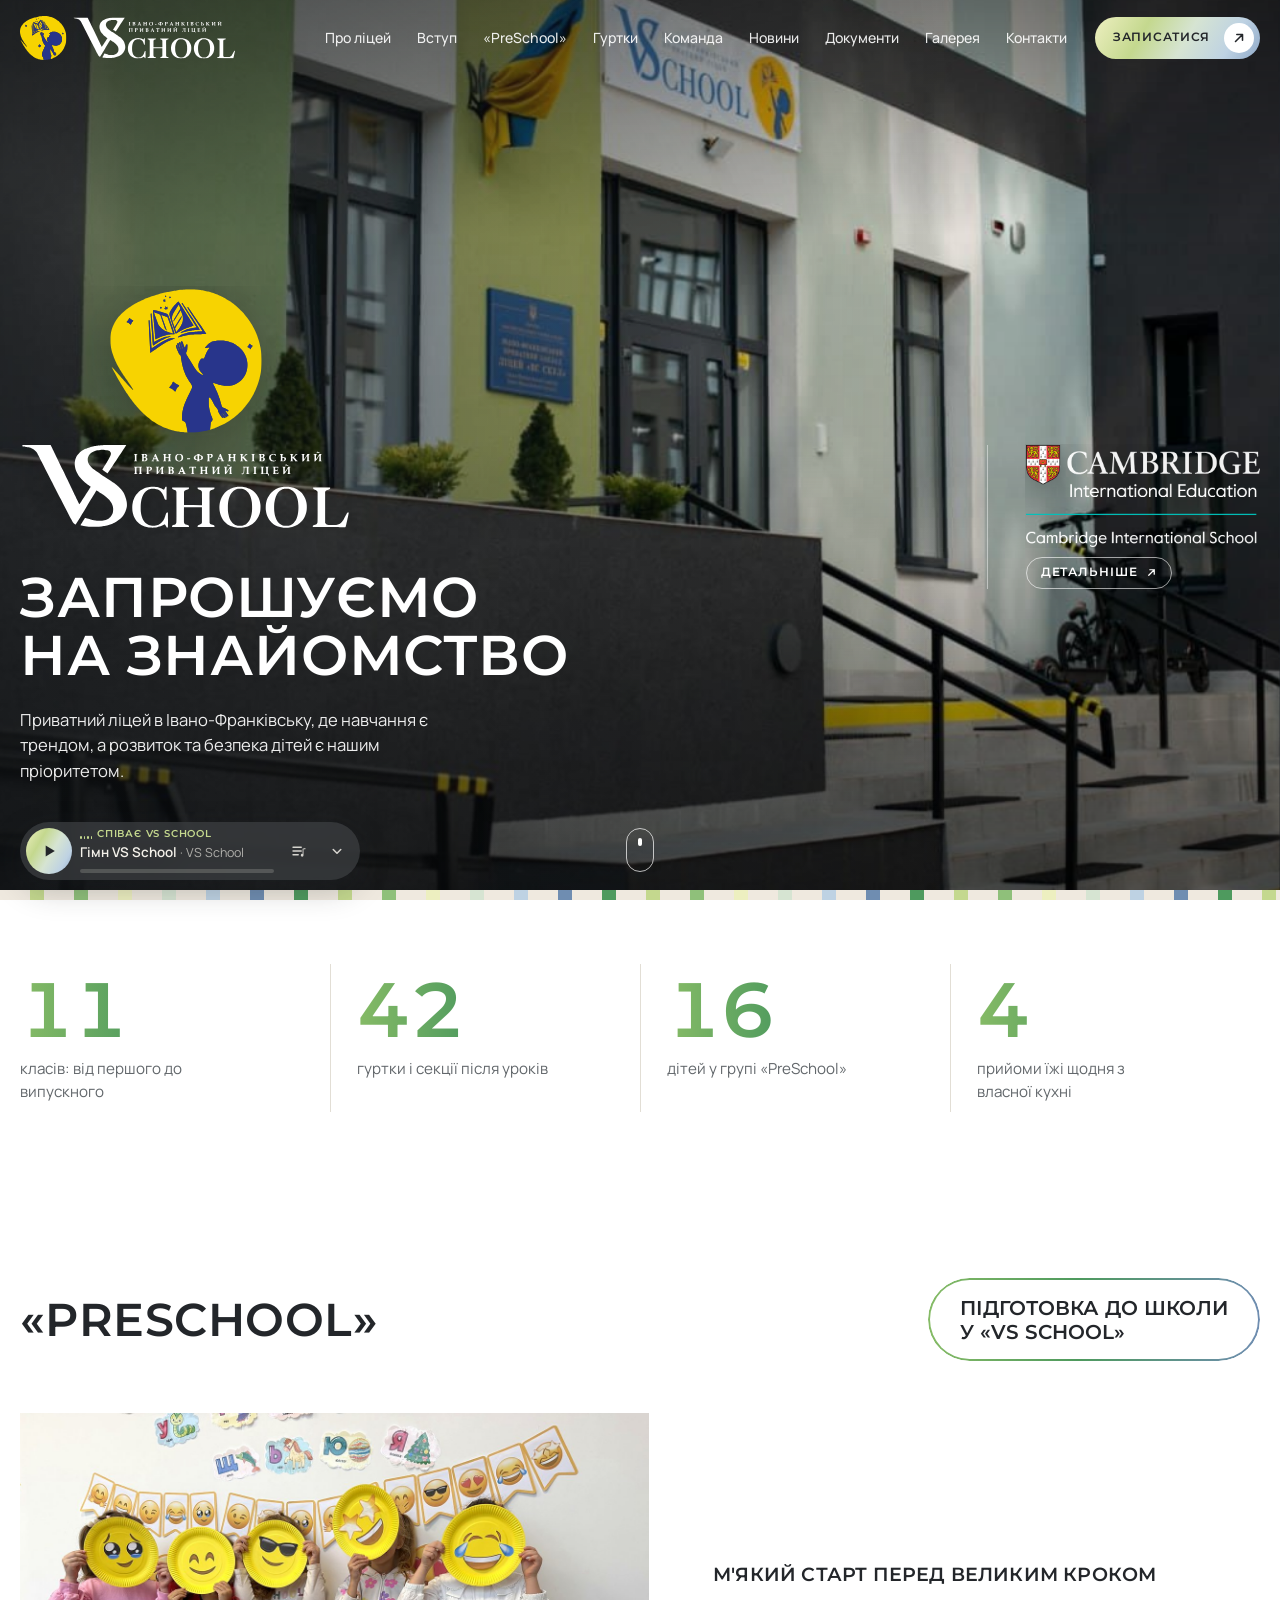
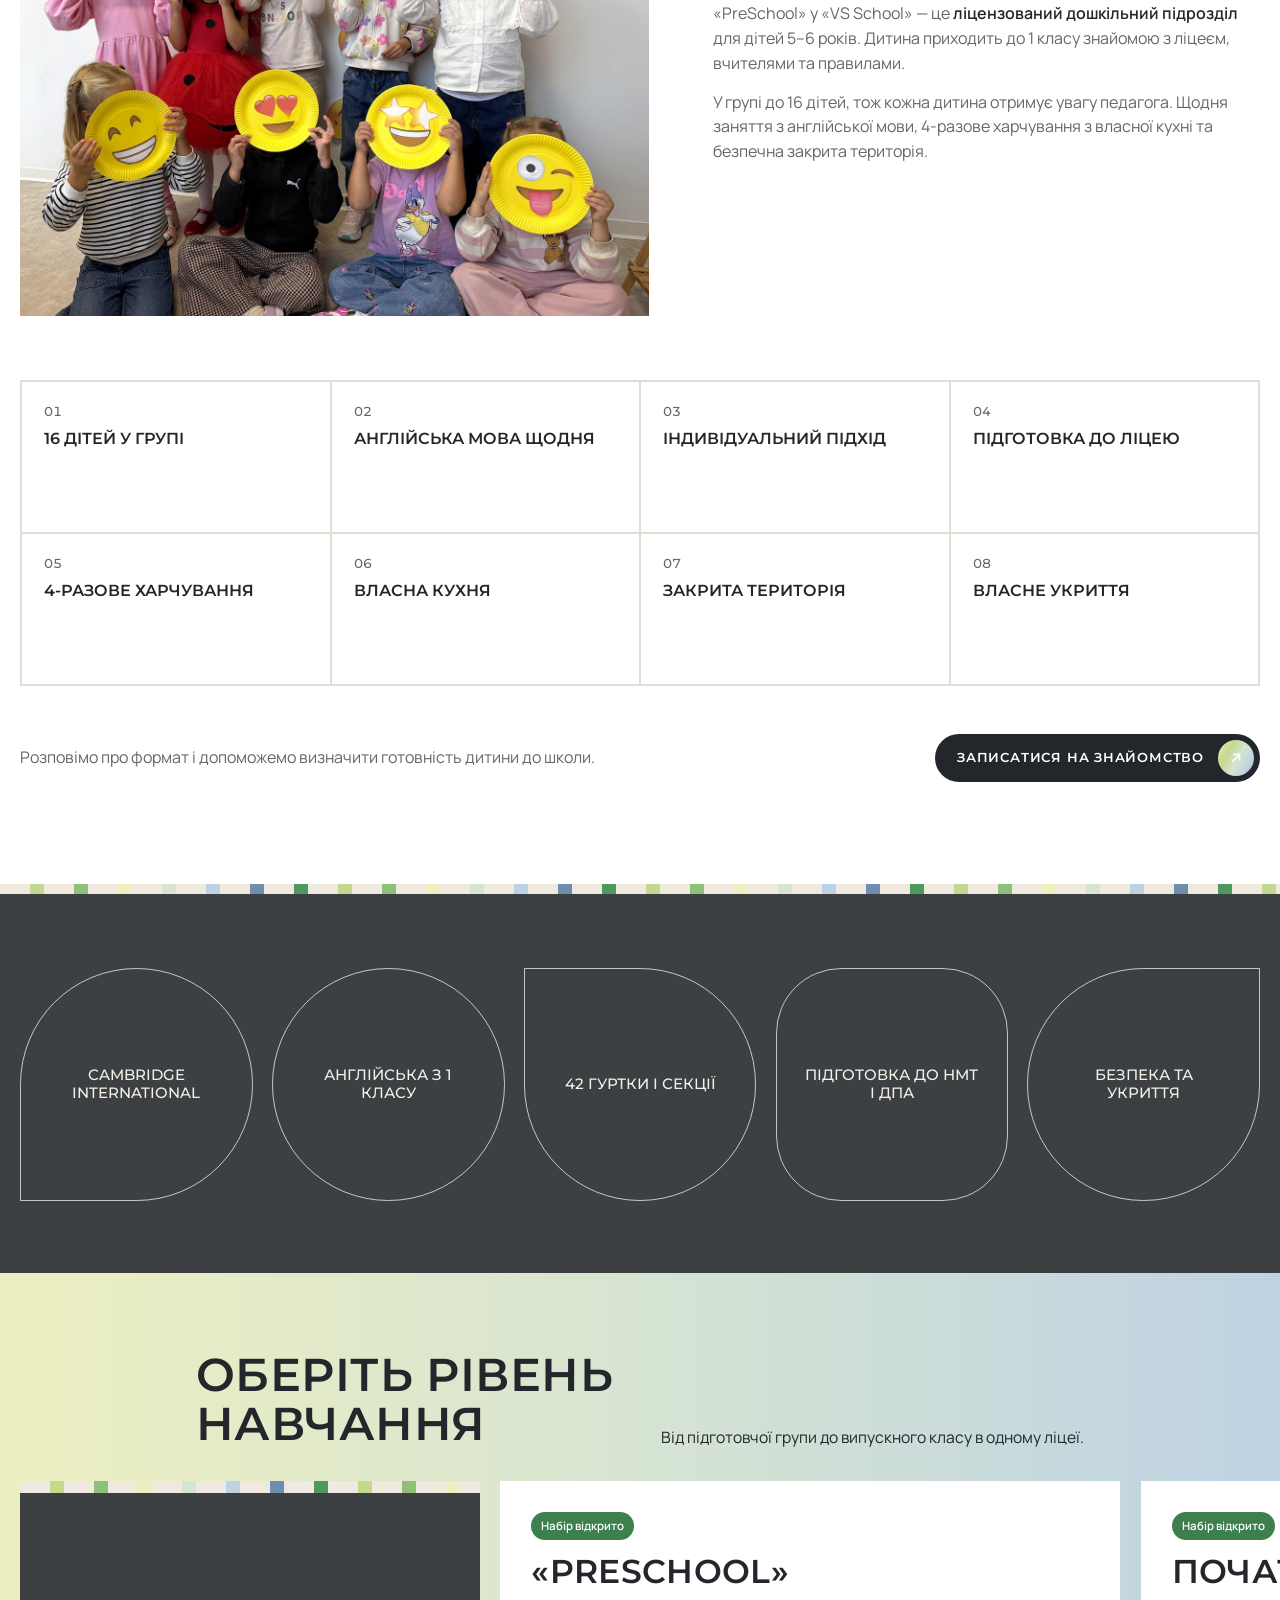
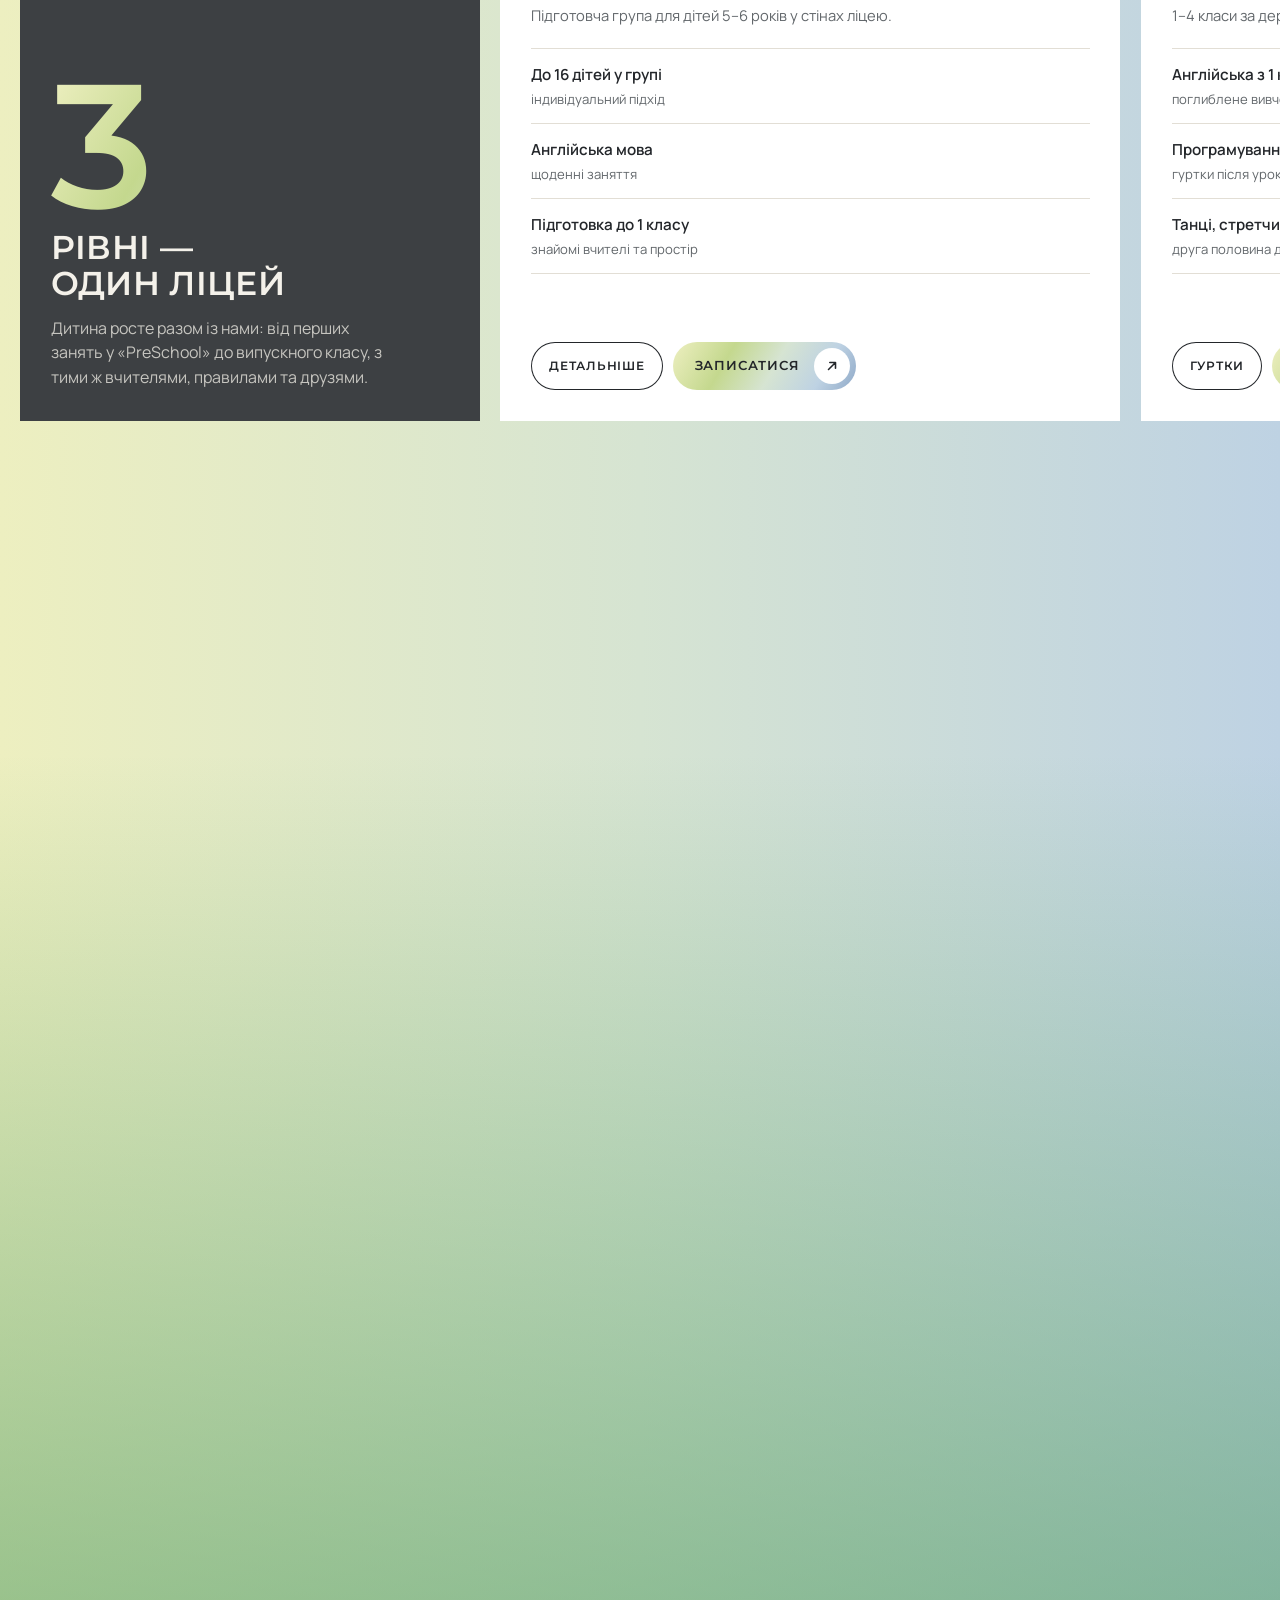
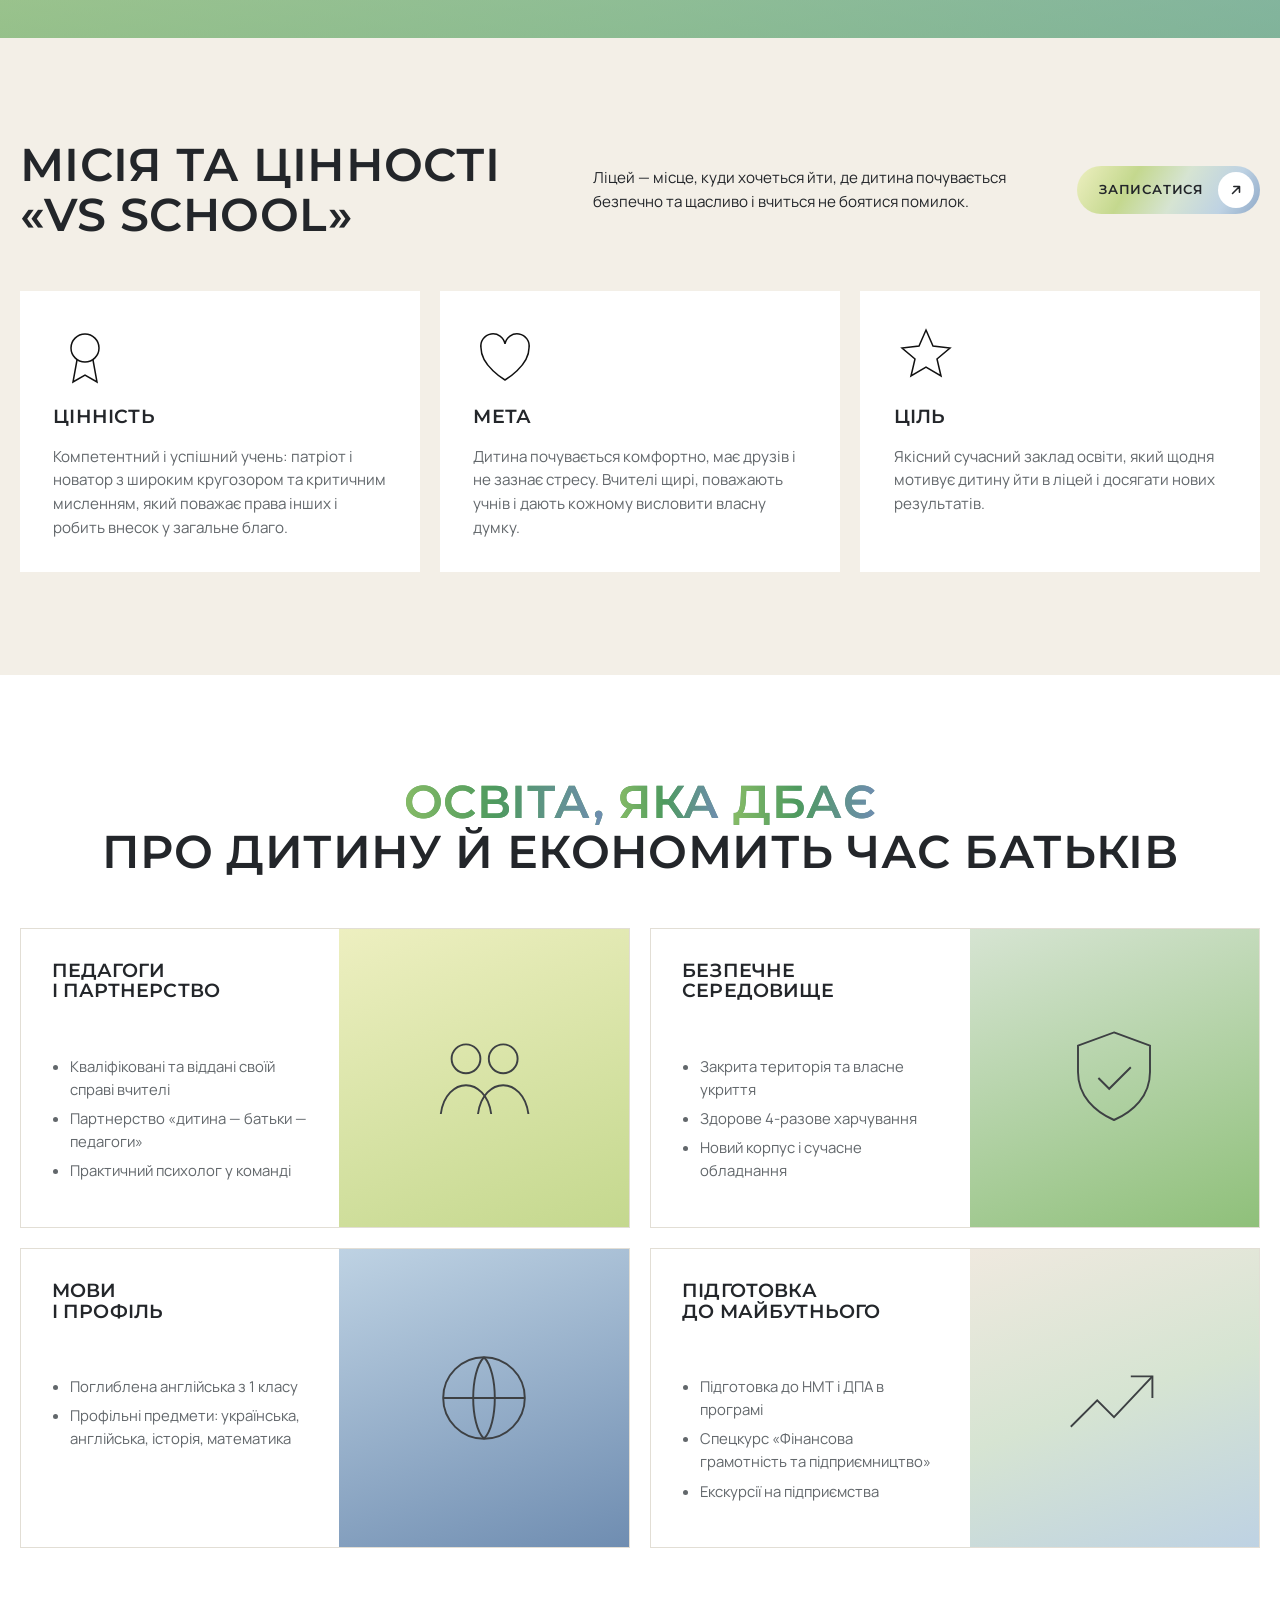
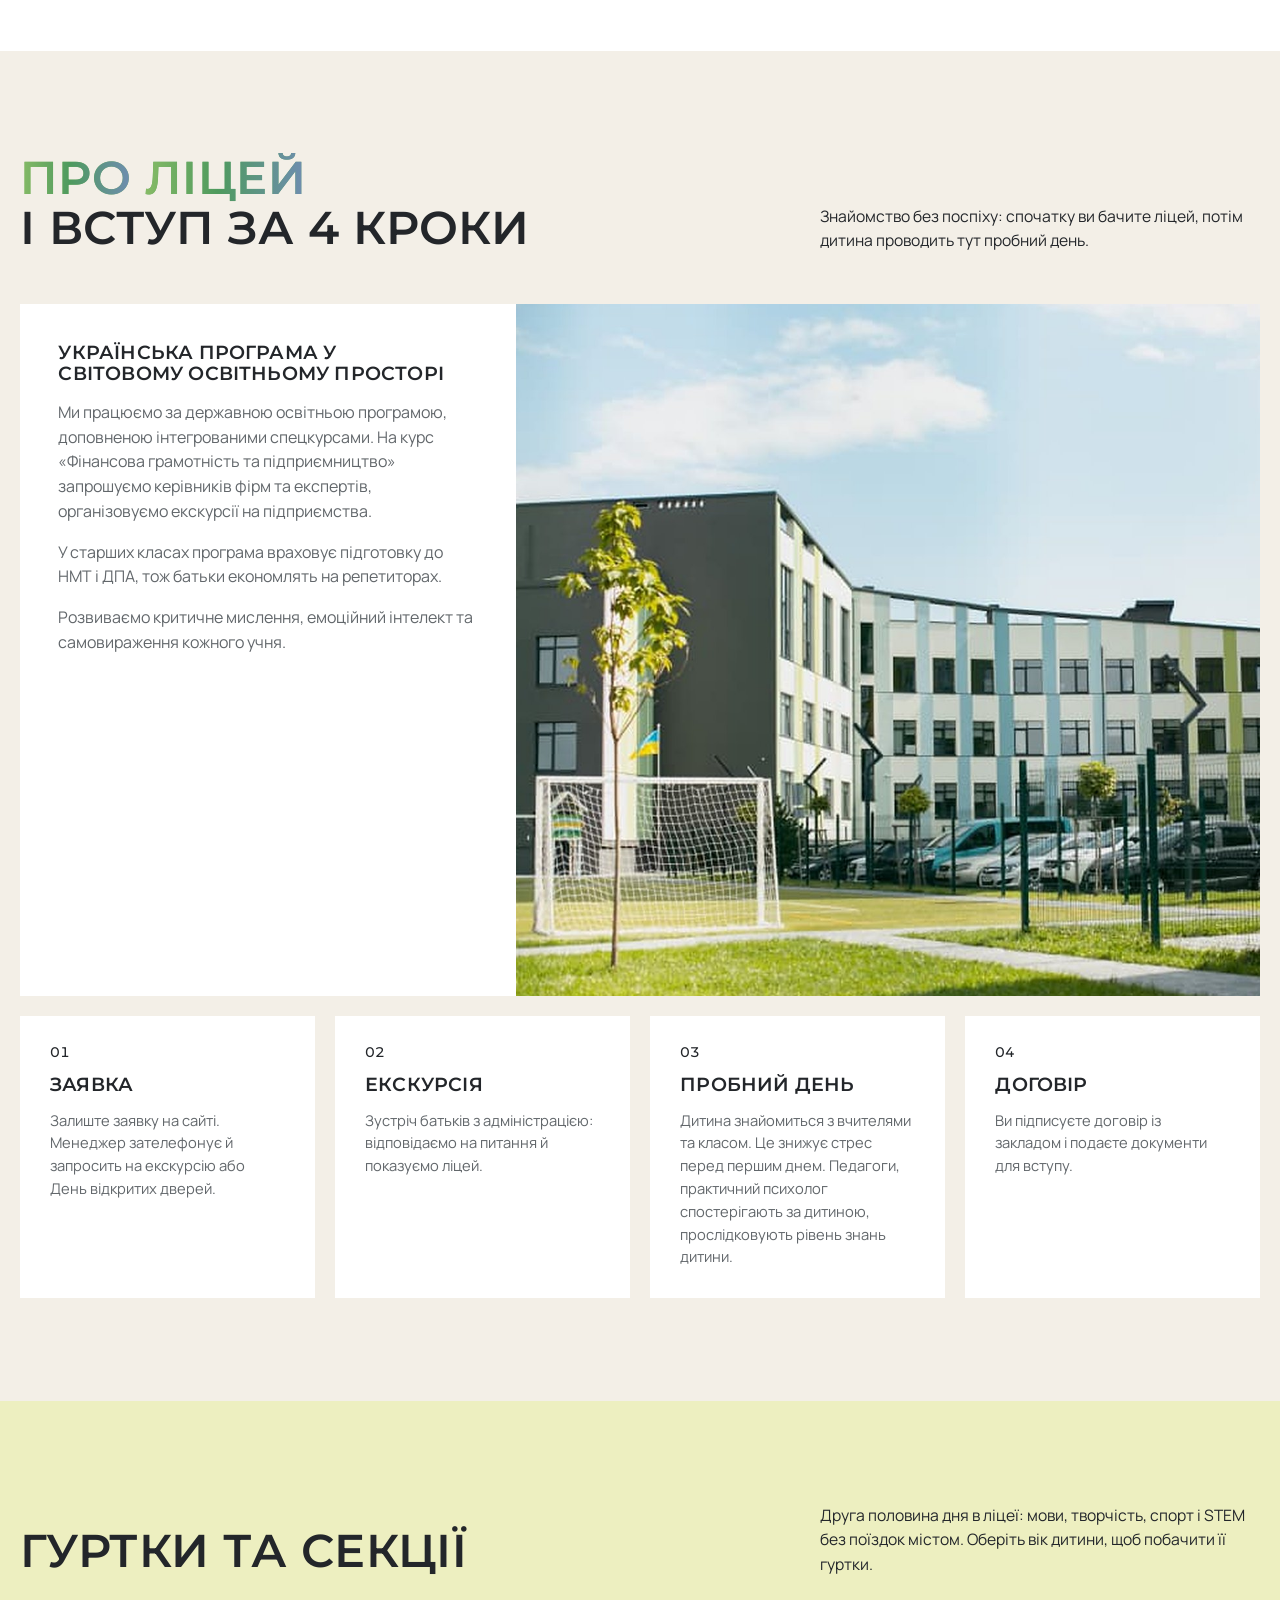
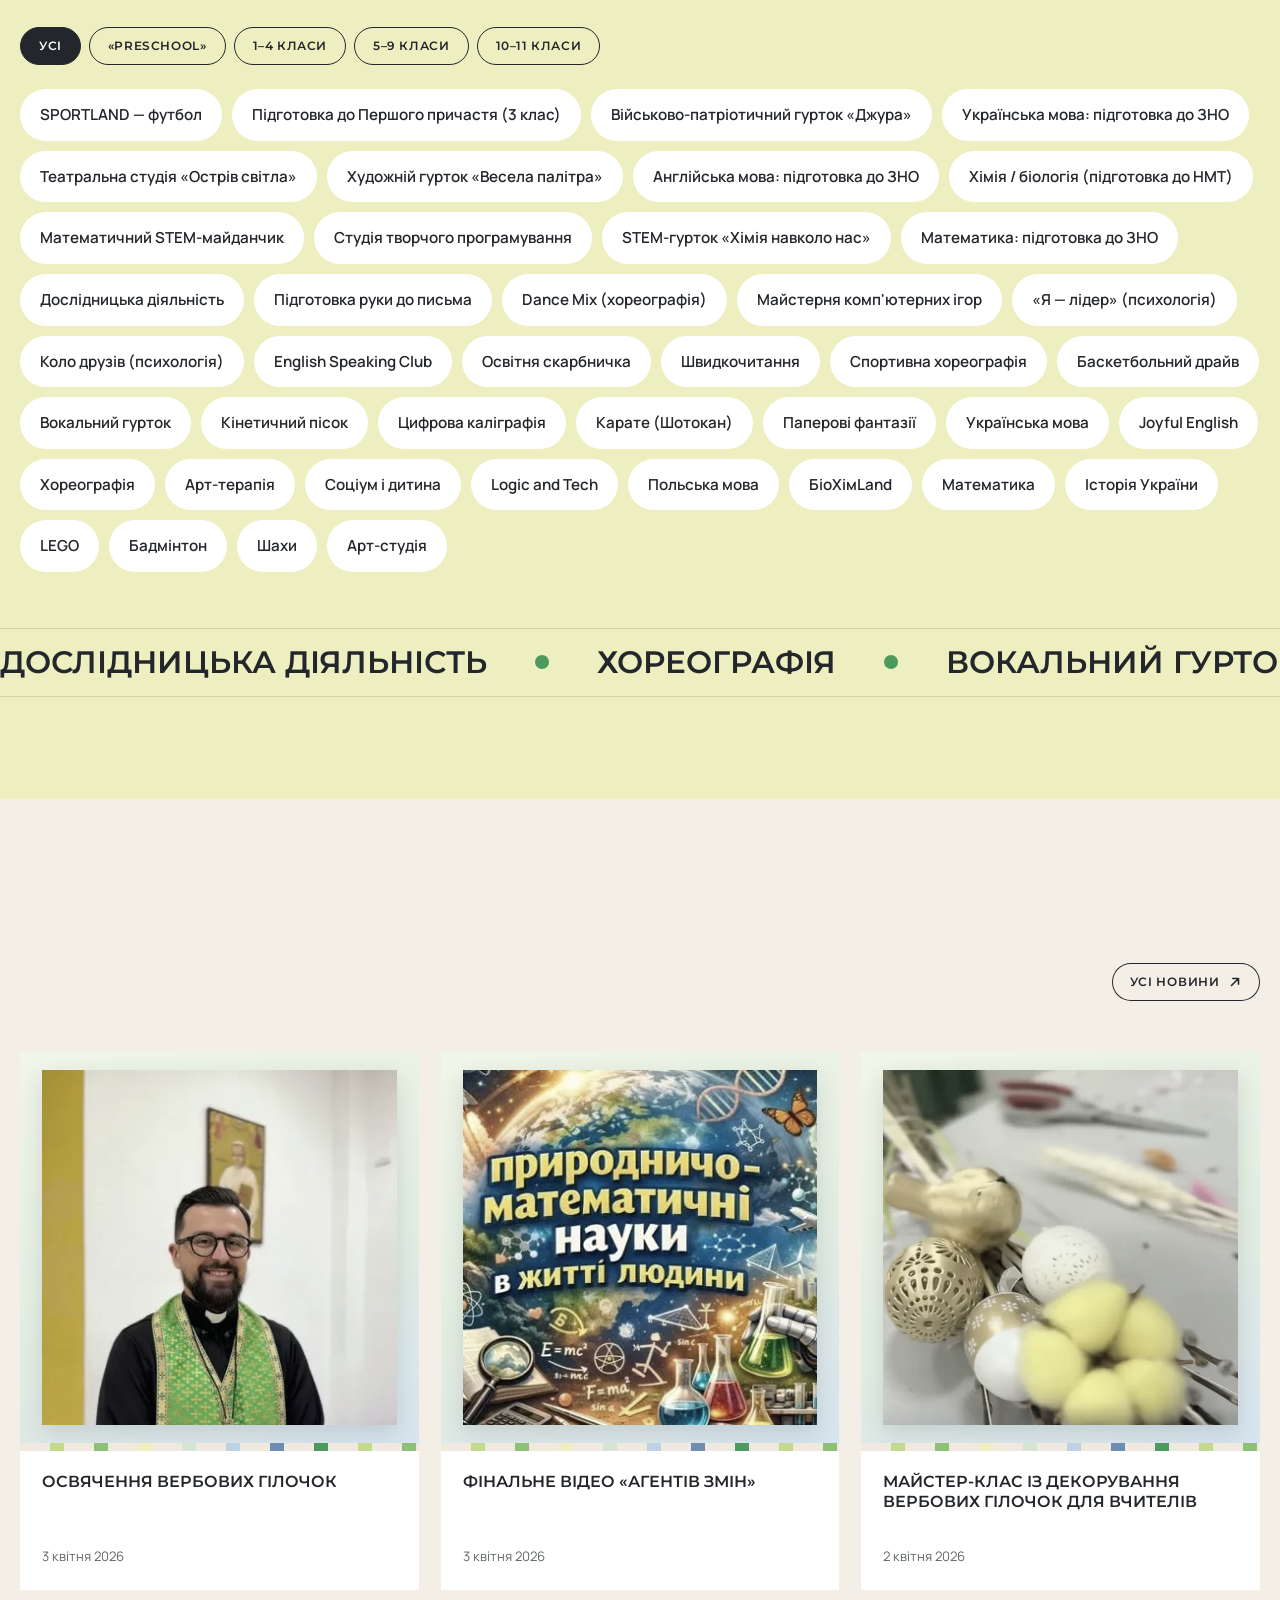
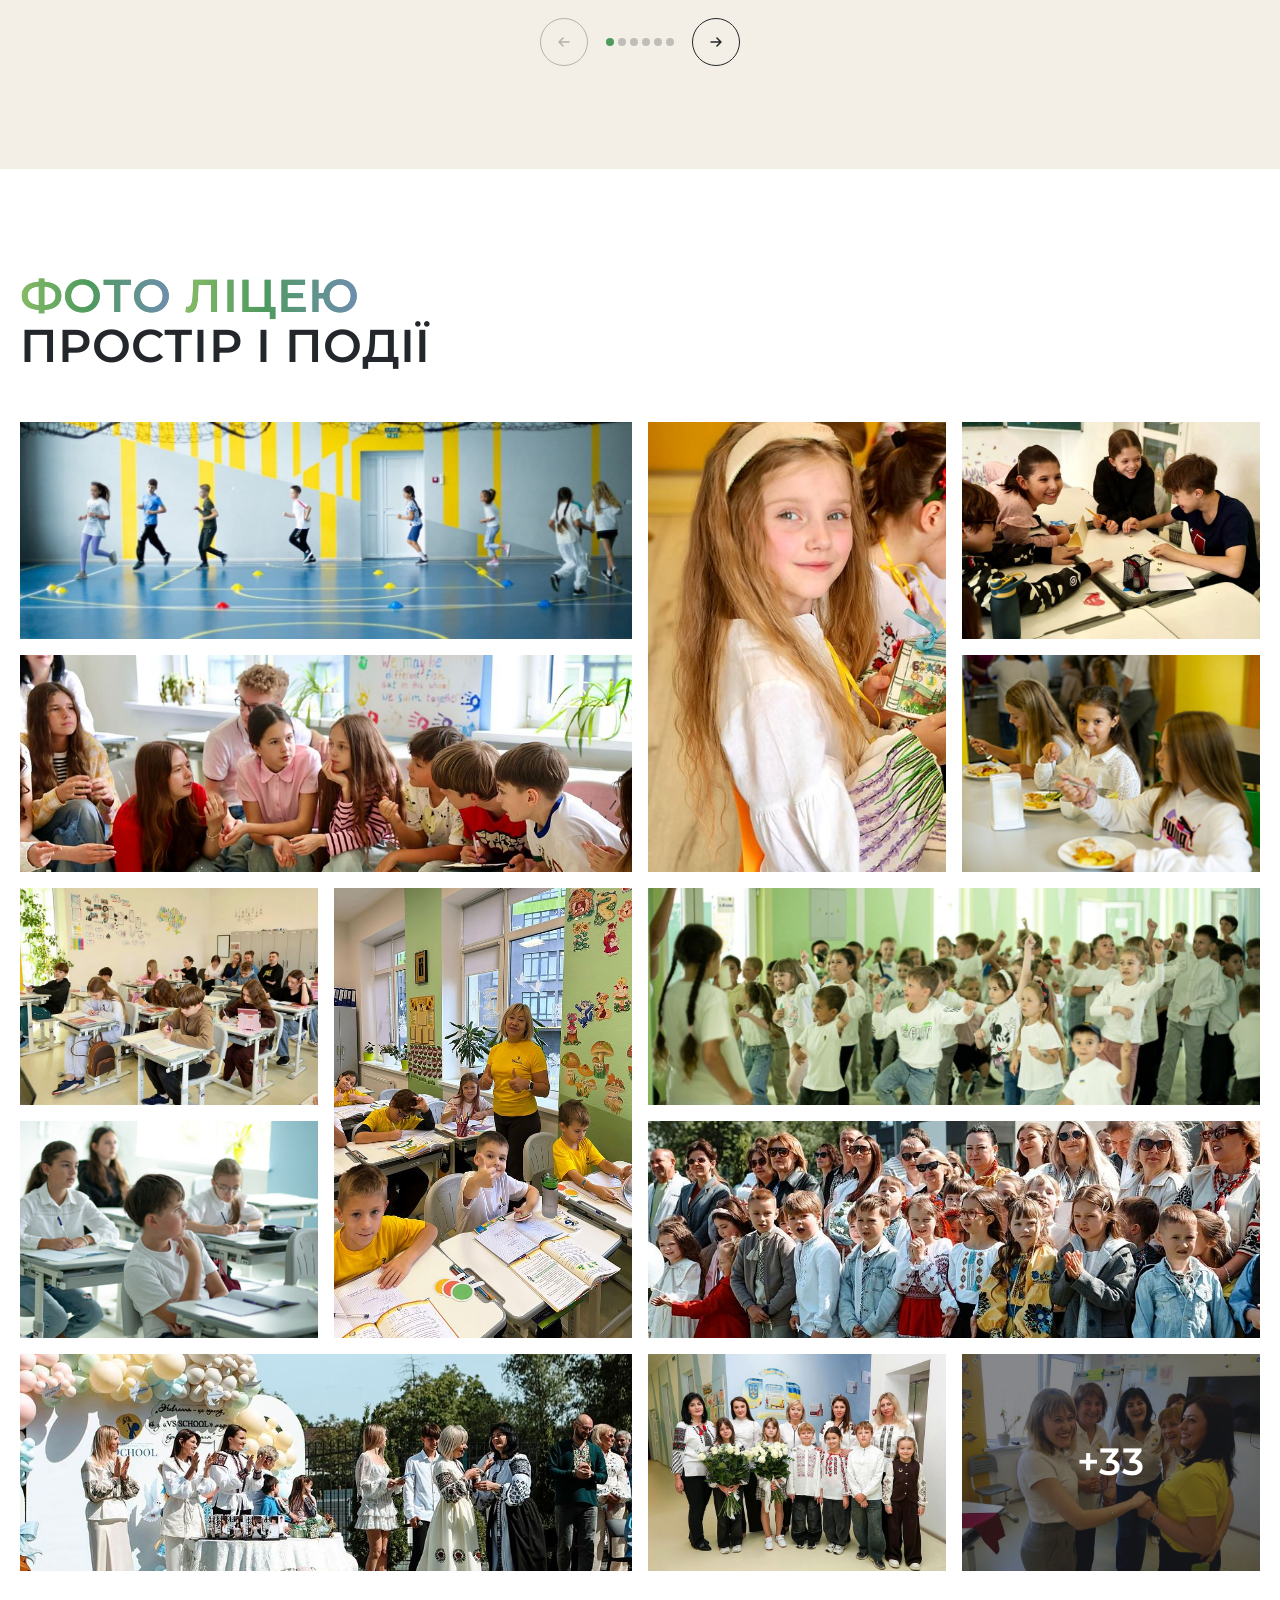
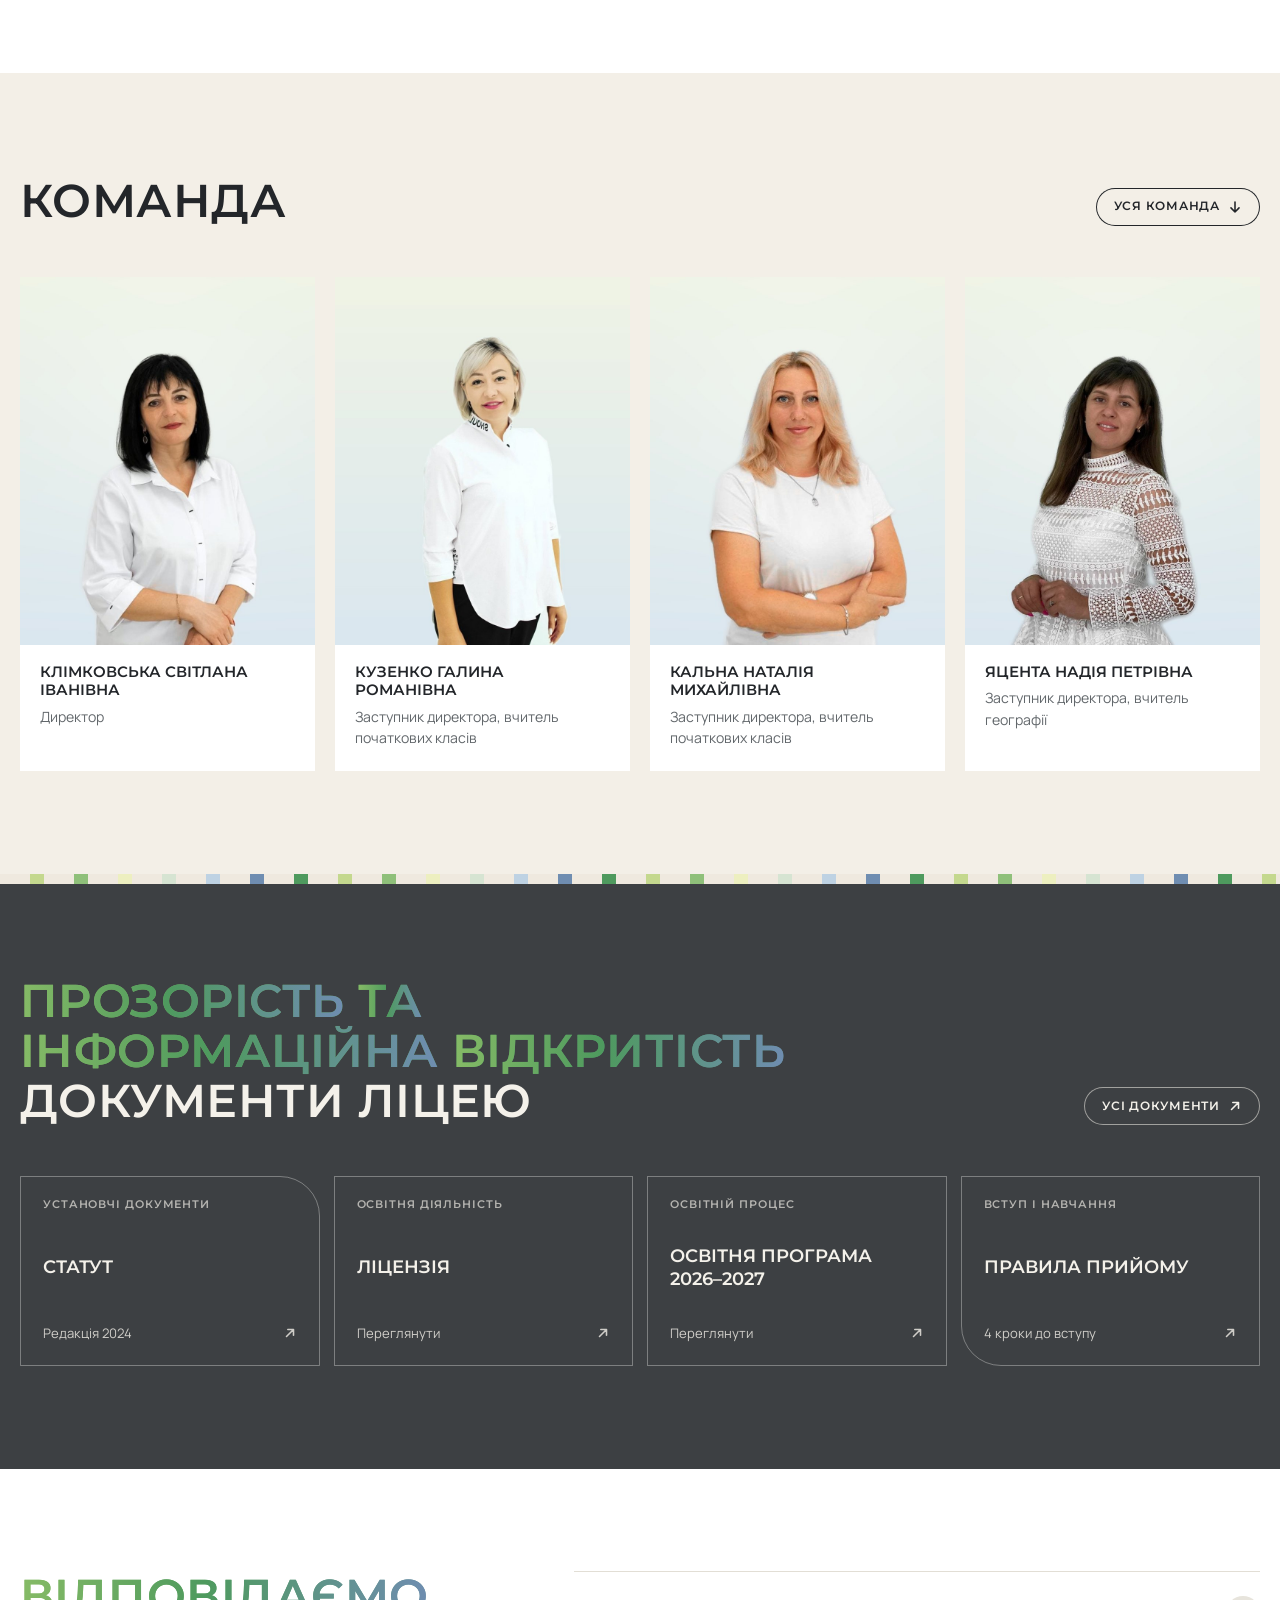
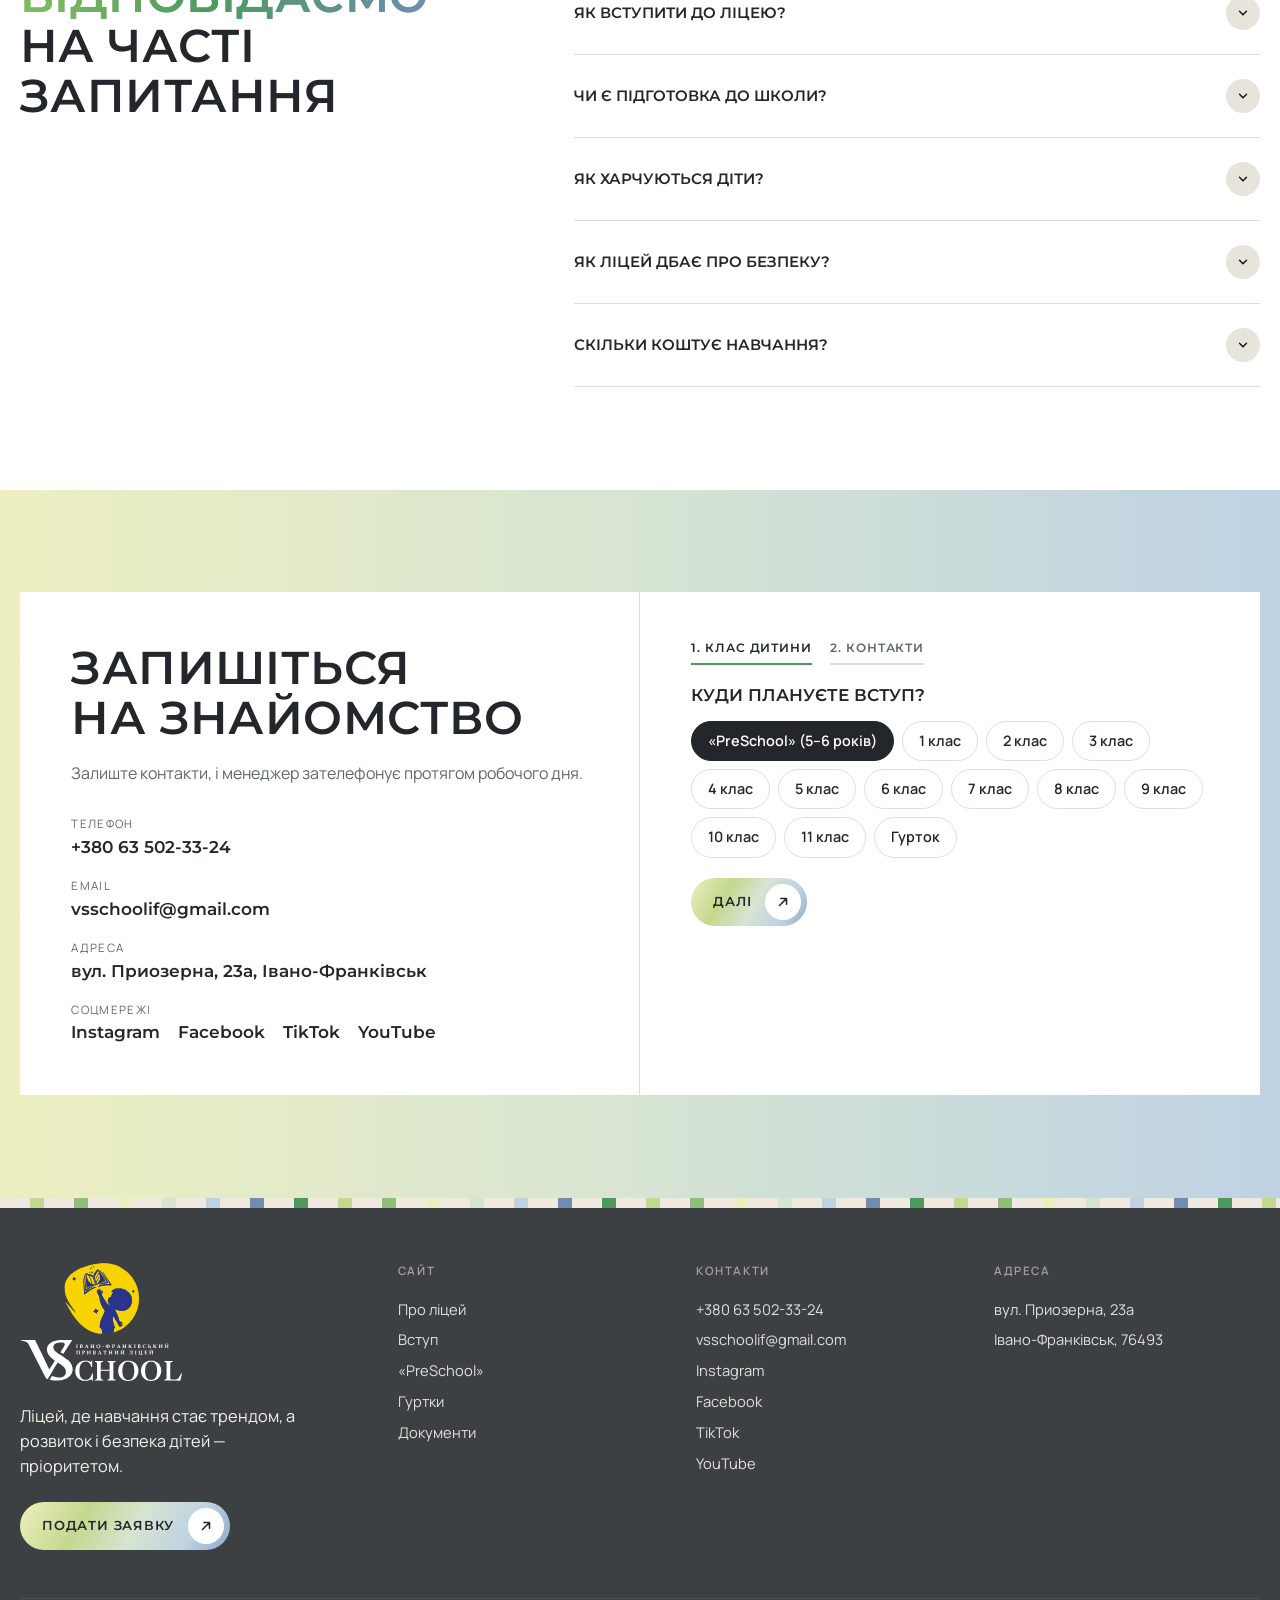
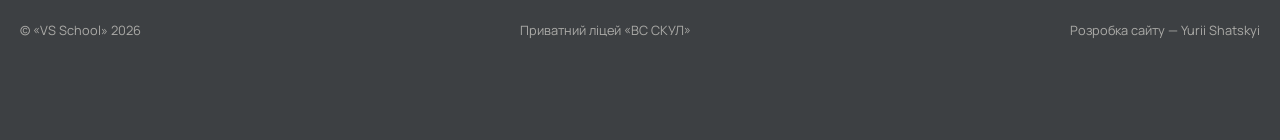
==== index.html @ b9ca9e7e "Initial commit" ====
<!doctype html>
<html lang="uk">
<head>
<meta charset="utf-8">
<meta name="viewport" content="width=device-width, initial-scale=1, viewport-fit=cover">
<title>VS School — приватний ліцей, Івано-Франківськ</title>
<meta name="author" content="Yurii Shatskyi">
<meta name="description" content="VS SCHOOL — приватний ліцей в Івано-Франківську: PreSchool для дітей 5–6 років, 1–11 класи, поглиблена англійська, 42 гуртки, Cambridge International School.">
<meta property="og:title" content="VS School — приватний ліцей">
<meta property="og:description" content="Приватний ліцей, де навчання є трендом, а розвиток та безпека дітей є нашим пріоритетом.">
<meta property="og:type" content="website">
<meta property="og:site_name" content="VS School">
<meta property="og:locale" content="uk_UA">
<meta property="og:url" content="https://vsschool.com.ua/">
<meta property="og:image" content="https://vsschool.com.ua/images/hero.jpg">
<link rel="canonical" href="https://vsschool.com.ua/">
<link rel="icon" href="favicon.ico" sizes="any">
<link rel="icon" type="image/png" sizes="32x32" href="images/logo/favicon-32.png">
<link rel="apple-touch-icon" href="images/logo/apple-touch-icon.png">
<link rel="stylesheet" href="vs/fonts/fonts.css">
<link rel="stylesheet" href="vs/lib/aos.css">
<link rel="stylesheet" href="vs/lib/swiper.css">
<link rel="stylesheet" href="vs/style.css?v=202611091949">
<link rel="stylesheet" href="vs/effects.css?v=202611050900">
<link rel="stylesheet" href="vs/interactive.css?v=202611101646">
<link rel="stylesheet" href="vs/docs.css?v=202611050900">
<link rel="stylesheet" href="vs/cambridge.css?v=202611091853">
<link rel="stylesheet" href="vs/player.css?v=202611050900">
</head>
<body class="is-loading">

<!-- ===================== ЗАСТАВКА ===================== -->
<div class="intro" id="intro" aria-hidden="true">
  <img src="images/logo/vs-logo-light.svg" alt="" width="240" height="176">
  <span class="intro-bar"><i></i></span>
</div>
<div class="progress" id="progress" aria-hidden="true"></div>

<svg width="0" height="0" style="position:absolute" aria-hidden="true">
  <symbol id="arr" viewBox="0 0 16 16"><path d="M4 12 12 4M5.5 4H12v6.5" fill="none" stroke="currentColor" stroke-width="1.8" stroke-linecap="round" stroke-linejoin="round"/></symbol>
</svg>

<!-- ===================== ШАПКА ===================== -->
<header id="hdr">
  <div class="wrap bar">
    <a class="logo" href="#top" aria-label="VS School — на головну"><img class="logo-light" src="images/logo/vs-logo-h-light.svg" alt="VS School" width="215" height="44"><img class="logo-dark" src="images/logo/vs-logo-h.svg" alt="" width="215" height="44"></a>
    <nav class="main" aria-label="Головне меню">
      <a href="#about">Про ліцей</a>
      <a href="#vstup">Вступ</a>
      <a href="#preschool">«PreSchool»</a>
      <a href="#circles">Гуртки</a>
      <a href="#team">Команда</a>
      <a href="#news">Новини</a>
      <a href="documents.html">Документи</a>
      <a href="#gallery">Галерея</a>
      <a href="#contacts">Контакти</a>
    </nav>
    <a class="pill" href="#contacts">Записатися <i><svg class="arr"><use href="#arr"/></svg></i></a>
    <details class="menu"><summary>Меню</summary>
      <div class="drop">
        <a href="#about">Про ліцей <svg class="arr"><use href="#arr"/></svg></a>
        <a href="#vstup">Вступ <svg class="arr"><use href="#arr"/></svg></a>
        <a href="#preschool">«PreSchool» <svg class="arr"><use href="#arr"/></svg></a>
        <a href="#circles">Гуртки <svg class="arr"><use href="#arr"/></svg></a>
        <a href="#team">Команда <svg class="arr"><use href="#arr"/></svg></a>
        <a href="#news">Новини <svg class="arr"><use href="#arr"/></svg></a>
        <a href="documents.html">Документи <svg class="arr"><use href="#arr"/></svg></a>
        <a href="#contacts">Контакти <svg class="arr"><use href="#arr"/></svg></a>
        <a class="pill" href="#contacts">Записатися <i><svg class="arr"><use href="#arr"/></svg></i></a>
      </div>
    </details>
  </div>
</header>

<main id="top">

<!-- ===================== ГЕРОЙ ===================== -->
<section class="hero">
  <img src="images/gallery/entrance.jpg" alt="Головний вхід до ліцею VS School" fetchpriority="high">
  <div class="wrap">
    <div class="hero-top">
    <img class="hero-logo" src="images/logo/vs-logo-light.svg" alt="VS School — Івано-Франківський приватний ліцей" width="382" height="280">
      <a class="cambridge-lockup" href="#cambridge" aria-label="Cambridge International School — детальніше"><img src="images/cambridge/cambridge-white.png" alt="Cambridge International Education — Cambridge International School" width="1400" height="610"><small>Детальніше <svg class="arr"><use href="#arr"/></svg></small></a>
    </div>
    <h1>Запрошуємо на знайомство</h1>
    <div class="hero-row">
      <p>Приватний ліцей в Івано-Франківську, де навчання є трендом, а розвиток та безпека дітей є нашим пріоритетом.</p>
      <a class="pill hero-cta" href="#contacts">Записатися <i><svg class="arr"><use href="#arr"/></svg></i></a>
    </div>
  </div>
  <a class="scroll-hint" href="#counters" aria-label="Гортати далі"><span></span></a>
</section>

<!-- ===================== ЛІЧИЛЬНИКИ ===================== -->
<section class="counters" id="counters" aria-label="VS School у цифрах">
  <div class="wrap counters-in">
    <div><b data-count="11">11</b><span>класів: від першого до випускного</span></div>
    <div><b data-count="42" data-circles>42</b><span data-circles-label>гуртки і секції після уроків</span></div>
    <div><b data-count="16">16</b><span>дітей у групі «PreSchool»</span></div>
    <div><b data-count="4">4</b><span>прийоми їжі щодня з власної кухні</span></div>
  </div>
</section>

<!-- ===================== PRESCHOOL ===================== -->
<section id="preschool">
  <div class="wrap">
    <div class="split-title">
      <h2>«PreSchool»</h2>
      <span class="ring">Підготовка до школи<br>у «VS School»</span>
    </div>
    <div class="pre-intro">
      <div class="ph"><img src="images/preschool-kids.jpg" alt="Діти групи «PreSchool» ліцею VS School" loading="lazy" width="1400" height="1050"></div>
      <div>
        <h3>М'який старт перед великим кроком</h3>
        <div class="txt">
          <p>«PreSchool» у «VS School» — це <b>ліцензований дошкільний підрозділ</b> для дітей 5–6 років. Дитина приходить до 1 класу знайомою з ліцеєм, вчителями та правилами.</p>
          <p>У групі до 16 дітей, тож кожна дитина отримує увагу педагога. Щодня заняття з англійської мови, 4-разове харчування з власної кухні та безпечна закрита територія.</p>
        </div>
      </div>
    </div>
    <div class="pre-grid">
      <div><span class="n">01</span><b>16 дітей у групі</b></div>
      <div><span class="n">02</span><b>Англійська мова щодня</b></div>
      <div><span class="n">03</span><b>Індивідуальний підхід</b></div>
      <div><span class="n">04</span><b>Підготовка до ліцею</b></div>
      <div><span class="n">05</span><b>4-разове харчування</b></div>
      <div><span class="n">06</span><b>Власна кухня</b></div>
      <div><span class="n">07</span><b>Закрита територія</b></div>
      <div><span class="n">08</span><b>Власне укриття</b></div>
    </div>
    <div class="pre-cta">
      <p class="muted">Розповімо про формат і допоможемо визначити готовність дитини до школи.</p>
      <a class="pill plain" href="#contacts" data-grade="«PreSchool» (5–6 років)">Записатися на знайомство <i><svg class="arr"><use href="#arr"/></svg></i></a>
    </div>
  </div>
</section>

<!-- ===================== ТЕМНА СМУГА ===================== -->
<section class="features" aria-label="Коротко про ліцей">
  <div class="wrap">
    <ul class="shapes">
      <li>Cambridge International</li>
      <li>Англійська з 1 класу</li>
      <li data-circles-text>42 гуртки і секції</li>
      <li>Підготовка до НМТ і ДПА</li>
      <li>Безпека та укриття</li>
    </ul>
  </div>
</section>

<!-- ===================== РІВНІ НАВЧАННЯ ===================== -->
<section class="formats-sec hscroll" id="formats">
  <div class="hs-sticky">
  <div class="wrap">
    <div class="sec-head"><h2>Оберіть рівень<br>навчання</h2><p>Від підготовчої групи до випускного класу в одному ліцеї.</p></div>
  </div>
  <div class="hs-viewport">
    <div class="formats hs-track">
      <article class="fmt fmt-intro" aria-hidden="true">
        <b>3</b>
        <h3>рівні —<br>один ліцей</h3>
        <p>Дитина росте разом із нами: від перших занять у «PreSchool» до випускного класу, з тими ж вчителями, правилами та друзями.</p>
      </article>
      <article class="fmt">
        <span class="tag">Набір відкрито</span>
        <h3>«PreSchool»</h3>
        <p>Підготовча група для дітей 5–6 років у стінах ліцею.</p>
        <ul>
          <li>До 16 дітей у групі<small>індивідуальний підхід</small></li>
          <li>Англійська мова<small>щоденні заняття</small></li>
          <li>Підготовка до 1 класу<small>знайомі вчителі та простір</small></li>
        </ul>
        <div class="btns"><a class="link" href="#preschool">Детальніше</a><a class="pill" href="#contacts" data-grade="«PreSchool» (5–6 років)">Записатися <i><svg class="arr"><use href="#arr"/></svg></i></a></div>
      </article>
      <article class="fmt">
        <span class="tag">Набір відкрито</span>
        <h3>Початкова школа</h3>
        <p>1–4 класи за державною програмою з поглибленою англійською.</p>
        <ul>
          <li>Англійська з 1 класу<small>поглиблене вивчення</small></li>
          <li>Програмування та STEM<small>гуртки після уроків</small></li>
          <li>Танці, стретчинг, шахи<small>друга половина дня</small></li>
        </ul>
        <div class="btns"><a class="link" href="#circles">Гуртки</a><a class="pill" href="#contacts" data-grade="1 клас">Записатися <i><svg class="arr"><use href="#arr"/></svg></i></a></div>
      </article>
      <article class="fmt">
        <span class="tag">Набір відкрито</span>
        <h3>Базовий та профільний ліцей</h3>
        <p>5–11 класи з профільними предметами та підготовкою до іспитів.</p>
        <ul>
          <li>Профільні предмети<small>українська, англійська, історія, математика</small></li>
          <li>Підготовка до НМТ і ДПА<small>без додаткових репетиторів</small></li>
          <li>«Фінансова грамотність та підприємництво»<small>спецкурси з експертами</small></li>
        </ul>
        <div class="btns"><a class="link" href="#vstup">Як вступити</a><a class="pill" href="#contacts" data-grade="5 клас">Записатися <i><svg class="arr"><use href="#arr"/></svg></i></a></div>
      </article>
    </div>
  </div>
</div>
</section>

<!-- ===================== МІСІЯ ===================== -->
<section class="beige" id="mission">
  <div class="wrap">
    <div class="head-row">
      <h2>Місія та цінності<br>«VS School»</h2>
      <p>Ліцей — місце, куди хочеться йти, де дитина почувається безпечно та щасливо і вчиться не боятися помилок.</p>
      <a class="pill" href="#contacts">Записатися <i><svg class="arr"><use href="#arr"/></svg></i></a>
    </div>
    <div class="mission">
      <article>
        <svg class="ico" viewBox="0 0 64 64" fill="none" stroke="#111" stroke-width="1.5"><circle cx="32" cy="24" r="14"/><path d="M24 36l-4 22 12-7 12 7-4-22"/></svg>
        <h3>Цінність</h3>
        <p>Компетентний і успішний учень: патріот і новатор з широким кругозором та критичним мисленням, який поважає права інших і робить внесок у загальне благо.</p>
      </article>
      <article>
        <svg class="ico" viewBox="0 0 64 64" fill="none" stroke="#111" stroke-width="1.5"><path d="M32 56S8 42 8 24a12 12 0 0 1 24-4 12 12 0 0 1 24 4c0 18-24 32-24 32z"/></svg>
        <h3>Мета</h3>
        <p>Дитина почувається комфортно, має друзів і не зазнає стресу. Вчителі щирі, поважають учнів і дають кожному висловити власну думку.</p>
      </article>
      <article>
        <svg class="ico" viewBox="0 0 64 64" fill="none" stroke="#111" stroke-width="1.5"><path d="M32 6l7 16 17 2-13 11 4 17-15-9-15 9 4-17L8 24l17-2z"/></svg>
        <h3>Ціль</h3>
        <p>Якісний сучасний заклад освіти, який щодня мотивує дитину йти в ліцей і досягати нових результатів.</p>
      </article>
    </div>
  </div>
</section>

<!-- ===================== ПЕРЕВАГИ ===================== -->
<section id="adv">
  <div class="wrap">
    <div class="sec-head center"><h2><span class="grad">Освіта, яка дбає</span>про дитину й економить час батьків</h2></div>
    <div class="adv">
      <article>
        <div class="t"><h3>Педагоги<br>і партнерство</h3><ul><li>Кваліфіковані та віддані своїй справі вчителі</li><li>Партнерство «дитина — батьки — педагоги»</li><li>Практичний психолог у команді</li></ul></div>
        <div class="g"><svg viewBox="0 0 100 100" fill="none" stroke="currentColor" stroke-width="1.6"><circle cx="35" cy="34" r="12"/><circle cx="66" cy="34" r="12"/><path d="M14 80c2-16 12-24 21-24s19 8 21 24M45 80c2-16 12-24 21-24s19 8 21 24"/></svg></div>
      </article>
      <article>
        <div class="t"><h3>Безпечне<br>середовище</h3><ul><li>Закрита територія та власне укриття</li><li>Здорове 4-разове харчування</li><li>Новий корпус і сучасне обладнання</li></ul></div>
        <div class="g"><svg viewBox="0 0 100 100" fill="none" stroke="currentColor" stroke-width="1.6"><path d="M50 12l30 11v22c0 20-14 33-30 40-16-7-30-20-30-40V23z"/><path d="M37 50l9 9 18-18"/></svg></div>
      </article>
      <article>
        <div class="t"><h3>Мови<br>і профіль</h3><ul><li>Поглиблена англійська з 1 класу</li><li>Профільні предмети: українська, англійська, історія, математика</li></ul></div>
        <div class="g"><svg viewBox="0 0 100 100" fill="none" stroke="currentColor" stroke-width="1.6"><circle cx="50" cy="50" r="34"/><path d="M16 50h68M50 16c12 12 12 56 0 68M50 16c-12 12-12 56 0 68"/></svg></div>
      </article>
      <article>
        <div class="t"><h3>Підготовка<br>до майбутнього</h3><ul><li>Підготовка до НМТ і ДПА в програмі</li><li>Спецкурс «Фінансова грамотність та підприємництво»</li><li>Екскурсії на підприємства</li></ul></div>
        <div class="g"><svg viewBox="0 0 100 100" fill="none" stroke="currentColor" stroke-width="1.6"><path d="M14 74l22-22 14 14 32-34"/><path d="M64 32h18v18"/></svg></div>
      </article>
    </div>
  </div>
</section>

<!-- ===================== ПРО ЛІЦЕЙ + ВСТУП ===================== -->
<section class="beige" id="about">
  <div class="wrap">
    <div class="sec-head">
      <h2><span class="grad">Про ліцей</span>і вступ за 4 кроки</h2>
      <p>Знайомство без поспіху: спочатку ви бачите ліцей, потім дитина проводить тут пробний день.</p>
    </div>
    <div class="about">
      <div class="t">
        <h3>Українська програма у світовому освітньому просторі</h3>
        <p>Ми працюємо за державною освітньою програмою, доповненою інтегрованими спецкурсами. На курс «Фінансова грамотність та підприємництво» запрошуємо керівників фірм та експертів, організовуємо екскурсії на підприємства.</p>
        <p>У старших класах програма враховує підготовку до НМТ і ДПА, тож батьки економлять на репетиторах.</p>
        <p>Розвиваємо критичне мислення, емоційний інтелект та самовираження кожного учня.</p>
      </div>
      <div class="ph"><img src="images/admission.jpg" alt="Будівля ліцею VS School і спортивний майданчик" loading="lazy" width="1144" height="1064"></div>
    </div>
    <div class="steps" id="vstup">
      <article class="step"><span class="n">01</span><h3>Заявка</h3><p>Залиште заявку на сайті. Менеджер зателефонує й запросить на екскурсію або День відкритих дверей.</p></article>
      <article class="step"><span class="n">02</span><h3>Екскурсія</h3><p>Зустріч батьків з адміністрацією: відповідаємо на питання й показуємо ліцей.</p></article>
      <article class="step"><span class="n">03</span><h3>Пробний день</h3><p>Дитина знайомиться з вчителями та класом. Це знижує стрес перед першим днем. Педагоги, практичний психолог спостерігають за дитиною, прослідковують рівень знань дитини.</p></article>
      <article class="step"><span class="n">04</span><h3>Договір</h3><p>Ви підписуєте договір із закладом і подаєте документи для вступу.</p></article>
    </div>
  </div>
</section>

<!-- ===================== ГУРТКИ ===================== -->
<section class="circles-sec" id="circles">
  <div class="wrap">
    <div class="sec-head">
      <h2>Гуртки та секції</h2>
      <p>Друга половина дня в ліцеї: мови, творчість, спорт і STEM без поїздок містом. Оберіть вік дитини, щоб побачити її гуртки.</p>
    </div>
    <div class="filters" role="group" aria-label="Фільтр гуртків">
      <button type="button" data-f="all" aria-pressed="true">Усі</button>
      <button type="button" data-f="pre" aria-pressed="false">«PreSchool»</button>
      <button type="button" data-f="prim" aria-pressed="false">1–4 класи</button>
      <button type="button" data-f="base" aria-pressed="false">5–9 класи</button>
      <button type="button" data-f="prof" aria-pressed="false">10–11 класи</button>
    </div>
    <div class="chips" id="chips"></div>
  </div>
  <div class="marquee" aria-hidden="true"><div class="marquee-track" id="marquee"></div></div>
  <div class="wrap" hidden>
  </div>
</section>

<!-- ===================== НОВИНИ ===================== -->
<section class="beige" id="news">
  <div class="wrap">
    <div class="sec-head">
      <h2><span class="grad">Життя ліцею</span>останні новини</h2>
      <a class="link" href="news.html">Усі новини <svg class="arr"><use href="#arr"/></svg></a>
    </div>
    <div class="swiper news-swiper">
      <div class="swiper-wrapper" id="news-slides"></div>
    </div>
    <div class="slider-nav">
      <button type="button" class="snav prev" aria-label="Попередня новина"><svg class="arr" style="transform:rotate(-135deg)"><use href="#arr"/></svg></button>
      <div class="swiper-pagination"></div>
      <button type="button" class="snav next" aria-label="Наступна новина"><svg class="arr" style="transform:rotate(45deg)"><use href="#arr"/></svg></button>
    </div>
  </div>
</section>

<!-- ===================== ФОТОГАЛЕРЕЯ ===================== -->
<section id="gallery">
  <div class="wrap">
    <div class="sec-head">
      <h2><span class="grad">Фото ліцею</span>простір і події</h2>
    </div>
    <div class="mosaic" id="mosaic">
      <button type="button" class="m-item m-wide" data-src="images/gallery/gym.jpg" aria-label="Відкрити фото: Урок фізкультури у великій спортивній залі"><img src="images/gallery/gym.jpg" alt="Урок фізкультури у великій спортивній залі" loading="lazy"></button>
      <button type="button" class="m-item m-tall m-sm-half" data-src="images/gallery/photo-04.jpg" aria-label="Відкрити фото: Життя ліцею VS School — фото 4"><img src="images/gallery/thumbs/photo-04.jpg" alt="Життя ліцею VS School — фото 4" loading="lazy" style="object-position:30% 50%"></button>
      <button type="button" class="m-item m-sm-half" data-src="images/gallery/photo-02.jpg" aria-label="Відкрити фото: Життя ліцею VS School — фото 2"><img src="images/gallery/thumbs/photo-02.jpg" alt="Життя ліцею VS School — фото 2" loading="lazy"></button>
      <button type="button" class="m-item m-wide" data-src="images/gallery/photo-03.jpg" aria-label="Відкрити фото: Життя ліцею VS School — фото 3"><img src="images/gallery/thumbs/photo-03.jpg" alt="Життя ліцею VS School — фото 3" loading="lazy" style="object-position:50% 0%"></button>
      <button type="button" class="m-item m-sm-half" data-src="images/gallery/canteen.jpg" aria-label="Відкрити фото: Обід у шкільній їдальні"><img src="images/gallery/canteen.jpg" alt="Обід у шкільній їдальні" loading="lazy"></button>
      <button type="button" class="m-item m-sm-half" data-src="images/gallery/photo-01.jpg" aria-label="Відкрити фото: Життя ліцею VS School — фото 1"><img src="images/gallery/thumbs/photo-01.jpg" alt="Життя ліцею VS School — фото 1" loading="lazy"></button>
      <button type="button" class="m-item m-tall m-sm-half" data-src="images/gallery/photo-30.jpg" aria-label="Відкрити фото: Життя ліцею VS School — фото 30"><img src="images/gallery/thumbs/photo-30.jpg" alt="Життя ліцею VS School — фото 30" loading="lazy"></button>
      <button type="button" class="m-item m-wide" data-src="images/gallery/corridor.jpg" aria-label="Відкрити фото: Руханка учнів у коридорі ліцею"><img src="images/gallery/corridor.jpg" alt="Руханка учнів у коридорі ліцею" loading="lazy"></button>
      <button type="button" class="m-item m-sm-half" data-src="images/preschool.jpg" aria-label="Відкрити фото: Урок у класі"><img src="images/preschool.jpg" alt="Урок у класі" loading="lazy"></button>
      <button type="button" class="m-item m-wide" data-src="images/gallery/photo-10.jpg" aria-label="Відкрити фото: Життя ліцею VS School — фото 10"><img src="images/gallery/thumbs/photo-10.jpg" alt="Життя ліцею VS School — фото 10" loading="lazy"></button>
      <button type="button" class="m-item m-wide" data-src="images/gallery/photo-11.jpg" aria-label="Відкрити фото: Життя ліцею VS School — фото 11"><img src="images/gallery/thumbs/photo-11.jpg" alt="Життя ліцею VS School — фото 11" loading="lazy"></button>
      <button type="button" class="m-item m-sm-half" data-src="images/gallery/photo-21.jpg" aria-label="Відкрити фото: Життя ліцею VS School — фото 21"><img src="images/gallery/thumbs/photo-21.jpg" alt="Життя ліцею VS School — фото 21" loading="lazy"></button>
      <button type="button" class="m-item m-sm-half" data-src="images/gallery/photo-08.jpg" aria-label="Відкрити фото: Життя ліцею VS School — фото 8"><img src="images/gallery/thumbs/photo-08.jpg" alt="Життя ліцею VS School — фото 8" loading="lazy"><span class="m-more">+33</span></button>
      <button type="button" hidden class="m-item" data-src="images/gallery/photo-05.jpg" aria-label="Відкрити фото: Життя ліцею VS School — фото 5"><img src="images/gallery/thumbs/photo-05.jpg" alt="Життя ліцею VS School — фото 5" loading="lazy"></button>
      <button type="button" hidden class="m-item" data-src="images/gallery/photo-34.jpg" aria-label="Відкрити фото: Життя ліцею VS School — фото 34"><img src="images/gallery/thumbs/photo-34.jpg" alt="Життя ліцею VS School — фото 34" loading="lazy"></button>
      <button type="button" hidden class="m-item" data-src="images/gallery/photo-06.jpg" aria-label="Відкрити фото: Життя ліцею VS School — фото 6"><img src="images/gallery/thumbs/photo-06.jpg" alt="Життя ліцею VS School — фото 6" loading="lazy"></button>
      <button type="button" hidden class="m-item" data-src="images/gallery/photo-07.jpg" aria-label="Відкрити фото: Життя ліцею VS School — фото 7"><img src="images/gallery/thumbs/photo-07.jpg" alt="Життя ліцею VS School — фото 7" loading="lazy"></button>
      <button type="button" hidden class="m-item" data-src="images/gallery/photo-09.jpg" aria-label="Відкрити фото: Життя ліцею VS School — фото 9"><img src="images/gallery/thumbs/photo-09.jpg" alt="Життя ліцею VS School — фото 9" loading="lazy"></button>
      <button type="button" hidden class="m-item" data-src="images/gallery/photo-35.jpg" aria-label="Відкрити фото: Життя ліцею VS School — фото 35"><img src="images/gallery/thumbs/photo-35.jpg" alt="Життя ліцею VS School — фото 35" loading="lazy"></button>
      <button type="button" hidden class="m-item" data-src="images/gallery/photo-12.jpg" aria-label="Відкрити фото: Життя ліцею VS School — фото 12"><img src="images/gallery/thumbs/photo-12.jpg" alt="Життя ліцею VS School — фото 12" loading="lazy"></button>
      <button type="button" hidden class="m-item" data-src="images/gallery/photo-13.jpg" aria-label="Відкрити фото: Життя ліцею VS School — фото 13"><img src="images/gallery/thumbs/photo-13.jpg" alt="Життя ліцею VS School — фото 13" loading="lazy"></button>
      <button type="button" hidden class="m-item" data-src="images/gallery/photo-14.jpg" aria-label="Відкрити фото: Життя ліцею VS School — фото 14"><img src="images/gallery/thumbs/photo-14.jpg" alt="Життя ліцею VS School — фото 14" loading="lazy"></button>
      <button type="button" hidden class="m-item" data-src="images/gallery/photo-36.jpg" aria-label="Відкрити фото: Життя ліцею VS School — фото 36"><img src="images/gallery/thumbs/photo-36.jpg" alt="Життя ліцею VS School — фото 36" loading="lazy"></button>
      <button type="button" hidden class="m-item" data-src="images/gallery/photo-15.jpg" aria-label="Відкрити фото: Життя ліцею VS School — фото 15"><img src="images/gallery/thumbs/photo-15.jpg" alt="Життя ліцею VS School — фото 15" loading="lazy"></button>
      <button type="button" hidden class="m-item" data-src="images/gallery/photo-16.jpg" aria-label="Відкрити фото: Життя ліцею VS School — фото 16"><img src="images/gallery/thumbs/photo-16.jpg" alt="Життя ліцею VS School — фото 16" loading="lazy"></button>
      <button type="button" hidden class="m-item" data-src="images/gallery/photo-37.jpg" aria-label="Відкрити фото: Життя ліцею VS School — фото 37"><img src="images/gallery/thumbs/photo-37.jpg" alt="Життя ліцею VS School — фото 37" loading="lazy"></button>
      <button type="button" hidden class="m-item" data-src="images/gallery/photo-17.jpg" aria-label="Відкрити фото: Життя ліцею VS School — фото 17"><img src="images/gallery/thumbs/photo-17.jpg" alt="Життя ліцею VS School — фото 17" loading="lazy"></button>
      <button type="button" hidden class="m-item" data-src="images/gallery/photo-18.jpg" aria-label="Відкрити фото: Життя ліцею VS School — фото 18"><img src="images/gallery/thumbs/photo-18.jpg" alt="Життя ліцею VS School — фото 18" loading="lazy"></button>
      <button type="button" hidden class="m-item" data-src="images/gallery/photo-19.jpg" aria-label="Відкрити фото: Життя ліцею VS School — фото 19"><img src="images/gallery/thumbs/photo-19.jpg" alt="Життя ліцею VS School — фото 19" loading="lazy"></button>
      <button type="button" hidden class="m-item" data-src="images/gallery/photo-38.jpg" aria-label="Відкрити фото: Життя ліцею VS School — фото 38"><img src="images/gallery/thumbs/photo-38.jpg" alt="Життя ліцею VS School — фото 38" loading="lazy"></button>
      <button type="button" hidden class="m-item" data-src="images/gallery/photo-20.jpg" aria-label="Відкрити фото: Життя ліцею VS School — фото 20"><img src="images/gallery/thumbs/photo-20.jpg" alt="Життя ліцею VS School — фото 20" loading="lazy"></button>
      <button type="button" hidden class="m-item" data-src="images/gallery/photo-22.jpg" aria-label="Відкрити фото: Життя ліцею VS School — фото 22"><img src="images/gallery/thumbs/photo-22.jpg" alt="Життя ліцею VS School — фото 22" loading="lazy"></button>
      <button type="button" hidden class="m-item" data-src="images/gallery/photo-23.jpg" aria-label="Відкрити фото: Життя ліцею VS School — фото 23"><img src="images/gallery/thumbs/photo-23.jpg" alt="Життя ліцею VS School — фото 23" loading="lazy"></button>
      <button type="button" hidden class="m-item" data-src="images/gallery/photo-39.jpg" aria-label="Відкрити фото: Життя ліцею VS School — фото 39"><img src="images/gallery/thumbs/photo-39.jpg" alt="Життя ліцею VS School — фото 39" loading="lazy"></button>
      <button type="button" hidden class="m-item" data-src="images/gallery/photo-24.jpg" aria-label="Відкрити фото: Життя ліцею VS School — фото 24"><img src="images/gallery/thumbs/photo-24.jpg" alt="Життя ліцею VS School — фото 24" loading="lazy"></button>
      <button type="button" hidden class="m-item" data-src="images/gallery/photo-25.jpg" aria-label="Відкрити фото: Життя ліцею VS School — фото 25"><img src="images/gallery/thumbs/photo-25.jpg" alt="Життя ліцею VS School — фото 25" loading="lazy"></button>
      <button type="button" hidden class="m-item" data-src="images/gallery/photo-40.jpg" aria-label="Відкрити фото: Життя ліцею VS School — фото 40"><img src="images/gallery/thumbs/photo-40.jpg" alt="Життя ліцею VS School — фото 40" loading="lazy"></button>
      <button type="button" hidden class="m-item" data-src="images/gallery/photo-26.jpg" aria-label="Відкрити фото: Життя ліцею VS School — фото 26"><img src="images/gallery/thumbs/photo-26.jpg" alt="Життя ліцею VS School — фото 26" loading="lazy"></button>
      <button type="button" hidden class="m-item" data-src="images/gallery/photo-27.jpg" aria-label="Відкрити фото: Життя ліцею VS School — фото 27"><img src="images/gallery/thumbs/photo-27.jpg" alt="Життя ліцею VS School — фото 27" loading="lazy"></button>
      <button type="button" hidden class="m-item" data-src="images/gallery/photo-28.jpg" aria-label="Відкрити фото: Життя ліцею VS School — фото 28"><img src="images/gallery/thumbs/photo-28.jpg" alt="Життя ліцею VS School — фото 28" loading="lazy"></button>
      <button type="button" hidden class="m-item" data-src="images/gallery/photo-41.jpg" aria-label="Відкрити фото: Життя ліцею VS School — фото 41"><img src="images/gallery/thumbs/photo-41.jpg" alt="Життя ліцею VS School — фото 41" loading="lazy"></button>
      <button type="button" hidden class="m-item" data-src="images/gallery/photo-29.jpg" aria-label="Відкрити фото: Життя ліцею VS School — фото 29"><img src="images/gallery/thumbs/photo-29.jpg" alt="Життя ліцею VS School — фото 29" loading="lazy"></button>
      <button type="button" hidden class="m-item" data-src="images/gallery/photo-31.jpg" aria-label="Відкрити фото: Життя ліцею VS School — фото 31"><img src="images/gallery/thumbs/photo-31.jpg" alt="Життя ліцею VS School — фото 31" loading="lazy"></button>
      <button type="button" hidden class="m-item" data-src="images/gallery/photo-32.jpg" aria-label="Відкрити фото: Життя ліцею VS School — фото 32"><img src="images/gallery/thumbs/photo-32.jpg" alt="Життя ліцею VS School — фото 32" loading="lazy"></button>
      <button type="button" hidden class="m-item" data-src="images/gallery/photo-42.jpg" aria-label="Відкрити фото: Життя ліцею VS School — фото 42"><img src="images/gallery/thumbs/photo-42.jpg" alt="Життя ліцею VS School — фото 42" loading="lazy"></button>
      <button type="button" hidden class="m-item" data-src="images/gallery/photo-33.jpg" aria-label="Відкрити фото: Життя ліцею VS School — фото 33"><img src="images/gallery/thumbs/photo-33.jpg" alt="Життя ліцею VS School — фото 33" loading="lazy"></button>
    </div>
  </div>
</section>
<div class="lightbox" id="lightbox" hidden>
  <button type="button" class="lb-close" aria-label="Закрити">×</button>
  <button type="button" class="lb-nav lb-prev" aria-label="Попереднє фото">‹</button>
  <img alt="">
  <button type="button" class="lb-nav lb-next" aria-label="Наступне фото">›</button>
</div>

<!-- ===================== КОМАНДА ===================== -->
<section class="beige" id="team">
  <div class="wrap">
    <div class="sec-head">
      <h2>Команда</h2>
      <button type="button" class="link" id="team-toggle" aria-expanded="false" aria-controls="team-all"><span>Уся команда</span> <svg class="arr" style="transform:rotate(135deg)"><use href="#arr"/></svg></button>
    </div>
    <div class="team" id="team-list"></div>
    <div class="team-all" id="team-all" hidden>
      <div class="filters staff-filters" id="staff-filters" role="group" aria-label="Кафедри"></div>
      <div class="staff-grid" id="staff-grid"></div>
      <div class="team-all-foot"><button type="button" class="link" id="team-close">Згорнути <svg class="arr" style="transform:rotate(-45deg)"><use href="#arr"/></svg></button></div>
    </div>
  </div>
</section>

<!-- ===================== ДОКУМЕНТИ ===================== -->
<section class="docs-home" id="documents">
  <div class="wrap">
    <div class="sec-head">
      <h2><span class="grad">Прозорість та інформаційна відкритість</span>документи ліцею</h2>
      <a class="link" href="documents.html">Усі документи <svg class="arr"><use href="#arr"/></svg></a>
    </div>
    <div class="dh-grid">
      <a class="dh-card" href="documents.html?doc=regulations2" data-doc="regulations2" data-pages="37" data-title="Статут 30 травня 2024"><small>Установчі документи</small><b>Статут</b><span>Редакція 2024 <svg class="arr"><use href="#arr"/></svg></span></a>
      <a class="dh-card" href="documents.html?doc=license" data-doc="license" data-pages="1" data-title="Ліцензія на провадження освітньої діяльності"><small>Освітня діяльність</small><b>Ліцензія</b><span>Переглянути <svg class="arr"><use href="#arr"/></svg></span></a>
      <a class="dh-card" href="documents.html?doc=edu-program26" data-doc="edu-program26" data-pages="53" data-title="Освітня програма 2026 - 2027 н. р."><small>Освітній процес</small><b>Освітня програма 2026–2027</b><span>Переглянути <svg class="arr"><use href="#arr"/></svg></span></a>
      <a class="dh-card" href="documents.html#doc-13"><small>Вступ і навчання</small><b>Правила прийому</b><span>4 кроки до вступу <svg class="arr"><use href="#arr"/></svg></span></a>
    </div>
  </div>
</section>

<!-- ===================== ПИТАННЯ ===================== -->
<section id="faq">
  <div class="wrap faq-grid">
    <h2><span class="grad">Відповідаємо</span>на часті запитання</h2>
    <div class="faq">
      <details><summary>Як вступити до ліцею?</summary><p>Залиште заявку, прийдіть на екскурсію, дитина проведе пробний день, після чого ви підписуєте договір і подаєте документи.</p></details>
      <details><summary>Чи є підготовка до школи?</summary><p>Так. Ліцензована група «PreSchool» для дітей 5–6 років, до 16 дітей у групі, з англійською мовою та індивідуальним підходом.</p></details>
      <details><summary>Як харчуються діти?</summary><p>Чотири рази на день. Їжу готують на власній кухні ліцею з сучасним обладнанням.</p></details>
      <details><summary>Як ліцей дбає про безпеку?</summary><p>Закрита територія, власне укриття та безпечне освітнє середовище, у якому дитина не зазнає стресу.</p></details>
      <details><summary>Скільки коштує навчання?</summary><p>Залиште заявку з контактами. Менеджер зателефонує протягом робочого дня й розповість про умови вступу та вартість.</p></details>
    </div>
  </div>
</section>

<!-- ===================== ЗАЯВКА ТА КОНТАКТИ ===================== -->
<section class="apply" id="contacts">
  <div class="wrap">
    <div class="apply-box">
      <div>
        <h2>Запишіться<br>на знайомство</h2>
        <p class="muted">Залиште контакти, і менеджер зателефонує протягом робочого дня.</p>
        <div class="contacts">
          <div><small>Телефон</small><a href="tel:+380635023324">+380 63 502-33-24</a></div>
          <div><small>Email</small><a href="mailto:vsschoolif@gmail.com">vsschoolif@gmail.com</a></div>
          <div><small>Адреса</small><a href="https://maps.google.com/?q=вулиця+Приозерна+23а+Івано-Франківськ" target="_blank" rel="noopener">вул. Приозерна, 23а, Івано-Франківськ</a></div>
          <div><small>Соцмережі</small><span class="soc"><a href="https://www.instagram.com/vs.school.if/" target="_blank" rel="noopener">Instagram</a><a href="https://www.facebook.com/people/%D0%86%D0%B2%D0%B0%D0%BD%D0%BE-%D0%A4%D1%80%D0%B0%D0%BD%D0%BA%D1%96%D0%B2%D1%81%D1%8C%D0%BA%D0%B8%D0%B9-%D0%BF%D1%80%D0%B8%D0%B2%D0%B0%D1%82%D0%BD%D0%B8%D0%B9-%D0%B7%D0%B0%D0%BA%D0%BB%D0%B0%D0%B4-%D0%BB%D1%96%D1%86%D0%B5%D0%B9-%D0%92%D0%A1-%D0%A1%D0%9A%D0%A3%D0%9B/100095464722241/" target="_blank" rel="noopener">Facebook</a><a href="https://www.tiktok.com/@vs.school.if" target="_blank" rel="noopener">TikTok</a><a href="https://www.youtube.com/@vs.school" target="_blank" rel="noopener">YouTube</a></span></div>
        </div>
      </div>
      <div>
        <form id="form" action="send.php" method="post" novalidate>
          <div class="f-steps" aria-hidden="true"><span class="on">1. Клас дитини</span><span>2. Контакти</span></div>
          <fieldset class="f-step" id="f-step1">
            <legend>Куди плануєте вступ?</legend>
            <div class="f-choices" id="f-choices"></div>
            <button class="pill" type="button" id="f-next">Далі <i><svg class="arr"><use href="#arr"/></svg></i></button>
          </fieldset>
          <fieldset class="f-step" id="f-step2" hidden>
          <label for="f-name">Ім'я батьків<input id="f-name" name="name" autocomplete="name" required placeholder="Олена Петренко"></label>
          <label for="f-phone">Телефон<input id="f-phone" name="phone" type="tel" autocomplete="tel" required placeholder="+380 __ ___ __ __"></label>
          <label for="f-grade" class="f-grade">Клас дитини
            <select id="f-grade" name="grade">
              <option>«PreSchool» (5–6 років)</option><option>1 клас</option><option>2 клас</option><option>3 клас</option><option>4 клас</option><option>5 клас</option><option>6 клас</option><option>7 клас</option><option>8 клас</option><option>9 клас</option><option>10 клас</option><option>11 клас</option><option>Гурток</option>
            </select></label>
          <div class="hp" aria-hidden="true"><label for="f-web">Не заповнюйте<input id="f-web" name="website" tabindex="-1" autocomplete="off"></label></div>
          <div class="f-actions"><button class="link" type="button" id="f-back">Назад</button>
          <button class="pill" type="submit" id="f-btn">Надіслати заявку <i><svg class="arr"><use href="#arr"/></svg></i></button></div>
          </fieldset>
          <p class="msg" id="f-msg" role="status" hidden></p>
        </form>
      </div>
    </div>
  </div>
</section>
</main>
<!-- ===================== CAMBRIDGE ===================== -->
<div class="cam-modal" id="camModal" hidden role="dialog" aria-modal="true" aria-label="Навчання за Кембриджською програмою" data-lenis-prevent>
<div class="cam-sheet">
<button class="cam-x" type="button" aria-label="Закрити">✕</button>
<div class="cam-head">
  <img src="images/cambridge/cambridge.png" alt="Cambridge International Education — Cambridge International School" width="1400" height="610">
</div>
<h2 class="cam-title"><span class="grad">Навчання</span>за Кембриджською програмою</h2>
<p class="cam-lead">Наша школа впроваджує навчання за міжнародною Кембриджською програмою, яка допомагає дітям розвивати знання, практичні навички та впевнено використовувати англійську мову.</p>
<div class="cam-stats">
  <div><b>3</b><span>предмети вивчаємо англійською мовою</span></div>
  <div><b>7</b><span>годин навчання англійською на тиждень</span></div>
  <div><b class="cam-word">Cambridge</b><span>іспит і міжнародний сертифікат відповідно до віку</span></div>
</div>
<p class="cam-sub">Учні вивчають три предмети англійською мовою</p>
<div class="cam-subjects">
  <article class="cam-subj"><small>Science</small><svg viewBox="0 0 48 48" fill="none" stroke="currentColor" stroke-width="2"><path d="M18 6h12M20 6v12L9 38a4 4 0 0 0 3.5 6h23A4 4 0 0 0 39 38L28 18V6"/><path d="M14 30h20"/><circle cx="21" cy="36" r="1.6" fill="currentColor"/><circle cx="28" cy="34" r="1.2" fill="currentColor"/></svg><h3>Наука</h3><p>Діти досліджують навколишній світ, проводять експерименти, виконують практичні завдання та вчаться мислити критично.</p></article>
  <article class="cam-subj"><small>Wellbeing</small><svg viewBox="0 0 48 48" fill="none" stroke="currentColor" stroke-width="2"><path d="M24 41S7 31 7 18a9 9 0 0 1 17-4 9 9 0 0 1 17 4c0 13-17 23-17 23z"/><path d="M15 22h6l3-6 4 11 3-5h4"/></svg><h3>Добробут</h3><p>Учні розвивають емоційний інтелект, соціальні навички, вчаться піклуватися про себе та взаємодіяти з іншими.</p></article>
  <article class="cam-subj"><small>English</small><svg viewBox="0 0 48 48" fill="none" stroke="currentColor" stroke-width="2"><path d="M8 10h20a4 4 0 0 1 4 4v14a4 4 0 0 1-4 4H18l-8 7v-7H8a4 4 0 0 1-4-4V14a4 4 0 0 1 4-4z"/><path d="M32 18h8a4 4 0 0 1 4 4v12a4 4 0 0 1-4 4h-2v6l-6-6h-6"/><path d="M11 18h14M11 24h9"/></svg><h3>Англійська мова</h3><p>Діти вдосконалюють навички читання, письма, говоріння та розуміння англійської мови.</p></article>
</div>
<div class="cam-more">
  <div><i><svg viewBox="0 0 24 24" fill="none" stroke="currentColor" stroke-width="1.8"><path d="M4 5h6a3 3 0 0 1 3 3v12a2 2 0 0 0-2-2H4zM20 5h-6a3 3 0 0 0-3 3v12a2 2 0 0 1 2-2h7z"/></svg></i><p>Загалом навчання англійською мовою становить <b>сім годин на тиждень</b>. Також діти відвідують додаткові гуртки та заняття. У навчанні використовуються <b>спеціальні підручники та книжки</b> за Кембриджською програмою.</p></div>
  <div><i><svg viewBox="0 0 24 24" fill="none" stroke="currentColor" stroke-width="1.8"><circle cx="12" cy="9" r="6"/><path d="M8.5 14 7 22l5-3 5 3-1.5-8"/></svg></i><p>Уроки включають досліди, експерименти, цікаві практичні завдання та інтерактивну діяльність. Учні мають можливість <b>скласти Кембриджський іспит</b> та отримати <b>міжнародний сертифікат</b> відповідно до їх віку.</p></div>
</div>
<div class="cam-goal"><p>Наша мета не просто навчити дітей англійської мови, а допомогти їм <b>використовувати її для пізнання світу</b>, досліджень, спілкування та майбутніх можливостей.</p></div>
<div class="cam-cta"><a class="pill" href="#contacts">Записатися на знайомство <i><svg class="arr"><use href="#arr"/></svg></i></a></div>
</div>
</div>

<!-- ===================== ФУТЕР ===================== -->
<footer>
  <div class="wrap">
    <div class="f-top">
      <div class="f-brand">
        <img src="images/logo/vs-logo-light.svg" alt="VS School — Івано-Франківський приватний ліцей" width="164" height="120">
        <p>Ліцей, де навчання стає трендом, а розвиток і безпека дітей — пріоритетом.</p>
        <a class="pill" href="#contacts">Подати заявку <i><svg class="arr"><use href="#arr"/></svg></i></a>
      </div>
      <div class="f-col"><h4>Сайт</h4><a href="#about">Про ліцей</a><a href="#vstup">Вступ</a><a href="#preschool">«PreSchool»</a><a href="#circles">Гуртки</a><a href="documents.html">Документи</a></div>
      <div class="f-col"><h4>Контакти</h4><a href="tel:+380635023324">+380 63 502-33-24</a><a href="mailto:vsschoolif@gmail.com">vsschoolif@gmail.com</a><a href="https://www.instagram.com/vs.school.if/" target="_blank" rel="noopener">Instagram</a><a href="https://www.facebook.com/people/%D0%86%D0%B2%D0%B0%D0%BD%D0%BE-%D0%A4%D1%80%D0%B0%D0%BD%D0%BA%D1%96%D0%B2%D1%81%D1%8C%D0%BA%D0%B8%D0%B9-%D0%BF%D1%80%D0%B8%D0%B2%D0%B0%D1%82%D0%BD%D0%B8%D0%B9-%D0%B7%D0%B0%D0%BA%D0%BB%D0%B0%D0%B4-%D0%BB%D1%96%D1%86%D0%B5%D0%B9-%D0%92%D0%A1-%D0%A1%D0%9A%D0%A3%D0%9B/100095464722241/" target="_blank" rel="noopener">Facebook</a><a href="https://www.tiktok.com/@vs.school.if" target="_blank" rel="noopener">TikTok</a><a href="https://www.youtube.com/@vs.school" target="_blank" rel="noopener">YouTube</a></div>
      <div class="f-col"><h4>Адреса</h4><a class="f-addr" href="https://maps.google.com/?q=вулиця+Приозерна+23а+Івано-Франківськ" target="_blank" rel="noopener">вул. Приозерна, 23а<br>Івано-Франківськ, 76493</a></div>
    </div>
    <div class="f-bot"><span>© «VS School» <span id="year">2026</span></span><span>Приватний ліцей «ВС СКУЛ»</span><span>Розробка сайту — Yurii Shatskyi</span></div>
  </div>
</footer>

<!-- ===================== КНОПКА «ВГОРУ» І ПАНЕЛЬ ДЗВІНКА ===================== -->
<a class="to-top" href="#top" id="toTop" aria-label="Нагору"><svg class="arr" style="transform:rotate(-45deg)"><use href="#arr"/></svg></a>
<div class="mobile-cta" id="mcta">
  <a href="tel:+380635023324">Подзвонити</a>
  <a class="go" href="#contacts">Записатися</a>
</div>

<!-- ===================== АУДІОПЛЕЄР ===================== -->
<div class="player" id="player" role="region" aria-label="Плеєр «Співає VS School»" hidden>
  <div class="pl-panel" id="plPanel" hidden>
    <div class="pl-head">
      <b>Співає VS School</b>
      <button type="button" class="pl-btn pl-prev " aria-label="Попередня пісня"><svg viewBox="0 0 24 24" aria-hidden="true"><path d="M6 5h2v14H6zM20 5v14L9 12z" fill="currentColor"/></svg></button>
      <button type="button" class="pl-btn pl-next " aria-label="Наступна пісня"><svg viewBox="0 0 24 24" aria-hidden="true"><path d="M16 5h2v14h-2zM4 5v14l11-7z" fill="currentColor"/></svg></button>
      <button type="button" class="pl-btn pl-mode" aria-label="Режим: підряд. Перемкнути на вперемішку">
      <svg class="i-shuffle" viewBox="0 0 24 24" aria-hidden="true"><path d="M4 7h3.5c2 0 3.2.9 4.3 2.6l2.4 4.8c1.1 1.7 2.3 2.6 4.3 2.6H20M4 17h3.5c1.4 0 2.4-.4 3.3-1.3M14.2 8.3c.9-.9 1.9-1.3 3.3-1.3H20M17.5 4.5 20 7l-2.5 2.5M17.5 14.5 20 17l-2.5 2.5" fill="none" stroke="currentColor" stroke-width="1.8" stroke-linecap="round" stroke-linejoin="round"/></svg>
      <svg class="i-order" viewBox="0 0 24 24" aria-hidden="true"><path d="M4 8h15M4 16h15M16.5 5.5 19 8l-2.5 2.5M16.5 13.5 19 16l-2.5 2.5" fill="none" stroke="currentColor" stroke-width="1.8" stroke-linecap="round" stroke-linejoin="round"/></svg>
      </button>
    </div>
    <ol class="pl-list" id="plList" data-lenis-prevent></ol>
  </div>
  <button type="button" class="pl-play" id="plPlay" aria-label="Увімкнути музику">
    <svg class="i-play" viewBox="0 0 24 24" aria-hidden="true"><path d="M8 5.5v13l11-6.5z" fill="currentColor"/></svg>
    <svg class="i-pause" viewBox="0 0 24 24" aria-hidden="true"><path d="M7 5h3.5v14H7zM13.5 5H17v14h-3.5z" fill="currentColor"/></svg>
  </button>
  <div class="pl-body">
    <div class="pl-brand"><span class="pl-eq" aria-hidden="true"><i></i><i></i><i></i><i></i></span>Співає VS School</div>
    <div class="pl-top">
      <span class="pl-title" id="plTitle">Музика ліцею</span>
      <span class="pl-time" id="plTime">0:00</span>
    </div>
    <div class="pl-bar" id="plBar" role="slider" tabindex="0" aria-label="Перемотування" aria-valuemin="0" aria-valuemax="100" aria-valuenow="0"><i id="plFill"></i></div>
  </div>
  <button type="button" class="pl-btn pl-listbtn" id="plListBtn" aria-label="Показати список пісень" aria-expanded="false" aria-controls="plPanel"><svg viewBox="0 0 24 24" aria-hidden="true"><path d="M4 7h11M4 12h11M4 17h7" fill="none" stroke="currentColor" stroke-width="1.8" stroke-linecap="round"/><path d="M18 9.5v8.2a1.8 1.8 0 1 1-1.2-1.7V9l3.7-1v1.6z" fill="currentColor"/></svg></button>
  <button type="button" class="pl-btn pl-min" id="plMin" aria-label="Згорнути плеєр" aria-expanded="true"><svg viewBox="0 0 24 24" aria-hidden="true"><path d="M7 10l5 5 5-5" fill="none" stroke="currentColor" stroke-width="2" stroke-linecap="round" stroke-linejoin="round"/></svg></button>
  <audio id="plAudio" preload="auto"></audio>
</div>

<script src="vs/lib/aos.js"></script>
<script src="vs/lib/swiper.min.js"></script>
<script src="vs/content.js?v=202611091952"></script>
<script src="vs/lib/lenis.min.js"></script>
<script src="vs/player.js?v=202611050900"></script>
<script src="vs/nav.js?v=202611091820"></script>
<script src="vs/effects.js?v=202611091914"></script>
<script src="vs/interactive.js?v=202611101708"></script>
<script src="vs/viewer.js?v=202611060857"></script>
<script src="vs/cambridge.js?v=202611091856"></script>
<script src="vs/app.js?v=202611060652"></script>
</body>
</html>
---- vs/fonts/fonts.css ----
@font-face{font-family:"Montserrat";src:url("montserrat.woff") format("woff");font-weight:200 600;font-style:normal;font-display:swap}
@font-face{font-family:"Manrope";src:url("manrope.woff") format("woff");font-weight:400 600;font-style:normal;font-display:swap}
---- vs/style.css ----
:root{
  --white:#FFFFFF; --ink:#23262A; --muted:#62676B; --line:#E2DED5; --chip:#E7E4DC;
  --beige:#F3EFE7;          
  --dark:#3D4043;           
  --dark-fg:#F4F1EA;
  --facade:#EFE9DF; --lime:#EDEFC0; --salad:#C4D88E; --leaf:#8FC07A;
  --green:#4E9A5E; --green-deep:#3E7F4E; --mint:#D6E4D2; --sky:#BED2E3; --steel:#6F8DB1;
  --orange:#E7B85C;         
  --lilac:var(--mint);      
  --iris:linear-gradient(120deg,#EDEFC0 0%,#C4D88E 30%,#D6E4D2 55%,#BED2E3 80%,#8FA9C8 100%);
  --text-grad:linear-gradient(90deg,#86BB66 0%,#4E9A5E 45%,#6F8DB1 100%);
  --stripes:repeating-linear-gradient(90deg,var(--facade) 0 30px,var(--salad) 30px 44px,var(--facade) 44px 74px,var(--leaf) 74px 88px,var(--facade) 88px 118px,var(--lime) 118px 132px,var(--facade) 132px 162px,var(--mint) 162px 176px,var(--facade) 176px 206px,var(--sky) 206px 220px,var(--facade) 220px 250px,var(--steel) 250px 264px,var(--facade) 264px 294px,var(--green) 294px 308px);
  --head:"Montserrat","Arial",system-ui,sans-serif;
  --body:"Manrope",system-ui,-apple-system,"Segoe UI",sans-serif;
  color-scheme:light;
}

*{box-sizing:border-box}
html{scroll-behavior:smooth;scroll-padding-top:80px;-webkit-text-size-adjust:100%;text-size-adjust:100%;overflow-x:hidden}
body{overflow-x:clip}
@media (max-width:900px){[data-aos=fade-up]{transform:translate3d(0,40px,0)}}
@media (prefers-reduced-motion:reduce){html{scroll-behavior:auto}*{transition:none!important;animation:none!important}[data-aos]{opacity:1!important;transform:none!important}}
body{margin:0;background:var(--white);color:var(--ink);font:400 1rem/1.55 var(--body);-webkit-font-smoothing:antialiased}
img{max-width:100%;display:block}
a{color:inherit}
[hidden]{display:none!important}
.wrap{max-width:1320px;margin:0 auto;padding-left:max(20px,env(safe-area-inset-left,0px));padding-right:max(20px,env(safe-area-inset-right,0px))}
section{padding-block:clamp(64px,8vw,120px)}
.beige{background:var(--beige)}
h1,h2,h3{font-family:var(--head);text-transform:uppercase;margin:0;line-height:1.08;text-wrap:balance;letter-spacing:.01em}
h2{font-size:clamp(1.7rem,3.6vw,3.2rem);font-weight:600}
h3{font-size:clamp(1.05rem,1.5vw,1.35rem);font-weight:600}
p{margin:0}
.grad{background:var(--text-grad);-webkit-background-clip:text;background-clip:text;color:transparent;display:block}
.muted{color:var(--muted)}
.sec-head{display:flex;flex-wrap:wrap;justify-content:space-between;align-items:end;gap:20px 48px;margin-bottom:clamp(32px,4vw,56px)}
.sec-head p{max-width:44ch;font-size:.98rem}
.sec-head.center{justify-content:center;text-align:center}
a:focus-visible,button:focus-visible,summary:focus-visible,input:focus-visible,select:focus-visible{outline:2px solid var(--steel);outline-offset:3px}

.pill{display:inline-flex;align-items:center;gap:14px;padding:6px 6px 6px 22px;border-radius:30px;background:var(--iris);color:var(--ink);font:600 .82rem/1 var(--head);text-transform:uppercase;letter-spacing:.06em;text-decoration:none;border:0;cursor:pointer;transition:transform .25s}
.pill i{width:36px;height:36px;border-radius:50%;background:var(--white);display:grid;place-items:center;flex:none;transition:transform .25s}
.pill:hover i{transform:rotate(45deg)}
.pill:hover{transform:translateY(-2px)}
.link{transition:background .25s,color .25s}
.pill:disabled{opacity:.6;cursor:wait}
.pill.plain{background:var(--ink);color:var(--white)}
.pill.plain i{background:var(--iris)}
.arr{width:14px;height:14px}
.link{font:600 .78rem/1 var(--head);text-transform:uppercase;letter-spacing:.06em;text-decoration:none;display:inline-flex;align-items:center;gap:8px;padding:12px 18px;border-radius:30px;box-shadow:inset 0 0 0 1px var(--ink)}
.link:hover{background:var(--ink);color:var(--white)}
.tag{display:inline-block;font-size:.72rem;font-weight:600;padding:5px 10px;border-radius:30px;background:var(--green-deep);color:var(--white)}
.tag.orange{background:var(--orange);color:var(--ink)}

header{position:fixed;inset:0 0 auto;z-index:20;padding-top:env(safe-area-inset-top,0px);transition:background .3s,box-shadow .3s;color:var(--white)}
header.solid{background:var(--white);color:var(--ink);box-shadow:0 1px 0 var(--line)}
.bar{display:flex;align-items:center;gap:28px;height:76px;position:relative}
.logo{display:flex;align-items:center;text-decoration:none;flex:none}
.logo img{height:44px;width:auto}
header .logo-dark{display:none}
header.solid .logo-dark{display:block}
header.solid .logo-light{display:none}
@media (max-width:420px){.logo img{height:36px}}
nav.main{display:flex;gap:26px;margin-left:auto}
nav.main a{text-decoration:none;font-weight:500;font-size:.88rem;opacity:.9}
nav.main a:hover{opacity:1;text-decoration:underline;text-underline-offset:4px}
.bar>.pill{font-size:.72rem;padding-left:18px}
.bar>.pill i{width:30px;height:30px}
.menu{display:none;margin-left:auto}
.menu summary{list-style:none;cursor:pointer;font:600 .8rem/1 var(--head);text-transform:uppercase;letter-spacing:.06em;padding:12px 16px;border-radius:30px;box-shadow:inset 0 0 0 1px currentColor}
.menu summary::-webkit-details-marker{display:none}
.menu:not([open]) .drop{display:none}
.drop{position:absolute;left:0;right:0;top:76px;max-height:calc(100vh - 76px);max-height:calc(100dvh - 76px);overflow-y:auto;overscroll-behavior:contain;background:var(--white);color:var(--ink);padding:8px max(20px,env(safe-area-inset-right,0px)) 24px max(20px,env(safe-area-inset-left,0px));display:grid;box-shadow:0 20px 40px rgba(0,0,0,.08)}
.drop a{text-decoration:none;padding:14px 0;font:600 1rem/1 var(--head);text-transform:uppercase;border-bottom:1px solid var(--line);display:flex;justify-content:space-between}
.drop .pill{margin-top:18px;justify-self:start;border:0;padding:6px 6px 6px 22px;font:600 .82rem/1 var(--head);justify-content:flex-start}
@media (max-width:1080px){nav.main{display:none}.menu{display:block}.bar>.pill{display:none}}

.hero{position:relative;min-height:clamp(640px,58vw,860px);display:flex;align-items:flex-end;color:var(--white);padding:0;overflow:hidden;background:#2a2f3a}
.hero>img{position:absolute;inset:0;width:100%;height:100%;object-fit:cover;object-position:38% 60%}
.hero::after{content:"";position:absolute;inset:0;background:linear-gradient(90deg,rgba(20,24,28,.55) 0%,rgba(20,24,28,.15) 55%,rgba(20,24,28,0) 75%),linear-gradient(180deg,rgba(0,0,0,.4) 0%,rgba(0,0,0,0) 26%,rgba(0,0,0,.05) 50%,rgba(0,0,0,.6) 100%)}
.hero .wrap{position:relative;z-index:1;width:100%;padding-block:140px clamp(52px,6vw,84px)}
.hero .wrap::after{content:"";position:absolute;left:calc(50% - 50vw);right:calc(50% - 50vw);bottom:0;height:10px;background:var(--stripes)}
.hero-logo{display:block;height:clamp(150px,19vw,280px);width:auto;margin-bottom:clamp(24px,3vw,40px);filter:drop-shadow(0 6px 24px rgba(0,0,0,.25));animation:logo-in 1.3s cubic-bezier(.2,.7,.2,1) .15s both}
@keyframes logo-in{from{opacity:0;transform:translateY(24px) scale(.94)}to{opacity:1;transform:none}}
.hero>img{animation:hero-zoom 2.6s cubic-bezier(.2,.7,.2,1) both}
@keyframes hero-zoom{from{transform:scale(1.08)}to{transform:none}}
header:not(.solid) .logo{opacity:0;visibility:hidden}
.logo{transition:opacity .35s,visibility .35s}
.hero h1{font-size:clamp(1.9rem,4.4vw,3.8rem);font-weight:600;max-width:20ch;line-height:1.02}
.hero-row{display:flex;flex-wrap:wrap;align-items:center;justify-content:space-between;gap:20px;margin-top:28px}
.hero-row p{max-width:46ch;font-size:clamp(.98rem,1.3vw,1.12rem);opacity:.92}
.cambridge{display:inline-flex;align-items:center;gap:10px;font-size:.8rem;font-weight:600;padding:8px 14px;border-radius:30px;background:rgba(255,255,255,.16);backdrop-filter:blur(8px);-webkit-backdrop-filter:blur(8px);margin-bottom:22px}
.cambridge b{width:8px;height:8px;border-radius:50%;background:var(--salad)}

.split-title{display:flex;flex-wrap:wrap;justify-content:space-between;align-items:center;gap:20px;margin-bottom:clamp(32px,4vw,56px)}
.ring{font:600 clamp(1rem,1.6vw,1.35rem)/1.15 var(--head);text-transform:uppercase;padding:18px 32px;border-radius:60px;position:relative}
.ring::before{content:"";position:absolute;inset:0;border-radius:inherit;padding:2px;background:var(--text-grad);-webkit-mask:linear-gradient(#000 0 0) content-box,linear-gradient(#000 0 0);-webkit-mask-composite:xor;mask-composite:exclude}
.pre-intro{display:grid;grid-template-columns:1.15fr 1fr;gap:clamp(24px,5vw,80px);align-items:center}
.pre-intro .ph{aspect-ratio:5/4;max-width:100%;background:var(--lilac);overflow:hidden}
.pre-intro .ph img{width:100%;height:100%;object-fit:cover}

.pre-intro h3{margin-bottom:16px}
.pre-intro .txt{display:grid;gap:14px;color:var(--muted)}
.pre-intro .txt b{color:var(--ink);font-weight:600}
.pre-grid{display:grid;grid-template-columns:repeat(4,1fr);gap:2px;background:var(--line);margin-top:clamp(40px,5vw,64px);border:2px solid var(--line)}
.pre-grid div{background:var(--white);padding:24px 22px;display:grid;gap:10px;align-content:start;min-height:150px}
.pre-grid .n{font:500 .8rem/1 var(--head);color:var(--muted);font-variant-numeric:tabular-nums}
.pre-grid b{font:600 1rem/1.25 var(--head);text-transform:uppercase}
.pre-cta{display:flex;flex-wrap:wrap;justify-content:space-between;align-items:center;gap:20px;margin-top:clamp(32px,4vw,48px)}
@media (max-width:900px){.pre-intro{grid-template-columns:1fr}.pre-grid{grid-template-columns:1fr 1fr}}
@media (max-width:480px){.pre-grid{grid-template-columns:1fr}}

.features{background:var(--dark);color:var(--dark-fg);padding-block:clamp(58px,7vw,84px) clamp(48px,6vw,72px);position:relative}
.features::before{content:"";position:absolute;inset:0 0 auto;height:10px;background:var(--stripes)}
.shapes{display:grid;grid-template-columns:repeat(5,1fr);gap:clamp(10px,1.5vw,22px);list-style:none;margin:0;padding:0}
.shapes li{aspect-ratio:1;max-width:100%;border:1.5px solid rgba(244,244,240,.75);display:grid;place-items:center;text-align:center;padding:12%;font:500 clamp(.72rem,1.15vw,1rem)/1.2 var(--head);text-transform:uppercase}
.shapes li:nth-child(1){border-radius:50% 50% 50% 0}
.shapes li:nth-child(2){border-radius:50%}
.shapes li:nth-child(3){border-radius:0 50% 50% 50%}
.shapes li:nth-child(4){border-radius:28% }
.shapes li:nth-child(5){border-radius:50% 0 50% 50%}
@media (max-width:760px){.shapes{grid-template-columns:repeat(3,1fr)}.shapes li:nth-child(n+4){grid-column:span 1}}
@media (max-width:460px){.shapes{grid-template-columns:1fr 1fr}}

.formats-sec{background:linear-gradient(180deg,rgba(78,154,94,0) 55%,rgba(78,154,94,.55) 100%),linear-gradient(90deg,var(--lime) 0%,var(--mint) 50%,var(--sky) 100%)}
.formats{display:grid;grid-template-columns:repeat(3,1fr);gap:clamp(12px,1.6vw,22px)}
.fmt{background:var(--white);padding:clamp(22px,2.4vw,32px);display:flex;flex-direction:column;gap:14px;min-width:0}
.fmt h3{font-size:clamp(1.2rem,2vw,1.7rem)}
.fmt>p{color:var(--muted);font-size:.92rem}
.fmt .tag{align-self:flex-start}
.fmt ul{list-style:none;margin:8px 0 0;padding:0;border-top:1px solid var(--line)}
.fmt li{padding:14px 0;border-bottom:1px solid var(--line);display:grid;gap:2px;font-weight:600;font-size:.95rem}
.fmt li small{font-weight:400;color:var(--muted);font-size:.82rem}
.fmt .btns{margin-top:auto;padding-top:18px;display:flex;flex-wrap:wrap;gap:10px}
@media (max-width:960px){.formats{grid-template-columns:1fr}}

.mission{display:grid;grid-template-columns:repeat(3,1fr);gap:clamp(12px,1.6vw,22px)}
.mission article{background:var(--white);padding:clamp(24px,2.6vw,36px);display:grid;gap:18px;align-content:start}
.mission .ico{width:64px;height:64px}
.mission p{color:var(--muted);font-size:.95rem}
.head-row{display:grid;grid-template-columns:1.2fr 1fr auto;gap:24px 40px;align-items:center;margin-bottom:clamp(32px,4vw,56px)}
.head-row p{font-size:.95rem}
@media (max-width:960px){.mission{grid-template-columns:1fr}.head-row{grid-template-columns:1fr}}

.adv{display:grid;grid-template-columns:1fr 1fr;gap:clamp(12px,1.6vw,22px)}
.adv article{display:grid;grid-template-columns:1.1fr 1fr;background:var(--white);border:1px solid var(--line);min-height:300px}
.adv .t{padding:clamp(22px,2.4vw,32px);display:flex;flex-direction:column;justify-content:space-between;gap:24px;min-width:0}
.adv ul{margin:0;padding-left:18px;color:var(--muted);font-size:.93rem;display:grid;gap:6px}
.adv .g{display:grid;place-items:center;min-width:0}
.adv .g svg{width:42%;height:auto;max-width:120px;color:var(--dark);transition:transform .5s ease}
.adv article:hover .g svg{transform:scale(1.12) rotate(-4deg)}
.adv article:nth-child(1) .g{background:linear-gradient(160deg,var(--lime),var(--salad))}
.adv article:nth-child(2) .g{background:linear-gradient(160deg,var(--mint),var(--leaf))}
.adv article:nth-child(3) .g{background:linear-gradient(160deg,var(--sky),var(--steel))}
.adv article:nth-child(4) .g{background:linear-gradient(160deg,var(--facade),var(--mint) 50%,var(--sky))}
@media (max-width:960px){.adv{grid-template-columns:1fr}}
@media (max-width:520px){.adv article{grid-template-columns:1fr}.adv .g{min-height:150px}}

.about{background:var(--white);display:grid;grid-template-columns:1fr 1.5fr;gap:0}
.about .t{padding:clamp(24px,3vw,44px);display:grid;gap:16px;align-content:start;color:var(--muted);min-width:0}
.about .t h3{color:var(--ink)}
.about .t .n{font:500 .85rem/1 var(--head);color:var(--ink)}
.about .ph{min-height:420px;background:var(--lilac);overflow:hidden}
.about .ph img{width:100%;height:100%;object-fit:cover;object-position:40% 60%}

.steps{display:grid;grid-template-columns:repeat(4,1fr);gap:clamp(12px,1.6vw,22px);margin-top:clamp(12px,1.6vw,22px)}
.step{background:var(--white);padding:clamp(22px,2.4vw,30px);display:grid;gap:14px;align-content:start;min-width:0}
.step .n{font:500 .85rem/1 var(--head);font-variant-numeric:tabular-nums}
.step p{color:var(--muted);font-size:.92rem}
@media (max-width:960px){.about{grid-template-columns:1fr}.about .ph{min-height:260px;order:-1}.steps{grid-template-columns:1fr 1fr}}
@media (max-width:520px){.steps{grid-template-columns:1fr}}

.circles-sec{background:var(--lime)}
.filters{display:flex;flex-wrap:wrap;gap:8px;margin-bottom:24px}
.filters button{font:600 .76rem/1 var(--head);text-transform:uppercase;letter-spacing:.05em;padding:12px 18px;border-radius:30px;border:1px solid var(--ink);background:transparent;color:var(--ink);cursor:pointer}
.filters button[aria-pressed="true"]{background:var(--ink);color:var(--white)}
.chips{display:flex;flex-wrap:wrap;gap:10px}
.chip{padding:14px 20px;background:var(--white);font-weight:600;font-size:.95rem;border-radius:30px}

.news{display:grid;grid-template-columns:1fr 1fr;gap:clamp(12px,1.6vw,22px)}
.news a{display:grid;grid-template-columns:1fr 1fr;background:var(--white);text-decoration:none;min-height:240px;min-width:0}
.news .ph{background:var(--lilac);overflow:hidden;min-height:200px}
.news .ph img{width:100%;height:100%;object-fit:cover;transition:transform .6s ease}
.news a:hover .ph img{transform:scale(1.15)}
.news .t{padding:clamp(18px,2vw,28px);display:flex;flex-direction:column;justify-content:space-between;gap:16px;min-width:0}
.news .t b{font:600 clamp(.95rem,1.3vw,1.15rem)/1.2 var(--head);text-transform:uppercase}
.news time{font-size:.82rem;color:var(--muted)}
@media (max-width:860px){.news{grid-template-columns:1fr}}
@media (max-width:440px){.news a{grid-template-columns:1fr}}

.team{display:grid;grid-template-columns:repeat(4,1fr);gap:clamp(12px,1.6vw,22px)}
.person{background:var(--white);display:grid;align-content:start}
.ava{aspect-ratio:4/5;max-width:100%;background:linear-gradient(160deg,var(--mint),var(--sky));display:grid;place-items:center;font:600 2.4rem/1 var(--head);color:var(--steel);overflow:hidden;position:relative}
.ava img{position:absolute;inset:0;width:100%;height:100%;object-fit:cover;transition:transform .6s ease}
.person:hover .ava img{transform:scale(1.08)}
.person div:last-child{padding:18px 20px 22px;display:grid;gap:6px}
.person b{font:600 .95rem/1.2 var(--head);text-transform:uppercase}
.person span{color:var(--muted);font-size:.88rem}
@media (max-width:960px){.team{grid-template-columns:1fr 1fr}}

.faq-grid{display:grid;grid-template-columns:1fr 1.4fr;gap:clamp(24px,5vw,80px);align-items:start}
.faq details{border-bottom:1px solid var(--line)}
.faq details:first-child{border-top:1px solid var(--line)}
.faq summary{list-style:none;cursor:pointer;padding:24px 0;font:600 .95rem/1.3 var(--head);text-transform:uppercase;display:flex;justify-content:space-between;align-items:center;gap:20px}
.faq summary::-webkit-details-marker{display:none}
.faq summary::after{content:"";width:34px;height:34px;flex:none;border-radius:50%;background:var(--chip) url("data:image/svg+xml,%3Csvg xmlns='http://www.w3.org/2000/svg' viewBox='0 0 16 16'%3E%3Cpath d='M4 6l4 4 4-4' fill='none' stroke='%23111' stroke-width='1.6' stroke-linecap='round'/%3E%3C/svg%3E") center/14px no-repeat;transition:transform .25s}
.faq details[open] summary::after{transform:rotate(180deg)}
.faq details p{padding:0 50px 24px 0;color:var(--muted)}
@media (max-width:860px){.faq-grid{grid-template-columns:1fr}}

.apply{background:linear-gradient(90deg,var(--lime) 0%,var(--mint) 50%,var(--sky) 100%)}
.apply-box{background:var(--white);display:grid;grid-template-columns:1fr 1fr;gap:0}
.apply-box>div{padding:clamp(24px,4vw,56px);display:grid;gap:18px;align-content:start;min-width:0}
.apply-box>div:first-child{border-right:1px solid var(--line)}
.contacts{display:grid;gap:18px;margin-top:12px}
.contacts div{display:grid;gap:4px}
.contacts small{font-size:.72rem;text-transform:uppercase;letter-spacing:.12em;color:var(--muted)}
.contacts a{font:600 1.05rem/1.3 var(--head);text-decoration:none}
.contacts a:hover{text-decoration:underline}
.contacts .soc{display:flex;flex-wrap:wrap;gap:6px 18px}
form{display:grid;gap:14px}
label{display:grid;gap:6px;font-size:.78rem;font-weight:600;text-transform:uppercase;letter-spacing:.06em;color:var(--muted)}
input,select{font:500 1rem var(--body);padding:16px 18px;border:1px solid var(--line);border-radius:0;background:var(--white);color:var(--ink);width:100%;-webkit-appearance:none;appearance:none}
select{background:var(--white) url("data:image/svg+xml,%3Csvg xmlns='http://www.w3.org/2000/svg' viewBox='0 0 16 16'%3E%3Cpath d='M4 6l4 4 4-4' fill='none' stroke='%23111' stroke-width='1.6' stroke-linecap='round'/%3E%3C/svg%3E") right 16px center/14px no-repeat}
input:focus,select:focus{border-color:var(--ink);outline:none}
.hp{position:absolute;width:1px;height:1px;overflow:hidden;clip-path:inset(50%);white-space:nowrap}
form .pill{justify-self:start;margin-top:6px}
.msg{background:var(--beige);padding:14px 16px;font-weight:500}
@media (max-width:860px){.apply-box{grid-template-columns:1fr}.apply-box>div:first-child{border-right:0;border-bottom:1px solid var(--line)}}

footer{background:var(--dark);color:var(--dark-fg);position:relative}
footer::before{content:"";position:absolute;inset:0 0 auto;height:10px;background:var(--stripes)}
footer .wrap{padding-block:64px 32px;display:grid;gap:48px}
.f-top{display:grid;grid-template-columns:1.3fr 1fr 1fr 1fr;gap:32px}
.f-brand{display:grid;gap:22px;align-content:start}
.f-brand img{height:120px;width:auto}
.f-brand p{font-size:1.02rem;max-width:30ch}
.f-brand .pill{justify-self:start}
.f-col h4{margin:0 0 14px;font-size:.72rem;text-transform:uppercase;letter-spacing:.14em;opacity:.55;font-weight:600}
.f-col a,.f-col p{display:block;text-decoration:none;padding:4px 0;font-size:.92rem;opacity:.9;margin:0}
.f-col a:hover{opacity:1;text-decoration:underline}
.f-col a.f-addr{padding:0;line-height:30px}
.f-bot{display:flex;flex-wrap:wrap;justify-content:space-between;gap:12px;font-size:.8rem;opacity:.6;border-top:1px solid rgba(244,241,234,.15);padding-top:22px}
@media (max-width:960px){.f-top{grid-template-columns:1fr 1fr}}
@media (max-width:520px){.f-top{grid-template-columns:1fr}}

/* ===================== Телефони ===================== */
@media (max-width:760px){
  section{padding-block:56px}
  .sec-head{margin-bottom:28px}
  .hero .wrap{padding-block:112px 56px}
  .head-row>.pill,.f-brand .pill{justify-self:start}
  .shapes{display:flex;flex-wrap:wrap;justify-content:center;gap:10px}
  .shapes li{width:calc((100% - 20px) / 3);padding:12px;font-size:.7rem;line-height:1.25}
  .pre-grid{grid-template-columns:1fr 1fr}
  .pre-grid div{min-height:0;padding:18px 16px}
  .pre-grid b{font-size:.88rem}
  .filters button{padding:10px 14px}
  .chips{gap:8px}
  .chip{padding:10px 14px;font-size:.88rem}
}
@media (max-width:480px){
  .shapes{gap:12px}
  .shapes li{width:calc((100% - 12px) / 2);max-width:168px;padding:16px;font-size:.78rem}
  .pre-grid{grid-template-columns:1fr 1fr}
  .fmt .btns{flex-direction:column;align-items:stretch}
  .fmt .btns .link{justify-content:center;min-height:48px}
  .fmt .btns .pill{justify-content:center;position:relative;min-height:48px;padding:6px 52px}
  .fmt .btns .pill i{position:absolute;right:6px;top:50%;transform:translateY(-50%)}
  .news a{grid-template-columns:118px 1fr;min-height:0}
  .news .ph{min-height:118px}
  .news .t{padding:14px 16px;gap:8px}
  .f-top{grid-template-columns:1fr 1fr;gap:28px 20px}
  .f-brand,.f-top>div:last-child{grid-column:1/-1}
}

#team-toggle{border:0;background:transparent;cursor:pointer;color:inherit}
.team-all{margin-top:clamp(32px,4vw,56px)}
.staff-filters{margin-bottom:22px}
.staff-grid{display:grid;grid-template-columns:repeat(auto-fill,minmax(200px,1fr));gap:14px}
.staff-grid .person div:last-child{padding:14px 16px 18px}
.staff-grid .person b{font-size:.84rem}
.staff-grid .person span{font-size:.8rem}
.person.no-text{align-content:stretch}
.team-all-foot{display:flex;justify-content:center;margin-top:28px}
.team-all-foot .link{border:0;background:transparent;cursor:pointer;color:inherit}
@media (max-width:640px){.staff-grid{grid-template-columns:1fr 1fr;gap:10px}.staff-grid .person div:last-child{padding:10px 12px 14px}.staff-grid .person b{font-size:.74rem}.staff-grid .person span{font-size:.72rem}.staff-filters{flex-wrap:nowrap;overflow-x:auto;margin-inline:-16px;padding-inline:16px;scrollbar-width:none}.staff-filters::-webkit-scrollbar{display:none}.staff-filters button{white-space:nowrap}}
.team[hidden]{display:none}

.team-paused #team-list,.team-paused #team-toggle,.team-paused #team-all{display:none!important}
.team-paused .sec-head{margin-bottom:0}

/* ===================== Перегляд документів ===================== */
.dv{position:fixed;inset:0;z-index:300;background:#1c1e21;display:flex;flex-direction:column;-webkit-user-select:none;user-select:none}
.dv[hidden]{display:none}
.dv-bar{display:flex;align-items:center;justify-content:space-between;gap:16px;padding:14px clamp(16px,3vw,32px);color:#f4f1ea;border-bottom:1px solid rgba(244,241,234,.15)}
.dv-t{font:600 .95rem/1.3 var(--body);overflow:hidden;text-overflow:ellipsis;white-space:nowrap}
.dv-x{flex:none;display:inline-flex;align-items:center;gap:10px;padding:10px 16px;border-radius:30px;border:1px solid rgba(244,241,234,.6);background:none;color:#f4f1ea;font:600 .74rem/1 var(--head);letter-spacing:.06em;text-transform:uppercase;cursor:pointer}
.dv-x:hover{background:#f4f1ea;color:var(--ink)}
.dv-list{flex:1;overflow-y:auto;-webkit-overflow-scrolling:touch;overscroll-behavior:contain;padding:24px 16px 120px;display:flex;flex-direction:column;align-items:center;gap:18px}
.dv-page{width:min(900px,100%);display:flex;flex-direction:column;align-items:center;gap:6px}
.dv-page img{display:block;width:100%;height:auto;background:#fff;box-shadow:0 6px 30px rgba(0,0,0,.35);pointer-events:none;-webkit-touch-callout:none}
.dv-page small{color:rgba(244,241,234,.6);font-size:.75rem}
html.dv-on,html.dv-on body{overflow:hidden}
@media print{.dv{display:none!important}}
.dv-page img:not(.ok){background:linear-gradient(100deg,#fff 40%,#eceae4 50%,#fff 60%) 0 0/200% 100%;animation:dvload 1.2s linear infinite}
@keyframes dvload{to{background-position:-200% 0}}
.doc-btn:focus:not(:focus-visible),.dv-x:focus:not(:focus-visible),.dh-card:focus:not(:focus-visible),.doc-more:focus:not(:focus-visible){outline:none}
.dv-x:focus-visible,.doc-btn:focus-visible{outline:2px solid currentColor;outline-offset:3px}
.adv .t{justify-content:flex-start;gap:clamp(24px,4.2vw,60px)}

/* ===================== Герой ===================== */
.hero-logo{display:inline-block;vertical-align:bottom}
.cambridge-lockup{--lh:clamp(150px,19vw,280px);display:inline-flex;flex-direction:column;align-items:flex-start;gap:10px;vertical-align:bottom;margin:0 0 clamp(24px,3vw,40px) clamp(22px,3vw,44px);padding-left:clamp(22px,3vw,44px);position:relative;color:#fff;text-decoration:none}
.cambridge-lockup img{height:calc(var(--lh) * .42);width:auto;filter:drop-shadow(0 4px 16px rgba(0,0,0,.35));transition:transform .3s}
.cambridge-lockup small{display:inline-flex;align-items:center;gap:8px;font:600 .72rem/1 var(--head);letter-spacing:.08em;text-transform:uppercase;padding:9px 14px;border-radius:30px;border:1px solid rgba(255,255,255,.6);transition:background .3s,color .3s}
.cambridge-lockup:hover small{background:#fff;color:var(--ink)}
.cambridge-lockup:hover img{transform:translateY(-2px)}
.cambridge-lockup .arr{width:11px;height:11px}
@media (max-width:640px){
  .cambridge-lockup{display:flex;flex-direction:row;align-items:center;justify-content:space-between;max-width:330px;margin:-8px 0 26px;padding:14px 0 0}
  .cambridge-lockup img{height:58px}
}

.cambridge-lockup::before{content:"";position:absolute;left:0;top:0;bottom:0;width:1px;background:rgba(255,255,255,.45);transform-origin:top;animation:cam-line 0.7s cubic-bezier(.7,0,.2,1) 1.45s both}
.cambridge-lockup img{animation:cam-wipe 1.1s cubic-bezier(.7,0,.2,1) 1.85s both}
.cambridge-lockup small{animation:cam-fade .6s ease 2.6s both}
body.is-loading .cambridge-lockup::before,body.is-loading .cambridge-lockup img,body.is-loading .cambridge-lockup small{animation-play-state:paused}
@keyframes cam-line{from{transform:scaleY(0)}to{transform:none}}
@keyframes cam-line-x{from{transform:scaleX(0)}to{transform:none}}
@keyframes cam-wipe{from{clip-path:inset(0 100% 0 0);transform:translateX(-14px);opacity:.2}to{clip-path:inset(0 0 0 0);transform:none;opacity:1}}
@keyframes cam-fade{from{opacity:0;transform:translateY(8px)}to{opacity:1;transform:none}}
@media (prefers-reduced-motion:reduce){.cambridge-lockup::before,.cambridge-lockup img,.cambridge-lockup small{animation:none}}

@media (min-width:781px){.hero .wrap{padding-bottom:max(clamp(52px,6vw,84px),116px)}}
@media (max-width:640px){.cambridge-lockup::before{bottom:auto;right:0;width:auto;height:1px;transform-origin:left;animation-name:cam-line-x}}
@media (min-width:781px){
  .hero{min-height:560px;min-height:max(560px,100svh)}
  .hero .wrap{padding-top:96px}
  .hero h1{font-size:clamp(1.9rem,min(4.4vw,7.4vh),3.8rem)}
  .hero-row{margin-top:clamp(14px,2.6vh,28px)}
}
@media (min-width:781px) and (max-height:700px){
  .hero .wrap{padding-top:78px;padding-bottom:104px}
  .hero-logo,.cambridge-lockup{margin-bottom:14px}
  .hero-row{margin-top:10px}
}
@media (max-width:780px){.hero .hero-row>.pill{margin-left:auto}}
.drop .pill{justify-self:end}
@media (max-width:640px){.cambridge-lockup small{margin-right:14px}}
@media (max-width:780px){
  .pre-cta>.pill,.head-row>.pill,.sec-head>.link,#f-next,.f-brand .pill{justify-self:end;align-self:flex-end;margin-left:auto}
  #f-next{display:inline-flex;width:fit-content}
  .f-brand .pill{justify-self:end}
}
/* ===================== Герой: Cambridge праворуч, на рівні з логотипом ===================== */
@media (min-width:641px){
  .hero-top{display:flex;justify-content:space-between;align-items:flex-end;gap:24px}
  .hero-top .cambridge-lockup{margin-left:0}
}
/* ===================== Телефон: легший герой і плеєр ===================== */
@media (max-width:780px){
  .hero>img{animation:hero-scale 2.6s cubic-bezier(.2,.7,.2,1) both;will-change:transform}
  .player{backdrop-filter:none;-webkit-backdrop-filter:none;background:rgba(61,64,67,.92)}
}
@media (min-width:641px){
  .hero-top{align-items:flex-start}
  .hero-top .cambridge-lockup{margin-top:calc(var(--lh) * .65);margin-bottom:-999px}
}
.pre-cta>.pill{margin-left:auto}
.hero-cta{transition:opacity .25s,transform .25s}
.hero-cta.gone{opacity:0;transform:translateY(8px);pointer-events:none}
@media (min-width:781px){.hero-cta{display:none}}
@media (max-width:780px){
  .hero .wrap{padding-top:84px}
  .hero-row{gap:12px;margin-top:18px}
}
@media (max-width:960px){.head-row>.pill{justify-self:end}}
@media (max-width:960px){
  #f-next,.f-brand .pill{justify-self:end;align-self:flex-end;margin-left:auto}
  #f-next{display:inline-flex;width:fit-content}
}
---- vs/effects.css ----
.intro{position:fixed;inset:0;z-index:100;background:var(--dark);display:grid;place-items:center;align-content:center;gap:28px;transition:transform .9s cubic-bezier(.7,0,.2,1)}
.intro img{height:clamp(120px,18vw,180px);width:auto;animation:intro-logo 1s cubic-bezier(.2,.7,.2,1) both}
.intro-bar{display:block;width:min(240px,60vw);height:6px;background:rgba(244,241,234,.12);overflow:hidden}
.intro-bar i{display:block;height:100%;width:100%;background:var(--stripes);transform-origin:left;animation:intro-bar 1.1s cubic-bezier(.4,0,.2,1) .2s both}
@keyframes intro-logo{from{opacity:0;transform:scale(.9)}to{opacity:1;transform:none}}
@keyframes intro-bar{from{transform:scaleX(0)}to{transform:scaleX(1)}}
.intro.out{transform:translateY(-100%)}
.intro.gone{display:none}
body.is-loading{overflow:hidden}
body.is-loading .hero-logo,body.is-loading .hero>img{animation-play-state:paused}

.progress{position:fixed;left:0;top:0;height:4px;width:100%;z-index:30;background:var(--stripes);transform:scaleX(0);transform-origin:left;pointer-events:none}

.hero{min-height:100vh;min-height:100svh}
.hero>img{will-change:translate;height:120%;top:-10%;animation:hero-scale 2.6s cubic-bezier(.2,.7,.2,1) both}
@keyframes hero-scale{from{scale:1.08}to{scale:1}}
.scroll-hint{position:absolute;z-index:2;left:50%;bottom:calc(28px + env(safe-area-inset-bottom,0px));width:28px;height:44px;margin-left:-14px;border:1.5px solid rgba(255,255,255,.7);border-radius:20px}
.scroll-hint span{position:absolute;left:50%;top:9px;width:4px;height:8px;margin-left:-2px;border-radius:2px;background:#fff;animation:hint 1.8s ease-in-out infinite}
@keyframes hint{0%{opacity:0;transform:translateY(0)}30%{opacity:1}100%{opacity:0;transform:translateY(14px)}}
@media (max-width:780px){.scroll-hint{display:none}}

.counters{background:var(--white);padding-block:clamp(40px,5vw,64px)}
.counters-in{display:grid;grid-template-columns:repeat(4,1fr);gap:0}
.counters-in div{padding:8px clamp(14px,2vw,28px);border-left:1px solid var(--line);display:grid;gap:8px;align-content:start}
.counters-in div:first-child{border-left:0;padding-left:0}
.counters-in b{font:600 clamp(2.6rem,6vw,5rem)/1 var(--head);background:var(--text-grad);-webkit-background-clip:text;background-clip:text;color:transparent;font-variant-numeric:tabular-nums}
.counters-in span{color:var(--muted);font-size:.95rem;max-width:22ch}
@media (max-width:760px){.counters-in{grid-template-columns:1fr 1fr;row-gap:28px}.counters-in div:nth-child(3){border-left:0;padding-left:0}}

.marquee{overflow:hidden;margin-top:clamp(36px,5vw,56px);border-block:1px solid rgba(35,38,42,.15);padding-block:18px}
.marquee-track{display:flex;width:max-content;gap:48px;animation:marquee 60s linear infinite;will-change:transform;transform:translate3d(0,0,0)}
.marquee-track span{font:600 clamp(1.2rem,2.4vw,2rem)/1 var(--head);text-transform:uppercase;white-space:nowrap;display:flex;align-items:center;gap:48px}
.marquee-track span::after{content:"";width:14px;height:14px;border-radius:50%;background:var(--green)}
@media (hover:hover) and (pointer:fine){.marquee:hover .marquee-track{animation-play-state:paused}}
@keyframes marquee{from{transform:translate3d(0,0,0)}to{transform:translate3d(-50%,0,0)}}

.news-swiper{overflow:hidden}
.news-swiper .swiper-slide{height:auto}
.news-swiper .slide{display:flex;flex-direction:column;height:100%;background:var(--white);text-decoration:none}
.news-swiper .ph{aspect-ratio:4/3;background:var(--mint);overflow:hidden}
.news-swiper .ph img{width:100%;height:100%;object-fit:cover;transition:transform .6s ease}
.news-swiper .slide:hover .ph img{transform:scale(1.12)}
.news-swiper .t{padding:20px 22px 24px;display:flex;flex-direction:column;justify-content:space-between;gap:14px;flex:1}
.news-swiper .t b{font:600 1.02rem/1.25 var(--head);text-transform:uppercase}
.news-swiper time{font-size:.82rem;color:var(--muted)}
.slider-nav{display:flex;align-items:center;justify-content:center;gap:18px;margin-top:28px}
.snav{width:48px;height:48px;border-radius:50%;border:1px solid var(--ink);background:transparent;color:var(--ink);display:grid;place-items:center;cursor:pointer;transition:background .25s,color .25s}
.snav:hover{background:var(--ink);color:var(--white)}
.snav.swiper-button-disabled{opacity:.3;cursor:default}
.slider-nav .swiper-pagination{position:static;width:auto;display:flex;gap:4px}
.slider-nav .swiper-pagination-bullet{background:var(--ink);opacity:.25}
.slider-nav .swiper-pagination-bullet-active{opacity:1;background:var(--green)}

.to-top{position:fixed;z-index:25;right:max(20px,env(safe-area-inset-right,0px));bottom:calc(20px + env(safe-area-inset-bottom,0px));width:52px;height:52px;border-radius:50%;background:var(--iris);color:var(--ink);display:grid;place-items:center;box-shadow:0 8px 24px rgba(35,38,42,.18);opacity:0;visibility:hidden;transform:translateY(12px);transition:opacity .3s,transform .3s,visibility .3s}
.to-top.show{opacity:1;visibility:visible;transform:none}

.mobile-cta{display:none}
@media (max-width:780px){
  .mobile-cta{position:fixed;z-index:25;left:0;right:0;bottom:0;display:grid;grid-template-columns:1fr 1fr;gap:8px;padding:10px max(12px,env(safe-area-inset-right,0px)) calc(10px + env(safe-area-inset-bottom,0px)) max(12px,env(safe-area-inset-left,0px));background:rgba(255,255,255,.95);backdrop-filter:blur(8px);-webkit-backdrop-filter:blur(8px);box-shadow:0 -1px 0 var(--line);transform:translateY(100%);transition:transform .35s}
  .mobile-cta.show{transform:none}
  .mobile-cta a{text-align:center;padding:14px;border-radius:30px;font:600 .82rem/1 var(--head);text-transform:uppercase;letter-spacing:.05em;text-decoration:none;box-shadow:inset 0 0 0 1px var(--ink)}
  .mobile-cta a.go{background:var(--iris);box-shadow:none}
  .to-top{bottom:calc(84px + env(safe-area-inset-bottom,0px))}
  footer{padding-bottom:72px}
}

@media (prefers-reduced-motion:reduce){
  .intro{display:none}
  .marquee-track{animation-duration:90s}
  .hero>img{height:100%;top:0}
}

/* ===================== Обкладинки новин у слайдері ===================== */
.news-swiper .ph{aspect-ratio:1/1;position:relative;display:grid;place-items:center;padding:18px 18px 26px;background:linear-gradient(160deg,#F2F5EC 0%,#E4EDE1 55%,#D7E4EE 100%)}
.news-swiper .ph::after{content:"";position:absolute;left:0;right:0;bottom:0;height:8px;background:var(--stripes)}
.news-swiper .ph::before{content:"";position:absolute;inset:0;z-index:1;pointer-events:none;background:linear-gradient(160deg,#C9DDB6 0%,#BED2E3 100%);mix-blend-mode:color;opacity:.18;transition:opacity .5s ease}
.news-swiper .ph::after{z-index:2}
.news-swiper .ph img{position:absolute;top:18px;bottom:26px;left:0;right:0;margin:0 auto;width:auto;height:calc(100% - 44px);max-width:calc(100% - 36px);aspect-ratio:1/1;object-fit:cover;object-position:50% 30%;filter:saturate(.72) contrast(.97) brightness(1.03);box-shadow:0 8px 22px rgba(35,38,42,.14);transition:filter .5s ease}
.news-swiper .slide:hover .ph img{transform:none;filter:none}
.news-swiper .slide:hover .ph::before{opacity:0}

.slider-nav{display:flex;justify-content:center;align-items:center}
.slider-nav .swiper-pagination.swiper-pagination-bullets,
.slider-nav .swiper-pagination.swiper-pagination-horizontal{position:static!important;left:auto!important;right:auto!important;bottom:auto!important;top:auto!important;width:auto!important;transform:none!important;margin:0;flex:none;display:flex;align-items:center;justify-content:center}
---- vs/interactive.css ----
html.lenis,html.lenis body{height:auto}
.lenis.lenis-smooth{scroll-behavior:auto!important}
.lenis.lenis-stopped{overflow:hidden}

.hero-logo{animation:logo-wipe 1.4s cubic-bezier(.7,0,.2,1) .2s both}
@keyframes logo-wipe{from{clip-path:inset(100% 0 0 0);transform:translateY(30px)}to{clip-path:inset(0 0 0 0);transform:none}}
.hero>img{animation:hero-scale 2.6s cubic-bezier(.2,.7,.2,1) both,hero-breathe 18s ease-in-out 2.6s infinite alternate}
@keyframes hero-breathe{from{scale:1}to{scale:1.06}}

.sw{display:inline-block;overflow:hidden;vertical-align:bottom;padding-bottom:.08em;margin-bottom:-.08em}
.sw>i{display:inline-block;font-style:normal;transform:translateY(105%);transition:transform .9s cubic-bezier(.2,.7,.2,1)}
.split-in .sw>i{transform:none}
.grad .sw>i{background:var(--text-grad);-webkit-background-clip:text;background-clip:text;color:transparent;background-size:var(--gw,100%) 100%;background-position:var(--gx,0) 0}

.hscroll{padding-block:0}
.hs-sticky{padding-block:clamp(64px,8vw,110px)}
.hs-viewport{overflow-x:auto;scroll-snap-type:x mandatory;-webkit-overflow-scrolling:touch;padding-inline:max(20px,env(safe-area-inset-left,0px)) max(20px,env(safe-area-inset-right,0px));scrollbar-width:none}
.hs-viewport::-webkit-scrollbar{display:none}
.hs-track{display:flex;gap:clamp(14px,1.6vw,24px);width:max-content}
.hs-track .fmt{width:min(84vw,620px);scroll-snap-align:start;min-height:460px}
.hs-track .fmt-intro{width:min(84vw,460px);background:var(--dark);color:var(--dark-fg);position:relative;overflow:hidden;justify-content:flex-end}
.fmt-intro::before{content:"";position:absolute;inset:0 0 auto;height:12px;background:var(--stripes)}
.fmt-intro b{font:600 clamp(7rem,14vw,11rem)/.8 var(--head);background:var(--iris);-webkit-background-clip:text;background-clip:text;color:transparent}
.hs-track .fmt-intro h3{font-size:clamp(1.6rem,2.8vw,2.4rem)}
.fmt-intro p{color:rgba(244,241,234,.75);font-size:1rem;max-width:34ch}
.hs-track .fmt h3{font-size:clamp(1.5rem,2.6vw,2.3rem)}
.hscroll.pinned .hs-sticky{position:sticky;top:var(--hdr-h,76px);height:calc(100vh - var(--hdr-h,76px));height:calc(100svh - var(--hdr-h,76px));display:flex;flex-direction:column;justify-content:center;overflow:hidden;padding-block:clamp(24px,5vh,64px)}
.hscroll.pinned .sec-head{margin-bottom:clamp(20px,3.5vh,44px)}
.hscroll.pinned .hs-track .fmt{min-height:min(460px,calc(100vh - var(--hdr-h,76px) - 330px))}
.hscroll.pinned .hs-viewport{overflow:visible;scroll-snap-type:none;padding-inline:max(20px,calc((100vw - 1320px) / 2 + 20px))}
.hscroll.pinned .hs-track{will-change:transform}
@media (max-width:999px){
  .hscroll.pinned .hs-sticky{padding-block:16px 92px;justify-content:center}
  .hscroll.pinned .hs-track .fmt{min-height:0;width:min(84vw,420px)}
  .hscroll.pinned .hs-track .fmt-intro{width:min(84vw,420px)}
  .hscroll.pinned.pin-compact>.wrap{padding-top:56px}
  .hscroll.pinned .fmt{gap:10px;padding:20px}
  .hscroll.pinned .fmt li{padding:10px 0}
  .hscroll.pinned .fmt .btns{padding-top:12px;gap:8px}
}
}

@media (min-width:900px){
  .steps{display:flex;flex-direction:column;gap:24px}
  .step{position:sticky;top:calc(110px + var(--i,0) * 26px);min-height:240px;grid-template-columns:200px 1fr;align-items:start;column-gap:40px;box-shadow:0 -10px 30px rgba(35,38,42,.06)}
  .step .n{font:600 5.5rem/.85 var(--head);background:var(--text-grad);-webkit-background-clip:text;background-clip:text;color:transparent;grid-row:span 2}
  .step h3{font-size:1.8rem;align-self:end}
  .step p{font-size:1.05rem;max-width:52ch}
}

.mosaic{display:grid;grid-template-columns:repeat(4,1fr);grid-auto-rows:clamp(160px,17vw,240px);gap:clamp(10px,1.2vw,16px);grid-auto-flow:dense}
.m-item{position:relative;padding:0;border:0;background:var(--mint);overflow:hidden;cursor:zoom-in;min-width:0}
.m-item img{width:100%;height:100%;object-fit:cover;transition:transform .8s cubic-bezier(.2,.7,.2,1),filter .5s}
.m-item:hover img{transform:scale(1.08)}
.m-item::after{content:"";position:absolute;inset:0;background:linear-gradient(180deg,transparent 60%,rgba(35,38,42,.35));opacity:0;transition:opacity .4s}
.m-item:hover::after{opacity:1}
.m-wide{grid-column:span 2}
.m-tall{grid-row:span 2}
.m-item[data-src*="entrance"] img{object-position:48% 50%}
@media (max-width:760px){
  .mosaic{grid-template-columns:1fr 1fr}
  .m-tall{grid-row:span 1}
  .m-item{grid-column:span 2}
  .m-item.m-sm-half{grid-column:span 1}
}
.lightbox{position:fixed;inset:0;z-index:90;background:rgba(20,22,25,.92);display:grid;place-items:center;padding:clamp(16px,4vw,48px)}
.lightbox img{max-width:min(1200px,100%);max-height:86vh;object-fit:contain;box-shadow:0 20px 60px rgba(0,0,0,.4)}
.lb-close,.lb-nav{position:absolute;border:0;background:rgba(255,255,255,.12);color:#fff;width:52px;height:52px;border-radius:50%;font:300 2rem/1 var(--body);cursor:pointer;display:grid;place-items:center}
.lb-close{top:calc(18px + env(safe-area-inset-top,0px));right:max(18px,env(safe-area-inset-right,0px))}
.lb-prev{left:max(18px,env(safe-area-inset-left,0px));top:50%;margin-top:-26px}
.lb-next{right:max(18px,env(safe-area-inset-right,0px));top:50%;margin-top:-26px}
.lb-close:hover,.lb-nav:hover{background:rgba(255,255,255,.25)}

.f-steps{display:flex;gap:18px;font:600 .72rem/1 var(--head);text-transform:uppercase;letter-spacing:.08em;color:var(--muted);margin-bottom:6px}
.f-steps span{padding-bottom:8px;border-bottom:2px solid var(--line)}
.f-steps span.on{color:var(--ink);border-color:var(--green)}
.f-step{border:0;margin:0;padding:0;display:grid;gap:14px;min-width:0}
.f-step legend{font:600 1.05rem/1.3 var(--head);text-transform:uppercase;margin-bottom:14px;padding:0}
.f-choices{display:flex;flex-wrap:wrap;gap:8px}
.f-choices button{font:600 .9rem/1 var(--body);padding:12px 16px;border:1px solid var(--line);background:var(--white);color:var(--ink);border-radius:30px;cursor:pointer;transition:background .2s,border-color .2s}
.f-choices button:hover{border-color:var(--ink)}
.f-choices button[aria-pressed="true"]{background:var(--ink);color:var(--white);border-color:var(--ink)}
.f-grade{display:none}
.f-actions{display:flex;flex-wrap:wrap;gap:10px;align-items:center;margin-top:6px}
.f-actions .link{background:transparent;border:0;cursor:pointer;color:var(--ink)}
#f-next{justify-self:start}

@media (prefers-reduced-motion:reduce){
  .sw>i{transform:none;transition:none}
  .hero-logo{animation:none}
  .step{position:static}
}
.hscroll.pin-compact>.wrap{padding-top:clamp(64px,8vw,110px)}
@media (min-width:1000px){.hscroll.pinned.pin-compact .sec-head{margin-bottom:0}}
.hscroll.pinned .hs-track{transform-origin:0 0;backface-visibility:hidden}
.m-item[hidden]{display:none}
.m-more{position:absolute;inset:0;z-index:1;display:grid;place-items:center;background:rgba(35,38,42,.55);color:#fff;font:600 clamp(1.6rem,3vw,2.4rem)/1 var(--head);letter-spacing:.02em;transition:background .4s}
.m-item:hover .m-more{background:rgba(35,38,42,.4)}
---- vs/docs.css ----
/* ===================== Сторінка «Документи» ===================== */
.docs-wrap{display:grid;grid-template-columns:230px minmax(0,1fr);gap:clamp(28px,4vw,64px);align-items:start}
.docs-nav{position:sticky;top:96px;display:flex;flex-direction:column;gap:4px}
.docs-nav b{font:600 .72rem/1 var(--head);letter-spacing:.08em;text-transform:uppercase;color:var(--muted);margin-bottom:10px}
.docs-nav a{display:block;padding:12px 16px;border-radius:30px;color:var(--ink);text-decoration:none;font-weight:600;font-size:.95rem;transition:background .25s,color .25s}
.docs-nav a:hover{background:rgba(35,38,42,.06)}
.docs-nav a.on{background:var(--ink);color:var(--white)}

.doc-sec+.doc-sec{margin-top:clamp(40px,5vw,64px)}
.doc-h{font-size:clamp(1.4rem,2.4vw,2rem);margin:0 0 18px;padding-bottom:14px;position:relative}
.doc-h::after{content:"";position:absolute;left:0;bottom:0;width:100%;height:6px;background:var(--stripes)}
.docs{list-style:none;margin:0;padding:0;display:grid;gap:10px}
.doc{display:grid;grid-template-columns:auto minmax(0,1fr) auto;gap:18px;align-items:center;background:var(--white);padding:20px 22px}
.doc-n{display:grid;place-items:center;width:42px;height:42px;border-radius:50%;background:var(--iris);font:600 .9rem/1 var(--head);flex:none;align-self:start}
.doc-main{min-width:0}
.doc h3{font:600 1rem/1.35 var(--body);text-transform:none;letter-spacing:0;margin:0}
.doc-meta{margin:6px 0 0;font-size:.8rem;color:var(--muted)}
.doc-btn{display:inline-flex;align-items:center;gap:10px;white-space:nowrap;padding:11px 16px 11px 18px;border-radius:30px;border:1px solid var(--ink);color:var(--ink);text-decoration:none;font:600 .74rem/1 var(--head);letter-spacing:.06em;text-transform:uppercase;transition:background .25s,color .25s}
.doc-btn:hover{background:var(--ink);color:var(--white)}
.doc-btn .arr{width:12px;height:12px}

.doc-multi{grid-template-columns:auto minmax(0,1fr)}
.doc-vers{list-style:none;margin:14px 0 0;padding:0;display:grid;gap:8px}
.doc-vers li{display:grid;grid-template-columns:minmax(0,1fr) auto auto;gap:6px 16px;align-items:center;padding:12px 0 0;border-top:1px solid var(--line)}
.doc-vers span{font-weight:600;font-size:.94rem}
.doc-vers small{font-size:.78rem;color:var(--muted);white-space:nowrap}

.doc-text{grid-template-columns:auto minmax(0,1fr)}
.doc-text details summary{list-style:none;cursor:pointer;display:flex;justify-content:space-between;align-items:center;gap:16px}
.doc-text details summary::-webkit-details-marker{display:none}
.doc-more{flex:none;font:600 .72rem/1 var(--head);letter-spacing:.06em;text-transform:uppercase;padding:11px 16px;border-radius:30px;background:var(--chip)}
.doc-text details[open] .doc-more{background:var(--ink);color:var(--white)}
.doc-text details[open] .doc-more::before{content:"Згорнути";}
.doc-text details[open] .doc-more{font-size:0}
.doc-text details[open] .doc-more::before{font-size:.72rem}
.doc-body{font-size:.95rem;line-height:1.6;color:#3a3e42}
.doc-body p{margin:8px 0 0}
details .doc-body{margin-top:10px}
.doc-facts{list-style:none;padding:0;margin:16px 0 4px;display:grid;grid-template-columns:repeat(3,minmax(0,1fr));gap:8px}
.doc-facts li{background:var(--beige);padding:14px;font-size:.84rem;line-height:1.3}
.doc-facts b{display:block;font:600 1.6rem/1 var(--head);margin-bottom:4px;background:var(--text-grad);-webkit-background-clip:text;background-clip:text;color:transparent}
.doc-steps{margin:8px 0 0;padding-left:1.2em;display:grid;gap:8px}
.doc-note{display:flex;gap:16px;align-items:center;margin:28px 0 0;font-size:.92rem;color:var(--muted)}
.doc-note a{color:inherit}

@media (max-width:900px){
  .docs-wrap{grid-template-columns:1fr}
  .docs-nav{position:sticky;top:var(--hdr-h,64px);z-index:5;flex-direction:row;overflow-x:auto;gap:6px;margin:0 -16px;padding:10px 16px;background:var(--beige);scrollbar-width:none}
  .docs-nav::-webkit-scrollbar{display:none}
  .docs-nav b{display:none}
  .docs-nav a{white-space:nowrap;border:1px solid var(--ink);padding:10px 14px;font-size:.84rem}
}
@media (max-width:640px){
  .doc{grid-template-columns:auto minmax(0,1fr);padding:16px;gap:12px}
  .doc>.doc-act{grid-column:2;justify-self:start}
  .doc-n{width:34px;height:34px;font-size:.8rem}
  .doc h3{font-size:.95rem}
  .doc-vers li{grid-template-columns:auto 1fr;gap:10px 16px}
  .doc-vers li>span{grid-column:1/-1}
  .doc-vers .doc-btn{justify-self:start}
  .doc-text details summary{flex-direction:column;align-items:flex-start;gap:10px}
  .doc-facts{grid-template-columns:repeat(2,minmax(0,1fr))}
}

/* ===================== Блок «Документи» на головній ===================== */
.docs-home{background:var(--dark);color:var(--dark-fg);position:relative}
.docs-home::before{content:"";position:absolute;inset:0 0 auto;height:10px;background:var(--stripes)}
.docs-home h2{color:var(--dark-fg)}
.docs-home .sec-head p{color:rgba(244,241,234,.75)}
.docs-home .link{color:var(--dark-fg)}
.dh-grid{display:grid;grid-template-columns:repeat(4,minmax(0,1fr));gap:14px}
.dh-card{display:flex;flex-direction:column;justify-content:space-between;gap:28px;min-height:190px;padding:22px;border:1.5px solid rgba(244,244,240,.35);color:var(--dark-fg);text-decoration:none;transition:background .3s,border-color .3s,color .3s}
.dh-card:hover{background:var(--dark-fg);color:var(--ink);border-color:var(--dark-fg)}
.dh-card small{font:600 .7rem/1 var(--head);letter-spacing:.08em;text-transform:uppercase;opacity:.65}
.dh-card b{font:600 1.15rem/1.25 var(--head);text-transform:uppercase}
.dh-card span{display:flex;align-items:center;justify-content:space-between;font-size:.82rem;opacity:.8}
.dh-card:nth-child(1){border-radius:0 40px 0 0}
.dh-card:nth-child(4){border-radius:0 0 0 40px}
@media (max-width:900px){.dh-grid{grid-template-columns:repeat(2,minmax(0,1fr))}}
@media (max-width:480px){.dh-grid{gap:10px}.dh-card{min-height:150px;padding:16px;gap:18px}.dh-card b{font-size:.95rem}}
.docs-home .link{box-shadow:inset 0 0 0 1px rgba(244,241,234,.55)}
.docs-home .link:hover{background:var(--dark-fg);color:var(--ink)}
.doc-sec{scroll-margin-top:100px}
@media (max-width:900px){.doc-sec{scroll-margin-top:calc(var(--hdr-h,64px) + 72px)}}
.doc-note{padding:0 22px;gap:18px}
@media (max-width:640px){.doc-note{padding:0 16px;gap:12px}}

.doc-act{display:flex;align-items:center;gap:16px}
.doc-act small{font-size:.78rem;color:var(--muted);white-space:nowrap}

.docs-wrap.docs-one{display:block;max-width:1100px;margin-inline:auto}
.docs-one .doc{scroll-margin-top:calc(var(--hdr-h,76px) + 20px)}
.docs-filters{margin-bottom:24px}
.docs .doc[hidden],.doc-note[hidden]{display:none}
@media (min-width:781px){.docs-home .sec-head{flex-wrap:nowrap}.docs-home .sec-head h2{min-width:0}.docs-home .sec-head .link{flex:none}}

.doc-btn,.doc-text .doc-more{box-sizing:border-box;display:inline-flex;align-items:center;justify-content:center;gap:10px;min-width:150px;height:40px;padding:0 18px;border-radius:30px;border:1px solid var(--ink);font:600 .74rem/1 var(--head);letter-spacing:.06em;text-transform:uppercase;white-space:nowrap}
.doc-text .doc-more{background:transparent;color:var(--ink);transition:background .25s,color .25s}
.doc-text summary:hover .doc-more{background:var(--ink);color:var(--white)}
.doc-text details[open] .doc-more{background:var(--ink);color:var(--white)}
.doc-text details[open] .doc-more::before{font-size:.74rem}
@media (max-width:640px){
  .doc>.doc-act{justify-self:end;gap:14px}
  .doc-vers li{grid-template-columns:1fr auto}
  .doc-vers li>small{grid-column:1;grid-row:2;justify-self:end}
  .doc-vers li>.doc-btn{grid-column:2;grid-row:2;justify-self:end}
  .doc-text details summary{align-items:stretch}
  .doc-text details summary .doc-more{align-self:flex-end}
}
---- vs/cambridge.css ----
/* ===================== Cambridge: спільні блоки ===================== */
.cam-head{display:flex;flex-wrap:wrap;align-items:center;gap:22px 40px;justify-content:space-between}
.cam-head img{height:clamp(64px,7vw,96px);width:auto}
.cam-head .cam-badge{display:inline-flex;align-items:center;gap:10px;font:600 .72rem/1 var(--head);letter-spacing:.08em;text-transform:uppercase;padding:10px 16px;border-radius:30px;background:var(--iris);color:var(--ink)}
.cam-title{font-size:clamp(1.7rem,3.6vw,3rem);margin:clamp(22px,3vw,36px) 0 0;max-width:26ch}
.cam-title .grad{background:var(--text-grad);-webkit-background-clip:text;background-clip:text;color:transparent;display:block}
.cam-lead{font-size:clamp(1.02rem,1.4vw,1.2rem);line-height:1.6;max-width:62ch;margin:18px 0 0;color:#3a3e42}
.cam-stats{display:grid;grid-template-columns:repeat(3,minmax(0,1fr));gap:12px;margin-top:clamp(28px,3.5vw,44px)}
.cam-stats div{background:var(--white);padding:20px 22px;border:1px solid var(--line)}
.cam-stats div:first-child{border-radius:0 30px 0 0}
.cam-stats b{display:block;font:600 clamp(2rem,4vw,3rem)/1 var(--head);background:var(--text-grad);-webkit-background-clip:text;background-clip:text;color:transparent;margin-bottom:6px}
.cam-stats span{font-size:.9rem;color:var(--muted)}
.cam-sub{font:600 .78rem/1 var(--head);letter-spacing:.1em;text-transform:uppercase;color:var(--muted);margin:clamp(36px,4.5vw,56px) 0 16px}
.cam-subjects{display:grid;grid-template-columns:repeat(3,minmax(0,1fr));gap:14px}
.cam-subj{position:relative;padding:26px 24px 28px;min-height:230px;display:flex;flex-direction:column;gap:12px;overflow:hidden}
.cam-subj:nth-child(1){background:linear-gradient(160deg,var(--lime),var(--salad))}
.cam-subj:nth-child(2){background:linear-gradient(160deg,var(--mint),var(--leaf))}
.cam-subj:nth-child(3){background:linear-gradient(160deg,var(--sky),#8FA9C8)}
.cam-subj svg{width:44px;height:44px;color:var(--ink)}
.cam-subj h3{font-size:1.25rem}
.cam-subj p{margin:0;font-size:.95rem;line-height:1.5;color:#2c3034}
.cam-subj small{position:absolute;right:18px;top:18px;font:600 .66rem/1 var(--head);letter-spacing:.1em;text-transform:uppercase;opacity:.55}
.cam-more{display:grid;grid-template-columns:repeat(2,minmax(0,1fr));gap:14px;margin-top:14px}
.cam-more div{background:var(--white);border:1px solid var(--line);padding:24px;display:flex;gap:16px;align-items:flex-start}
.cam-more i{flex:none;display:grid;place-items:center;width:42px;height:42px;border-radius:50%;background:var(--beige)}
.cam-more i svg{width:22px;height:22px}
.cam-more p{margin:0;font-size:.95rem;line-height:1.55}
.cam-goal{margin-top:clamp(28px,3.5vw,44px);background:var(--dark);color:var(--dark-fg);padding:clamp(26px,3.5vw,44px);border-radius:0 40px 0 40px;position:relative;overflow:hidden}
.cam-goal::after{content:"";position:absolute;left:0;right:0;bottom:0;height:8px;background:var(--stripes)}
.cam-goal p{margin:0;font:500 clamp(1.1rem,2vw,1.55rem)/1.4 var(--head);max-width:46ch}
.cam-goal p b{color:var(--salad);font-weight:600}
.cam-cta{display:flex;flex-wrap:wrap;gap:12px;align-items:center;justify-content:flex-end;margin-top:26px}
@media (max-width:900px){.cam-subjects{grid-template-columns:1fr}.cam-subj{min-height:0}.cam-more{grid-template-columns:1fr}}
@media (max-width:560px){.cam-stats{grid-template-columns:1fr}.cam-stats div{display:flex;align-items:baseline;gap:12px}.cam-stats b{margin:0;font-size:2rem;flex:none;min-width:2.6ch}}
/* ===================== Cambridge: вікно ===================== */
.cam-modal{position:fixed;inset:0;z-index:300;background:rgba(28,30,33,.55);backdrop-filter:blur(6px);-webkit-backdrop-filter:blur(6px);display:flex;justify-content:center;align-items:flex-start;overflow-y:auto;padding:clamp(16px,4vw,48px) 12px;opacity:0;transition:opacity .3s}
.cam-modal.on{opacity:1}.cam-modal[hidden]{display:none}
.cam-sheet{position:relative;width:min(1080px,100%);background:var(--beige);padding:clamp(24px,4vw,56px);border-radius:0 48px 0 48px;box-shadow:0 30px 80px rgba(0,0,0,.35);overflow:clip;transform:translateY(24px);transition:transform .4s cubic-bezier(.2,.7,.2,1)}
.cam-modal.on .cam-sheet{transform:none}
.cam-sheet::before{content:"";position:absolute;left:0;right:0;top:0;height:10px;background:var(--stripes)}
.cam-x{position:sticky;top:0;float:right;margin:-8px -8px 0 0;z-index:2;width:44px;height:44px;border-radius:50%;border:0;background:var(--ink);color:#fff;font-size:20px;cursor:pointer}
html.cam-lock,html.cam-lock body{overflow:hidden}
.cam-stats b.cam-word{font-size:clamp(1.6rem,2.6vw,2.4rem);line-height:1.25}@media (max-width:560px){.cam-stats div:nth-child(3){display:block}.cam-stats b.cam-word{font-size:1.7rem;margin-bottom:4px}}
---- vs/player.css ----
.player{position:fixed;z-index:26;left:max(12px,env(safe-area-inset-left,0px));bottom:calc(20px + env(safe-area-inset-bottom,0px));display:flex;align-items:center;gap:4px;width:min(340px,calc(100vw - 96px));padding:6px;border-radius:40px;background:rgba(61,64,67,.72);backdrop-filter:blur(3px);-webkit-backdrop-filter:blur(3px);color:var(--dark-fg);box-shadow:0 10px 30px rgba(35,38,42,.25);transition:bottom .35s,opacity .4s,transform .4s;font-family:var(--body)}
@media (min-width:781px){.player{left:max(20px,env(safe-area-inset-left,0px))}}
.player.hide-intro{opacity:0;transform:translateY(16px);pointer-events:none}
.player svg{width:18px;height:18px;display:block}

.pl-play{flex:none;width:46px;height:46px;border-radius:50%;border:0;background:var(--iris);color:var(--ink);display:grid;place-items:center;cursor:pointer;transition:transform .2s}
.pl-play:hover{transform:scale(1.06)}
.pl-play svg{width:20px;height:20px}
.pl-play .i-pause,.player.playing .pl-play .i-play{display:none}
.player.playing .pl-play .i-pause{display:block}

.pl-body{flex:1;min-width:0;display:grid;gap:3px;padding:0 4px}
.pl-brand{display:flex;align-items:center;gap:5px;white-space:nowrap;overflow:hidden;font:600 .62rem/1 var(--head);text-transform:uppercase;letter-spacing:.08em;color:var(--salad)}
.pl-top{display:flex;align-items:baseline;gap:8px;min-width:0}
.pl-title{flex:1;min-width:0;font-size:.84rem;font-weight:600;white-space:nowrap;overflow:hidden;text-overflow:ellipsis}
.pl-title small{font-weight:400;opacity:.65;font-size:.78rem}
.pl-time{display:none}
.pl-bar{position:relative;height:4px;margin-top:3px;border-radius:4px;background:rgba(244,241,234,.18);cursor:pointer}
.pl-bar::before{content:"";position:absolute;inset:-8px 0}
.pl-bar i{position:absolute;left:0;top:0;bottom:0;width:0;border-radius:inherit;background:var(--iris)}

.pl-btn{flex:none;width:34px;height:34px;border-radius:50%;border:0;background:transparent;color:inherit;display:grid;place-items:center;cursor:pointer;opacity:.85;transition:background .2s,opacity .2s,color .2s}
.pl-btn:hover{background:rgba(244,241,234,.12);opacity:1}
.pl-listbtn[aria-expanded="true"]{background:rgba(244,241,234,.16);opacity:1}
.player.single .pl-prev,.player.single .pl-next,.player.single .pl-mode{display:none}
.pl-min{transition:transform .3s}

.pl-mode .i-shuffle,.player.shuffle .pl-mode .i-order{display:none}
.player.shuffle .pl-mode .i-shuffle{display:block}
.player.shuffle .pl-mode{color:var(--salad);opacity:1}

.pl-eq{flex:none;display:inline-flex;align-items:flex-end;gap:2px;height:10px;width:12px}
.pl-eq i{flex:1;height:30%;background:currentColor;border-radius:1px}
.player.playing .pl-eq i{animation:pl-eq .9s ease-in-out infinite alternate}
.pl-eq i:nth-child(2){animation-delay:-.3s!important}
.pl-eq i:nth-child(3){animation-delay:-.6s!important}
.pl-eq i:nth-child(4){animation-delay:-.15s!important}
@keyframes pl-eq{0%{height:20%}100%{height:100%}}

.pl-panel{position:absolute;left:0;right:0;bottom:calc(100% + 10px);max-height:min(55vh,420px);display:flex;flex-direction:column;border-radius:22px;background:var(--dark);box-shadow:0 14px 40px rgba(35,38,42,.3);overflow:hidden;animation:pl-panel .25s cubic-bezier(.2,.7,.2,1)}
@keyframes pl-panel{from{opacity:0;transform:translateY(10px)}to{opacity:1;transform:none}}
.pl-panel::before{content:"";flex:none;height:8px;background:var(--stripes)}
.pl-head{flex:none;display:flex;align-items:center;gap:4px;padding:12px 10px 8px 18px}
.pl-head b{flex:1;font:600 .82rem/1.2 var(--head);text-transform:uppercase;letter-spacing:.1em;white-space:nowrap;min-width:0}
.pl-list{list-style:none;margin:0;padding:0 8px 10px;overflow-y:auto;overscroll-behavior:contain}
.pl-list button{width:100%;display:grid;grid-template-columns:26px 1fr auto;align-items:center;gap:10px;padding:10px;border:0;border-radius:14px;background:transparent;color:inherit;text-align:left;cursor:pointer;font:inherit}
.pl-list button:hover{background:rgba(244,241,234,.08)}
.pl-list .n{font-size:.78rem;opacity:.5;font-variant-numeric:tabular-nums;text-align:center}
.pl-list .t{min-width:0;display:grid;gap:2px}
.pl-list .t b{font-size:.9rem;font-weight:600;white-space:nowrap;overflow:hidden;text-overflow:ellipsis}
.pl-list .t span{font-size:.76rem;opacity:.6;white-space:nowrap;overflow:hidden;text-overflow:ellipsis}
.pl-list .d{font-size:.76rem;opacity:.55;font-variant-numeric:tabular-nums}
.pl-list li.on button{background:rgba(196,216,142,.14)}
.pl-list li.on .t b{color:var(--salad)}
.pl-list li.on .n{opacity:1;color:var(--salad)}
.pl-list li.on .n i{display:none}
.pl-list li .n .pl-eq{display:none;color:var(--salad)}
.pl-list li.on .n .pl-eq{display:inline-flex}

.player.wait .pl-play{animation:pl-pulse 1.6s ease-in-out infinite}
@keyframes pl-pulse{0%,100%{box-shadow:0 0 0 0 rgba(196,216,142,.6)}50%{box-shadow:0 0 0 10px rgba(196,216,142,0)}}

.player.mini{width:auto}
.player.mini .pl-body,.player.mini .pl-listbtn{display:none}
.player.mini .pl-min{transform:rotate(180deg)}

.pl-play:focus-visible,.pl-btn:focus-visible,.pl-bar:focus-visible,.pl-list button:focus-visible{outline:2px solid var(--salad);outline-offset:2px}

@media (max-width:780px){
  .player.lifted{bottom:calc(84px + env(safe-area-inset-bottom,0px))}
  .hero .wrap{padding-bottom:calc(104px + env(safe-area-inset-bottom,0px))}
}
@media (prefers-reduced-motion:reduce){
  .player.playing .pl-eq i,.player.wait .pl-play{animation:none}
  .player.playing .pl-eq i{height:70%}
  .pl-panel{animation:none}
}

@media (min-width:781px){footer .wrap{padding-bottom:100px}}
@media (max-width:780px){footer{padding-bottom:116px}}
@media (max-width:420px){.pl-head{padding-left:14px}.pl-head b{font-size:.74rem;letter-spacing:.06em}}
@media (max-width:380px){.pl-head b{font-size:.68rem;letter-spacing:.03em}}
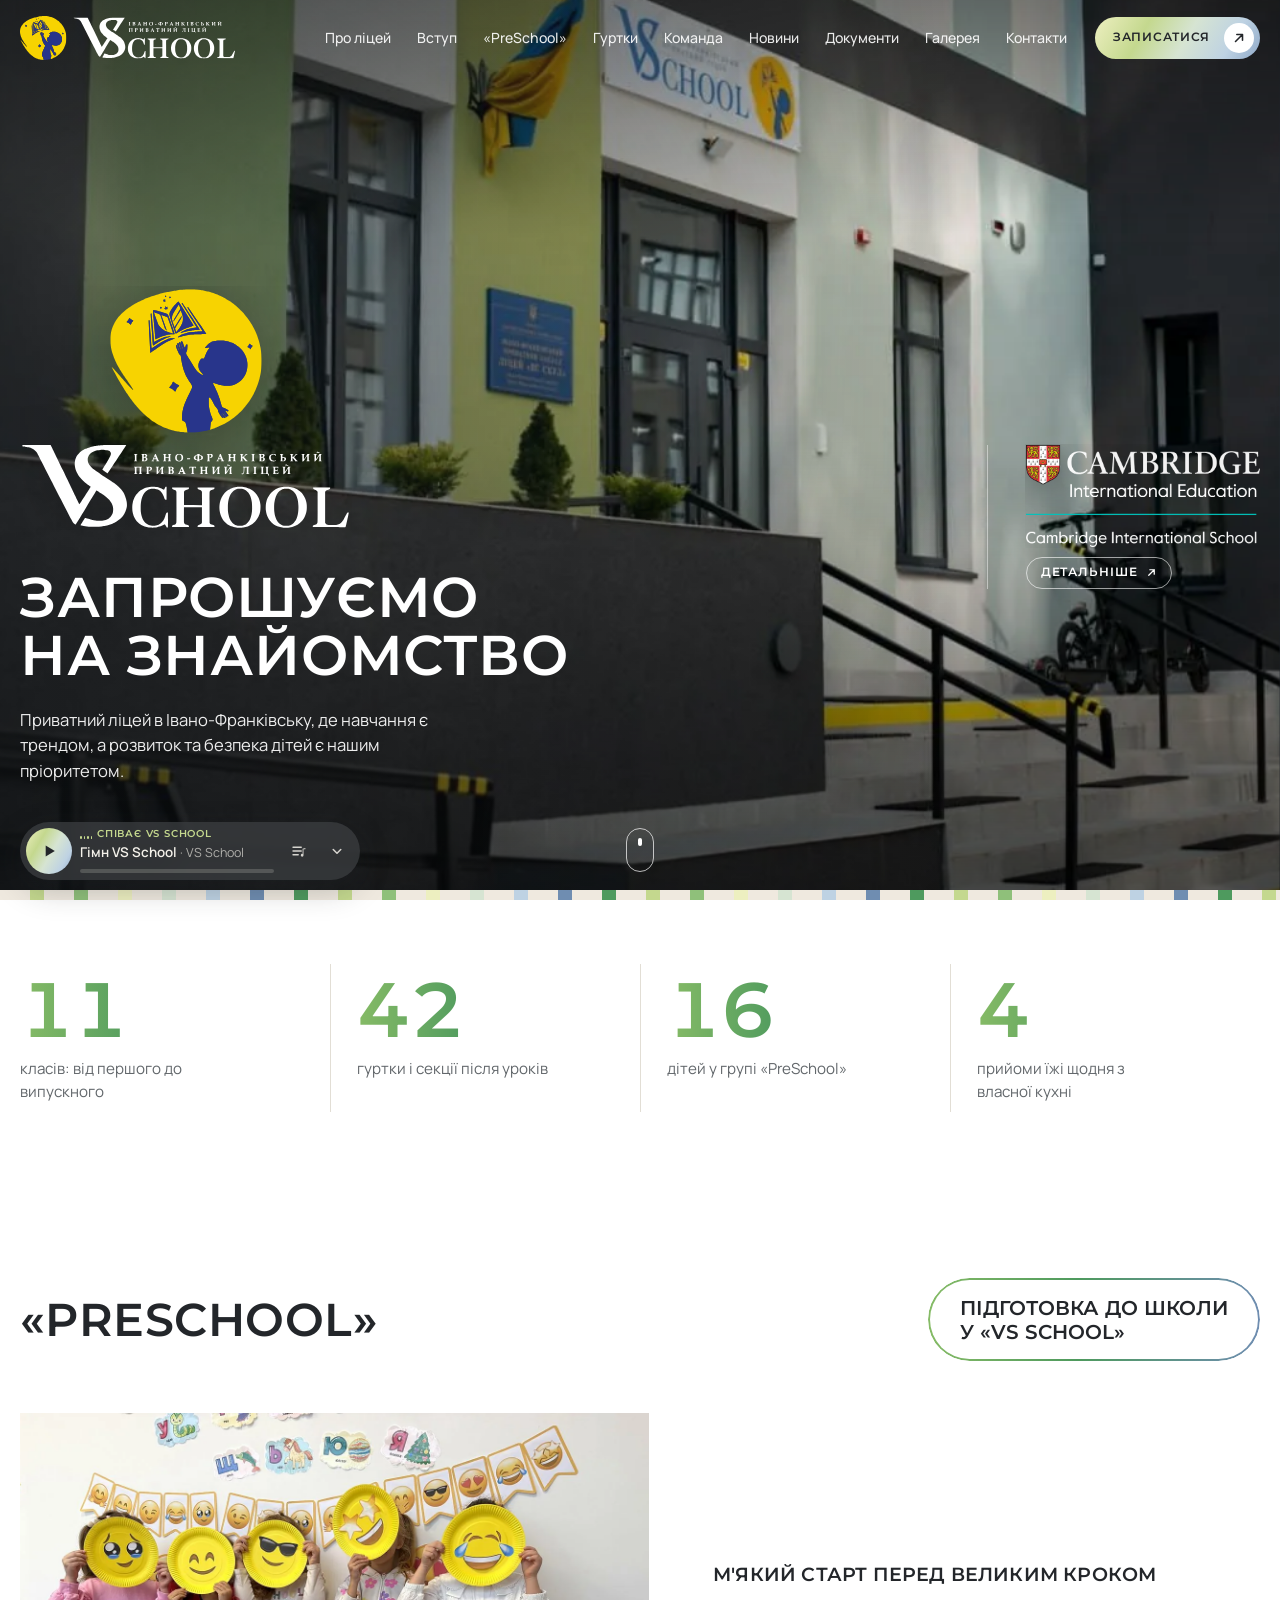
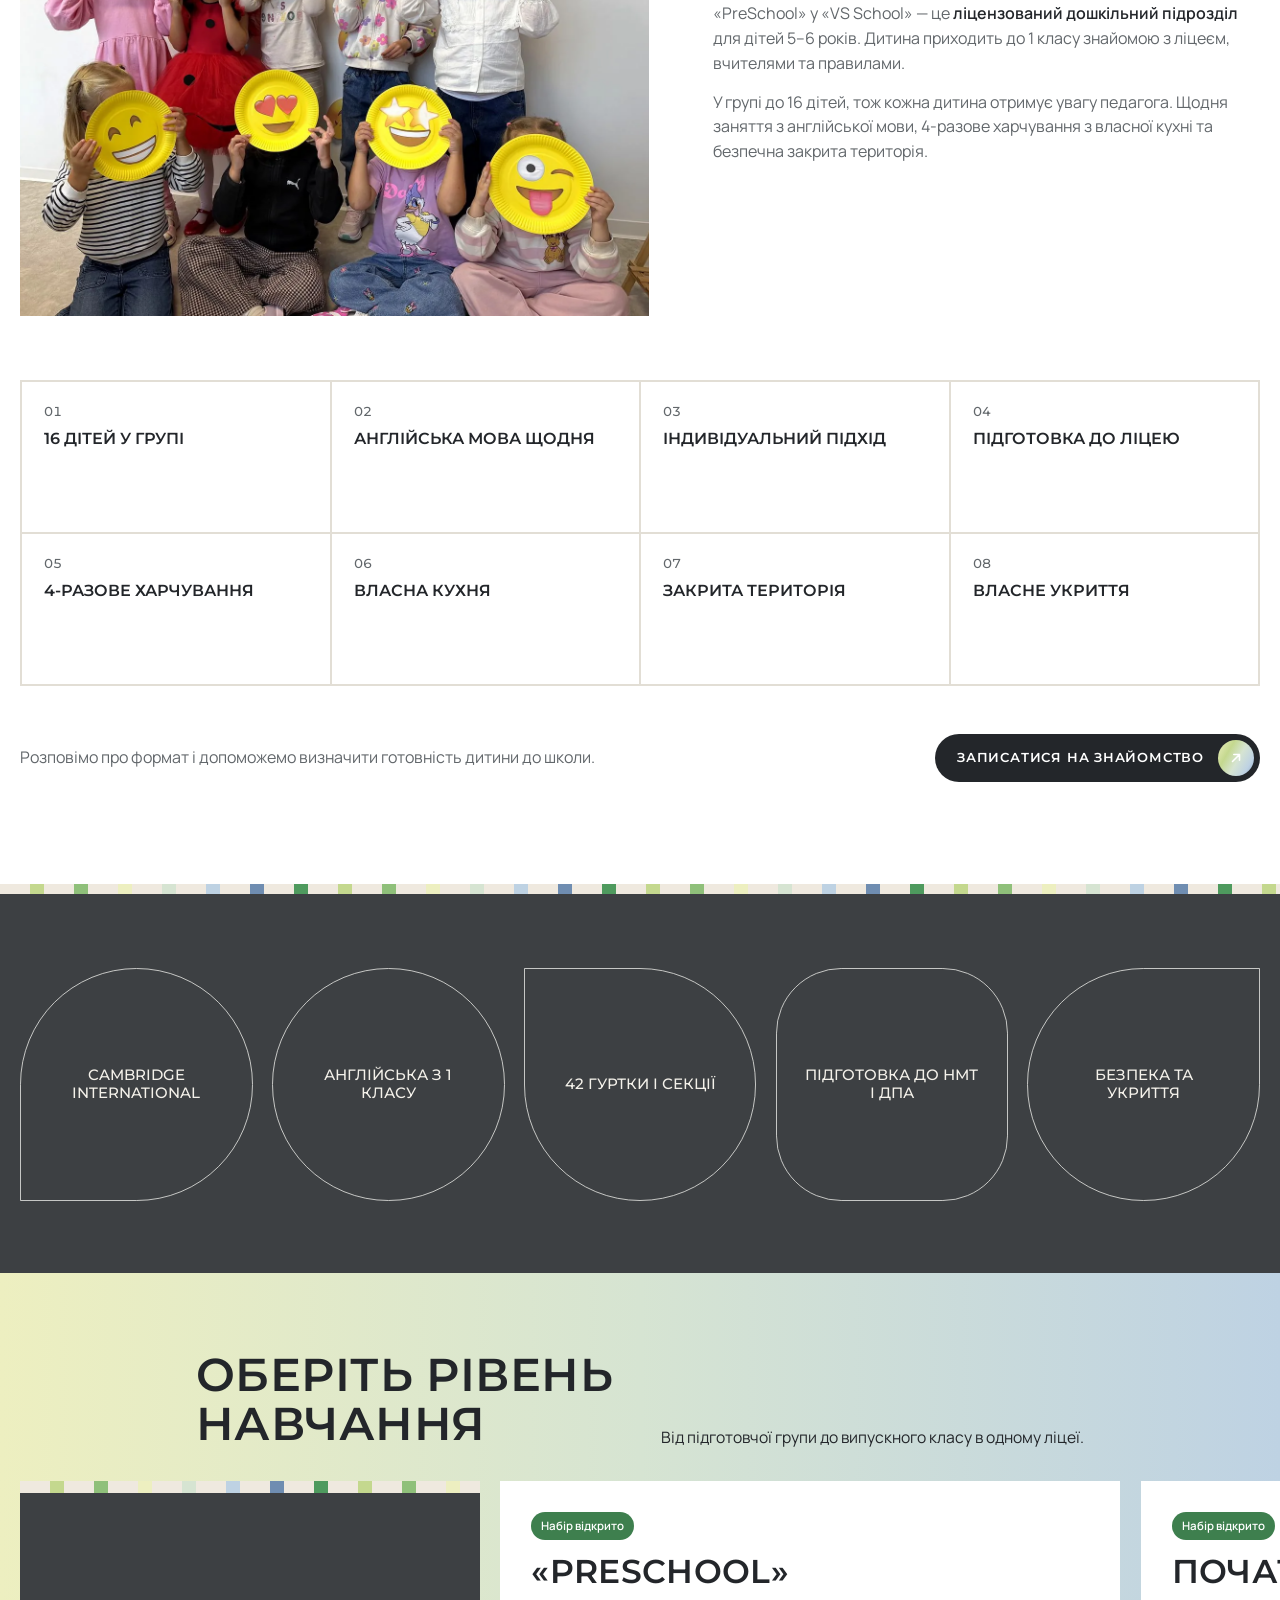
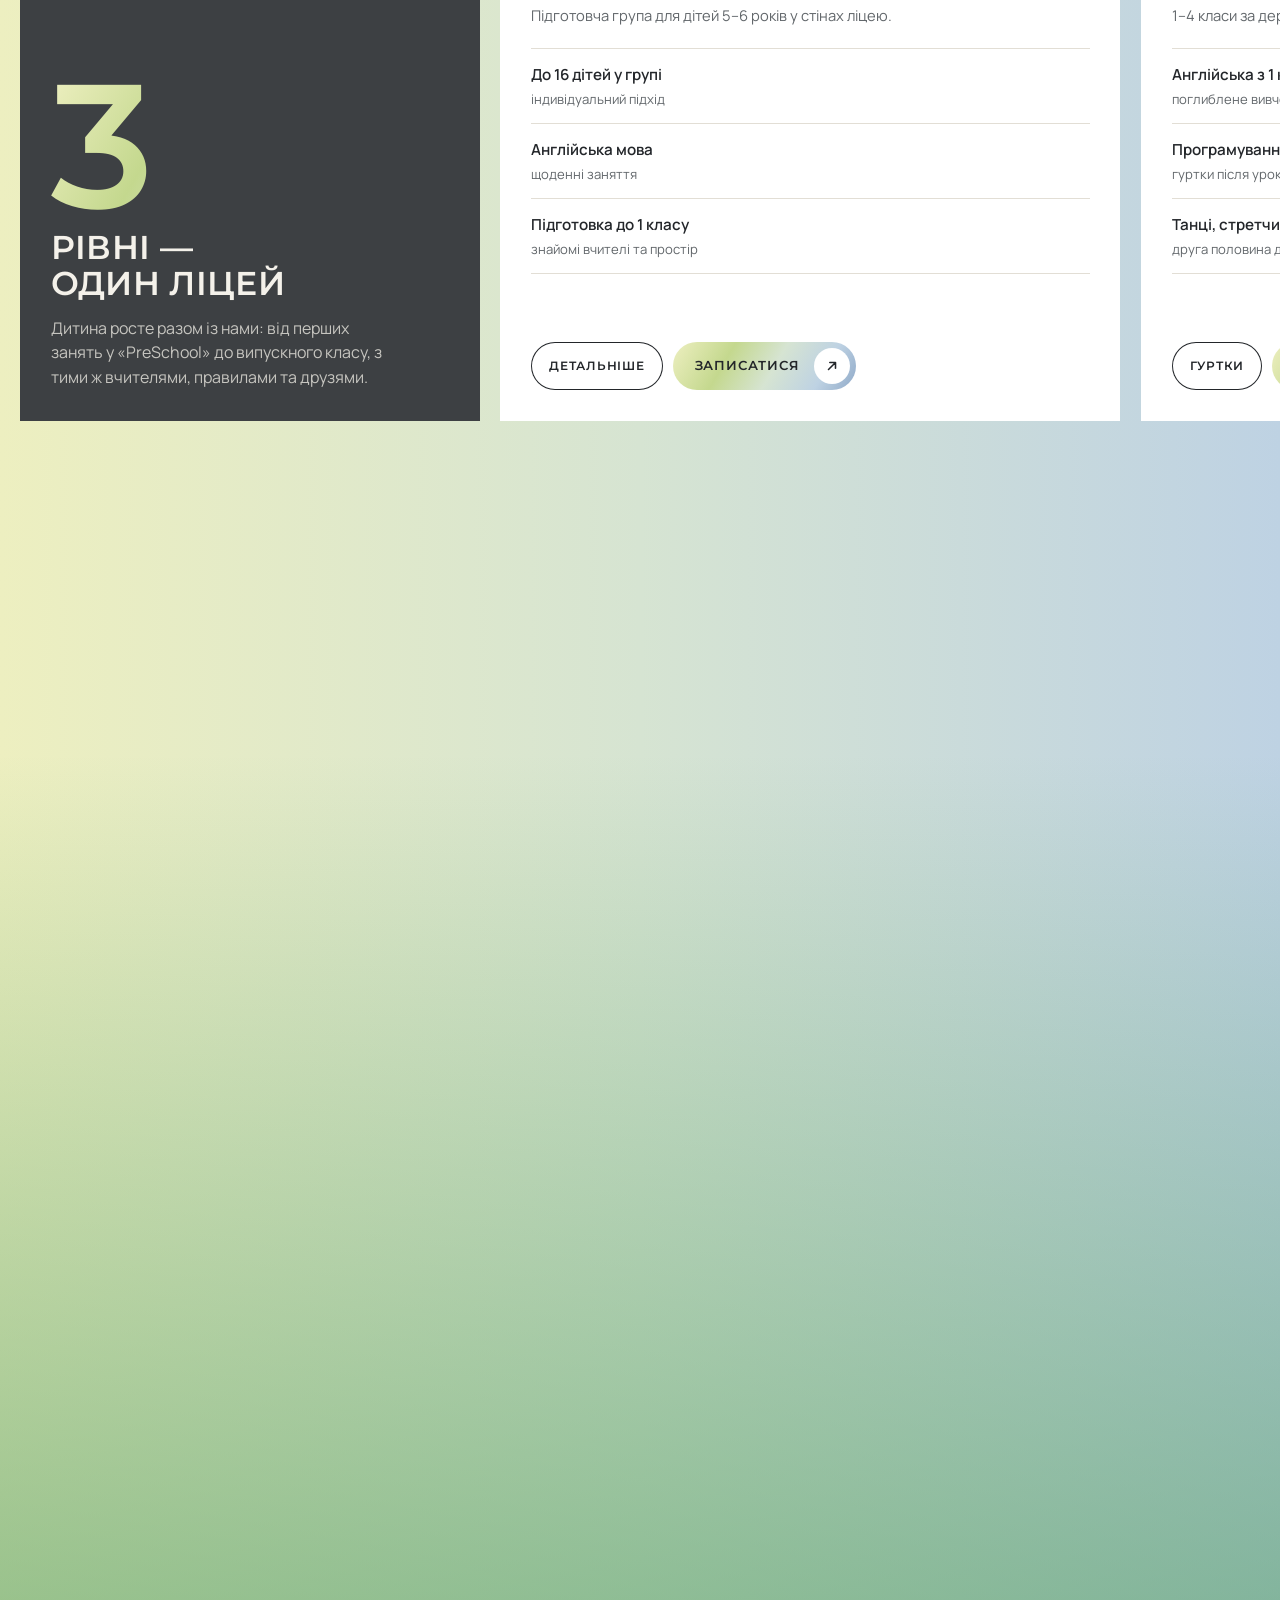
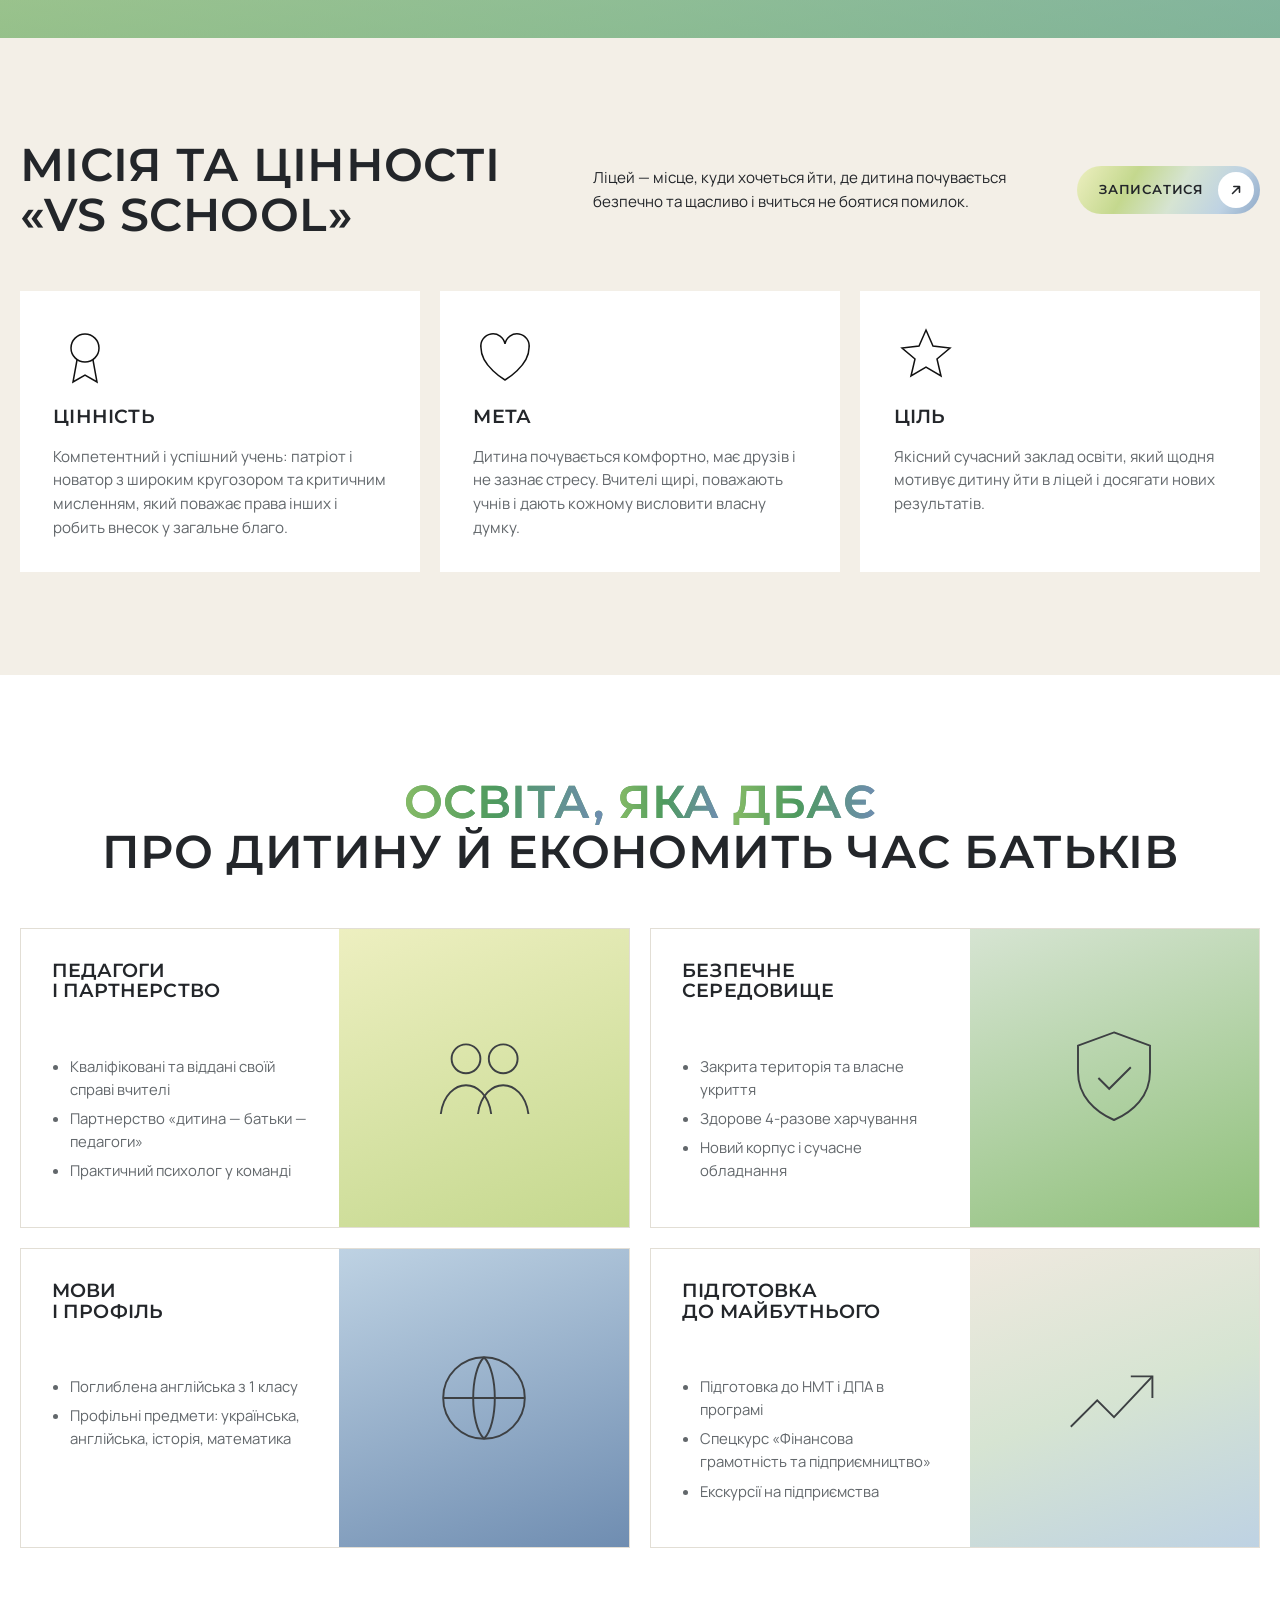
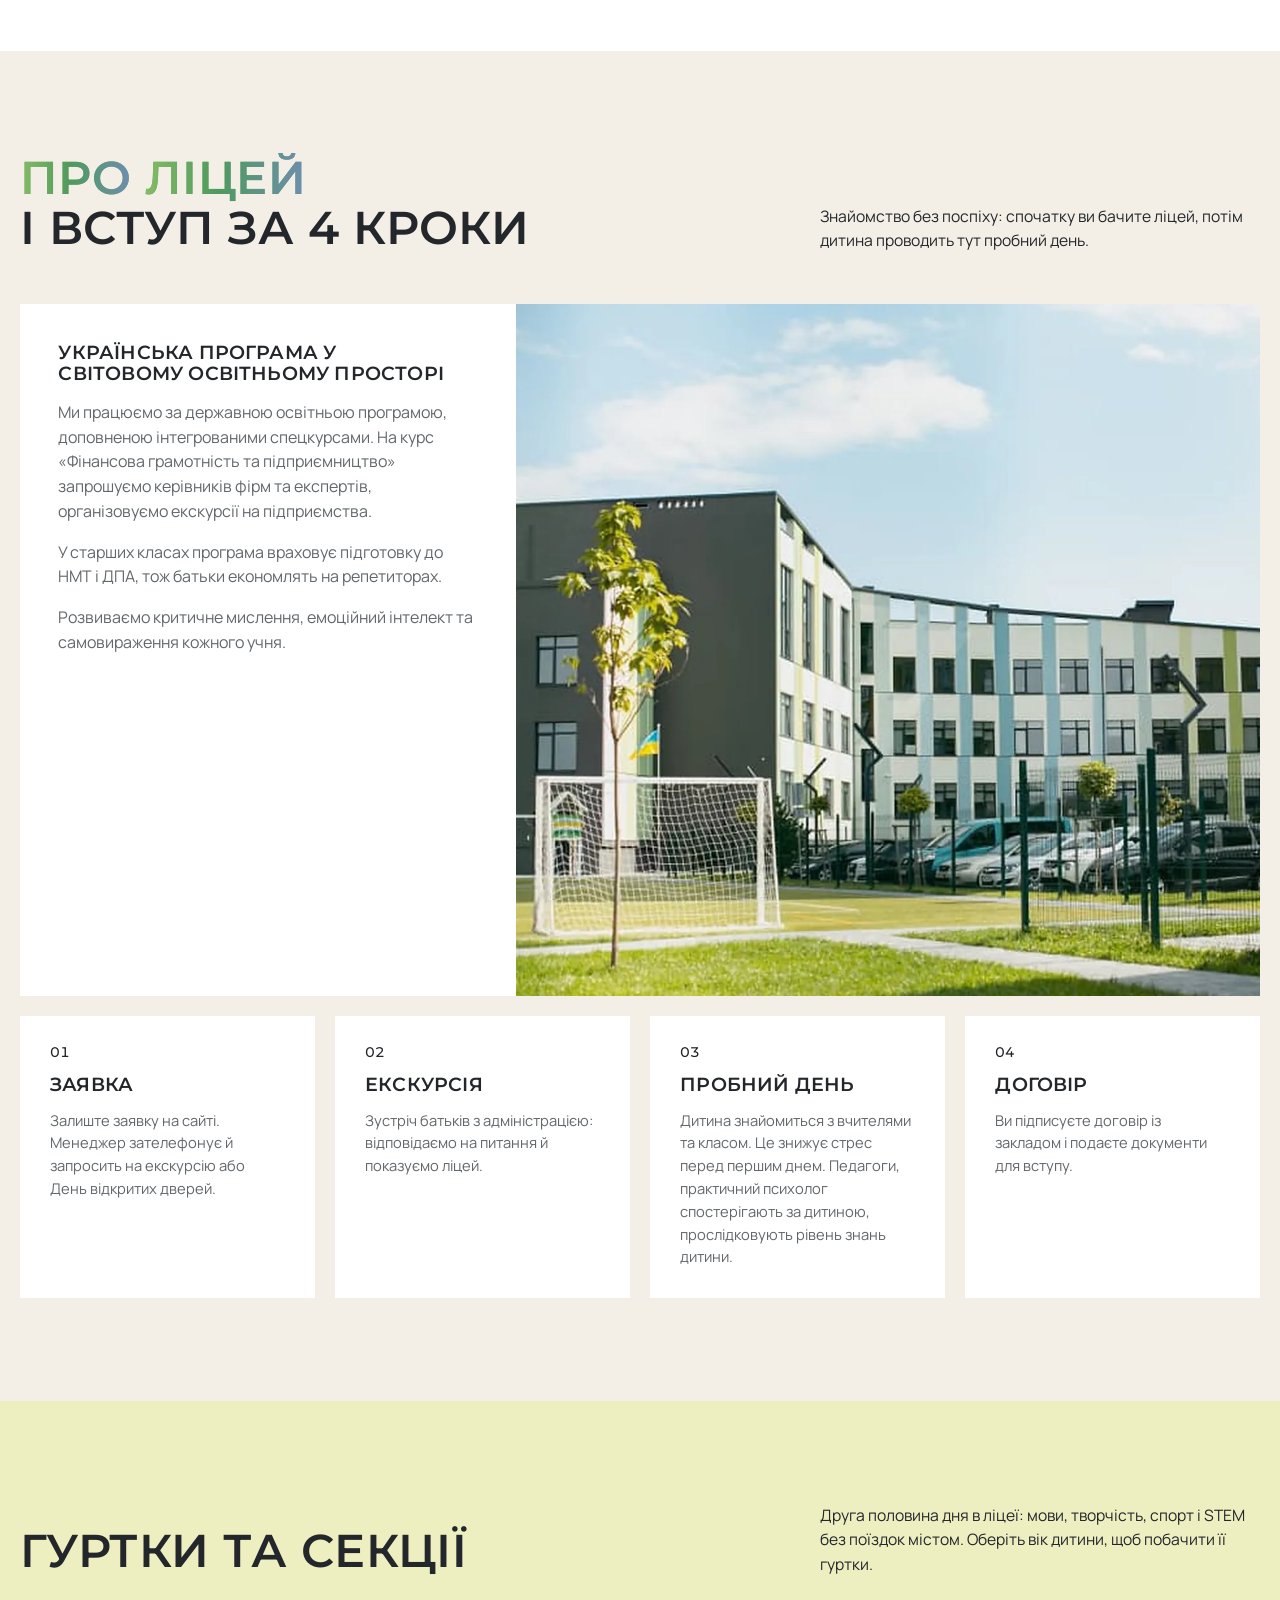
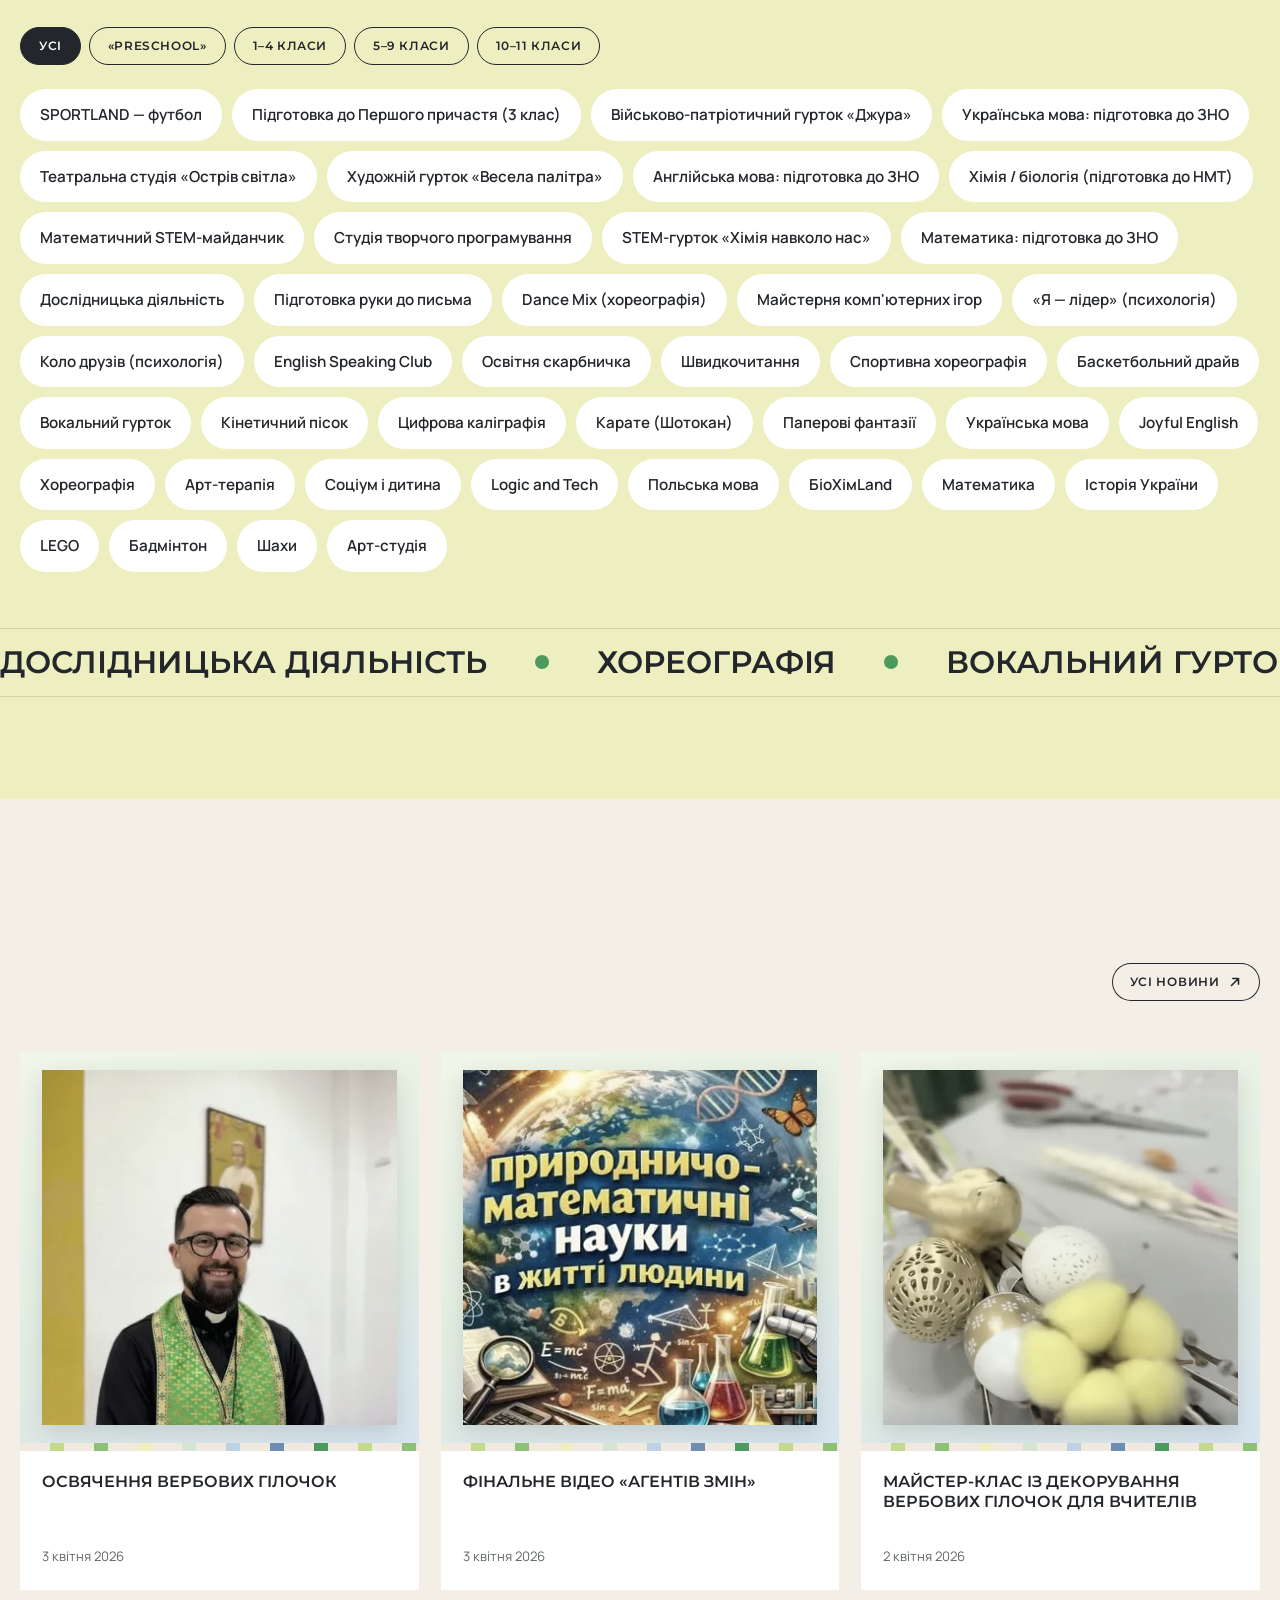
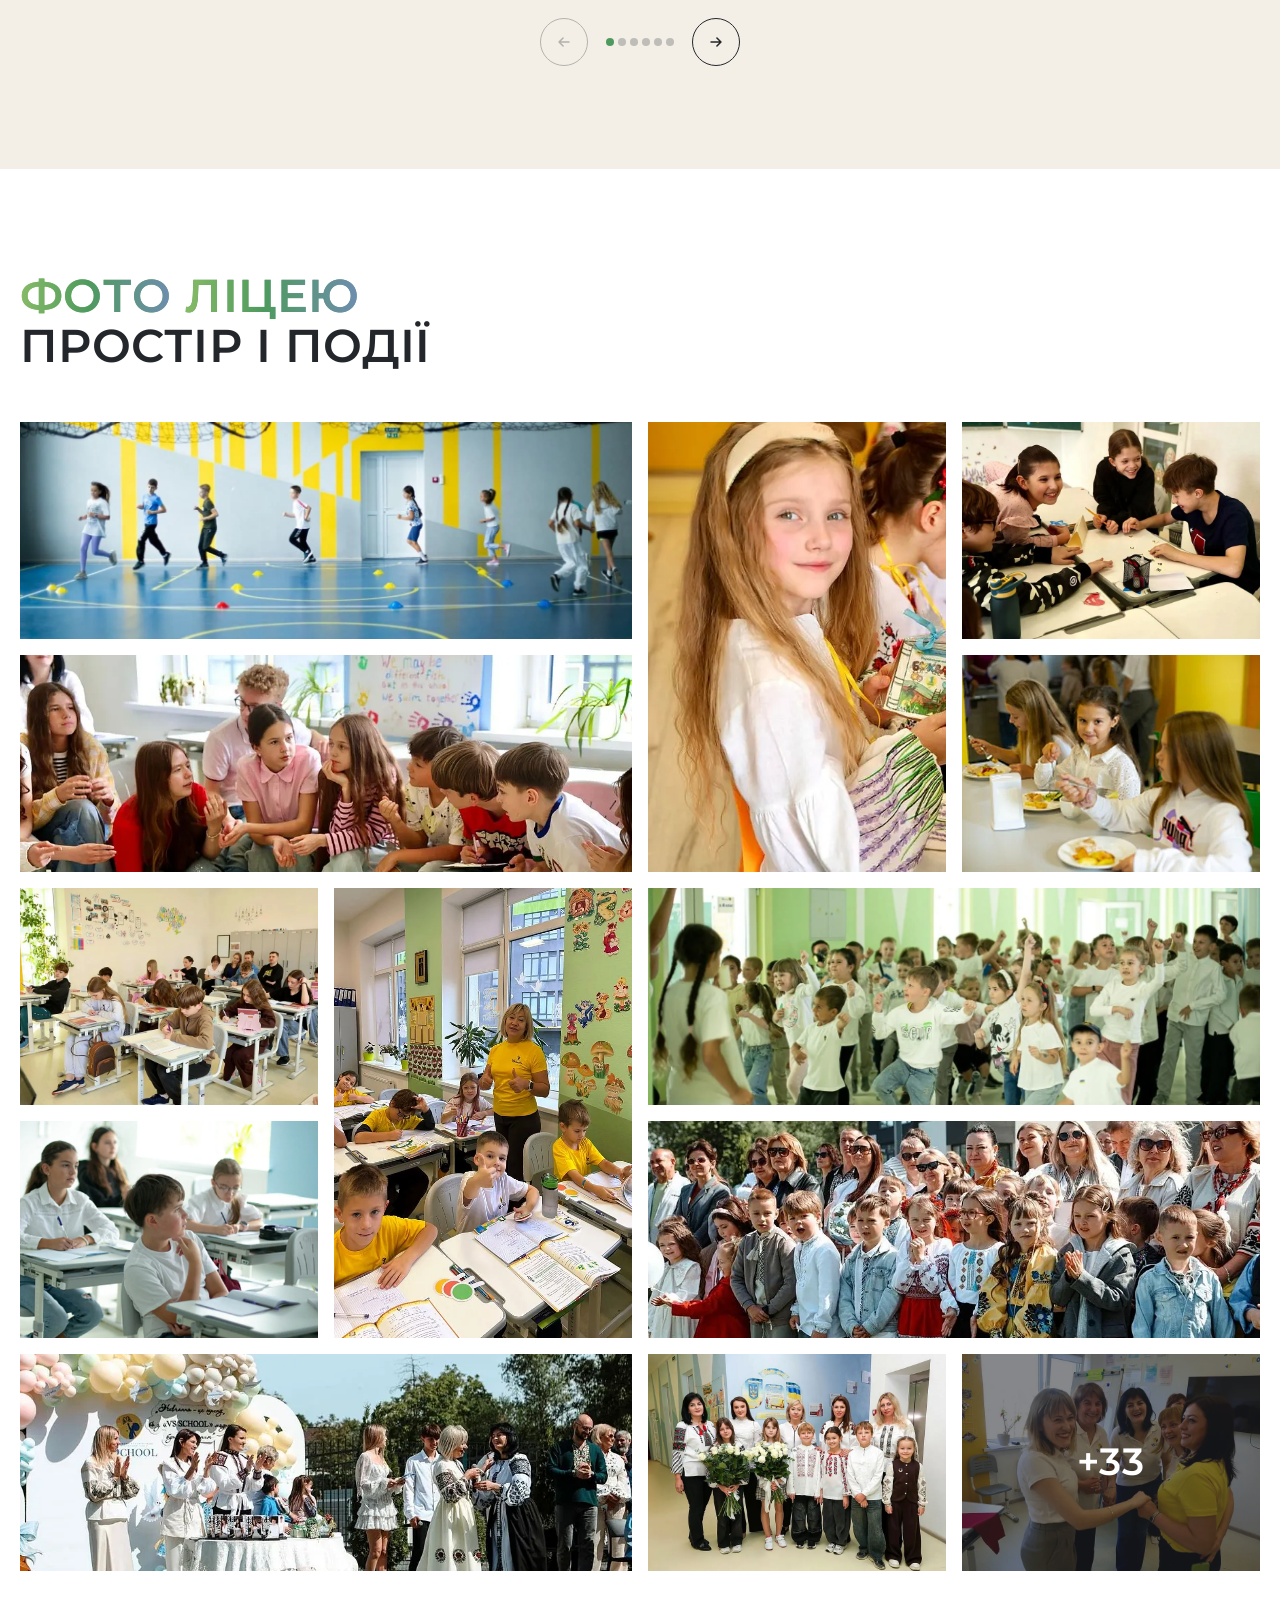
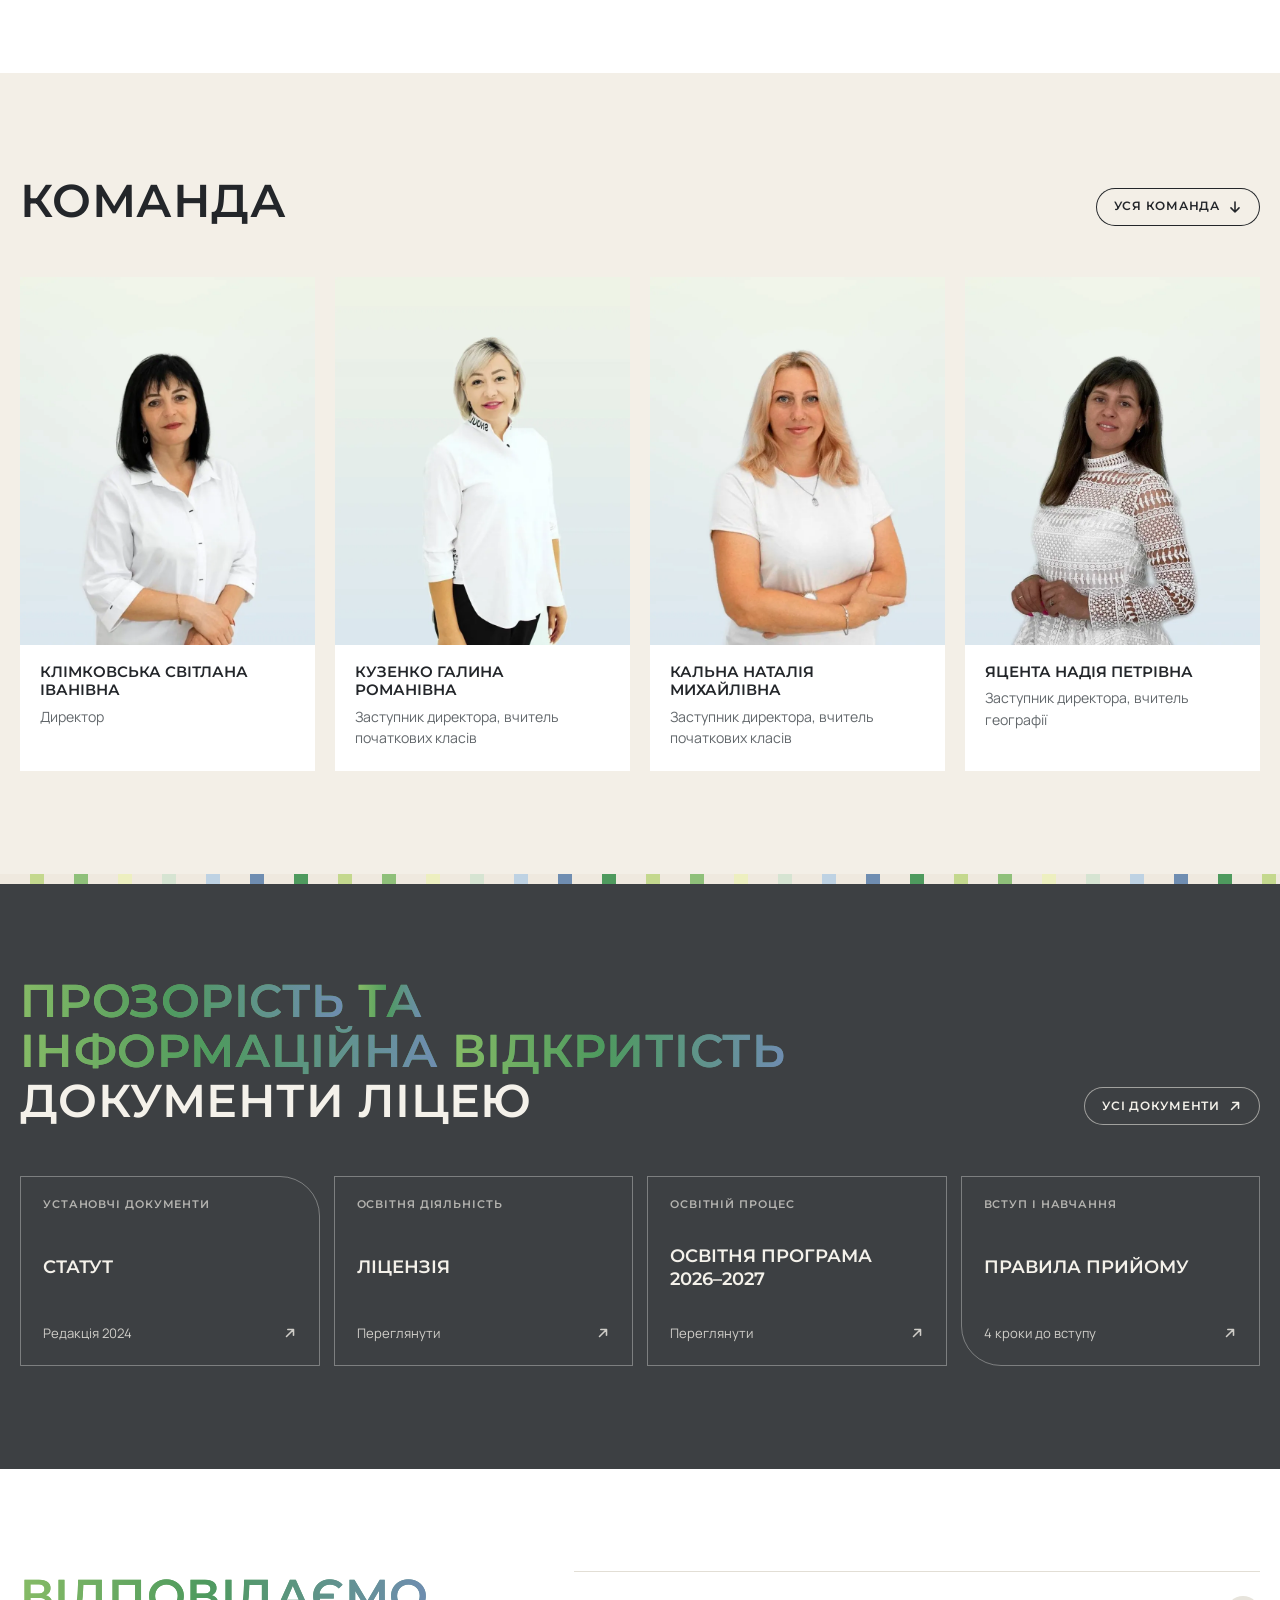
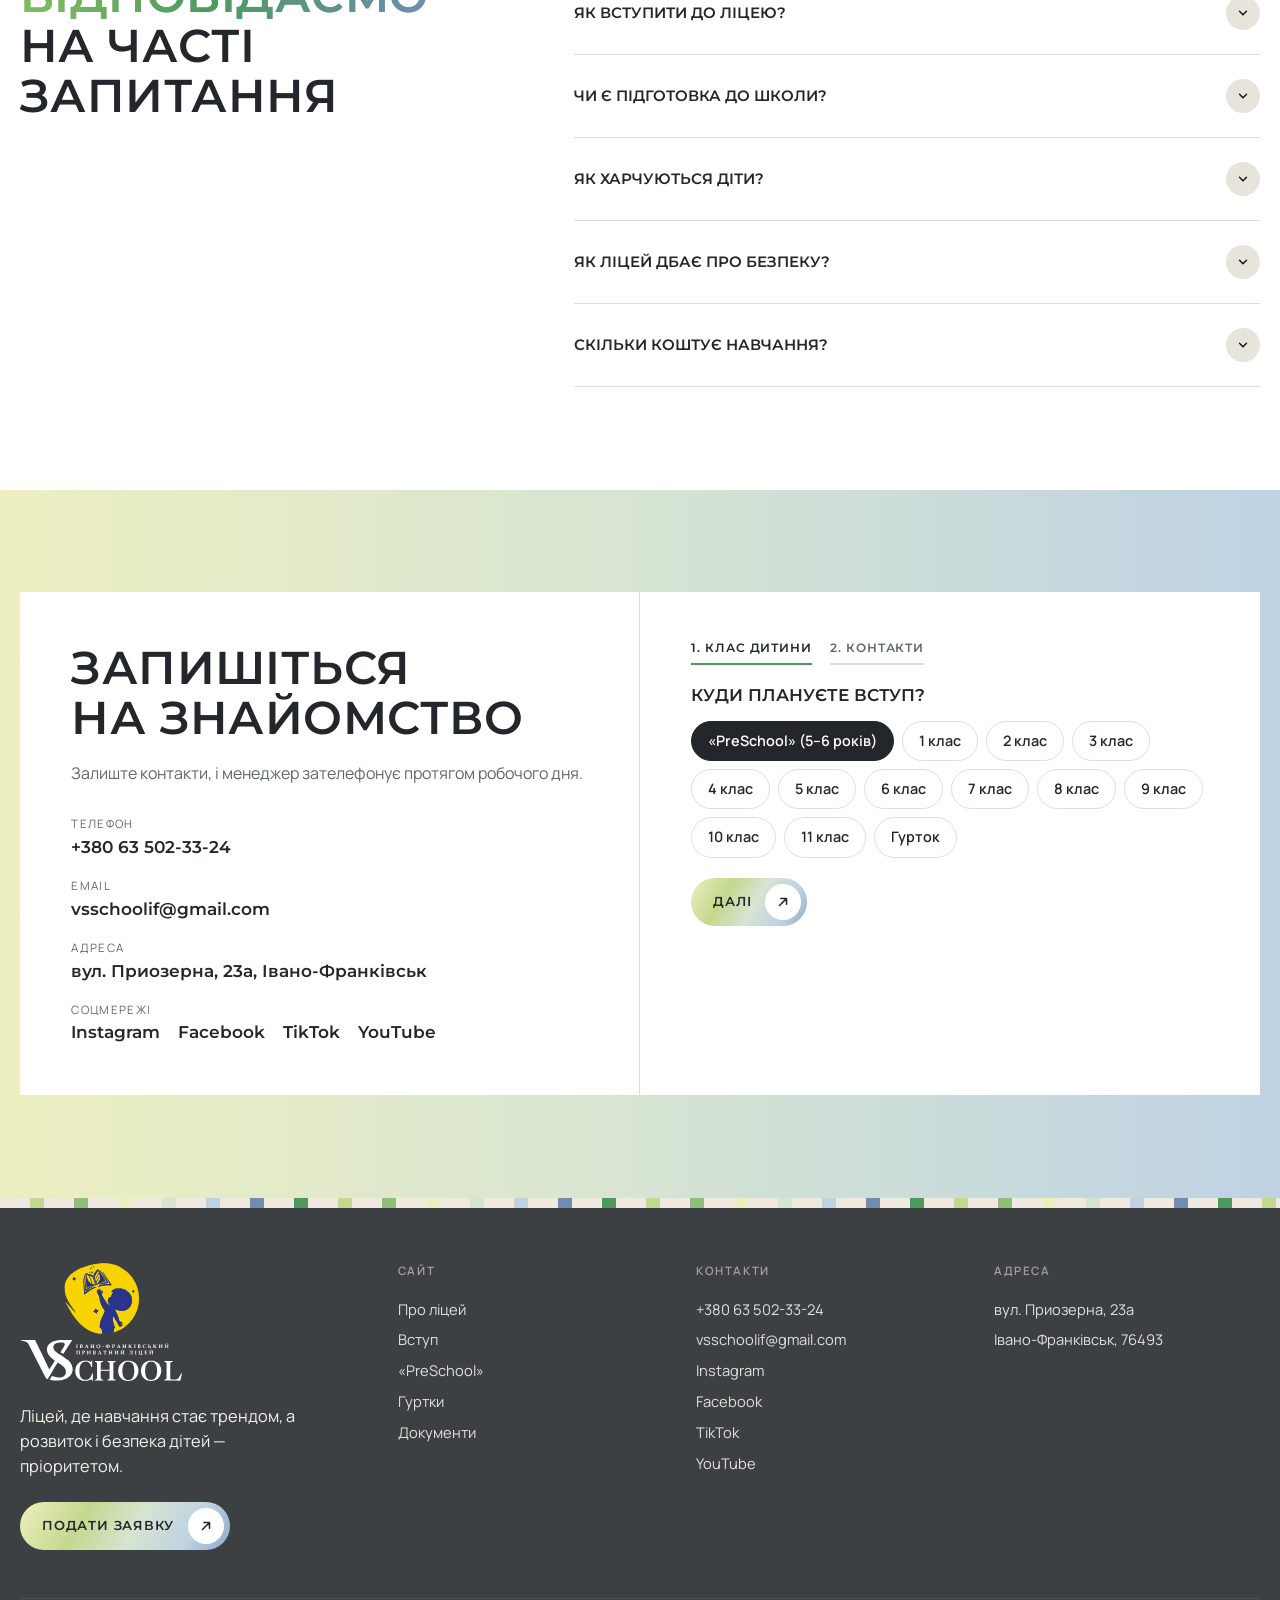
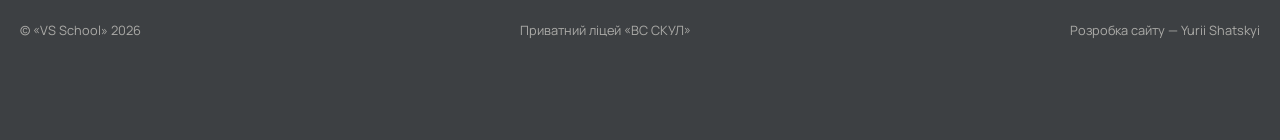
==== commit 57b4e189: "Оптимізація Оптимізація швидкості (фото -> в webp, шрифти, один css)" ====
--- a/index.html
+++ b/index.html
@@ -17,12 +17,8 @@
 <link rel="icon" href="favicon.ico" sizes="any">
 <link rel="icon" type="image/png" sizes="32x32" href="images/logo/favicon-32.png">
 <link rel="apple-touch-icon" href="images/logo/apple-touch-icon.png">
-<link rel="stylesheet" href="vs/fonts/fonts.css">
-<link rel="stylesheet" href="vs/lib/aos.css">
-<link rel="stylesheet" href="vs/lib/swiper.css">
-<link rel="stylesheet" href="vs/style.css?v=202611091949">
-<link rel="stylesheet" href="vs/effects.css?v=202611050900">
-<link rel="stylesheet" href="vs/interactive.css?v=202611101646">
+<link rel="preload" href="images/gallery/entrance.webp" as="image" fetchpriority="high">
+<link rel="stylesheet" href="vs/site.css?v=202611110736">
 <link rel="stylesheet" href="vs/docs.css?v=202611050900">
 <link rel="stylesheet" href="vs/cambridge.css?v=202611091853">
 <link rel="stylesheet" href="vs/player.css?v=202611050900">
@@ -65,6 +61,7 @@
         <a href="#team">Команда <svg class="arr"><use href="#arr"/></svg></a>
         <a href="#news">Новини <svg class="arr"><use href="#arr"/></svg></a>
         <a href="documents.html">Документи <svg class="arr"><use href="#arr"/></svg></a>
+        <a href="#gallery">Галерея <svg class="arr"><use href="#arr"/></svg></a>
         <a href="#contacts">Контакти <svg class="arr"><use href="#arr"/></svg></a>
         <a class="pill" href="#contacts">Записатися <i><svg class="arr"><use href="#arr"/></svg></i></a>
       </div>
@@ -76,11 +73,11 @@
 
 <!-- ===================== ГЕРОЙ ===================== -->
 <section class="hero">
-  <img src="images/gallery/entrance.jpg" alt="Головний вхід до ліцею VS School" fetchpriority="high">
+  <img src="images/gallery/entrance.webp" alt="Головний вхід до ліцею VS School" fetchpriority="high">
   <div class="wrap">
     <div class="hero-top">
     <img class="hero-logo" src="images/logo/vs-logo-light.svg" alt="VS School — Івано-Франківський приватний ліцей" width="382" height="280">
-      <a class="cambridge-lockup" href="#cambridge" aria-label="Cambridge International School — детальніше"><img src="images/cambridge/cambridge-white.png" alt="Cambridge International Education — Cambridge International School" width="1400" height="610"><small>Детальніше <svg class="arr"><use href="#arr"/></svg></small></a>
+      <a class="cambridge-lockup" href="#cambridge" aria-label="Cambridge International School — детальніше"><img src="images/cambridge/cambridge-white.webp" alt="Cambridge International Education — Cambridge International School" width="1400" height="610"><small>Детальніше <svg class="arr"><use href="#arr"/></svg></small></a>
     </div>
     <h1>Запрошуємо на знайомство</h1>
     <div class="hero-row">
@@ -109,7 +106,7 @@
       <span class="ring">Підготовка до школи<br>у «VS School»</span>
     </div>
     <div class="pre-intro">
-      <div class="ph"><img src="images/preschool-kids.jpg" alt="Діти групи «PreSchool» ліцею VS School" loading="lazy" width="1400" height="1050"></div>
+      <div class="ph"><img src="images/preschool-kids.webp" alt="Діти групи «PreSchool» ліцею VS School" loading="lazy" width="1400" height="1050"></div>
       <div>
         <h3>М'який старт перед великим кроком</h3>
         <div class="txt">
@@ -266,7 +263,7 @@
         <p>У старших класах програма враховує підготовку до НМТ і ДПА, тож батьки економлять на репетиторах.</p>
         <p>Розвиваємо критичне мислення, емоційний інтелект та самовираження кожного учня.</p>
       </div>
-      <div class="ph"><img src="images/admission.jpg" alt="Будівля ліцею VS School і спортивний майданчик" loading="lazy" width="1144" height="1064"></div>
+      <div class="ph"><img src="images/admission.webp" alt="Будівля ліцею VS School і спортивний майданчик" loading="lazy" width="1144" height="1064"></div>
     </div>
     <div class="steps" id="vstup">
       <article class="step"><span class="n">01</span><h3>Заявка</h3><p>Залиште заявку на сайті. Менеджер зателефонує й запросить на екскурсію або День відкритих дверей.</p></article>
@@ -323,52 +320,52 @@
       <h2><span class="grad">Фото ліцею</span>простір і події</h2>
     </div>
     <div class="mosaic" id="mosaic">
-      <button type="button" class="m-item m-wide" data-src="images/gallery/gym.jpg" aria-label="Відкрити фото: Урок фізкультури у великій спортивній залі"><img src="images/gallery/gym.jpg" alt="Урок фізкультури у великій спортивній залі" loading="lazy"></button>
-      <button type="button" class="m-item m-tall m-sm-half" data-src="images/gallery/photo-04.jpg" aria-label="Відкрити фото: Життя ліцею VS School — фото 4"><img src="images/gallery/thumbs/photo-04.jpg" alt="Життя ліцею VS School — фото 4" loading="lazy" style="object-position:30% 50%"></button>
-      <button type="button" class="m-item m-sm-half" data-src="images/gallery/photo-02.jpg" aria-label="Відкрити фото: Життя ліцею VS School — фото 2"><img src="images/gallery/thumbs/photo-02.jpg" alt="Життя ліцею VS School — фото 2" loading="lazy"></button>
-      <button type="button" class="m-item m-wide" data-src="images/gallery/photo-03.jpg" aria-label="Відкрити фото: Життя ліцею VS School — фото 3"><img src="images/gallery/thumbs/photo-03.jpg" alt="Життя ліцею VS School — фото 3" loading="lazy" style="object-position:50% 0%"></button>
-      <button type="button" class="m-item m-sm-half" data-src="images/gallery/canteen.jpg" aria-label="Відкрити фото: Обід у шкільній їдальні"><img src="images/gallery/canteen.jpg" alt="Обід у шкільній їдальні" loading="lazy"></button>
-      <button type="button" class="m-item m-sm-half" data-src="images/gallery/photo-01.jpg" aria-label="Відкрити фото: Життя ліцею VS School — фото 1"><img src="images/gallery/thumbs/photo-01.jpg" alt="Життя ліцею VS School — фото 1" loading="lazy"></button>
-      <button type="button" class="m-item m-tall m-sm-half" data-src="images/gallery/photo-30.jpg" aria-label="Відкрити фото: Життя ліцею VS School — фото 30"><img src="images/gallery/thumbs/photo-30.jpg" alt="Життя ліцею VS School — фото 30" loading="lazy"></button>
-      <button type="button" class="m-item m-wide" data-src="images/gallery/corridor.jpg" aria-label="Відкрити фото: Руханка учнів у коридорі ліцею"><img src="images/gallery/corridor.jpg" alt="Руханка учнів у коридорі ліцею" loading="lazy"></button>
-      <button type="button" class="m-item m-sm-half" data-src="images/preschool.jpg" aria-label="Відкрити фото: Урок у класі"><img src="images/preschool.jpg" alt="Урок у класі" loading="lazy"></button>
-      <button type="button" class="m-item m-wide" data-src="images/gallery/photo-10.jpg" aria-label="Відкрити фото: Життя ліцею VS School — фото 10"><img src="images/gallery/thumbs/photo-10.jpg" alt="Життя ліцею VS School — фото 10" loading="lazy"></button>
-      <button type="button" class="m-item m-wide" data-src="images/gallery/photo-11.jpg" aria-label="Відкрити фото: Життя ліцею VS School — фото 11"><img src="images/gallery/thumbs/photo-11.jpg" alt="Життя ліцею VS School — фото 11" loading="lazy"></button>
-      <button type="button" class="m-item m-sm-half" data-src="images/gallery/photo-21.jpg" aria-label="Відкрити фото: Життя ліцею VS School — фото 21"><img src="images/gallery/thumbs/photo-21.jpg" alt="Життя ліцею VS School — фото 21" loading="lazy"></button>
-      <button type="button" class="m-item m-sm-half" data-src="images/gallery/photo-08.jpg" aria-label="Відкрити фото: Життя ліцею VS School — фото 8"><img src="images/gallery/thumbs/photo-08.jpg" alt="Життя ліцею VS School — фото 8" loading="lazy"><span class="m-more">+33</span></button>
-      <button type="button" hidden class="m-item" data-src="images/gallery/photo-05.jpg" aria-label="Відкрити фото: Життя ліцею VS School — фото 5"><img src="images/gallery/thumbs/photo-05.jpg" alt="Життя ліцею VS School — фото 5" loading="lazy"></button>
-      <button type="button" hidden class="m-item" data-src="images/gallery/photo-34.jpg" aria-label="Відкрити фото: Життя ліцею VS School — фото 34"><img src="images/gallery/thumbs/photo-34.jpg" alt="Життя ліцею VS School — фото 34" loading="lazy"></button>
-      <button type="button" hidden class="m-item" data-src="images/gallery/photo-06.jpg" aria-label="Відкрити фото: Життя ліцею VS School — фото 6"><img src="images/gallery/thumbs/photo-06.jpg" alt="Життя ліцею VS School — фото 6" loading="lazy"></button>
-      <button type="button" hidden class="m-item" data-src="images/gallery/photo-07.jpg" aria-label="Відкрити фото: Життя ліцею VS School — фото 7"><img src="images/gallery/thumbs/photo-07.jpg" alt="Життя ліцею VS School — фото 7" loading="lazy"></button>
-      <button type="button" hidden class="m-item" data-src="images/gallery/photo-09.jpg" aria-label="Відкрити фото: Життя ліцею VS School — фото 9"><img src="images/gallery/thumbs/photo-09.jpg" alt="Життя ліцею VS School — фото 9" loading="lazy"></button>
-      <button type="button" hidden class="m-item" data-src="images/gallery/photo-35.jpg" aria-label="Відкрити фото: Життя ліцею VS School — фото 35"><img src="images/gallery/thumbs/photo-35.jpg" alt="Життя ліцею VS School — фото 35" loading="lazy"></button>
-      <button type="button" hidden class="m-item" data-src="images/gallery/photo-12.jpg" aria-label="Відкрити фото: Життя ліцею VS School — фото 12"><img src="images/gallery/thumbs/photo-12.jpg" alt="Життя ліцею VS School — фото 12" loading="lazy"></button>
-      <button type="button" hidden class="m-item" data-src="images/gallery/photo-13.jpg" aria-label="Відкрити фото: Життя ліцею VS School — фото 13"><img src="images/gallery/thumbs/photo-13.jpg" alt="Життя ліцею VS School — фото 13" loading="lazy"></button>
-      <button type="button" hidden class="m-item" data-src="images/gallery/photo-14.jpg" aria-label="Відкрити фото: Життя ліцею VS School — фото 14"><img src="images/gallery/thumbs/photo-14.jpg" alt="Життя ліцею VS School — фото 14" loading="lazy"></button>
-      <button type="button" hidden class="m-item" data-src="images/gallery/photo-36.jpg" aria-label="Відкрити фото: Життя ліцею VS School — фото 36"><img src="images/gallery/thumbs/photo-36.jpg" alt="Життя ліцею VS School — фото 36" loading="lazy"></button>
-      <button type="button" hidden class="m-item" data-src="images/gallery/photo-15.jpg" aria-label="Відкрити фото: Життя ліцею VS School — фото 15"><img src="images/gallery/thumbs/photo-15.jpg" alt="Життя ліцею VS School — фото 15" loading="lazy"></button>
-      <button type="button" hidden class="m-item" data-src="images/gallery/photo-16.jpg" aria-label="Відкрити фото: Життя ліцею VS School — фото 16"><img src="images/gallery/thumbs/photo-16.jpg" alt="Життя ліцею VS School — фото 16" loading="lazy"></button>
-      <button type="button" hidden class="m-item" data-src="images/gallery/photo-37.jpg" aria-label="Відкрити фото: Життя ліцею VS School — фото 37"><img src="images/gallery/thumbs/photo-37.jpg" alt="Життя ліцею VS School — фото 37" loading="lazy"></button>
-      <button type="button" hidden class="m-item" data-src="images/gallery/photo-17.jpg" aria-label="Відкрити фото: Життя ліцею VS School — фото 17"><img src="images/gallery/thumbs/photo-17.jpg" alt="Життя ліцею VS School — фото 17" loading="lazy"></button>
-      <button type="button" hidden class="m-item" data-src="images/gallery/photo-18.jpg" aria-label="Відкрити фото: Життя ліцею VS School — фото 18"><img src="images/gallery/thumbs/photo-18.jpg" alt="Життя ліцею VS School — фото 18" loading="lazy"></button>
-      <button type="button" hidden class="m-item" data-src="images/gallery/photo-19.jpg" aria-label="Відкрити фото: Життя ліцею VS School — фото 19"><img src="images/gallery/thumbs/photo-19.jpg" alt="Життя ліцею VS School — фото 19" loading="lazy"></button>
-      <button type="button" hidden class="m-item" data-src="images/gallery/photo-38.jpg" aria-label="Відкрити фото: Життя ліцею VS School — фото 38"><img src="images/gallery/thumbs/photo-38.jpg" alt="Життя ліцею VS School — фото 38" loading="lazy"></button>
-      <button type="button" hidden class="m-item" data-src="images/gallery/photo-20.jpg" aria-label="Відкрити фото: Життя ліцею VS School — фото 20"><img src="images/gallery/thumbs/photo-20.jpg" alt="Життя ліцею VS School — фото 20" loading="lazy"></button>
-      <button type="button" hidden class="m-item" data-src="images/gallery/photo-22.jpg" aria-label="Відкрити фото: Життя ліцею VS School — фото 22"><img src="images/gallery/thumbs/photo-22.jpg" alt="Життя ліцею VS School — фото 22" loading="lazy"></button>
-      <button type="button" hidden class="m-item" data-src="images/gallery/photo-23.jpg" aria-label="Відкрити фото: Життя ліцею VS School — фото 23"><img src="images/gallery/thumbs/photo-23.jpg" alt="Життя ліцею VS School — фото 23" loading="lazy"></button>
-      <button type="button" hidden class="m-item" data-src="images/gallery/photo-39.jpg" aria-label="Відкрити фото: Життя ліцею VS School — фото 39"><img src="images/gallery/thumbs/photo-39.jpg" alt="Життя ліцею VS School — фото 39" loading="lazy"></button>
-      <button type="button" hidden class="m-item" data-src="images/gallery/photo-24.jpg" aria-label="Відкрити фото: Життя ліцею VS School — фото 24"><img src="images/gallery/thumbs/photo-24.jpg" alt="Життя ліцею VS School — фото 24" loading="lazy"></button>
-      <button type="button" hidden class="m-item" data-src="images/gallery/photo-25.jpg" aria-label="Відкрити фото: Життя ліцею VS School — фото 25"><img src="images/gallery/thumbs/photo-25.jpg" alt="Життя ліцею VS School — фото 25" loading="lazy"></button>
-      <button type="button" hidden class="m-item" data-src="images/gallery/photo-40.jpg" aria-label="Відкрити фото: Життя ліцею VS School — фото 40"><img src="images/gallery/thumbs/photo-40.jpg" alt="Життя ліцею VS School — фото 40" loading="lazy"></button>
-      <button type="button" hidden class="m-item" data-src="images/gallery/photo-26.jpg" aria-label="Відкрити фото: Життя ліцею VS School — фото 26"><img src="images/gallery/thumbs/photo-26.jpg" alt="Життя ліцею VS School — фото 26" loading="lazy"></button>
-      <button type="button" hidden class="m-item" data-src="images/gallery/photo-27.jpg" aria-label="Відкрити фото: Життя ліцею VS School — фото 27"><img src="images/gallery/thumbs/photo-27.jpg" alt="Життя ліцею VS School — фото 27" loading="lazy"></button>
-      <button type="button" hidden class="m-item" data-src="images/gallery/photo-28.jpg" aria-label="Відкрити фото: Життя ліцею VS School — фото 28"><img src="images/gallery/thumbs/photo-28.jpg" alt="Життя ліцею VS School — фото 28" loading="lazy"></button>
-      <button type="button" hidden class="m-item" data-src="images/gallery/photo-41.jpg" aria-label="Відкрити фото: Життя ліцею VS School — фото 41"><img src="images/gallery/thumbs/photo-41.jpg" alt="Життя ліцею VS School — фото 41" loading="lazy"></button>
-      <button type="button" hidden class="m-item" data-src="images/gallery/photo-29.jpg" aria-label="Відкрити фото: Життя ліцею VS School — фото 29"><img src="images/gallery/thumbs/photo-29.jpg" alt="Життя ліцею VS School — фото 29" loading="lazy"></button>
-      <button type="button" hidden class="m-item" data-src="images/gallery/photo-31.jpg" aria-label="Відкрити фото: Життя ліцею VS School — фото 31"><img src="images/gallery/thumbs/photo-31.jpg" alt="Життя ліцею VS School — фото 31" loading="lazy"></button>
-      <button type="button" hidden class="m-item" data-src="images/gallery/photo-32.jpg" aria-label="Відкрити фото: Життя ліцею VS School — фото 32"><img src="images/gallery/thumbs/photo-32.jpg" alt="Життя ліцею VS School — фото 32" loading="lazy"></button>
-      <button type="button" hidden class="m-item" data-src="images/gallery/photo-42.jpg" aria-label="Відкрити фото: Життя ліцею VS School — фото 42"><img src="images/gallery/thumbs/photo-42.jpg" alt="Життя ліцею VS School — фото 42" loading="lazy"></button>
-      <button type="button" hidden class="m-item" data-src="images/gallery/photo-33.jpg" aria-label="Відкрити фото: Життя ліцею VS School — фото 33"><img src="images/gallery/thumbs/photo-33.jpg" alt="Життя ліцею VS School — фото 33" loading="lazy"></button>
+      <button type="button" class="m-item m-wide" data-src="images/gallery/gym.webp" aria-label="Відкрити фото: Урок фізкультури у великій спортивній залі"><img src="images/gallery/gym.webp" alt="Урок фізкультури у великій спортивній залі" loading="lazy"></button>
+      <button type="button" class="m-item m-tall m-sm-half" data-src="images/gallery/photo-04.webp" aria-label="Відкрити фото: Життя ліцею VS School — фото 4"><img src="images/gallery/thumbs/photo-04.webp" alt="Життя ліцею VS School — фото 4" loading="lazy" style="object-position:30% 50%"></button>
+      <button type="button" class="m-item m-sm-half" data-src="images/gallery/photo-02.webp" aria-label="Відкрити фото: Життя ліцею VS School — фото 2"><img src="images/gallery/thumbs/photo-02.webp" alt="Життя ліцею VS School — фото 2" loading="lazy"></button>
+      <button type="button" class="m-item m-wide" data-src="images/gallery/photo-03.webp" aria-label="Відкрити фото: Життя ліцею VS School — фото 3"><img src="images/gallery/thumbs/photo-03.webp" alt="Життя ліцею VS School — фото 3" loading="lazy" style="object-position:50% 0%"></button>
+      <button type="button" class="m-item m-sm-half" data-src="images/gallery/canteen.webp" aria-label="Відкрити фото: Обід у шкільній їдальні"><img src="images/gallery/canteen.webp" alt="Обід у шкільній їдальні" loading="lazy"></button>
+      <button type="button" class="m-item m-sm-half" data-src="images/gallery/photo-01.webp" aria-label="Відкрити фото: Життя ліцею VS School — фото 1"><img src="images/gallery/thumbs/photo-01.webp" alt="Життя ліцею VS School — фото 1" loading="lazy"></button>
+      <button type="button" class="m-item m-tall m-sm-half" data-src="images/gallery/photo-30.webp" aria-label="Відкрити фото: Життя ліцею VS School — фото 30"><img src="images/gallery/thumbs/photo-30.webp" alt="Життя ліцею VS School — фото 30" loading="lazy"></button>
+      <button type="button" class="m-item m-wide" data-src="images/gallery/corridor.webp" aria-label="Відкрити фото: Руханка учнів у коридорі ліцею"><img src="images/gallery/corridor.webp" alt="Руханка учнів у коридорі ліцею" loading="lazy"></button>
+      <button type="button" class="m-item m-sm-half" data-src="images/preschool.webp" aria-label="Відкрити фото: Урок у класі"><img src="images/preschool.webp" alt="Урок у класі" loading="lazy"></button>
+      <button type="button" class="m-item m-wide" data-src="images/gallery/photo-10.webp" aria-label="Відкрити фото: Життя ліцею VS School — фото 10"><img src="images/gallery/thumbs/photo-10.webp" alt="Життя ліцею VS School — фото 10" loading="lazy"></button>
+      <button type="button" class="m-item m-wide" data-src="images/gallery/photo-11.webp" aria-label="Відкрити фото: Життя ліцею VS School — фото 11"><img src="images/gallery/thumbs/photo-11.webp" alt="Життя ліцею VS School — фото 11" loading="lazy"></button>
+      <button type="button" class="m-item m-sm-half" data-src="images/gallery/photo-21.webp" aria-label="Відкрити фото: Життя ліцею VS School — фото 21"><img src="images/gallery/thumbs/photo-21.webp" alt="Життя ліцею VS School — фото 21" loading="lazy"></button>
+      <button type="button" class="m-item m-sm-half" data-src="images/gallery/photo-08.webp" aria-label="Відкрити фото: Життя ліцею VS School — фото 8"><img src="images/gallery/thumbs/photo-08.webp" alt="Життя ліцею VS School — фото 8" loading="lazy"><span class="m-more">+33</span></button>
+      <button type="button" hidden class="m-item" data-src="images/gallery/photo-05.webp" aria-label="Відкрити фото: Життя ліцею VS School — фото 5"><img src="images/gallery/thumbs/photo-05.webp" alt="Життя ліцею VS School — фото 5" loading="lazy"></button>
+      <button type="button" hidden class="m-item" data-src="images/gallery/photo-34.webp" aria-label="Відкрити фото: Життя ліцею VS School — фото 34"><img src="images/gallery/thumbs/photo-34.webp" alt="Життя ліцею VS School — фото 34" loading="lazy"></button>
+      <button type="button" hidden class="m-item" data-src="images/gallery/photo-06.webp" aria-label="Відкрити фото: Життя ліцею VS School — фото 6"><img src="images/gallery/thumbs/photo-06.webp" alt="Життя ліцею VS School — фото 6" loading="lazy"></button>
+      <button type="button" hidden class="m-item" data-src="images/gallery/photo-07.webp" aria-label="Відкрити фото: Життя ліцею VS School — фото 7"><img src="images/gallery/thumbs/photo-07.webp" alt="Життя ліцею VS School — фото 7" loading="lazy"></button>
+      <button type="button" hidden class="m-item" data-src="images/gallery/photo-09.webp" aria-label="Відкрити фото: Життя ліцею VS School — фото 9"><img src="images/gallery/thumbs/photo-09.webp" alt="Життя ліцею VS School — фото 9" loading="lazy"></button>
+      <button type="button" hidden class="m-item" data-src="images/gallery/photo-35.webp" aria-label="Відкрити фото: Життя ліцею VS School — фото 35"><img src="images/gallery/thumbs/photo-35.webp" alt="Життя ліцею VS School — фото 35" loading="lazy"></button>
+      <button type="button" hidden class="m-item" data-src="images/gallery/photo-12.webp" aria-label="Відкрити фото: Життя ліцею VS School — фото 12"><img src="images/gallery/thumbs/photo-12.webp" alt="Життя ліцею VS School — фото 12" loading="lazy"></button>
+      <button type="button" hidden class="m-item" data-src="images/gallery/photo-13.webp" aria-label="Відкрити фото: Життя ліцею VS School — фото 13"><img src="images/gallery/thumbs/photo-13.webp" alt="Життя ліцею VS School — фото 13" loading="lazy"></button>
+      <button type="button" hidden class="m-item" data-src="images/gallery/photo-14.webp" aria-label="Відкрити фото: Життя ліцею VS School — фото 14"><img src="images/gallery/thumbs/photo-14.webp" alt="Життя ліцею VS School — фото 14" loading="lazy"></button>
+      <button type="button" hidden class="m-item" data-src="images/gallery/photo-36.webp" aria-label="Відкрити фото: Життя ліцею VS School — фото 36"><img src="images/gallery/thumbs/photo-36.webp" alt="Життя ліцею VS School — фото 36" loading="lazy"></button>
+      <button type="button" hidden class="m-item" data-src="images/gallery/photo-15.webp" aria-label="Відкрити фото: Життя ліцею VS School — фото 15"><img src="images/gallery/thumbs/photo-15.webp" alt="Життя ліцею VS School — фото 15" loading="lazy"></button>
+      <button type="button" hidden class="m-item" data-src="images/gallery/photo-16.webp" aria-label="Відкрити фото: Життя ліцею VS School — фото 16"><img src="images/gallery/thumbs/photo-16.webp" alt="Життя ліцею VS School — фото 16" loading="lazy"></button>
+      <button type="button" hidden class="m-item" data-src="images/gallery/photo-37.webp" aria-label="Відкрити фото: Життя ліцею VS School — фото 37"><img src="images/gallery/thumbs/photo-37.webp" alt="Життя ліцею VS School — фото 37" loading="lazy"></button>
+      <button type="button" hidden class="m-item" data-src="images/gallery/photo-17.webp" aria-label="Відкрити фото: Життя ліцею VS School — фото 17"><img src="images/gallery/thumbs/photo-17.webp" alt="Життя ліцею VS School — фото 17" loading="lazy"></button>
+      <button type="button" hidden class="m-item" data-src="images/gallery/photo-18.webp" aria-label="Відкрити фото: Життя ліцею VS School — фото 18"><img src="images/gallery/thumbs/photo-18.webp" alt="Життя ліцею VS School — фото 18" loading="lazy"></button>
+      <button type="button" hidden class="m-item" data-src="images/gallery/photo-19.webp" aria-label="Відкрити фото: Життя ліцею VS School — фото 19"><img src="images/gallery/thumbs/photo-19.webp" alt="Життя ліцею VS School — фото 19" loading="lazy"></button>
+      <button type="button" hidden class="m-item" data-src="images/gallery/photo-38.webp" aria-label="Відкрити фото: Життя ліцею VS School — фото 38"><img src="images/gallery/thumbs/photo-38.webp" alt="Життя ліцею VS School — фото 38" loading="lazy"></button>
+      <button type="button" hidden class="m-item" data-src="images/gallery/photo-20.webp" aria-label="Відкрити фото: Життя ліцею VS School — фото 20"><img src="images/gallery/thumbs/photo-20.webp" alt="Життя ліцею VS School — фото 20" loading="lazy"></button>
+      <button type="button" hidden class="m-item" data-src="images/gallery/photo-22.webp" aria-label="Відкрити фото: Життя ліцею VS School — фото 22"><img src="images/gallery/thumbs/photo-22.webp" alt="Життя ліцею VS School — фото 22" loading="lazy"></button>
+      <button type="button" hidden class="m-item" data-src="images/gallery/photo-23.webp" aria-label="Відкрити фото: Життя ліцею VS School — фото 23"><img src="images/gallery/thumbs/photo-23.webp" alt="Життя ліцею VS School — фото 23" loading="lazy"></button>
+      <button type="button" hidden class="m-item" data-src="images/gallery/photo-39.webp" aria-label="Відкрити фото: Життя ліцею VS School — фото 39"><img src="images/gallery/thumbs/photo-39.webp" alt="Життя ліцею VS School — фото 39" loading="lazy"></button>
+      <button type="button" hidden class="m-item" data-src="images/gallery/photo-24.webp" aria-label="Відкрити фото: Життя ліцею VS School — фото 24"><img src="images/gallery/thumbs/photo-24.webp" alt="Життя ліцею VS School — фото 24" loading="lazy"></button>
+      <button type="button" hidden class="m-item" data-src="images/gallery/photo-25.webp" aria-label="Відкрити фото: Життя ліцею VS School — фото 25"><img src="images/gallery/thumbs/photo-25.webp" alt="Життя ліцею VS School — фото 25" loading="lazy"></button>
+      <button type="button" hidden class="m-item" data-src="images/gallery/photo-40.webp" aria-label="Відкрити фото: Життя ліцею VS School — фото 40"><img src="images/gallery/thumbs/photo-40.webp" alt="Життя ліцею VS School — фото 40" loading="lazy"></button>
+      <button type="button" hidden class="m-item" data-src="images/gallery/photo-26.webp" aria-label="Відкрити фото: Життя ліцею VS School — фото 26"><img src="images/gallery/thumbs/photo-26.webp" alt="Життя ліцею VS School — фото 26" loading="lazy"></button>
+      <button type="button" hidden class="m-item" data-src="images/gallery/photo-27.webp" aria-label="Відкрити фото: Життя ліцею VS School — фото 27"><img src="images/gallery/thumbs/photo-27.webp" alt="Життя ліцею VS School — фото 27" loading="lazy"></button>
+      <button type="button" hidden class="m-item" data-src="images/gallery/photo-28.webp" aria-label="Відкрити фото: Життя ліцею VS School — фото 28"><img src="images/gallery/thumbs/photo-28.webp" alt="Життя ліцею VS School — фото 28" loading="lazy"></button>
+      <button type="button" hidden class="m-item" data-src="images/gallery/photo-41.webp" aria-label="Відкрити фото: Життя ліцею VS School — фото 41"><img src="images/gallery/thumbs/photo-41.webp" alt="Життя ліцею VS School — фото 41" loading="lazy"></button>
+      <button type="button" hidden class="m-item" data-src="images/gallery/photo-29.webp" aria-label="Відкрити фото: Життя ліцею VS School — фото 29"><img src="images/gallery/thumbs/photo-29.webp" alt="Життя ліцею VS School — фото 29" loading="lazy"></button>
+      <button type="button" hidden class="m-item" data-src="images/gallery/photo-31.webp" aria-label="Відкрити фото: Життя ліцею VS School — фото 31"><img src="images/gallery/thumbs/photo-31.webp" alt="Життя ліцею VS School — фото 31" loading="lazy"></button>
+      <button type="button" hidden class="m-item" data-src="images/gallery/photo-32.webp" aria-label="Відкрити фото: Життя ліцею VS School — фото 32"><img src="images/gallery/thumbs/photo-32.webp" alt="Життя ліцею VS School — фото 32" loading="lazy"></button>
+      <button type="button" hidden class="m-item" data-src="images/gallery/photo-42.webp" aria-label="Відкрити фото: Життя ліцею VS School — фото 42"><img src="images/gallery/thumbs/photo-42.webp" alt="Життя ліцею VS School — фото 42" loading="lazy"></button>
+      <button type="button" hidden class="m-item" data-src="images/gallery/photo-33.webp" aria-label="Відкрити фото: Життя ліцею VS School — фото 33"><img src="images/gallery/thumbs/photo-33.webp" alt="Життя ліцею VS School — фото 33" loading="lazy"></button>
     </div>
   </div>
 </section>
@@ -470,7 +467,7 @@
 <div class="cam-sheet">
 <button class="cam-x" type="button" aria-label="Закрити">✕</button>
 <div class="cam-head">
-  <img src="images/cambridge/cambridge.png" alt="Cambridge International Education — Cambridge International School" width="1400" height="610">
+  <img src="images/cambridge/cambridge.webp" alt="Cambridge International Education — Cambridge International School" width="1400" height="610" loading="lazy">
 </div>
 <h2 class="cam-title"><span class="grad">Навчання</span>за Кембриджською програмою</h2>
 <p class="cam-lead">Наша школа впроваджує навчання за міжнародною Кембриджською програмою, яка допомагає дітям розвивати знання, практичні навички та впевнено використовувати англійську мову.</p>
@@ -546,14 +543,14 @@
   </div>
   <button type="button" class="pl-btn pl-listbtn" id="plListBtn" aria-label="Показати список пісень" aria-expanded="false" aria-controls="plPanel"><svg viewBox="0 0 24 24" aria-hidden="true"><path d="M4 7h11M4 12h11M4 17h7" fill="none" stroke="currentColor" stroke-width="1.8" stroke-linecap="round"/><path d="M18 9.5v8.2a1.8 1.8 0 1 1-1.2-1.7V9l3.7-1v1.6z" fill="currentColor"/></svg></button>
   <button type="button" class="pl-btn pl-min" id="plMin" aria-label="Згорнути плеєр" aria-expanded="true"><svg viewBox="0 0 24 24" aria-hidden="true"><path d="M7 10l5 5 5-5" fill="none" stroke="currentColor" stroke-width="2" stroke-linecap="round" stroke-linejoin="round"/></svg></button>
-  <audio id="plAudio" preload="auto"></audio>
+  <audio id="plAudio" preload="metadata"></audio>
 </div>
 
 <script src="vs/lib/aos.js"></script>
 <script src="vs/lib/swiper.min.js"></script>
-<script src="vs/content.js?v=202611091952"></script>
+<script src="vs/content.js?v=202611110736"></script>
 <script src="vs/lib/lenis.min.js"></script>
-<script src="vs/player.js?v=202611050900"></script>
+<script src="vs/player.js?v=202611110736"></script>
 <script src="vs/nav.js?v=202611091820"></script>
 <script src="vs/effects.js?v=202611091914"></script>
 <script src="vs/interactive.js?v=202611101708"></script>
--- a/vs/site.css
+++ b/vs/site.css
@@ -0,0 +1,596 @@
+/* ===================== vs/fonts/fonts.css ===================== */
+@font-face{font-family:"Montserrat";src:url("fonts/montserrat.woff2") format("woff2"),url("fonts/montserrat.woff") format("woff");font-weight:200 600;font-style:normal;font-display:swap}
+@font-face{font-family:"Manrope";src:url("fonts/manrope.woff2") format("woff2"),url("fonts/manrope.woff") format("woff");font-weight:400 600;font-style:normal;font-display:swap}
+
+/* ===================== vs/lib/aos.css ===================== */
+[data-aos][data-aos][data-aos-duration="50"],body[data-aos-duration="50"] [data-aos]{transition-duration:50ms}[data-aos][data-aos][data-aos-delay="50"],body[data-aos-delay="50"] [data-aos]{transition-delay:0}[data-aos][data-aos][data-aos-delay="50"].aos-animate,body[data-aos-delay="50"] [data-aos].aos-animate{transition-delay:50ms}[data-aos][data-aos][data-aos-duration="100"],body[data-aos-duration="100"] [data-aos]{transition-duration:.1s}[data-aos][data-aos][data-aos-delay="100"],body[data-aos-delay="100"] [data-aos]{transition-delay:0}[data-aos][data-aos][data-aos-delay="100"].aos-animate,body[data-aos-delay="100"] [data-aos].aos-animate{transition-delay:.1s}[data-aos][data-aos][data-aos-duration="150"],body[data-aos-duration="150"] [data-aos]{transition-duration:.15s}[data-aos][data-aos][data-aos-delay="150"],body[data-aos-delay="150"] [data-aos]{transition-delay:0}[data-aos][data-aos][data-aos-delay="150"].aos-animate,body[data-aos-delay="150"] [data-aos].aos-animate{transition-delay:.15s}[data-aos][data-aos][data-aos-duration="200"],body[data-aos-duration="200"] [data-aos]{transition-duration:.2s}[data-aos][data-aos][data-aos-delay="200"],body[data-aos-delay="200"] [data-aos]{transition-delay:0}[data-aos][data-aos][data-aos-delay="200"].aos-animate,body[data-aos-delay="200"] [data-aos].aos-animate{transition-delay:.2s}[data-aos][data-aos][data-aos-duration="250"],body[data-aos-duration="250"] [data-aos]{transition-duration:.25s}[data-aos][data-aos][data-aos-delay="250"],body[data-aos-delay="250"] [data-aos]{transition-delay:0}[data-aos][data-aos][data-aos-delay="250"].aos-animate,body[data-aos-delay="250"] [data-aos].aos-animate{transition-delay:.25s}[data-aos][data-aos][data-aos-duration="300"],body[data-aos-duration="300"] [data-aos]{transition-duration:.3s}[data-aos][data-aos][data-aos-delay="300"],body[data-aos-delay="300"] [data-aos]{transition-delay:0}[data-aos][data-aos][data-aos-delay="300"].aos-animate,body[data-aos-delay="300"] [data-aos].aos-animate{transition-delay:.3s}[data-aos][data-aos][data-aos-duration="350"],body[data-aos-duration="350"] [data-aos]{transition-duration:.35s}[data-aos][data-aos][data-aos-delay="350"],body[data-aos-delay="350"] [data-aos]{transition-delay:0}[data-aos][data-aos][data-aos-delay="350"].aos-animate,body[data-aos-delay="350"] [data-aos].aos-animate{transition-delay:.35s}[data-aos][data-aos][data-aos-duration="400"],body[data-aos-duration="400"] [data-aos]{transition-duration:.4s}[data-aos][data-aos][data-aos-delay="400"],body[data-aos-delay="400"] [data-aos]{transition-delay:0}[data-aos][data-aos][data-aos-delay="400"].aos-animate,body[data-aos-delay="400"] [data-aos].aos-animate{transition-delay:.4s}[data-aos][data-aos][data-aos-duration="450"],body[data-aos-duration="450"] [data-aos]{transition-duration:.45s}[data-aos][data-aos][data-aos-delay="450"],body[data-aos-delay="450"] [data-aos]{transition-delay:0}[data-aos][data-aos][data-aos-delay="450"].aos-animate,body[data-aos-delay="450"] [data-aos].aos-animate{transition-delay:.45s}[data-aos][data-aos][data-aos-duration="500"],body[data-aos-duration="500"] [data-aos]{transition-duration:.5s}[data-aos][data-aos][data-aos-delay="500"],body[data-aos-delay="500"] [data-aos]{transition-delay:0}[data-aos][data-aos][data-aos-delay="500"].aos-animate,body[data-aos-delay="500"] [data-aos].aos-animate{transition-delay:.5s}[data-aos][data-aos][data-aos-duration="550"],body[data-aos-duration="550"] [data-aos]{transition-duration:.55s}[data-aos][data-aos][data-aos-delay="550"],body[data-aos-delay="550"] [data-aos]{transition-delay:0}[data-aos][data-aos][data-aos-delay="550"].aos-animate,body[data-aos-delay="550"] [data-aos].aos-animate{transition-delay:.55s}[data-aos][data-aos][data-aos-duration="600"],body[data-aos-duration="600"] [data-aos]{transition-duration:.6s}[data-aos][data-aos][data-aos-delay="600"],body[data-aos-delay="600"] [data-aos]{transition-delay:0}[data-aos][data-aos][data-aos-delay="600"].aos-animate,body[data-aos-delay="600"] [data-aos].aos-animate{transition-delay:.6s}[data-aos][data-aos][data-aos-duration="650"],body[data-aos-duration="650"] [data-aos]{transition-duration:.65s}[data-aos][data-aos][data-aos-delay="650"],body[data-aos-delay="650"] [data-aos]{transition-delay:0}[data-aos][data-aos][data-aos-delay="650"].aos-animate,body[data-aos-delay="650"] [data-aos].aos-animate{transition-delay:.65s}[data-aos][data-aos][data-aos-duration="700"],body[data-aos-duration="700"] [data-aos]{transition-duration:.7s}[data-aos][data-aos][data-aos-delay="700"],body[data-aos-delay="700"] [data-aos]{transition-delay:0}[data-aos][data-aos][data-aos-delay="700"].aos-animate,body[data-aos-delay="700"] [data-aos].aos-animate{transition-delay:.7s}[data-aos][data-aos][data-aos-duration="750"],body[data-aos-duration="750"] [data-aos]{transition-duration:.75s}[data-aos][data-aos][data-aos-delay="750"],body[data-aos-delay="750"] [data-aos]{transition-delay:0}[data-aos][data-aos][data-aos-delay="750"].aos-animate,body[data-aos-delay="750"] [data-aos].aos-animate{transition-delay:.75s}[data-aos][data-aos][data-aos-duration="800"],body[data-aos-duration="800"] [data-aos]{transition-duration:.8s}[data-aos][data-aos][data-aos-delay="800"],body[data-aos-delay="800"] [data-aos]{transition-delay:0}[data-aos][data-aos][data-aos-delay="800"].aos-animate,body[data-aos-delay="800"] [data-aos].aos-animate{transition-delay:.8s}[data-aos][data-aos][data-aos-duration="850"],body[data-aos-duration="850"] [data-aos]{transition-duration:.85s}[data-aos][data-aos][data-aos-delay="850"],body[data-aos-delay="850"] [data-aos]{transition-delay:0}[data-aos][data-aos][data-aos-delay="850"].aos-animate,body[data-aos-delay="850"] [data-aos].aos-animate{transition-delay:.85s}[data-aos][data-aos][data-aos-duration="900"],body[data-aos-duration="900"] [data-aos]{transition-duration:.9s}[data-aos][data-aos][data-aos-delay="900"],body[data-aos-delay="900"] [data-aos]{transition-delay:0}[data-aos][data-aos][data-aos-delay="900"].aos-animate,body[data-aos-delay="900"] [data-aos].aos-animate{transition-delay:.9s}[data-aos][data-aos][data-aos-duration="950"],body[data-aos-duration="950"] [data-aos]{transition-duration:.95s}[data-aos][data-aos][data-aos-delay="950"],body[data-aos-delay="950"] [data-aos]{transition-delay:0}[data-aos][data-aos][data-aos-delay="950"].aos-animate,body[data-aos-delay="950"] [data-aos].aos-animate{transition-delay:.95s}[data-aos][data-aos][data-aos-duration="1000"],body[data-aos-duration="1000"] [data-aos]{transition-duration:1s}[data-aos][data-aos][data-aos-delay="1000"],body[data-aos-delay="1000"] [data-aos]{transition-delay:0}[data-aos][data-aos][data-aos-delay="1000"].aos-animate,body[data-aos-delay="1000"] [data-aos].aos-animate{transition-delay:1s}[data-aos][data-aos][data-aos-duration="1050"],body[data-aos-duration="1050"] [data-aos]{transition-duration:1.05s}[data-aos][data-aos][data-aos-delay="1050"],body[data-aos-delay="1050"] [data-aos]{transition-delay:0}[data-aos][data-aos][data-aos-delay="1050"].aos-animate,body[data-aos-delay="1050"] [data-aos].aos-animate{transition-delay:1.05s}[data-aos][data-aos][data-aos-duration="1100"],body[data-aos-duration="1100"] [data-aos]{transition-duration:1.1s}[data-aos][data-aos][data-aos-delay="1100"],body[data-aos-delay="1100"] [data-aos]{transition-delay:0}[data-aos][data-aos][data-aos-delay="1100"].aos-animate,body[data-aos-delay="1100"] [data-aos].aos-animate{transition-delay:1.1s}[data-aos][data-aos][data-aos-duration="1150"],body[data-aos-duration="1150"] [data-aos]{transition-duration:1.15s}[data-aos][data-aos][data-aos-delay="1150"],body[data-aos-delay="1150"] [data-aos]{transition-delay:0}[data-aos][data-aos][data-aos-delay="1150"].aos-animate,body[data-aos-delay="1150"] [data-aos].aos-animate{transition-delay:1.15s}[data-aos][data-aos][data-aos-duration="1200"],body[data-aos-duration="1200"] [data-aos]{transition-duration:1.2s}[data-aos][data-aos][data-aos-delay="1200"],body[data-aos-delay="1200"] [data-aos]{transition-delay:0}[data-aos][data-aos][data-aos-delay="1200"].aos-animate,body[data-aos-delay="1200"] [data-aos].aos-animate{transition-delay:1.2s}[data-aos][data-aos][data-aos-duration="1250"],body[data-aos-duration="1250"] [data-aos]{transition-duration:1.25s}[data-aos][data-aos][data-aos-delay="1250"],body[data-aos-delay="1250"] [data-aos]{transition-delay:0}[data-aos][data-aos][data-aos-delay="1250"].aos-animate,body[data-aos-delay="1250"] [data-aos].aos-animate{transition-delay:1.25s}[data-aos][data-aos][data-aos-duration="1300"],body[data-aos-duration="1300"] [data-aos]{transition-duration:1.3s}[data-aos][data-aos][data-aos-delay="1300"],body[data-aos-delay="1300"] [data-aos]{transition-delay:0}[data-aos][data-aos][data-aos-delay="1300"].aos-animate,body[data-aos-delay="1300"] [data-aos].aos-animate{transition-delay:1.3s}[data-aos][data-aos][data-aos-duration="1350"],body[data-aos-duration="1350"] [data-aos]{transition-duration:1.35s}[data-aos][data-aos][data-aos-delay="1350"],body[data-aos-delay="1350"] [data-aos]{transition-delay:0}[data-aos][data-aos][data-aos-delay="1350"].aos-animate,body[data-aos-delay="1350"] [data-aos].aos-animate{transition-delay:1.35s}[data-aos][data-aos][data-aos-duration="1400"],body[data-aos-duration="1400"] [data-aos]{transition-duration:1.4s}[data-aos][data-aos][data-aos-delay="1400"],body[data-aos-delay="1400"] [data-aos]{transition-delay:0}[data-aos][data-aos][data-aos-delay="1400"].aos-animate,body[data-aos-delay="1400"] [data-aos].aos-animate{transition-delay:1.4s}[data-aos][data-aos][data-aos-duration="1450"],body[data-aos-duration="1450"] [data-aos]{transition-duration:1.45s}[data-aos][data-aos][data-aos-delay="1450"],body[data-aos-delay="1450"] [data-aos]{transition-delay:0}[data-aos][data-aos][data-aos-delay="1450"].aos-animate,body[data-aos-delay="1450"] [data-aos].aos-animate{transition-delay:1.45s}[data-aos][data-aos][data-aos-duration="1500"],body[data-aos-duration="1500"] [data-aos]{transition-duration:1.5s}[data-aos][data-aos][data-aos-delay="1500"],body[data-aos-delay="1500"] [data-aos]{transition-delay:0}[data-aos][data-aos][data-aos-delay="1500"].aos-animate,body[data-aos-delay="1500"] [data-aos].aos-animate{transition-delay:1.5s}[data-aos][data-aos][data-aos-duration="1550"],body[data-aos-duration="1550"] [data-aos]{transition-duration:1.55s}[data-aos][data-aos][data-aos-delay="1550"],body[data-aos-delay="1550"] [data-aos]{transition-delay:0}[data-aos][data-aos][data-aos-delay="1550"].aos-animate,body[data-aos-delay="1550"] [data-aos].aos-animate{transition-delay:1.55s}[data-aos][data-aos][data-aos-duration="1600"],body[data-aos-duration="1600"] [data-aos]{transition-duration:1.6s}[data-aos][data-aos][data-aos-delay="1600"],body[data-aos-delay="1600"] [data-aos]{transition-delay:0}[data-aos][data-aos][data-aos-delay="1600"].aos-animate,body[data-aos-delay="1600"] [data-aos].aos-animate{transition-delay:1.6s}[data-aos][data-aos][data-aos-duration="1650"],body[data-aos-duration="1650"] [data-aos]{transition-duration:1.65s}[data-aos][data-aos][data-aos-delay="1650"],body[data-aos-delay="1650"] [data-aos]{transition-delay:0}[data-aos][data-aos][data-aos-delay="1650"].aos-animate,body[data-aos-delay="1650"] [data-aos].aos-animate{transition-delay:1.65s}[data-aos][data-aos][data-aos-duration="1700"],body[data-aos-duration="1700"] [data-aos]{transition-duration:1.7s}[data-aos][data-aos][data-aos-delay="1700"],body[data-aos-delay="1700"] [data-aos]{transition-delay:0}[data-aos][data-aos][data-aos-delay="1700"].aos-animate,body[data-aos-delay="1700"] [data-aos].aos-animate{transition-delay:1.7s}[data-aos][data-aos][data-aos-duration="1750"],body[data-aos-duration="1750"] [data-aos]{transition-duration:1.75s}[data-aos][data-aos][data-aos-delay="1750"],body[data-aos-delay="1750"] [data-aos]{transition-delay:0}[data-aos][data-aos][data-aos-delay="1750"].aos-animate,body[data-aos-delay="1750"] [data-aos].aos-animate{transition-delay:1.75s}[data-aos][data-aos][data-aos-duration="1800"],body[data-aos-duration="1800"] [data-aos]{transition-duration:1.8s}[data-aos][data-aos][data-aos-delay="1800"],body[data-aos-delay="1800"] [data-aos]{transition-delay:0}[data-aos][data-aos][data-aos-delay="1800"].aos-animate,body[data-aos-delay="1800"] [data-aos].aos-animate{transition-delay:1.8s}[data-aos][data-aos][data-aos-duration="1850"],body[data-aos-duration="1850"] [data-aos]{transition-duration:1.85s}[data-aos][data-aos][data-aos-delay="1850"],body[data-aos-delay="1850"] [data-aos]{transition-delay:0}[data-aos][data-aos][data-aos-delay="1850"].aos-animate,body[data-aos-delay="1850"] [data-aos].aos-animate{transition-delay:1.85s}[data-aos][data-aos][data-aos-duration="1900"],body[data-aos-duration="1900"] [data-aos]{transition-duration:1.9s}[data-aos][data-aos][data-aos-delay="1900"],body[data-aos-delay="1900"] [data-aos]{transition-delay:0}[data-aos][data-aos][data-aos-delay="1900"].aos-animate,body[data-aos-delay="1900"] [data-aos].aos-animate{transition-delay:1.9s}[data-aos][data-aos][data-aos-duration="1950"],body[data-aos-duration="1950"] [data-aos]{transition-duration:1.95s}[data-aos][data-aos][data-aos-delay="1950"],body[data-aos-delay="1950"] [data-aos]{transition-delay:0}[data-aos][data-aos][data-aos-delay="1950"].aos-animate,body[data-aos-delay="1950"] [data-aos].aos-animate{transition-delay:1.95s}[data-aos][data-aos][data-aos-duration="2000"],body[data-aos-duration="2000"] [data-aos]{transition-duration:2s}[data-aos][data-aos][data-aos-delay="2000"],body[data-aos-delay="2000"] [data-aos]{transition-delay:0}[data-aos][data-aos][data-aos-delay="2000"].aos-animate,body[data-aos-delay="2000"] [data-aos].aos-animate{transition-delay:2s}[data-aos][data-aos][data-aos-duration="2050"],body[data-aos-duration="2050"] [data-aos]{transition-duration:2.05s}[data-aos][data-aos][data-aos-delay="2050"],body[data-aos-delay="2050"] [data-aos]{transition-delay:0}[data-aos][data-aos][data-aos-delay="2050"].aos-animate,body[data-aos-delay="2050"] [data-aos].aos-animate{transition-delay:2.05s}[data-aos][data-aos][data-aos-duration="2100"],body[data-aos-duration="2100"] [data-aos]{transition-duration:2.1s}[data-aos][data-aos][data-aos-delay="2100"],body[data-aos-delay="2100"] [data-aos]{transition-delay:0}[data-aos][data-aos][data-aos-delay="2100"].aos-animate,body[data-aos-delay="2100"] [data-aos].aos-animate{transition-delay:2.1s}[data-aos][data-aos][data-aos-duration="2150"],body[data-aos-duration="2150"] [data-aos]{transition-duration:2.15s}[data-aos][data-aos][data-aos-delay="2150"],body[data-aos-delay="2150"] [data-aos]{transition-delay:0}[data-aos][data-aos][data-aos-delay="2150"].aos-animate,body[data-aos-delay="2150"] [data-aos].aos-animate{transition-delay:2.15s}[data-aos][data-aos][data-aos-duration="2200"],body[data-aos-duration="2200"] [data-aos]{transition-duration:2.2s}[data-aos][data-aos][data-aos-delay="2200"],body[data-aos-delay="2200"] [data-aos]{transition-delay:0}[data-aos][data-aos][data-aos-delay="2200"].aos-animate,body[data-aos-delay="2200"] [data-aos].aos-animate{transition-delay:2.2s}[data-aos][data-aos][data-aos-duration="2250"],body[data-aos-duration="2250"] [data-aos]{transition-duration:2.25s}[data-aos][data-aos][data-aos-delay="2250"],body[data-aos-delay="2250"] [data-aos]{transition-delay:0}[data-aos][data-aos][data-aos-delay="2250"].aos-animate,body[data-aos-delay="2250"] [data-aos].aos-animate{transition-delay:2.25s}[data-aos][data-aos][data-aos-duration="2300"],body[data-aos-duration="2300"] [data-aos]{transition-duration:2.3s}[data-aos][data-aos][data-aos-delay="2300"],body[data-aos-delay="2300"] [data-aos]{transition-delay:0}[data-aos][data-aos][data-aos-delay="2300"].aos-animate,body[data-aos-delay="2300"] [data-aos].aos-animate{transition-delay:2.3s}[data-aos][data-aos][data-aos-duration="2350"],body[data-aos-duration="2350"] [data-aos]{transition-duration:2.35s}[data-aos][data-aos][data-aos-delay="2350"],body[data-aos-delay="2350"] [data-aos]{transition-delay:0}[data-aos][data-aos][data-aos-delay="2350"].aos-animate,body[data-aos-delay="2350"] [data-aos].aos-animate{transition-delay:2.35s}[data-aos][data-aos][data-aos-duration="2400"],body[data-aos-duration="2400"] [data-aos]{transition-duration:2.4s}[data-aos][data-aos][data-aos-delay="2400"],body[data-aos-delay="2400"] [data-aos]{transition-delay:0}[data-aos][data-aos][data-aos-delay="2400"].aos-animate,body[data-aos-delay="2400"] [data-aos].aos-animate{transition-delay:2.4s}[data-aos][data-aos][data-aos-duration="2450"],body[data-aos-duration="2450"] [data-aos]{transition-duration:2.45s}[data-aos][data-aos][data-aos-delay="2450"],body[data-aos-delay="2450"] [data-aos]{transition-delay:0}[data-aos][data-aos][data-aos-delay="2450"].aos-animate,body[data-aos-delay="2450"] [data-aos].aos-animate{transition-delay:2.45s}[data-aos][data-aos][data-aos-duration="2500"],body[data-aos-duration="2500"] [data-aos]{transition-duration:2.5s}[data-aos][data-aos][data-aos-delay="2500"],body[data-aos-delay="2500"] [data-aos]{transition-delay:0}[data-aos][data-aos][data-aos-delay="2500"].aos-animate,body[data-aos-delay="2500"] [data-aos].aos-animate{transition-delay:2.5s}[data-aos][data-aos][data-aos-duration="2550"],body[data-aos-duration="2550"] [data-aos]{transition-duration:2.55s}[data-aos][data-aos][data-aos-delay="2550"],body[data-aos-delay="2550"] [data-aos]{transition-delay:0}[data-aos][data-aos][data-aos-delay="2550"].aos-animate,body[data-aos-delay="2550"] [data-aos].aos-animate{transition-delay:2.55s}[data-aos][data-aos][data-aos-duration="2600"],body[data-aos-duration="2600"] [data-aos]{transition-duration:2.6s}[data-aos][data-aos][data-aos-delay="2600"],body[data-aos-delay="2600"] [data-aos]{transition-delay:0}[data-aos][data-aos][data-aos-delay="2600"].aos-animate,body[data-aos-delay="2600"] [data-aos].aos-animate{transition-delay:2.6s}[data-aos][data-aos][data-aos-duration="2650"],body[data-aos-duration="2650"] [data-aos]{transition-duration:2.65s}[data-aos][data-aos][data-aos-delay="2650"],body[data-aos-delay="2650"] [data-aos]{transition-delay:0}[data-aos][data-aos][data-aos-delay="2650"].aos-animate,body[data-aos-delay="2650"] [data-aos].aos-animate{transition-delay:2.65s}[data-aos][data-aos][data-aos-duration="2700"],body[data-aos-duration="2700"] [data-aos]{transition-duration:2.7s}[data-aos][data-aos][data-aos-delay="2700"],body[data-aos-delay="2700"] [data-aos]{transition-delay:0}[data-aos][data-aos][data-aos-delay="2700"].aos-animate,body[data-aos-delay="2700"] [data-aos].aos-animate{transition-delay:2.7s}[data-aos][data-aos][data-aos-duration="2750"],body[data-aos-duration="2750"] [data-aos]{transition-duration:2.75s}[data-aos][data-aos][data-aos-delay="2750"],body[data-aos-delay="2750"] [data-aos]{transition-delay:0}[data-aos][data-aos][data-aos-delay="2750"].aos-animate,body[data-aos-delay="2750"] [data-aos].aos-animate{transition-delay:2.75s}[data-aos][data-aos][data-aos-duration="2800"],body[data-aos-duration="2800"] [data-aos]{transition-duration:2.8s}[data-aos][data-aos][data-aos-delay="2800"],body[data-aos-delay="2800"] [data-aos]{transition-delay:0}[data-aos][data-aos][data-aos-delay="2800"].aos-animate,body[data-aos-delay="2800"] [data-aos].aos-animate{transition-delay:2.8s}[data-aos][data-aos][data-aos-duration="2850"],body[data-aos-duration="2850"] [data-aos]{transition-duration:2.85s}[data-aos][data-aos][data-aos-delay="2850"],body[data-aos-delay="2850"] [data-aos]{transition-delay:0}[data-aos][data-aos][data-aos-delay="2850"].aos-animate,body[data-aos-delay="2850"] [data-aos].aos-animate{transition-delay:2.85s}[data-aos][data-aos][data-aos-duration="2900"],body[data-aos-duration="2900"] [data-aos]{transition-duration:2.9s}[data-aos][data-aos][data-aos-delay="2900"],body[data-aos-delay="2900"] [data-aos]{transition-delay:0}[data-aos][data-aos][data-aos-delay="2900"].aos-animate,body[data-aos-delay="2900"] [data-aos].aos-animate{transition-delay:2.9s}[data-aos][data-aos][data-aos-duration="2950"],body[data-aos-duration="2950"] [data-aos]{transition-duration:2.95s}[data-aos][data-aos][data-aos-delay="2950"],body[data-aos-delay="2950"] [data-aos]{transition-delay:0}[data-aos][data-aos][data-aos-delay="2950"].aos-animate,body[data-aos-delay="2950"] [data-aos].aos-animate{transition-delay:2.95s}[data-aos][data-aos][data-aos-duration="3000"],body[data-aos-duration="3000"] [data-aos]{transition-duration:3s}[data-aos][data-aos][data-aos-delay="3000"],body[data-aos-delay="3000"] [data-aos]{transition-delay:0}[data-aos][data-aos][data-aos-delay="3000"].aos-animate,body[data-aos-delay="3000"] [data-aos].aos-animate{transition-delay:3s}[data-aos][data-aos][data-aos-easing=linear],body[data-aos-easing=linear] [data-aos]{transition-timing-function:cubic-bezier(.25,.25,.75,.75)}[data-aos][data-aos][data-aos-easing=ease],body[data-aos-easing=ease] [data-aos]{transition-timing-function:ease}[data-aos][data-aos][data-aos-easing=ease-in],body[data-aos-easing=ease-in] [data-aos]{transition-timing-function:ease-in}[data-aos][data-aos][data-aos-easing=ease-out],body[data-aos-easing=ease-out] [data-aos]{transition-timing-function:ease-out}[data-aos][data-aos][data-aos-easing=ease-in-out],body[data-aos-easing=ease-in-out] [data-aos]{transition-timing-function:ease-in-out}[data-aos][data-aos][data-aos-easing=ease-in-back],body[data-aos-easing=ease-in-back] [data-aos]{transition-timing-function:cubic-bezier(.6,-.28,.735,.045)}[data-aos][data-aos][data-aos-easing=ease-out-back],body[data-aos-easing=ease-out-back] [data-aos]{transition-timing-function:cubic-bezier(.175,.885,.32,1.275)}[data-aos][data-aos][data-aos-easing=ease-in-out-back],body[data-aos-easing=ease-in-out-back] [data-aos]{transition-timing-function:cubic-bezier(.68,-.55,.265,1.55)}[data-aos][data-aos][data-aos-easing=ease-in-sine],body[data-aos-easing=ease-in-sine] [data-aos]{transition-timing-function:cubic-bezier(.47,0,.745,.715)}[data-aos][data-aos][data-aos-easing=ease-out-sine],body[data-aos-easing=ease-out-sine] [data-aos]{transition-timing-function:cubic-bezier(.39,.575,.565,1)}[data-aos][data-aos][data-aos-easing=ease-in-out-sine],body[data-aos-easing=ease-in-out-sine] [data-aos]{transition-timing-function:cubic-bezier(.445,.05,.55,.95)}[data-aos][data-aos][data-aos-easing=ease-in-quad],body[data-aos-easing=ease-in-quad] [data-aos]{transition-timing-function:cubic-bezier(.55,.085,.68,.53)}[data-aos][data-aos][data-aos-easing=ease-out-quad],body[data-aos-easing=ease-out-quad] [data-aos]{transition-timing-function:cubic-bezier(.25,.46,.45,.94)}[data-aos][data-aos][data-aos-easing=ease-in-out-quad],body[data-aos-easing=ease-in-out-quad] [data-aos]{transition-timing-function:cubic-bezier(.455,.03,.515,.955)}[data-aos][data-aos][data-aos-easing=ease-in-cubic],body[data-aos-easing=ease-in-cubic] [data-aos]{transition-timing-function:cubic-bezier(.55,.085,.68,.53)}[data-aos][data-aos][data-aos-easing=ease-out-cubic],body[data-aos-easing=ease-out-cubic] [data-aos]{transition-timing-function:cubic-bezier(.25,.46,.45,.94)}[data-aos][data-aos][data-aos-easing=ease-in-out-cubic],body[data-aos-easing=ease-in-out-cubic] [data-aos]{transition-timing-function:cubic-bezier(.455,.03,.515,.955)}[data-aos][data-aos][data-aos-easing=ease-in-quart],body[data-aos-easing=ease-in-quart] [data-aos]{transition-timing-function:cubic-bezier(.55,.085,.68,.53)}[data-aos][data-aos][data-aos-easing=ease-out-quart],body[data-aos-easing=ease-out-quart] [data-aos]{transition-timing-function:cubic-bezier(.25,.46,.45,.94)}[data-aos][data-aos][data-aos-easing=ease-in-out-quart],body[data-aos-easing=ease-in-out-quart] [data-aos]{transition-timing-function:cubic-bezier(.455,.03,.515,.955)}[data-aos^=fade][data-aos^=fade]{opacity:0;transition-property:opacity,transform}[data-aos^=fade][data-aos^=fade].aos-animate{opacity:1;transform:translateZ(0)}[data-aos=fade-up]{transform:translate3d(0,100px,0)}[data-aos=fade-down]{transform:translate3d(0,-100px,0)}[data-aos=fade-right]{transform:translate3d(-100px,0,0)}[data-aos=fade-left]{transform:translate3d(100px,0,0)}[data-aos=fade-up-right]{transform:translate3d(-100px,100px,0)}[data-aos=fade-up-left]{transform:translate3d(100px,100px,0)}[data-aos=fade-down-right]{transform:translate3d(-100px,-100px,0)}[data-aos=fade-down-left]{transform:translate3d(100px,-100px,0)}[data-aos^=zoom][data-aos^=zoom]{opacity:0;transition-property:opacity,transform}[data-aos^=zoom][data-aos^=zoom].aos-animate{opacity:1;transform:translateZ(0) scale(1)}[data-aos=zoom-in]{transform:scale(.6)}[data-aos=zoom-in-up]{transform:translate3d(0,100px,0) scale(.6)}[data-aos=zoom-in-down]{transform:translate3d(0,-100px,0) scale(.6)}[data-aos=zoom-in-right]{transform:translate3d(-100px,0,0) scale(.6)}[data-aos=zoom-in-left]{transform:translate3d(100px,0,0) scale(.6)}[data-aos=zoom-out]{transform:scale(1.2)}[data-aos=zoom-out-up]{transform:translate3d(0,100px,0) scale(1.2)}[data-aos=zoom-out-down]{transform:translate3d(0,-100px,0) scale(1.2)}[data-aos=zoom-out-right]{transform:translate3d(-100px,0,0) scale(1.2)}[data-aos=zoom-out-left]{transform:translate3d(100px,0,0) scale(1.2)}[data-aos^=slide][data-aos^=slide]{transition-property:transform}[data-aos^=slide][data-aos^=slide].aos-animate{transform:translateZ(0)}[data-aos=slide-up]{transform:translate3d(0,100%,0)}[data-aos=slide-down]{transform:translate3d(0,-100%,0)}[data-aos=slide-right]{transform:translate3d(-100%,0,0)}[data-aos=slide-left]{transform:translate3d(100%,0,0)}[data-aos^=flip][data-aos^=flip]{backface-visibility:hidden;transition-property:transform}[data-aos=flip-left]{transform:perspective(2500px) rotateY(-100deg)}[data-aos=flip-left].aos-animate{transform:perspective(2500px) rotateY(0)}[data-aos=flip-right]{transform:perspective(2500px) rotateY(100deg)}[data-aos=flip-right].aos-animate{transform:perspective(2500px) rotateY(0)}[data-aos=flip-up]{transform:perspective(2500px) rotateX(-100deg)}[data-aos=flip-up].aos-animate{transform:perspective(2500px) rotateX(0)}[data-aos=flip-down]{transform:perspective(2500px) rotateX(100deg)}[data-aos=flip-down].aos-animate{transform:perspective(2500px) rotateX(0)}
+
+/* ===================== vs/lib/swiper.css ===================== */
+/* Swiper 11.0.5 (MIT) — ядро, навігація, пагінація */
+:root{--swiper-theme-color:#007aff}
+.swiper{margin-left:auto;margin-right:auto;position:relative;overflow:hidden;list-style:none;padding:0;z-index:1;display:block}
+.swiper-wrapper{position:relative;width:100%;height:100%;z-index:1;display:flex;transition-property:transform;transition-timing-function:var(--swiper-wrapper-transition-timing-function,initial);box-sizing:content-box}
+.swiper-android .swiper-slide,.swiper-ios .swiper-slide,.swiper-wrapper{transform:translate3d(0,0,0)}
+.swiper-horizontal{touch-action:pan-y}
+.swiper-slide{flex-shrink:0;width:100%;height:100%;position:relative;transition-property:transform;display:block}
+.swiper-backface-hidden .swiper-slide{transform:translateZ(0);backface-visibility:hidden}
+.swiper-button-lock{display:none}
+.swiper-pagination{position:absolute;text-align:center;transition:.3s opacity;transform:translate3d(0,0,0);z-index:10}
+.swiper-pagination.swiper-pagination-hidden{opacity:0}
+.swiper-pagination-disabled>.swiper-pagination,.swiper-pagination.swiper-pagination-disabled{display:none!important}
+.swiper-pagination-bullet{width:var(--swiper-pagination-bullet-width,var(--swiper-pagination-bullet-size,8px));height:var(--swiper-pagination-bullet-height,var(--swiper-pagination-bullet-size,8px));display:inline-block;border-radius:var(--swiper-pagination-bullet-border-radius,50%);background:var(--swiper-pagination-bullet-inactive-color,#000);opacity:var(--swiper-pagination-bullet-inactive-opacity,.2)}
+button.swiper-pagination-bullet{border:none;margin:0;padding:0;box-shadow:none;appearance:none}
+.swiper-pagination-clickable .swiper-pagination-bullet{cursor:pointer}
+.swiper-pagination-bullet:only-child{display:none!important}
+.swiper-pagination-bullet-active{opacity:var(--swiper-pagination-bullet-opacity,1);background:var(--swiper-pagination-color,var(--swiper-theme-color))}
+.swiper-pagination-lock{display:none}
+
+/* ===================== vs/style.css ===================== */
+:root{
+  --white:#FFFFFF; --ink:#23262A; --muted:#62676B; --line:#E2DED5; --chip:#E7E4DC;
+  --beige:#F3EFE7;          
+  --dark:#3D4043;           
+  --dark-fg:#F4F1EA;
+  --facade:#EFE9DF; --lime:#EDEFC0; --salad:#C4D88E; --leaf:#8FC07A;
+  --green:#4E9A5E; --green-deep:#3E7F4E; --mint:#D6E4D2; --sky:#BED2E3; --steel:#6F8DB1;
+  --orange:#E7B85C;         
+  --lilac:var(--mint);      
+  --iris:linear-gradient(120deg,#EDEFC0 0%,#C4D88E 30%,#D6E4D2 55%,#BED2E3 80%,#8FA9C8 100%);
+  --text-grad:linear-gradient(90deg,#86BB66 0%,#4E9A5E 45%,#6F8DB1 100%);
+  --stripes:repeating-linear-gradient(90deg,var(--facade) 0 30px,var(--salad) 30px 44px,var(--facade) 44px 74px,var(--leaf) 74px 88px,var(--facade) 88px 118px,var(--lime) 118px 132px,var(--facade) 132px 162px,var(--mint) 162px 176px,var(--facade) 176px 206px,var(--sky) 206px 220px,var(--facade) 220px 250px,var(--steel) 250px 264px,var(--facade) 264px 294px,var(--green) 294px 308px);
+  --head:"Montserrat","Arial",system-ui,sans-serif;
+  --body:"Manrope",system-ui,-apple-system,"Segoe UI",sans-serif;
+  color-scheme:light;
+}
+
+*{box-sizing:border-box}
+html{scroll-behavior:smooth;scroll-padding-top:80px;-webkit-text-size-adjust:100%;text-size-adjust:100%;overflow-x:hidden}
+body{overflow-x:clip}
+@media (max-width:900px){[data-aos=fade-up]{transform:translate3d(0,40px,0)}}
+@media (prefers-reduced-motion:reduce){html{scroll-behavior:auto}*{transition:none!important;animation:none!important}[data-aos]{opacity:1!important;transform:none!important}}
+body{margin:0;background:var(--white);color:var(--ink);font:400 1rem/1.55 var(--body);-webkit-font-smoothing:antialiased}
+img{max-width:100%;display:block}
+a{color:inherit}
+[hidden]{display:none!important}
+.wrap{max-width:1320px;margin:0 auto;padding-left:max(20px,env(safe-area-inset-left,0px));padding-right:max(20px,env(safe-area-inset-right,0px))}
+section{padding-block:clamp(64px,8vw,120px)}
+.beige{background:var(--beige)}
+h1,h2,h3{font-family:var(--head);text-transform:uppercase;margin:0;line-height:1.08;text-wrap:balance;letter-spacing:.01em}
+h2{font-size:clamp(1.7rem,3.6vw,3.2rem);font-weight:600}
+h3{font-size:clamp(1.05rem,1.5vw,1.35rem);font-weight:600}
+p{margin:0}
+.grad{background:var(--text-grad);-webkit-background-clip:text;background-clip:text;color:transparent;display:block}
+.muted{color:var(--muted)}
+.sec-head{display:flex;flex-wrap:wrap;justify-content:space-between;align-items:end;gap:20px 48px;margin-bottom:clamp(32px,4vw,56px)}
+.sec-head p{max-width:44ch;font-size:.98rem}
+.sec-head.center{justify-content:center;text-align:center}
+a:focus-visible,button:focus-visible,summary:focus-visible,input:focus-visible,select:focus-visible{outline:2px solid var(--steel);outline-offset:3px}
+
+.pill{display:inline-flex;align-items:center;gap:14px;padding:6px 6px 6px 22px;border-radius:30px;background:var(--iris);color:var(--ink);font:600 .82rem/1 var(--head);text-transform:uppercase;letter-spacing:.06em;text-decoration:none;border:0;cursor:pointer;transition:transform .25s}
+.pill i{width:36px;height:36px;border-radius:50%;background:var(--white);display:grid;place-items:center;flex:none;transition:transform .25s}
+.pill:hover i{transform:rotate(45deg)}
+.pill:hover{transform:translateY(-2px)}
+.link{transition:background .25s,color .25s}
+.pill:disabled{opacity:.6;cursor:wait}
+.pill.plain{background:var(--ink);color:var(--white)}
+.pill.plain i{background:var(--iris)}
+.arr{width:14px;height:14px}
+.link{font:600 .78rem/1 var(--head);text-transform:uppercase;letter-spacing:.06em;text-decoration:none;display:inline-flex;align-items:center;gap:8px;padding:12px 18px;border-radius:30px;box-shadow:inset 0 0 0 1px var(--ink)}
+.link:hover{background:var(--ink);color:var(--white)}
+.tag{display:inline-block;font-size:.72rem;font-weight:600;padding:5px 10px;border-radius:30px;background:var(--green-deep);color:var(--white)}
+.tag.orange{background:var(--orange);color:var(--ink)}
+
+header{position:fixed;inset:0 0 auto;z-index:20;padding-top:env(safe-area-inset-top,0px);transition:background .3s,box-shadow .3s;color:var(--white)}
+header.solid{background:var(--white);color:var(--ink);box-shadow:0 1px 0 var(--line)}
+.bar{display:flex;align-items:center;gap:28px;height:76px;position:relative}
+.logo{display:flex;align-items:center;text-decoration:none;flex:none}
+.logo img{height:44px;width:auto}
+header .logo-dark{display:none}
+header.solid .logo-dark{display:block}
+header.solid .logo-light{display:none}
+@media (max-width:420px){.logo img{height:36px}}
+nav.main{display:flex;gap:26px;margin-left:auto}
+nav.main a{text-decoration:none;font-weight:500;font-size:.88rem;opacity:.9}
+nav.main a:hover{opacity:1;text-decoration:underline;text-underline-offset:4px}
+.bar>.pill{font-size:.72rem;padding-left:18px}
+.bar>.pill i{width:30px;height:30px}
+.menu{display:none;margin-left:auto}
+.menu summary{list-style:none;cursor:pointer;font:600 .8rem/1 var(--head);text-transform:uppercase;letter-spacing:.06em;padding:12px 16px;border-radius:30px;box-shadow:inset 0 0 0 1px currentColor}
+.menu summary::-webkit-details-marker{display:none}
+.menu:not([open]) .drop{display:none}
+.drop{position:absolute;left:0;right:0;top:76px;max-height:calc(100vh - 76px);max-height:calc(100dvh - 76px);overflow-y:auto;overscroll-behavior:contain;background:var(--white);color:var(--ink);padding:8px max(20px,env(safe-area-inset-right,0px)) 24px max(20px,env(safe-area-inset-left,0px));display:grid;box-shadow:0 20px 40px rgba(0,0,0,.08)}
+.drop a{text-decoration:none;padding:14px 0;font:600 1rem/1 var(--head);text-transform:uppercase;border-bottom:1px solid var(--line);display:flex;justify-content:space-between}
+.drop .pill{margin-top:18px;justify-self:start;border:0;padding:6px 6px 6px 22px;font:600 .82rem/1 var(--head);justify-content:flex-start}
+@media (max-width:1080px){nav.main{display:none}.menu{display:block}.bar>.pill{display:none}}
+
+.hero{position:relative;min-height:clamp(640px,58vw,860px);display:flex;align-items:flex-end;color:var(--white);padding:0;overflow:hidden;background:#2a2f3a}
+.hero>img{position:absolute;inset:0;width:100%;height:100%;object-fit:cover;object-position:38% 60%}
+.hero::after{content:"";position:absolute;inset:0;background:linear-gradient(90deg,rgba(20,24,28,.55) 0%,rgba(20,24,28,.15) 55%,rgba(20,24,28,0) 75%),linear-gradient(180deg,rgba(0,0,0,.4) 0%,rgba(0,0,0,0) 26%,rgba(0,0,0,.05) 50%,rgba(0,0,0,.6) 100%)}
+.hero .wrap{position:relative;z-index:1;width:100%;padding-block:140px clamp(52px,6vw,84px)}
+.hero .wrap::after{content:"";position:absolute;left:calc(50% - 50vw);right:calc(50% - 50vw);bottom:0;height:10px;background:var(--stripes)}
+.hero-logo{display:block;height:clamp(150px,19vw,280px);width:auto;margin-bottom:clamp(24px,3vw,40px);filter:drop-shadow(0 6px 24px rgba(0,0,0,.25));animation:logo-in 1.3s cubic-bezier(.2,.7,.2,1) .15s both}
+@keyframes logo-in{from{opacity:0;transform:translateY(24px) scale(.94)}to{opacity:1;transform:none}}
+.hero>img{animation:hero-zoom 2.6s cubic-bezier(.2,.7,.2,1) both}
+@keyframes hero-zoom{from{transform:scale(1.08)}to{transform:none}}
+header:not(.solid) .logo{opacity:0;visibility:hidden}
+.logo{transition:opacity .35s,visibility .35s}
+.hero h1{font-size:clamp(1.9rem,4.4vw,3.8rem);font-weight:600;max-width:20ch;line-height:1.02}
+.hero-row{display:flex;flex-wrap:wrap;align-items:center;justify-content:space-between;gap:20px;margin-top:28px}
+.hero-row p{max-width:46ch;font-size:clamp(.98rem,1.3vw,1.12rem);opacity:.92}
+.cambridge{display:inline-flex;align-items:center;gap:10px;font-size:.8rem;font-weight:600;padding:8px 14px;border-radius:30px;background:rgba(255,255,255,.16);backdrop-filter:blur(8px);-webkit-backdrop-filter:blur(8px);margin-bottom:22px}
+.cambridge b{width:8px;height:8px;border-radius:50%;background:var(--salad)}
+
+.split-title{display:flex;flex-wrap:wrap;justify-content:space-between;align-items:center;gap:20px;margin-bottom:clamp(32px,4vw,56px)}
+.ring{font:600 clamp(1rem,1.6vw,1.35rem)/1.15 var(--head);text-transform:uppercase;padding:18px 32px;border-radius:60px;position:relative}
+.ring::before{content:"";position:absolute;inset:0;border-radius:inherit;padding:2px;background:var(--text-grad);-webkit-mask:linear-gradient(#000 0 0) content-box,linear-gradient(#000 0 0);-webkit-mask-composite:xor;mask-composite:exclude}
+.pre-intro{display:grid;grid-template-columns:1.15fr 1fr;gap:clamp(24px,5vw,80px);align-items:center}
+.pre-intro .ph{aspect-ratio:5/4;max-width:100%;background:var(--lilac);overflow:hidden}
+.pre-intro .ph img{width:100%;height:100%;object-fit:cover}
+
+.pre-intro h3{margin-bottom:16px}
+.pre-intro .txt{display:grid;gap:14px;color:var(--muted)}
+.pre-intro .txt b{color:var(--ink);font-weight:600}
+.pre-grid{display:grid;grid-template-columns:repeat(4,1fr);gap:2px;background:var(--line);margin-top:clamp(40px,5vw,64px);border:2px solid var(--line)}
+.pre-grid div{background:var(--white);padding:24px 22px;display:grid;gap:10px;align-content:start;min-height:150px}
+.pre-grid .n{font:500 .8rem/1 var(--head);color:var(--muted);font-variant-numeric:tabular-nums}
+.pre-grid b{font:600 1rem/1.25 var(--head);text-transform:uppercase}
+.pre-cta{display:flex;flex-wrap:wrap;justify-content:space-between;align-items:center;gap:20px;margin-top:clamp(32px,4vw,48px)}
+@media (max-width:900px){.pre-intro{grid-template-columns:1fr}.pre-grid{grid-template-columns:1fr 1fr}}
+@media (max-width:480px){.pre-grid{grid-template-columns:1fr}}
+
+.features{background:var(--dark);color:var(--dark-fg);padding-block:clamp(58px,7vw,84px) clamp(48px,6vw,72px);position:relative}
+.features::before{content:"";position:absolute;inset:0 0 auto;height:10px;background:var(--stripes)}
+.shapes{display:grid;grid-template-columns:repeat(5,1fr);gap:clamp(10px,1.5vw,22px);list-style:none;margin:0;padding:0}
+.shapes li{aspect-ratio:1;max-width:100%;border:1.5px solid rgba(244,244,240,.75);display:grid;place-items:center;text-align:center;padding:12%;font:500 clamp(.72rem,1.15vw,1rem)/1.2 var(--head);text-transform:uppercase}
+.shapes li:nth-child(1){border-radius:50% 50% 50% 0}
+.shapes li:nth-child(2){border-radius:50%}
+.shapes li:nth-child(3){border-radius:0 50% 50% 50%}
+.shapes li:nth-child(4){border-radius:28% }
+.shapes li:nth-child(5){border-radius:50% 0 50% 50%}
+@media (max-width:760px){.shapes{grid-template-columns:repeat(3,1fr)}.shapes li:nth-child(n+4){grid-column:span 1}}
+@media (max-width:460px){.shapes{grid-template-columns:1fr 1fr}}
+
+.formats-sec{background:linear-gradient(180deg,rgba(78,154,94,0) 55%,rgba(78,154,94,.55) 100%),linear-gradient(90deg,var(--lime) 0%,var(--mint) 50%,var(--sky) 100%)}
+.formats{display:grid;grid-template-columns:repeat(3,1fr);gap:clamp(12px,1.6vw,22px)}
+.fmt{background:var(--white);padding:clamp(22px,2.4vw,32px);display:flex;flex-direction:column;gap:14px;min-width:0}
+.fmt h3{font-size:clamp(1.2rem,2vw,1.7rem)}
+.fmt>p{color:var(--muted);font-size:.92rem}
+.fmt .tag{align-self:flex-start}
+.fmt ul{list-style:none;margin:8px 0 0;padding:0;border-top:1px solid var(--line)}
+.fmt li{padding:14px 0;border-bottom:1px solid var(--line);display:grid;gap:2px;font-weight:600;font-size:.95rem}
+.fmt li small{font-weight:400;color:var(--muted);font-size:.82rem}
+.fmt .btns{margin-top:auto;padding-top:18px;display:flex;flex-wrap:wrap;gap:10px}
+@media (max-width:960px){.formats{grid-template-columns:1fr}}
+
+.mission{display:grid;grid-template-columns:repeat(3,1fr);gap:clamp(12px,1.6vw,22px)}
+.mission article{background:var(--white);padding:clamp(24px,2.6vw,36px);display:grid;gap:18px;align-content:start}
+.mission .ico{width:64px;height:64px}
+.mission p{color:var(--muted);font-size:.95rem}
+.head-row{display:grid;grid-template-columns:1.2fr 1fr auto;gap:24px 40px;align-items:center;margin-bottom:clamp(32px,4vw,56px)}
+.head-row p{font-size:.95rem}
+@media (max-width:960px){.mission{grid-template-columns:1fr}.head-row{grid-template-columns:1fr}}
+
+.adv{display:grid;grid-template-columns:1fr 1fr;gap:clamp(12px,1.6vw,22px)}
+.adv article{display:grid;grid-template-columns:1.1fr 1fr;background:var(--white);border:1px solid var(--line);min-height:300px}
+.adv .t{padding:clamp(22px,2.4vw,32px);display:flex;flex-direction:column;justify-content:space-between;gap:24px;min-width:0}
+.adv ul{margin:0;padding-left:18px;color:var(--muted);font-size:.93rem;display:grid;gap:6px}
+.adv .g{display:grid;place-items:center;min-width:0}
+.adv .g svg{width:42%;height:auto;max-width:120px;color:var(--dark);transition:transform .5s ease}
+.adv article:hover .g svg{transform:scale(1.12) rotate(-4deg)}
+.adv article:nth-child(1) .g{background:linear-gradient(160deg,var(--lime),var(--salad))}
+.adv article:nth-child(2) .g{background:linear-gradient(160deg,var(--mint),var(--leaf))}
+.adv article:nth-child(3) .g{background:linear-gradient(160deg,var(--sky),var(--steel))}
+.adv article:nth-child(4) .g{background:linear-gradient(160deg,var(--facade),var(--mint) 50%,var(--sky))}
+@media (max-width:960px){.adv{grid-template-columns:1fr}}
+@media (max-width:520px){.adv article{grid-template-columns:1fr}.adv .g{min-height:150px}}
+
+.about{background:var(--white);display:grid;grid-template-columns:1fr 1.5fr;gap:0}
+.about .t{padding:clamp(24px,3vw,44px);display:grid;gap:16px;align-content:start;color:var(--muted);min-width:0}
+.about .t h3{color:var(--ink)}
+.about .t .n{font:500 .85rem/1 var(--head);color:var(--ink)}
+.about .ph{min-height:420px;background:var(--lilac);overflow:hidden}
+.about .ph img{width:100%;height:100%;object-fit:cover;object-position:40% 60%}
+
+.steps{display:grid;grid-template-columns:repeat(4,1fr);gap:clamp(12px,1.6vw,22px);margin-top:clamp(12px,1.6vw,22px)}
+.step{background:var(--white);padding:clamp(22px,2.4vw,30px);display:grid;gap:14px;align-content:start;min-width:0}
+.step .n{font:500 .85rem/1 var(--head);font-variant-numeric:tabular-nums}
+.step p{color:var(--muted);font-size:.92rem}
+@media (max-width:960px){.about{grid-template-columns:1fr}.about .ph{min-height:260px;order:-1}.steps{grid-template-columns:1fr 1fr}}
+@media (max-width:520px){.steps{grid-template-columns:1fr}}
+
+.circles-sec{background:var(--lime)}
+.filters{display:flex;flex-wrap:wrap;gap:8px;margin-bottom:24px}
+.filters button{font:600 .76rem/1 var(--head);text-transform:uppercase;letter-spacing:.05em;padding:12px 18px;border-radius:30px;border:1px solid var(--ink);background:transparent;color:var(--ink);cursor:pointer}
+.filters button[aria-pressed="true"]{background:var(--ink);color:var(--white)}
+.chips{display:flex;flex-wrap:wrap;gap:10px}
+.chip{padding:14px 20px;background:var(--white);font-weight:600;font-size:.95rem;border-radius:30px}
+
+.news{display:grid;grid-template-columns:1fr 1fr;gap:clamp(12px,1.6vw,22px)}
+.news a{display:grid;grid-template-columns:1fr 1fr;background:var(--white);text-decoration:none;min-height:240px;min-width:0}
+.news .ph{background:var(--lilac);overflow:hidden;min-height:200px}
+.news .ph img{width:100%;height:100%;object-fit:cover;transition:transform .6s ease}
+.news a:hover .ph img{transform:scale(1.15)}
+.news .t{padding:clamp(18px,2vw,28px);display:flex;flex-direction:column;justify-content:space-between;gap:16px;min-width:0}
+.news .t b{font:600 clamp(.95rem,1.3vw,1.15rem)/1.2 var(--head);text-transform:uppercase}
+.news time{font-size:.82rem;color:var(--muted)}
+@media (max-width:860px){.news{grid-template-columns:1fr}}
+@media (max-width:440px){.news a{grid-template-columns:1fr}}
+
+.team{display:grid;grid-template-columns:repeat(4,1fr);gap:clamp(12px,1.6vw,22px)}
+.person{background:var(--white);display:grid;align-content:start}
+.ava{aspect-ratio:4/5;max-width:100%;background:linear-gradient(160deg,var(--mint),var(--sky));display:grid;place-items:center;font:600 2.4rem/1 var(--head);color:var(--steel);overflow:hidden;position:relative}
+.ava img{position:absolute;inset:0;width:100%;height:100%;object-fit:cover;transition:transform .6s ease}
+.person:hover .ava img{transform:scale(1.08)}
+.person div:last-child{padding:18px 20px 22px;display:grid;gap:6px}
+.person b{font:600 .95rem/1.2 var(--head);text-transform:uppercase}
+.person span{color:var(--muted);font-size:.88rem}
+@media (max-width:960px){.team{grid-template-columns:1fr 1fr}}
+
+.faq-grid{display:grid;grid-template-columns:1fr 1.4fr;gap:clamp(24px,5vw,80px);align-items:start}
+.faq details{border-bottom:1px solid var(--line)}
+.faq details:first-child{border-top:1px solid var(--line)}
+.faq summary{list-style:none;cursor:pointer;padding:24px 0;font:600 .95rem/1.3 var(--head);text-transform:uppercase;display:flex;justify-content:space-between;align-items:center;gap:20px}
+.faq summary::-webkit-details-marker{display:none}
+.faq summary::after{content:"";width:34px;height:34px;flex:none;border-radius:50%;background:var(--chip) url("data:image/svg+xml,%3Csvg xmlns='http://www.w3.org/2000/svg' viewBox='0 0 16 16'%3E%3Cpath d='M4 6l4 4 4-4' fill='none' stroke='%23111' stroke-width='1.6' stroke-linecap='round'/%3E%3C/svg%3E") center/14px no-repeat;transition:transform .25s}
+.faq details[open] summary::after{transform:rotate(180deg)}
+.faq details p{padding:0 50px 24px 0;color:var(--muted)}
+@media (max-width:860px){.faq-grid{grid-template-columns:1fr}}
+
+.apply{background:linear-gradient(90deg,var(--lime) 0%,var(--mint) 50%,var(--sky) 100%)}
+.apply-box{background:var(--white);display:grid;grid-template-columns:1fr 1fr;gap:0}
+.apply-box>div{padding:clamp(24px,4vw,56px);display:grid;gap:18px;align-content:start;min-width:0}
+.apply-box>div:first-child{border-right:1px solid var(--line)}
+.contacts{display:grid;gap:18px;margin-top:12px}
+.contacts div{display:grid;gap:4px}
+.contacts small{font-size:.72rem;text-transform:uppercase;letter-spacing:.12em;color:var(--muted)}
+.contacts a{font:600 1.05rem/1.3 var(--head);text-decoration:none}
+.contacts a:hover{text-decoration:underline}
+.contacts .soc{display:flex;flex-wrap:wrap;gap:6px 18px}
+form{display:grid;gap:14px}
+label{display:grid;gap:6px;font-size:.78rem;font-weight:600;text-transform:uppercase;letter-spacing:.06em;color:var(--muted)}
+input,select{font:500 1rem var(--body);padding:16px 18px;border:1px solid var(--line);border-radius:0;background:var(--white);color:var(--ink);width:100%;-webkit-appearance:none;appearance:none}
+select{background:var(--white) url("data:image/svg+xml,%3Csvg xmlns='http://www.w3.org/2000/svg' viewBox='0 0 16 16'%3E%3Cpath d='M4 6l4 4 4-4' fill='none' stroke='%23111' stroke-width='1.6' stroke-linecap='round'/%3E%3C/svg%3E") right 16px center/14px no-repeat}
+input:focus,select:focus{border-color:var(--ink);outline:none}
+.hp{position:absolute;width:1px;height:1px;overflow:hidden;clip-path:inset(50%);white-space:nowrap}
+form .pill{justify-self:start;margin-top:6px}
+.msg{background:var(--beige);padding:14px 16px;font-weight:500}
+@media (max-width:860px){.apply-box{grid-template-columns:1fr}.apply-box>div:first-child{border-right:0;border-bottom:1px solid var(--line)}}
+
+footer{background:var(--dark);color:var(--dark-fg);position:relative}
+footer::before{content:"";position:absolute;inset:0 0 auto;height:10px;background:var(--stripes)}
+footer .wrap{padding-block:64px 32px;display:grid;gap:48px}
+.f-top{display:grid;grid-template-columns:1.3fr 1fr 1fr 1fr;gap:32px}
+.f-brand{display:grid;gap:22px;align-content:start}
+.f-brand img{height:120px;width:auto}
+.f-brand p{font-size:1.02rem;max-width:30ch}
+.f-brand .pill{justify-self:start}
+.f-col h4{margin:0 0 14px;font-size:.72rem;text-transform:uppercase;letter-spacing:.14em;opacity:.55;font-weight:600}
+.f-col a,.f-col p{display:block;text-decoration:none;padding:4px 0;font-size:.92rem;opacity:.9;margin:0}
+.f-col a:hover{opacity:1;text-decoration:underline}
+.f-col a.f-addr{padding:0;line-height:30px}
+.f-bot{display:flex;flex-wrap:wrap;justify-content:space-between;gap:12px;font-size:.8rem;opacity:.6;border-top:1px solid rgba(244,241,234,.15);padding-top:22px}
+@media (max-width:960px){.f-top{grid-template-columns:1fr 1fr}}
+@media (max-width:520px){.f-top{grid-template-columns:1fr}}
+
+/* ===================== Телефони ===================== */
+@media (max-width:760px){
+  section{padding-block:56px}
+  .sec-head{margin-bottom:28px}
+  .hero .wrap{padding-block:112px 56px}
+  .head-row>.pill,.f-brand .pill{justify-self:start}
+  .shapes{display:flex;flex-wrap:wrap;justify-content:center;gap:10px}
+  .shapes li{width:calc((100% - 20px) / 3);padding:12px;font-size:.7rem;line-height:1.25}
+  .pre-grid{grid-template-columns:1fr 1fr}
+  .pre-grid div{min-height:0;padding:18px 16px}
+  .pre-grid b{font-size:.88rem}
+  .filters button{padding:10px 14px}
+  .chips{gap:8px}
+  .chip{padding:10px 14px;font-size:.88rem}
+}
+@media (max-width:480px){
+  .shapes{gap:12px}
+  .shapes li{width:calc((100% - 12px) / 2);max-width:168px;padding:16px;font-size:.78rem}
+  .pre-grid{grid-template-columns:1fr 1fr}
+  .fmt .btns{flex-direction:column;align-items:stretch}
+  .fmt .btns .link{justify-content:center;min-height:48px}
+  .fmt .btns .pill{justify-content:center;position:relative;min-height:48px;padding:6px 52px}
+  .fmt .btns .pill i{position:absolute;right:6px;top:50%;transform:translateY(-50%)}
+  .news a{grid-template-columns:118px 1fr;min-height:0}
+  .news .ph{min-height:118px}
+  .news .t{padding:14px 16px;gap:8px}
+  .f-top{grid-template-columns:1fr 1fr;gap:28px 20px}
+  .f-brand,.f-top>div:last-child{grid-column:1/-1}
+}
+
+#team-toggle{border:0;background:transparent;cursor:pointer;color:inherit}
+.team-all{margin-top:clamp(32px,4vw,56px)}
+.staff-filters{margin-bottom:22px}
+.staff-grid{display:grid;grid-template-columns:repeat(auto-fill,minmax(200px,1fr));gap:14px}
+.staff-grid .person div:last-child{padding:14px 16px 18px}
+.staff-grid .person b{font-size:.84rem}
+.staff-grid .person span{font-size:.8rem}
+.person.no-text{align-content:stretch}
+.team-all-foot{display:flex;justify-content:center;margin-top:28px}
+.team-all-foot .link{border:0;background:transparent;cursor:pointer;color:inherit}
+@media (max-width:640px){.staff-grid{grid-template-columns:1fr 1fr;gap:10px}.staff-grid .person div:last-child{padding:10px 12px 14px}.staff-grid .person b{font-size:.74rem}.staff-grid .person span{font-size:.72rem}.staff-filters{flex-wrap:nowrap;overflow-x:auto;margin-inline:-16px;padding-inline:16px;scrollbar-width:none}.staff-filters::-webkit-scrollbar{display:none}.staff-filters button{white-space:nowrap}}
+.team[hidden]{display:none}
+
+.team-paused #team-list,.team-paused #team-toggle,.team-paused #team-all{display:none!important}
+.team-paused .sec-head{margin-bottom:0}
+
+/* ===================== Перегляд документів ===================== */
+.dv{position:fixed;inset:0;z-index:300;background:#1c1e21;display:flex;flex-direction:column;-webkit-user-select:none;user-select:none}
+.dv[hidden]{display:none}
+.dv-bar{display:flex;align-items:center;justify-content:space-between;gap:16px;padding:14px clamp(16px,3vw,32px);color:#f4f1ea;border-bottom:1px solid rgba(244,241,234,.15)}
+.dv-t{font:600 .95rem/1.3 var(--body);overflow:hidden;text-overflow:ellipsis;white-space:nowrap}
+.dv-x{flex:none;display:inline-flex;align-items:center;gap:10px;padding:10px 16px;border-radius:30px;border:1px solid rgba(244,241,234,.6);background:none;color:#f4f1ea;font:600 .74rem/1 var(--head);letter-spacing:.06em;text-transform:uppercase;cursor:pointer}
+.dv-x:hover{background:#f4f1ea;color:var(--ink)}
+.dv-list{flex:1;overflow-y:auto;-webkit-overflow-scrolling:touch;overscroll-behavior:contain;padding:24px 16px 120px;display:flex;flex-direction:column;align-items:center;gap:18px}
+.dv-page{width:min(900px,100%);display:flex;flex-direction:column;align-items:center;gap:6px}
+.dv-page img{display:block;width:100%;height:auto;background:#fff;box-shadow:0 6px 30px rgba(0,0,0,.35);pointer-events:none;-webkit-touch-callout:none}
+.dv-page small{color:rgba(244,241,234,.6);font-size:.75rem}
+html.dv-on,html.dv-on body{overflow:hidden}
+@media print{.dv{display:none!important}}
+.dv-page img:not(.ok){background:linear-gradient(100deg,#fff 40%,#eceae4 50%,#fff 60%) 0 0/200% 100%;animation:dvload 1.2s linear infinite}
+@keyframes dvload{to{background-position:-200% 0}}
+.doc-btn:focus:not(:focus-visible),.dv-x:focus:not(:focus-visible),.dh-card:focus:not(:focus-visible),.doc-more:focus:not(:focus-visible){outline:none}
+.dv-x:focus-visible,.doc-btn:focus-visible{outline:2px solid currentColor;outline-offset:3px}
+.adv .t{justify-content:flex-start;gap:clamp(24px,4.2vw,60px)}
+
+/* ===================== Герой ===================== */
+.hero-logo{display:inline-block;vertical-align:bottom}
+.cambridge-lockup{--lh:clamp(150px,19vw,280px);display:inline-flex;flex-direction:column;align-items:flex-start;gap:10px;vertical-align:bottom;margin:0 0 clamp(24px,3vw,40px) clamp(22px,3vw,44px);padding-left:clamp(22px,3vw,44px);position:relative;color:#fff;text-decoration:none}
+.cambridge-lockup img{height:calc(var(--lh) * .42);width:auto;filter:drop-shadow(0 4px 16px rgba(0,0,0,.35));transition:transform .3s}
+.cambridge-lockup small{display:inline-flex;align-items:center;gap:8px;font:600 .72rem/1 var(--head);letter-spacing:.08em;text-transform:uppercase;padding:9px 14px;border-radius:30px;border:1px solid rgba(255,255,255,.6);transition:background .3s,color .3s}
+.cambridge-lockup:hover small{background:#fff;color:var(--ink)}
+.cambridge-lockup:hover img{transform:translateY(-2px)}
+.cambridge-lockup .arr{width:11px;height:11px}
+@media (max-width:640px){
+  .cambridge-lockup{display:flex;flex-direction:row;align-items:center;justify-content:space-between;max-width:330px;margin:-8px 0 26px;padding:14px 0 0}
+  .cambridge-lockup img{height:58px}
+}
+
+.cambridge-lockup::before{content:"";position:absolute;left:0;top:0;bottom:0;width:1px;background:rgba(255,255,255,.45);transform-origin:top;animation:cam-line 0.7s cubic-bezier(.7,0,.2,1) 1.45s both}
+.cambridge-lockup img{animation:cam-wipe 1.1s cubic-bezier(.7,0,.2,1) 1.85s both}
+.cambridge-lockup small{animation:cam-fade .6s ease 2.6s both}
+body.is-loading .cambridge-lockup::before,body.is-loading .cambridge-lockup img,body.is-loading .cambridge-lockup small{animation-play-state:paused}
+@keyframes cam-line{from{transform:scaleY(0)}to{transform:none}}
+@keyframes cam-line-x{from{transform:scaleX(0)}to{transform:none}}
+@keyframes cam-wipe{from{clip-path:inset(0 100% 0 0);transform:translateX(-14px);opacity:.2}to{clip-path:inset(0 0 0 0);transform:none;opacity:1}}
+@keyframes cam-fade{from{opacity:0;transform:translateY(8px)}to{opacity:1;transform:none}}
+@media (prefers-reduced-motion:reduce){.cambridge-lockup::before,.cambridge-lockup img,.cambridge-lockup small{animation:none}}
+
+@media (min-width:781px){.hero .wrap{padding-bottom:max(clamp(52px,6vw,84px),116px)}}
+@media (max-width:640px){.cambridge-lockup::before{bottom:auto;right:0;width:auto;height:1px;transform-origin:left;animation-name:cam-line-x}}
+@media (min-width:781px){
+  .hero{min-height:560px;min-height:max(560px,100svh)}
+  .hero .wrap{padding-top:96px}
+  .hero h1{font-size:clamp(1.9rem,min(4.4vw,7.4vh),3.8rem)}
+  .hero-row{margin-top:clamp(14px,2.6vh,28px)}
+}
+@media (min-width:781px) and (max-height:700px){
+  .hero .wrap{padding-top:78px;padding-bottom:104px}
+  .hero-logo,.cambridge-lockup{margin-bottom:14px}
+  .hero-row{margin-top:10px}
+}
+@media (max-width:780px){.hero .hero-row>.pill{margin-left:auto}}
+.drop .pill{justify-self:end}
+@media (max-width:640px){.cambridge-lockup small{margin-right:14px}}
+@media (max-width:780px){
+  .pre-cta>.pill,.head-row>.pill,.sec-head>.link,#f-next,.f-brand .pill{justify-self:end;align-self:flex-end;margin-left:auto}
+  #f-next{display:inline-flex;width:fit-content}
+  .f-brand .pill{justify-self:end}
+}
+/* ===================== Герой: Cambridge праворуч, на рівні з логотипом ===================== */
+@media (min-width:641px){
+  .hero-top{display:flex;justify-content:space-between;align-items:flex-end;gap:24px}
+  .hero-top .cambridge-lockup{margin-left:0}
+}
+/* ===================== Телефон: легший герой і плеєр ===================== */
+@media (max-width:780px){
+  .hero>img{animation:hero-scale 2.6s cubic-bezier(.2,.7,.2,1) both;will-change:transform}
+  .player{backdrop-filter:none;-webkit-backdrop-filter:none;background:rgba(61,64,67,.92)}
+}
+@media (min-width:641px){
+  .hero-top{align-items:flex-start}
+  .hero-top .cambridge-lockup{margin-top:calc(var(--lh) * .65);margin-bottom:-999px}
+}
+.pre-cta>.pill{margin-left:auto}
+.hero-cta{transition:opacity .25s,transform .25s}
+.hero-cta.gone{opacity:0;transform:translateY(8px);pointer-events:none}
+@media (min-width:781px){.hero-cta{display:none}}
+@media (max-width:780px){
+  .hero .wrap{padding-top:84px}
+  .hero-row{gap:12px;margin-top:18px}
+}
+@media (max-width:960px){.head-row>.pill{justify-self:end}}
+@media (max-width:960px){
+  #f-next,.f-brand .pill{justify-self:end;align-self:flex-end;margin-left:auto}
+  #f-next{display:inline-flex;width:fit-content}
+}
+
+/* ===================== vs/effects.css ===================== */
+.intro{position:fixed;inset:0;z-index:100;background:var(--dark);display:grid;place-items:center;align-content:center;gap:28px;transition:transform .9s cubic-bezier(.7,0,.2,1)}
+.intro img{height:clamp(120px,18vw,180px);width:auto;animation:intro-logo 1s cubic-bezier(.2,.7,.2,1) both}
+.intro-bar{display:block;width:min(240px,60vw);height:6px;background:rgba(244,241,234,.12);overflow:hidden}
+.intro-bar i{display:block;height:100%;width:100%;background:var(--stripes);transform-origin:left;animation:intro-bar 1.1s cubic-bezier(.4,0,.2,1) .2s both}
+@keyframes intro-logo{from{opacity:0;transform:scale(.9)}to{opacity:1;transform:none}}
+@keyframes intro-bar{from{transform:scaleX(0)}to{transform:scaleX(1)}}
+.intro.out{transform:translateY(-100%)}
+.intro.gone{display:none}
+body.is-loading{overflow:hidden}
+body.is-loading .hero-logo,body.is-loading .hero>img{animation-play-state:paused}
+
+.progress{position:fixed;left:0;top:0;height:4px;width:100%;z-index:30;background:var(--stripes);transform:scaleX(0);transform-origin:left;pointer-events:none}
+
+.hero{min-height:100vh;min-height:100svh}
+.hero>img{will-change:translate;height:120%;top:-10%;animation:hero-scale 2.6s cubic-bezier(.2,.7,.2,1) both}
+@keyframes hero-scale{from{scale:1.08}to{scale:1}}
+.scroll-hint{position:absolute;z-index:2;left:50%;bottom:calc(28px + env(safe-area-inset-bottom,0px));width:28px;height:44px;margin-left:-14px;border:1.5px solid rgba(255,255,255,.7);border-radius:20px}
+.scroll-hint span{position:absolute;left:50%;top:9px;width:4px;height:8px;margin-left:-2px;border-radius:2px;background:#fff;animation:hint 1.8s ease-in-out infinite}
+@keyframes hint{0%{opacity:0;transform:translateY(0)}30%{opacity:1}100%{opacity:0;transform:translateY(14px)}}
+@media (max-width:780px){.scroll-hint{display:none}}
+
+.counters{background:var(--white);padding-block:clamp(40px,5vw,64px)}
+.counters-in{display:grid;grid-template-columns:repeat(4,1fr);gap:0}
+.counters-in div{padding:8px clamp(14px,2vw,28px);border-left:1px solid var(--line);display:grid;gap:8px;align-content:start}
+.counters-in div:first-child{border-left:0;padding-left:0}
+.counters-in b{font:600 clamp(2.6rem,6vw,5rem)/1 var(--head);background:var(--text-grad);-webkit-background-clip:text;background-clip:text;color:transparent;font-variant-numeric:tabular-nums}
+.counters-in span{color:var(--muted);font-size:.95rem;max-width:22ch}
+@media (max-width:760px){.counters-in{grid-template-columns:1fr 1fr;row-gap:28px}.counters-in div:nth-child(3){border-left:0;padding-left:0}}
+
+.marquee{overflow:hidden;margin-top:clamp(36px,5vw,56px);border-block:1px solid rgba(35,38,42,.15);padding-block:18px}
+.marquee-track{display:flex;width:max-content;gap:48px;animation:marquee 60s linear infinite;will-change:transform;transform:translate3d(0,0,0)}
+.marquee-track span{font:600 clamp(1.2rem,2.4vw,2rem)/1 var(--head);text-transform:uppercase;white-space:nowrap;display:flex;align-items:center;gap:48px}
+.marquee-track span::after{content:"";width:14px;height:14px;border-radius:50%;background:var(--green)}
+@media (hover:hover) and (pointer:fine){.marquee:hover .marquee-track{animation-play-state:paused}}
+@keyframes marquee{from{transform:translate3d(0,0,0)}to{transform:translate3d(-50%,0,0)}}
+
+.news-swiper{overflow:hidden}
+.news-swiper .swiper-slide{height:auto}
+.news-swiper .slide{display:flex;flex-direction:column;height:100%;background:var(--white);text-decoration:none}
+.news-swiper .ph{aspect-ratio:4/3;background:var(--mint);overflow:hidden}
+.news-swiper .ph img{width:100%;height:100%;object-fit:cover;transition:transform .6s ease}
+.news-swiper .slide:hover .ph img{transform:scale(1.12)}
+.news-swiper .t{padding:20px 22px 24px;display:flex;flex-direction:column;justify-content:space-between;gap:14px;flex:1}
+.news-swiper .t b{font:600 1.02rem/1.25 var(--head);text-transform:uppercase}
+.news-swiper time{font-size:.82rem;color:var(--muted)}
+.slider-nav{display:flex;align-items:center;justify-content:center;gap:18px;margin-top:28px}
+.snav{width:48px;height:48px;border-radius:50%;border:1px solid var(--ink);background:transparent;color:var(--ink);display:grid;place-items:center;cursor:pointer;transition:background .25s,color .25s}
+.snav:hover{background:var(--ink);color:var(--white)}
+.snav.swiper-button-disabled{opacity:.3;cursor:default}
+.slider-nav .swiper-pagination{position:static;width:auto;display:flex;gap:4px}
+.slider-nav .swiper-pagination-bullet{background:var(--ink);opacity:.25}
+.slider-nav .swiper-pagination-bullet-active{opacity:1;background:var(--green)}
+
+.to-top{position:fixed;z-index:25;right:max(20px,env(safe-area-inset-right,0px));bottom:calc(20px + env(safe-area-inset-bottom,0px));width:52px;height:52px;border-radius:50%;background:var(--iris);color:var(--ink);display:grid;place-items:center;box-shadow:0 8px 24px rgba(35,38,42,.18);opacity:0;visibility:hidden;transform:translateY(12px);transition:opacity .3s,transform .3s,visibility .3s}
+.to-top.show{opacity:1;visibility:visible;transform:none}
+
+.mobile-cta{display:none}
+@media (max-width:780px){
+  .mobile-cta{position:fixed;z-index:25;left:0;right:0;bottom:0;display:grid;grid-template-columns:1fr 1fr;gap:8px;padding:10px max(12px,env(safe-area-inset-right,0px)) calc(10px + env(safe-area-inset-bottom,0px)) max(12px,env(safe-area-inset-left,0px));background:rgba(255,255,255,.95);backdrop-filter:blur(8px);-webkit-backdrop-filter:blur(8px);box-shadow:0 -1px 0 var(--line);transform:translateY(100%);transition:transform .35s}
+  .mobile-cta.show{transform:none}
+  .mobile-cta a{text-align:center;padding:14px;border-radius:30px;font:600 .82rem/1 var(--head);text-transform:uppercase;letter-spacing:.05em;text-decoration:none;box-shadow:inset 0 0 0 1px var(--ink)}
+  .mobile-cta a.go{background:var(--iris);box-shadow:none}
+  .to-top{bottom:calc(84px + env(safe-area-inset-bottom,0px))}
+  footer{padding-bottom:72px}
+}
+
+@media (prefers-reduced-motion:reduce){
+  .intro{display:none}
+  .marquee-track{animation-duration:90s}
+  .hero>img{height:100%;top:0}
+}
+
+/* ===================== Обкладинки новин у слайдері ===================== */
+.news-swiper .ph{aspect-ratio:1/1;position:relative;display:grid;place-items:center;padding:18px 18px 26px;background:linear-gradient(160deg,#F2F5EC 0%,#E4EDE1 55%,#D7E4EE 100%)}
+.news-swiper .ph::after{content:"";position:absolute;left:0;right:0;bottom:0;height:8px;background:var(--stripes)}
+.news-swiper .ph::before{content:"";position:absolute;inset:0;z-index:1;pointer-events:none;background:linear-gradient(160deg,#C9DDB6 0%,#BED2E3 100%);mix-blend-mode:color;opacity:.18;transition:opacity .5s ease}
+.news-swiper .ph::after{z-index:2}
+.news-swiper .ph img{position:absolute;top:18px;bottom:26px;left:0;right:0;margin:0 auto;width:auto;height:calc(100% - 44px);max-width:calc(100% - 36px);aspect-ratio:1/1;object-fit:cover;object-position:50% 30%;filter:saturate(.72) contrast(.97) brightness(1.03);box-shadow:0 8px 22px rgba(35,38,42,.14);transition:filter .5s ease}
+.news-swiper .slide:hover .ph img{transform:none;filter:none}
+.news-swiper .slide:hover .ph::before{opacity:0}
+
+.slider-nav{display:flex;justify-content:center;align-items:center}
+.slider-nav .swiper-pagination.swiper-pagination-bullets,
+.slider-nav .swiper-pagination.swiper-pagination-horizontal{position:static!important;left:auto!important;right:auto!important;bottom:auto!important;top:auto!important;width:auto!important;transform:none!important;margin:0;flex:none;display:flex;align-items:center;justify-content:center}
+
+/* ===================== vs/interactive.css ===================== */
+html.lenis,html.lenis body{height:auto}
+.lenis.lenis-smooth{scroll-behavior:auto!important}
+.lenis.lenis-stopped{overflow:hidden}
+
+.hero-logo{animation:logo-wipe 1.4s cubic-bezier(.7,0,.2,1) .2s both}
+@keyframes logo-wipe{from{clip-path:inset(100% 0 0 0);transform:translateY(30px)}to{clip-path:inset(0 0 0 0);transform:none}}
+.hero>img{animation:hero-scale 2.6s cubic-bezier(.2,.7,.2,1) both,hero-breathe 18s ease-in-out 2.6s infinite alternate}
+@keyframes hero-breathe{from{scale:1}to{scale:1.06}}
+
+.sw{display:inline-block;overflow:hidden;vertical-align:bottom;padding-bottom:.08em;margin-bottom:-.08em}
+.sw>i{display:inline-block;font-style:normal;transform:translateY(105%);transition:transform .9s cubic-bezier(.2,.7,.2,1)}
+.split-in .sw>i{transform:none}
+.grad .sw>i{background:var(--text-grad);-webkit-background-clip:text;background-clip:text;color:transparent;background-size:var(--gw,100%) 100%;background-position:var(--gx,0) 0}
+
+.hscroll{padding-block:0}
+.hs-sticky{padding-block:clamp(64px,8vw,110px)}
+.hs-viewport{overflow-x:auto;scroll-snap-type:x mandatory;-webkit-overflow-scrolling:touch;padding-inline:max(20px,env(safe-area-inset-left,0px)) max(20px,env(safe-area-inset-right,0px));scrollbar-width:none}
+.hs-viewport::-webkit-scrollbar{display:none}
+.hs-track{display:flex;gap:clamp(14px,1.6vw,24px);width:max-content}
+.hs-track .fmt{width:min(84vw,620px);scroll-snap-align:start;min-height:460px}
+.hs-track .fmt-intro{width:min(84vw,460px);background:var(--dark);color:var(--dark-fg);position:relative;overflow:hidden;justify-content:flex-end}
+.fmt-intro::before{content:"";position:absolute;inset:0 0 auto;height:12px;background:var(--stripes)}
+.fmt-intro b{font:600 clamp(7rem,14vw,11rem)/.8 var(--head);background:var(--iris);-webkit-background-clip:text;background-clip:text;color:transparent}
+.hs-track .fmt-intro h3{font-size:clamp(1.6rem,2.8vw,2.4rem)}
+.fmt-intro p{color:rgba(244,241,234,.75);font-size:1rem;max-width:34ch}
+.hs-track .fmt h3{font-size:clamp(1.5rem,2.6vw,2.3rem)}
+.hscroll.pinned .hs-sticky{position:sticky;top:var(--hdr-h,76px);height:calc(100vh - var(--hdr-h,76px));height:calc(100svh - var(--hdr-h,76px));display:flex;flex-direction:column;justify-content:center;overflow:hidden;padding-block:clamp(24px,5vh,64px)}
+.hscroll.pinned .sec-head{margin-bottom:clamp(20px,3.5vh,44px)}
+.hscroll.pinned .hs-track .fmt{min-height:min(460px,calc(100vh - var(--hdr-h,76px) - 330px))}
+.hscroll.pinned .hs-viewport{overflow:visible;scroll-snap-type:none;padding-inline:max(20px,calc((100vw - 1320px) / 2 + 20px))}
+.hscroll.pinned .hs-track{will-change:transform}
+@media (max-width:999px){
+  .hscroll.pinned .hs-sticky{padding-block:16px 92px;justify-content:center}
+  .hscroll.pinned .hs-track .fmt{min-height:0;width:min(84vw,420px)}
+  .hscroll.pinned .hs-track .fmt-intro{width:min(84vw,420px)}
+  .hscroll.pinned.pin-compact>.wrap{padding-top:56px}
+  .hscroll.pinned .fmt{gap:10px;padding:20px}
+  .hscroll.pinned .fmt li{padding:10px 0}
+  .hscroll.pinned .fmt .btns{padding-top:12px;gap:8px}
+}
+}
+
+@media (min-width:900px){
+  .steps{display:flex;flex-direction:column;gap:24px}
+  .step{position:sticky;top:calc(110px + var(--i,0) * 26px);min-height:240px;grid-template-columns:200px 1fr;align-items:start;column-gap:40px;box-shadow:0 -10px 30px rgba(35,38,42,.06)}
+  .step .n{font:600 5.5rem/.85 var(--head);background:var(--text-grad);-webkit-background-clip:text;background-clip:text;color:transparent;grid-row:span 2}
+  .step h3{font-size:1.8rem;align-self:end}
+  .step p{font-size:1.05rem;max-width:52ch}
+}
+
+.mosaic{display:grid;grid-template-columns:repeat(4,1fr);grid-auto-rows:clamp(160px,17vw,240px);gap:clamp(10px,1.2vw,16px);grid-auto-flow:dense}
+.m-item{position:relative;padding:0;border:0;background:var(--mint);overflow:hidden;cursor:zoom-in;min-width:0}
+.m-item img{width:100%;height:100%;object-fit:cover;transition:transform .8s cubic-bezier(.2,.7,.2,1),filter .5s}
+.m-item:hover img{transform:scale(1.08)}
+.m-item::after{content:"";position:absolute;inset:0;background:linear-gradient(180deg,transparent 60%,rgba(35,38,42,.35));opacity:0;transition:opacity .4s}
+.m-item:hover::after{opacity:1}
+.m-wide{grid-column:span 2}
+.m-tall{grid-row:span 2}
+.m-item[data-src*="entrance"] img{object-position:48% 50%}
+@media (max-width:760px){
+  .mosaic{grid-template-columns:1fr 1fr}
+  .m-tall{grid-row:span 1}
+  .m-item{grid-column:span 2}
+  .m-item.m-sm-half{grid-column:span 1}
+}
+.lightbox{position:fixed;inset:0;z-index:90;background:rgba(20,22,25,.92);display:grid;place-items:center;padding:clamp(16px,4vw,48px)}
+.lightbox img{max-width:min(1200px,100%);max-height:86vh;object-fit:contain;box-shadow:0 20px 60px rgba(0,0,0,.4)}
+.lb-close,.lb-nav{position:absolute;border:0;background:rgba(255,255,255,.12);color:#fff;width:52px;height:52px;border-radius:50%;font:300 2rem/1 var(--body);cursor:pointer;display:grid;place-items:center}
+.lb-close{top:calc(18px + env(safe-area-inset-top,0px));right:max(18px,env(safe-area-inset-right,0px))}
+.lb-prev{left:max(18px,env(safe-area-inset-left,0px));top:50%;margin-top:-26px}
+.lb-next{right:max(18px,env(safe-area-inset-right,0px));top:50%;margin-top:-26px}
+.lb-close:hover,.lb-nav:hover{background:rgba(255,255,255,.25)}
+
+.f-steps{display:flex;gap:18px;font:600 .72rem/1 var(--head);text-transform:uppercase;letter-spacing:.08em;color:var(--muted);margin-bottom:6px}
+.f-steps span{padding-bottom:8px;border-bottom:2px solid var(--line)}
+.f-steps span.on{color:var(--ink);border-color:var(--green)}
+.f-step{border:0;margin:0;padding:0;display:grid;gap:14px;min-width:0}
+.f-step legend{font:600 1.05rem/1.3 var(--head);text-transform:uppercase;margin-bottom:14px;padding:0}
+.f-choices{display:flex;flex-wrap:wrap;gap:8px}
+.f-choices button{font:600 .9rem/1 var(--body);padding:12px 16px;border:1px solid var(--line);background:var(--white);color:var(--ink);border-radius:30px;cursor:pointer;transition:background .2s,border-color .2s}
+.f-choices button:hover{border-color:var(--ink)}
+.f-choices button[aria-pressed="true"]{background:var(--ink);color:var(--white);border-color:var(--ink)}
+.f-grade{display:none}
+.f-actions{display:flex;flex-wrap:wrap;gap:10px;align-items:center;margin-top:6px}
+.f-actions .link{background:transparent;border:0;cursor:pointer;color:var(--ink)}
+#f-next{justify-self:start}
+
+@media (prefers-reduced-motion:reduce){
+  .sw>i{transform:none;transition:none}
+  .hero-logo{animation:none}
+  .step{position:static}
+}
+.hscroll.pin-compact>.wrap{padding-top:clamp(64px,8vw,110px)}
+@media (min-width:1000px){.hscroll.pinned.pin-compact .sec-head{margin-bottom:0}}
+.hscroll.pinned .hs-track{transform-origin:0 0;backface-visibility:hidden}
+.m-item[hidden]{display:none}
+.m-more{position:absolute;inset:0;z-index:1;display:grid;place-items:center;background:rgba(35,38,42,.55);color:#fff;font:600 clamp(1.6rem,3vw,2.4rem)/1 var(--head);letter-spacing:.02em;transition:background .4s}
+.m-item:hover .m-more{background:rgba(35,38,42,.4)}
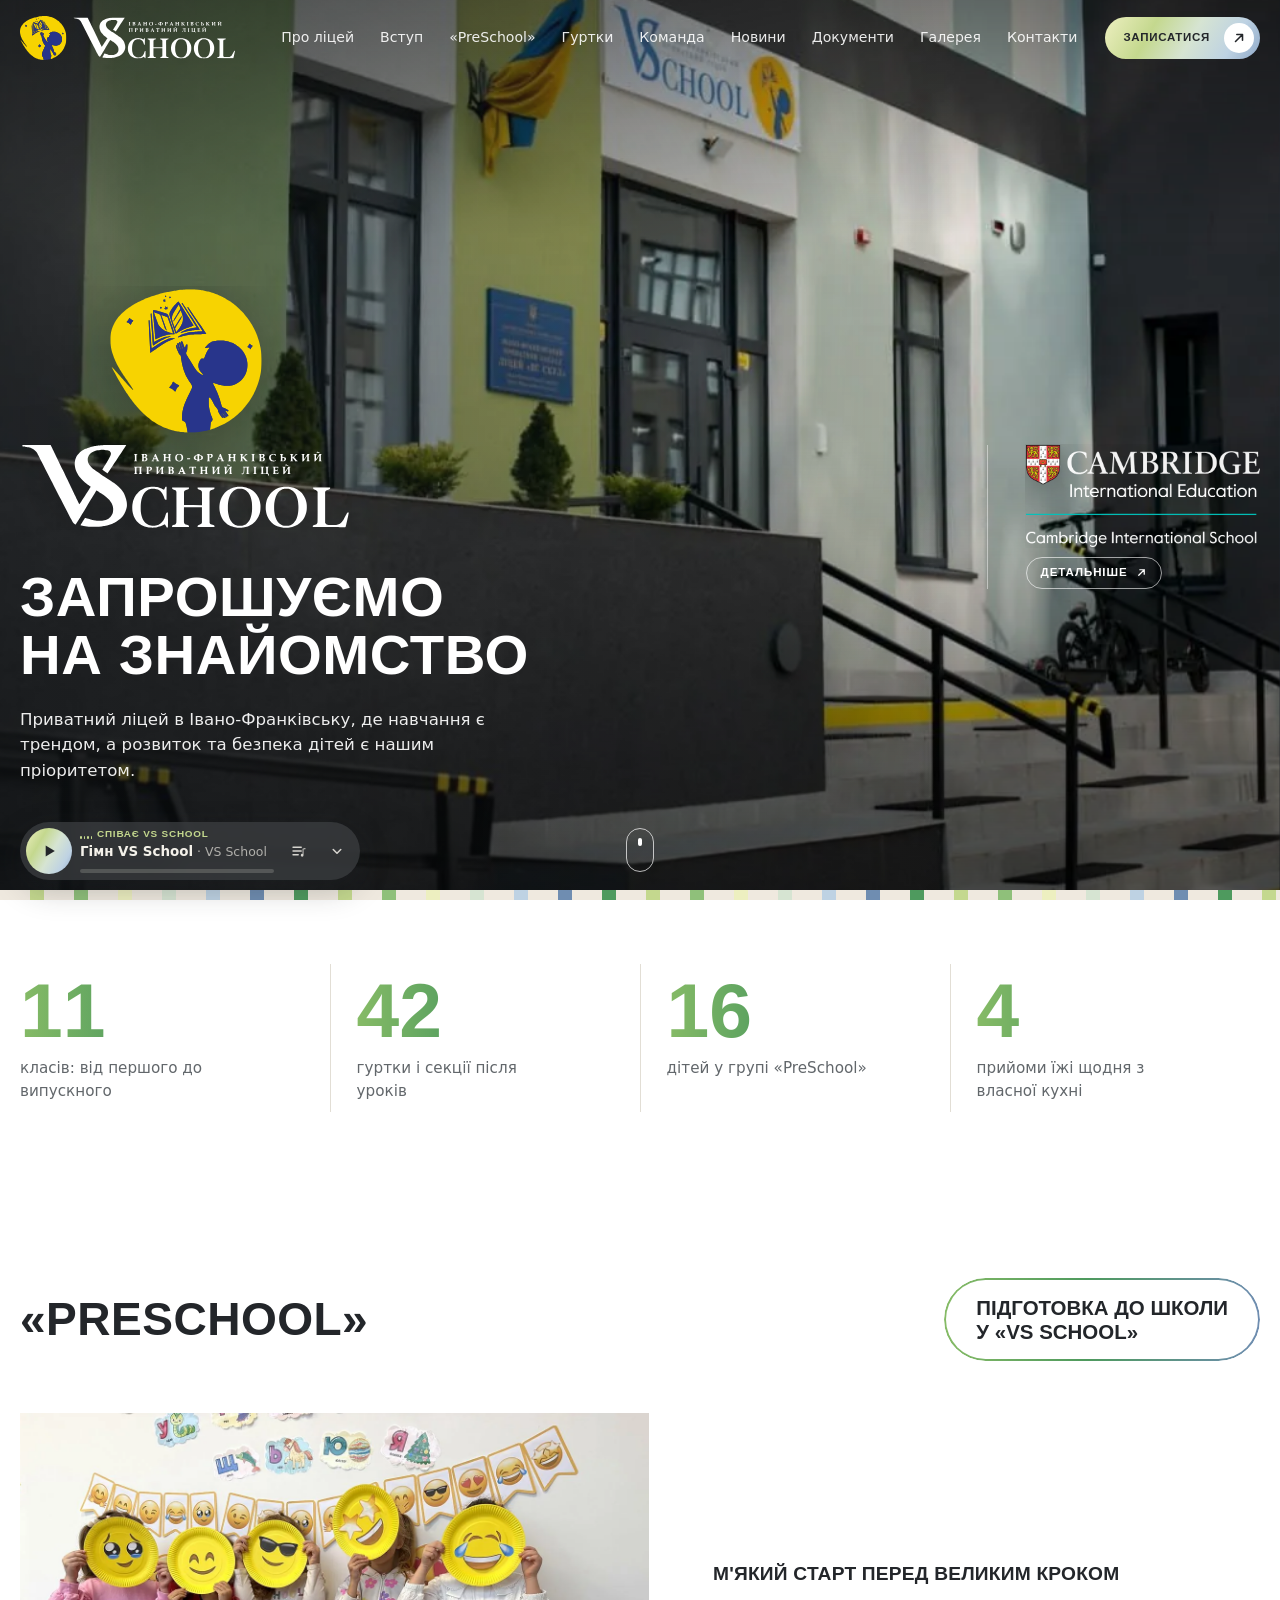
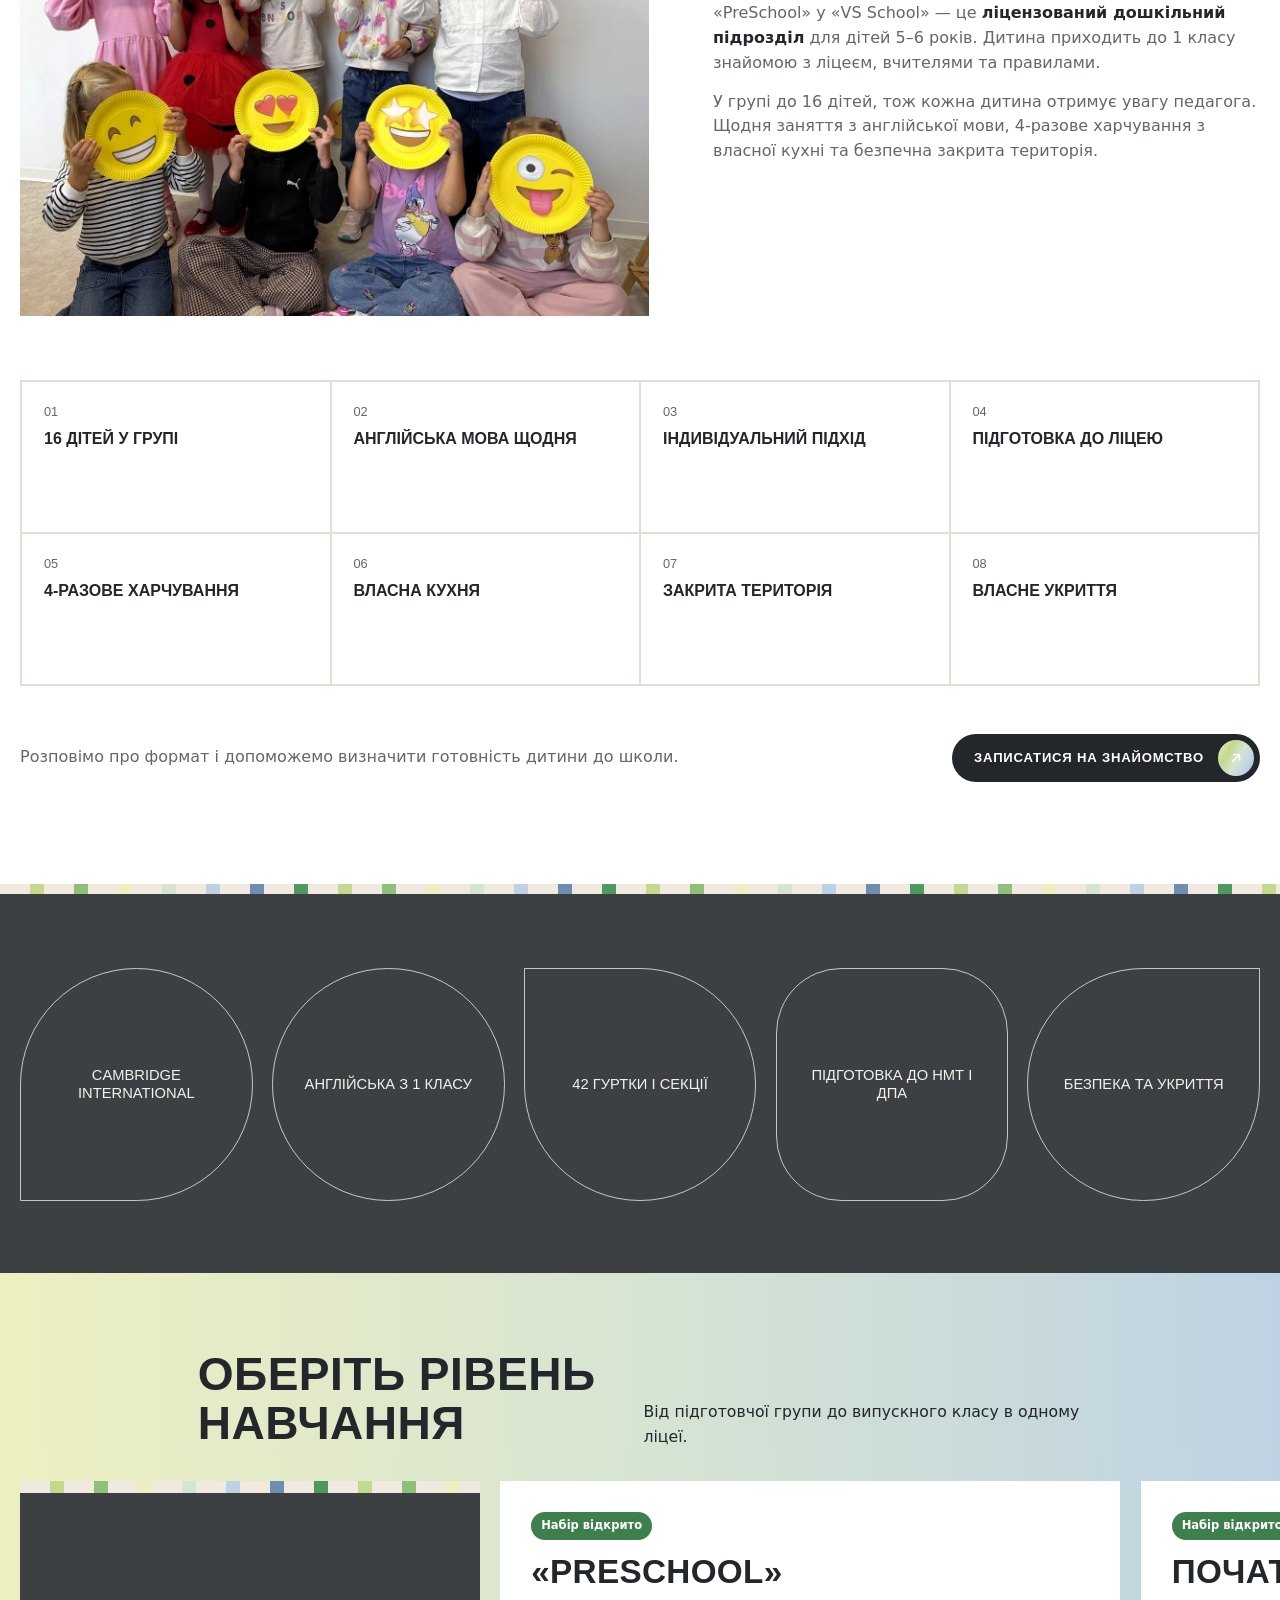
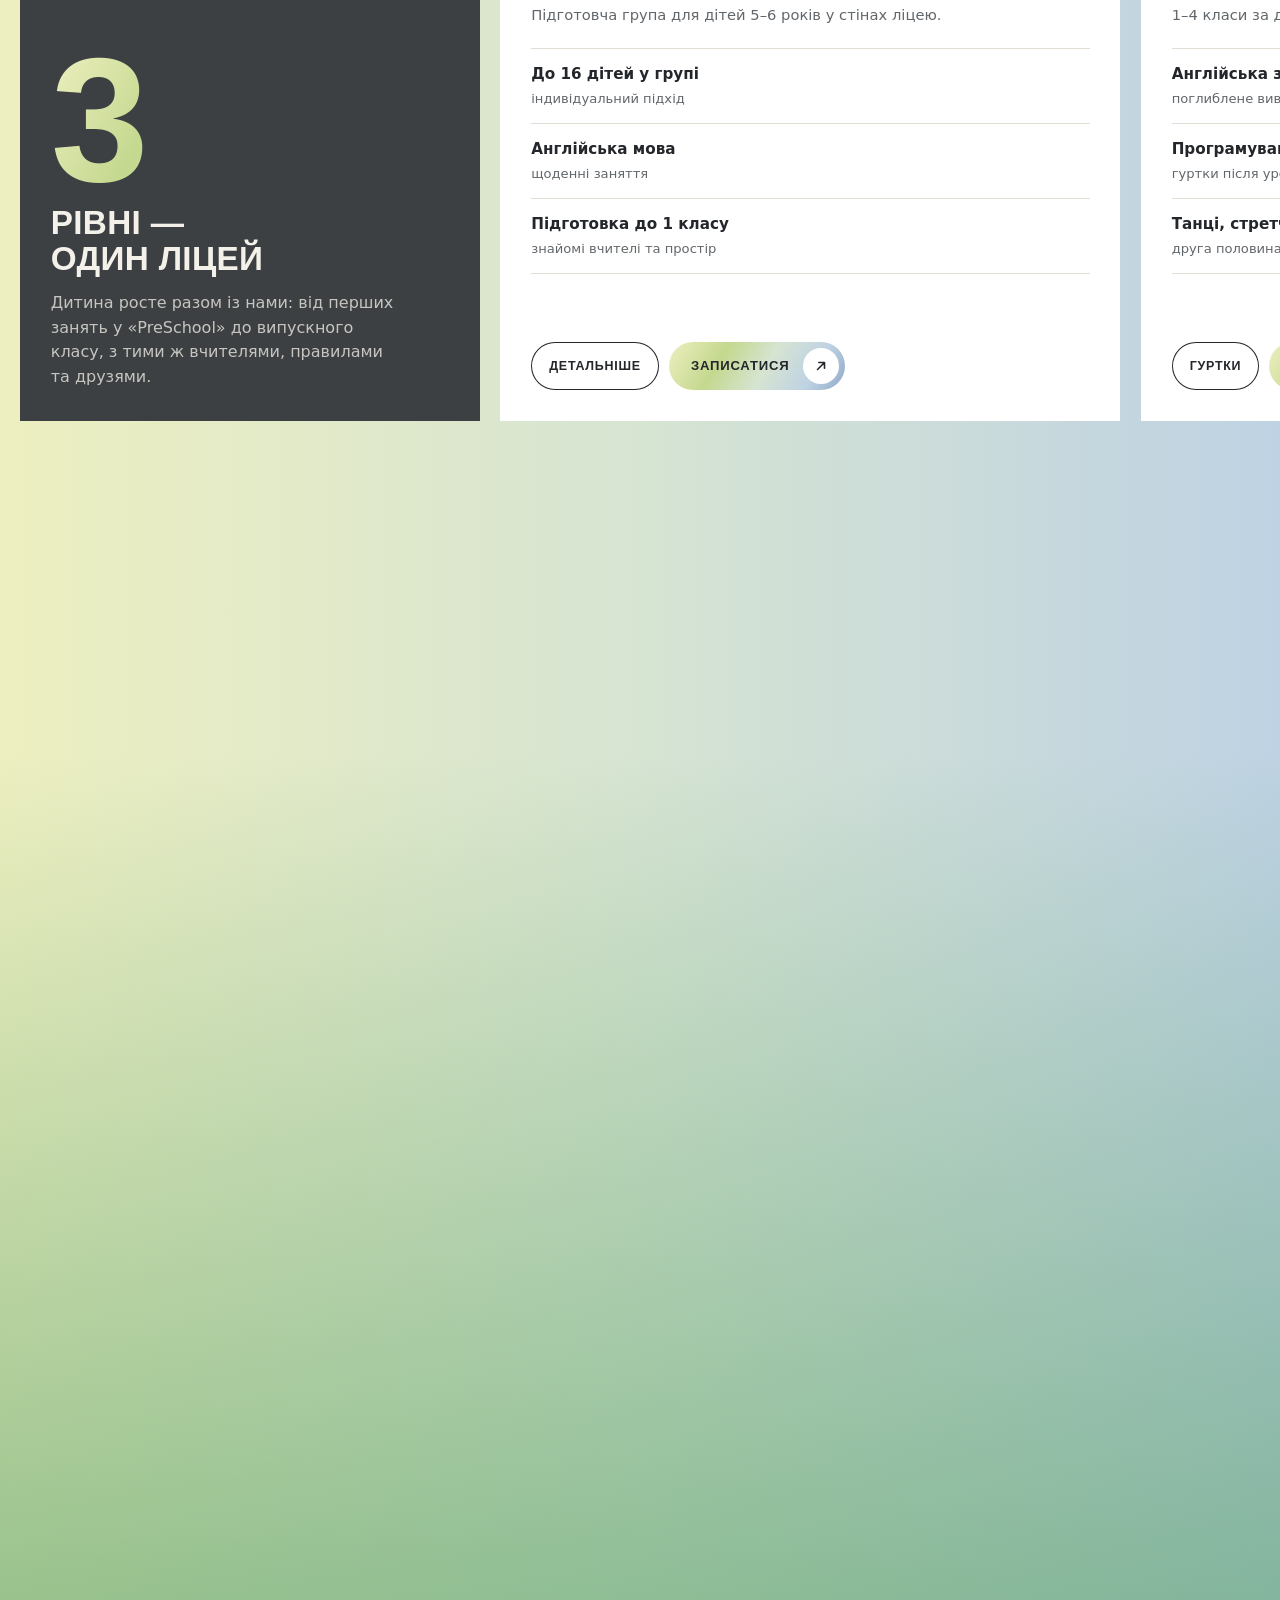
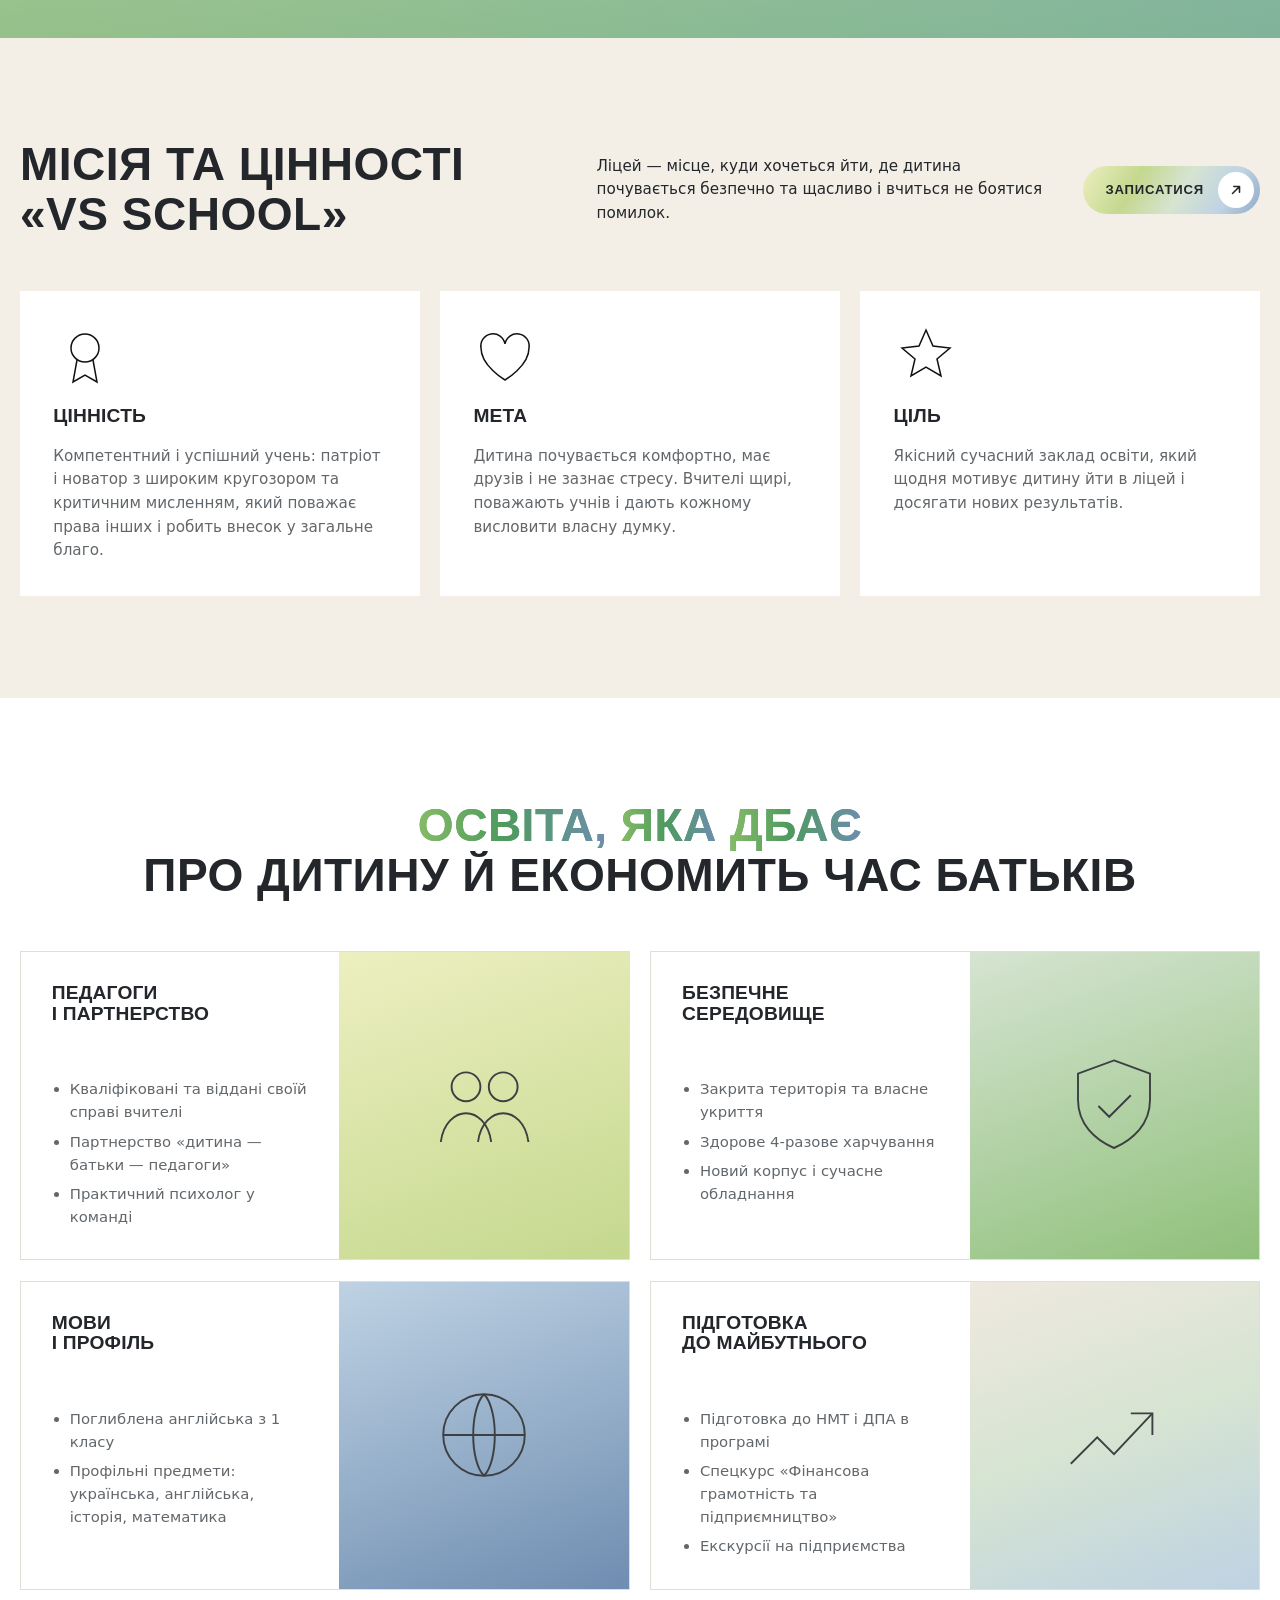
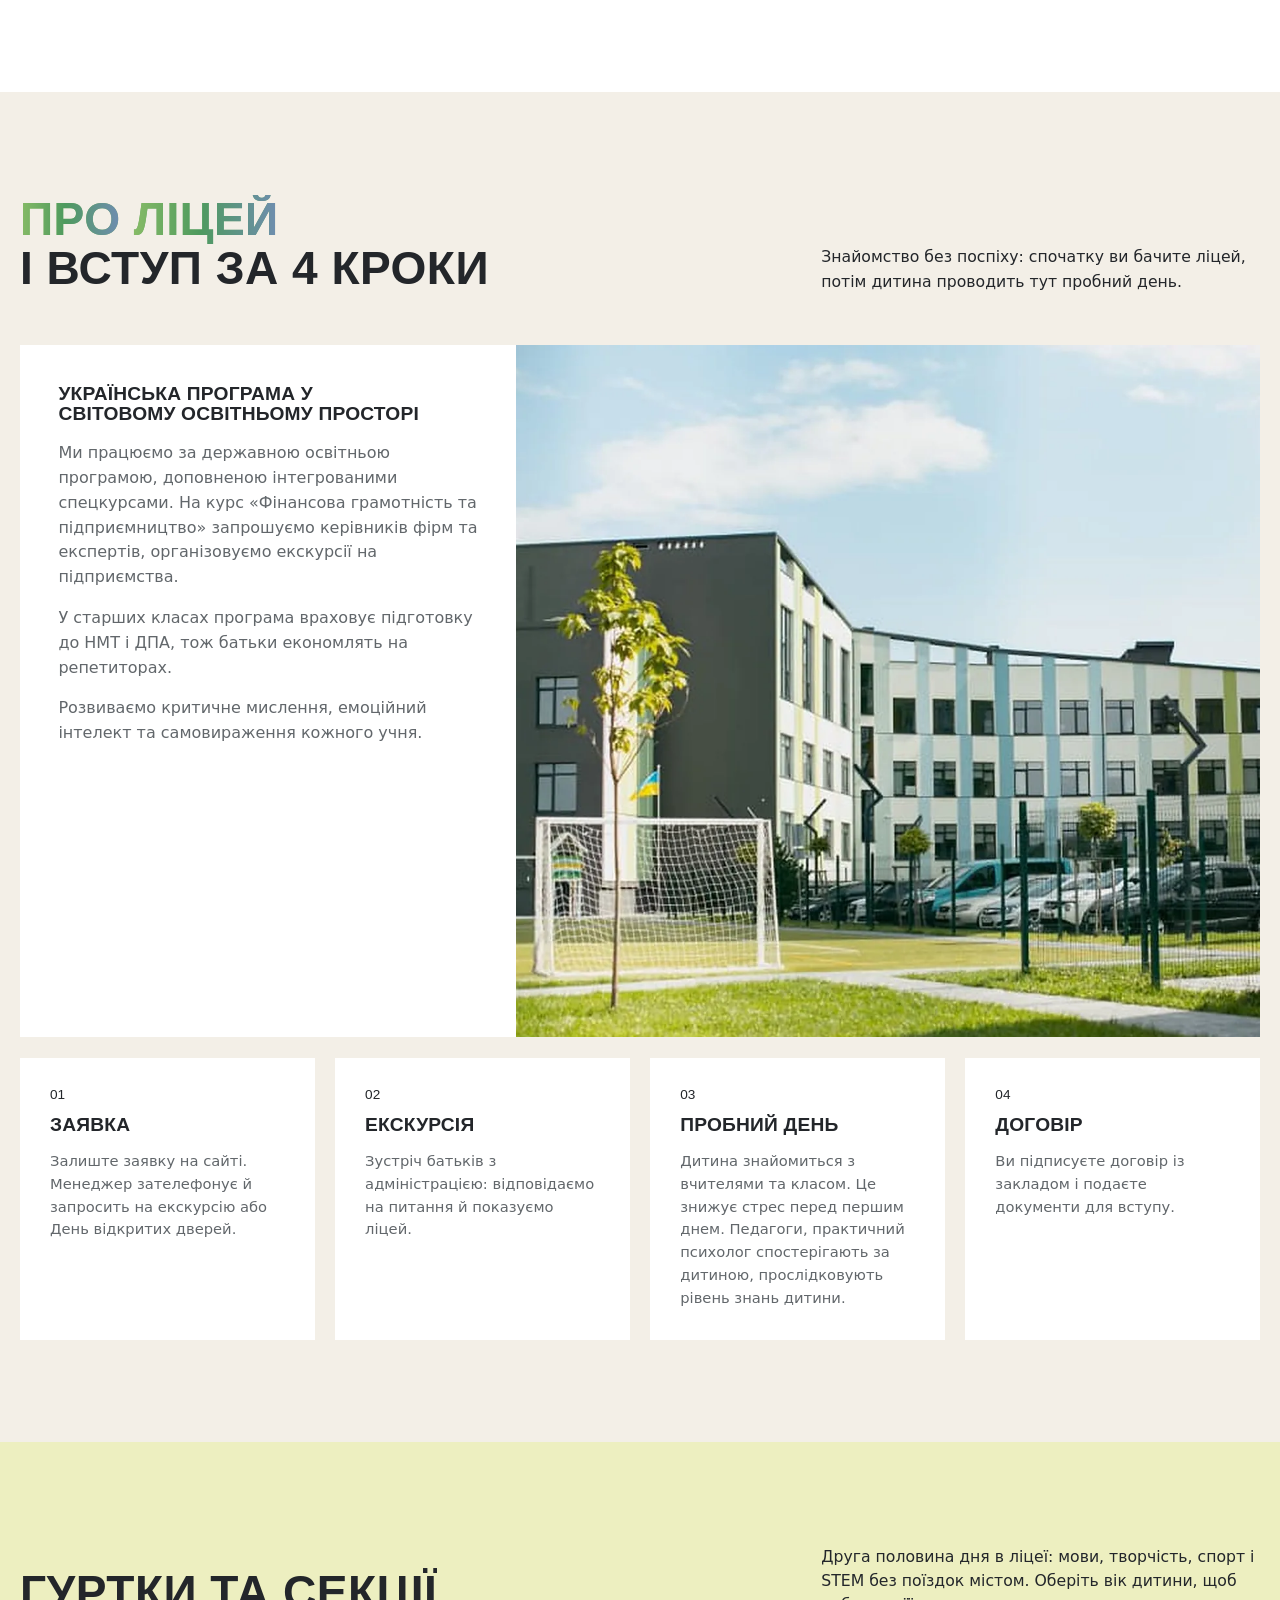
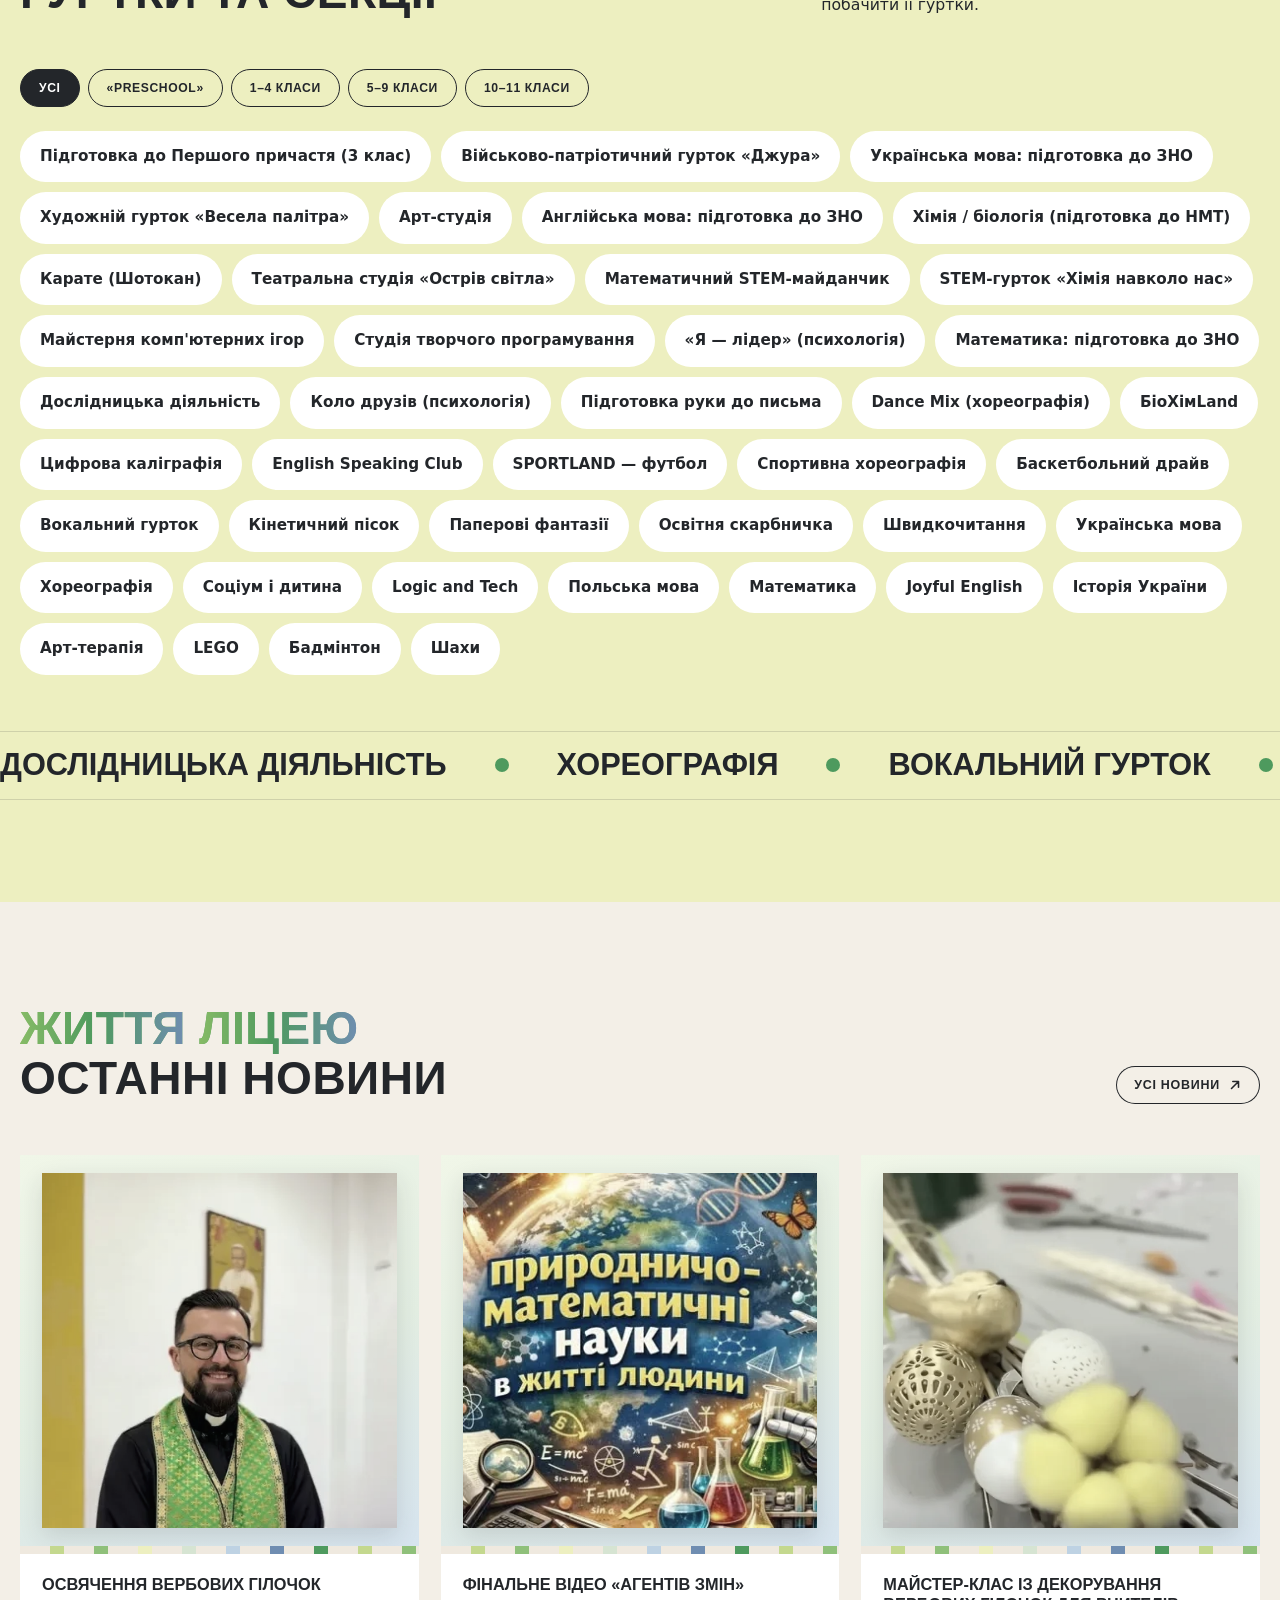
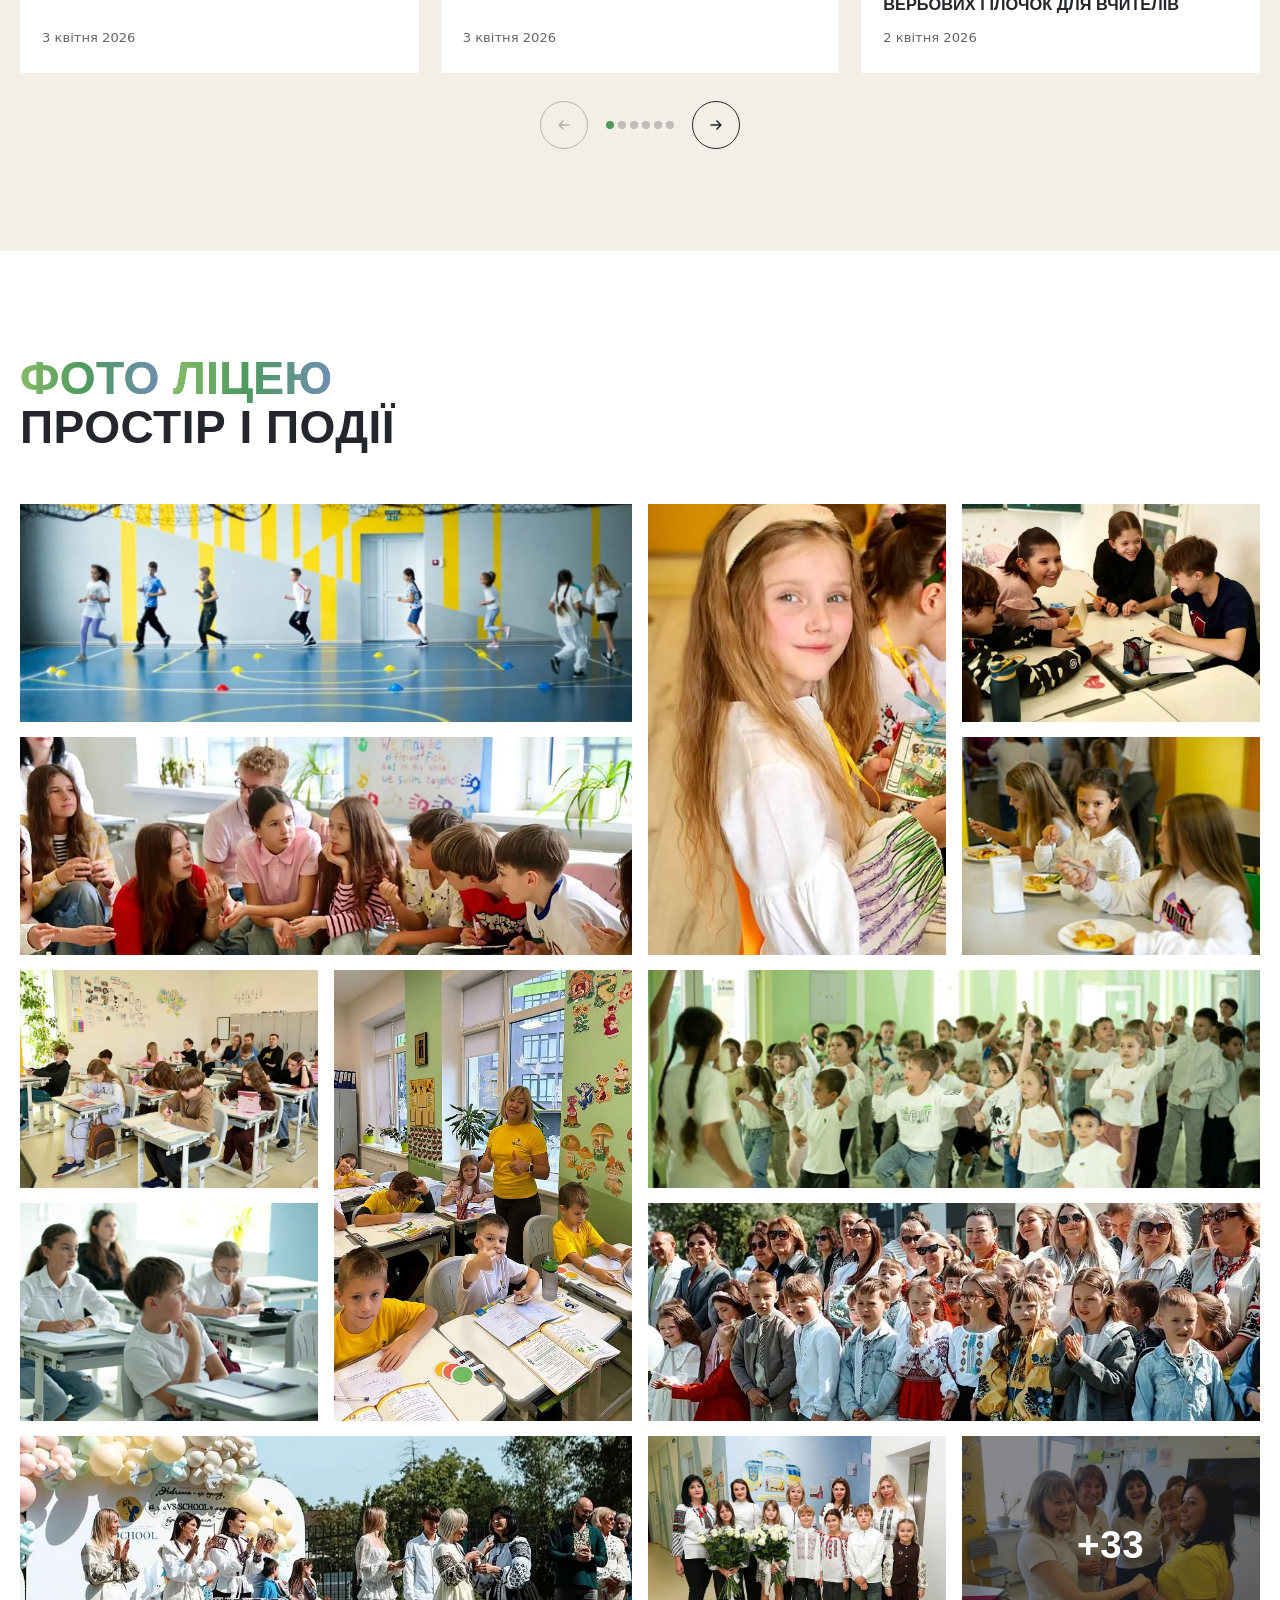
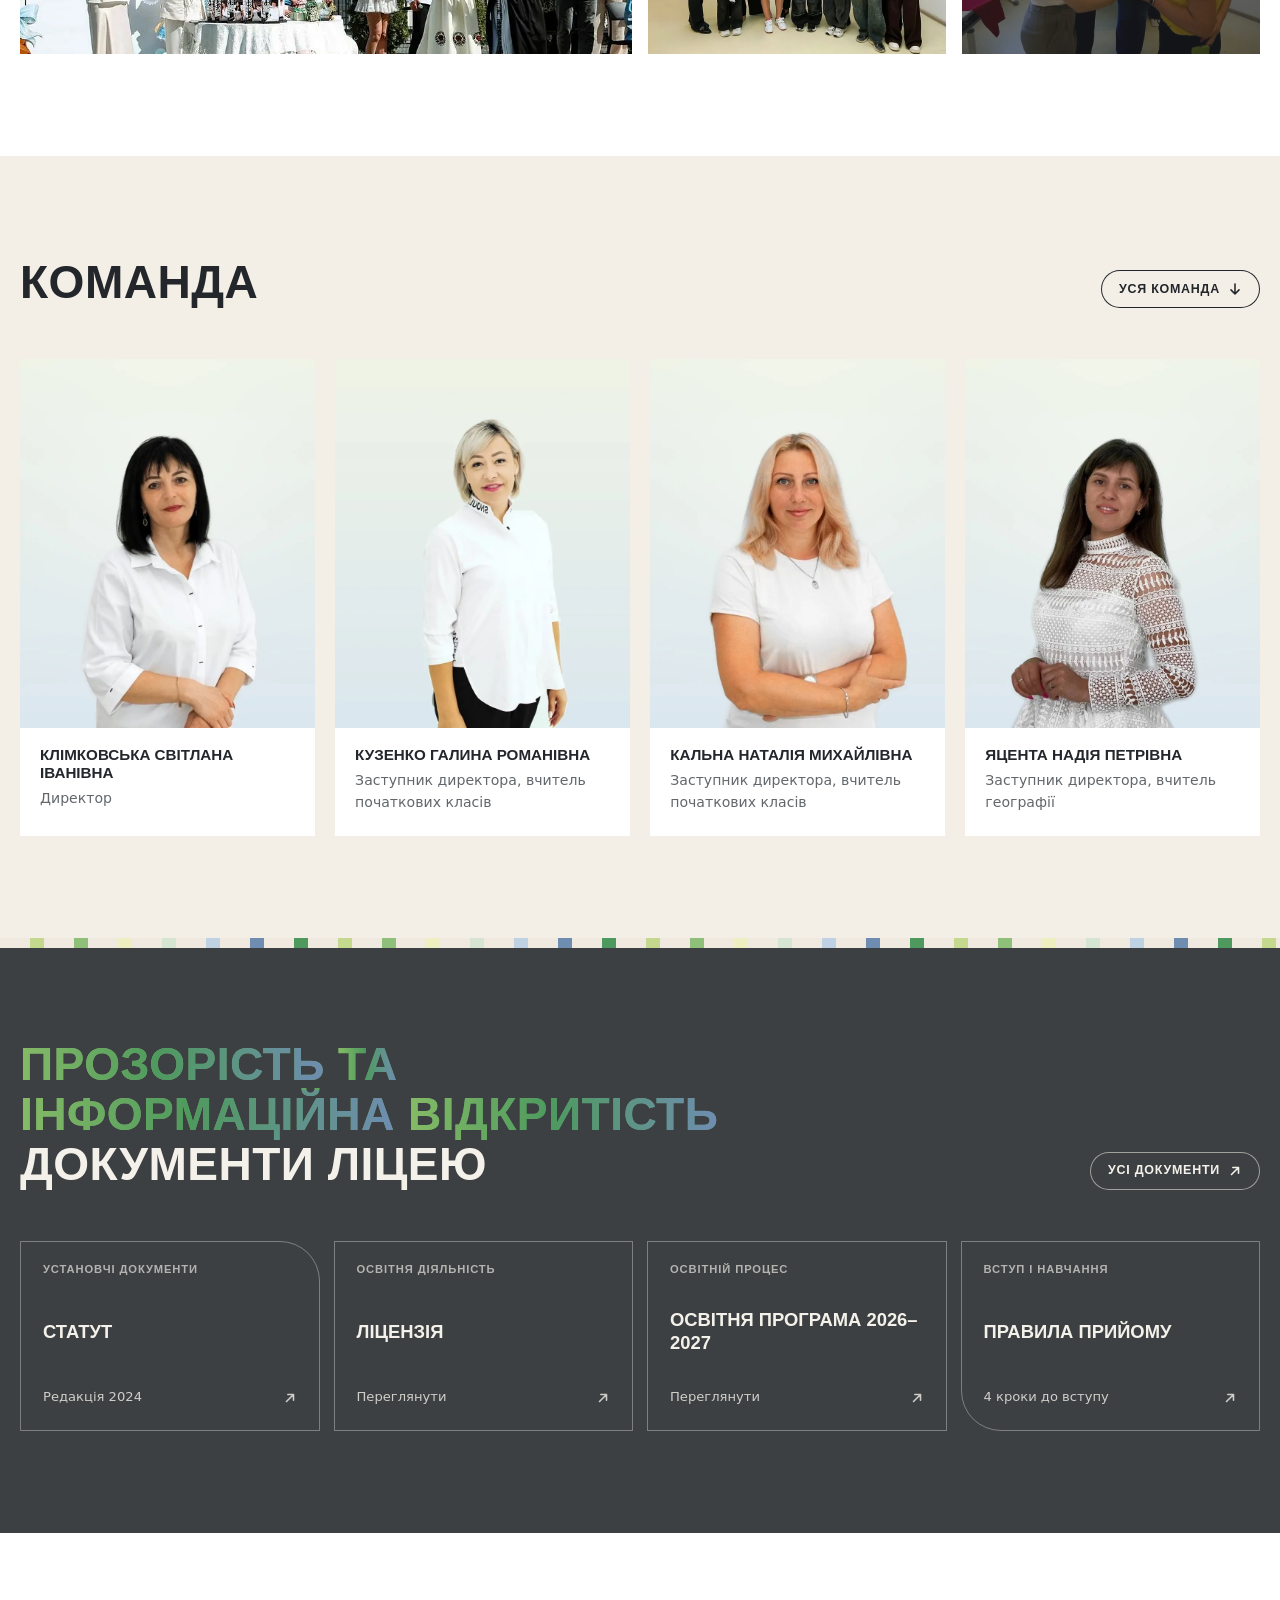
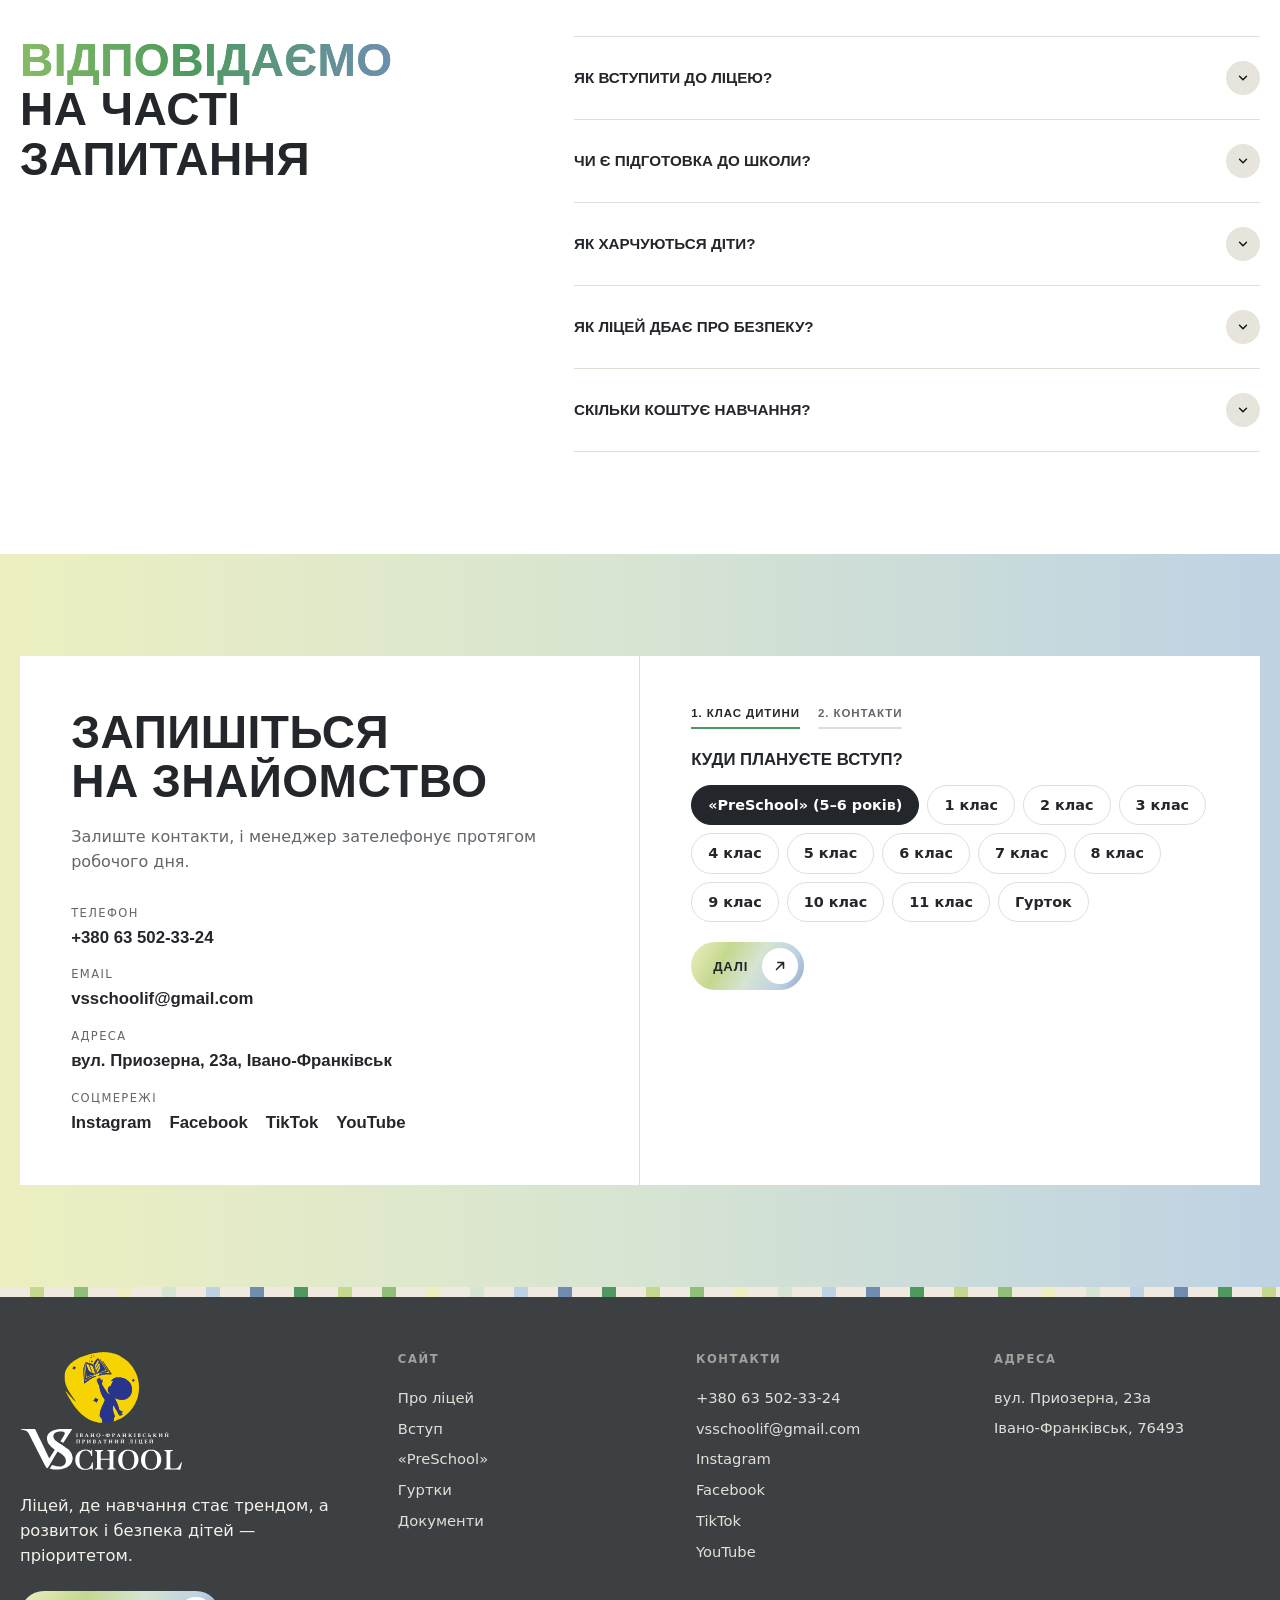
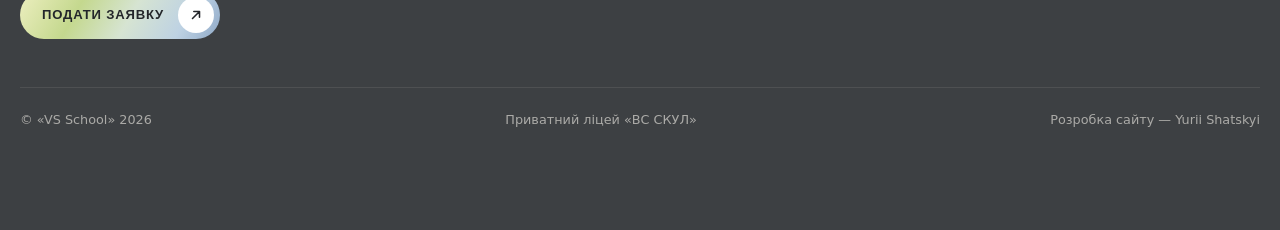
==== commit 901e3249: "Favicon Favicon без білого фону. Оптимізація стартової анімації" ====
--- a/index.html
+++ b/index.html
@@ -18,7 +18,7 @@
 <link rel="icon" type="image/png" sizes="32x32" href="images/logo/favicon-32.png">
 <link rel="apple-touch-icon" href="images/logo/apple-touch-icon.png">
 <link rel="preload" href="images/gallery/entrance.webp" as="image" fetchpriority="high">
-<link rel="stylesheet" href="vs/site.css?v=202611110736">
+<link rel="stylesheet" href="vs/site.css?v=202611110805">
 <link rel="stylesheet" href="vs/docs.css?v=202611050900">
 <link rel="stylesheet" href="vs/cambridge.css?v=202611091853">
 <link rel="stylesheet" href="vs/player.css?v=202611050900">
@@ -550,9 +550,9 @@
 <script src="vs/lib/swiper.min.js"></script>
 <script src="vs/content.js?v=202611110736"></script>
 <script src="vs/lib/lenis.min.js"></script>
-<script src="vs/player.js?v=202611110736"></script>
+<script src="vs/player.js?v=202611110805"></script>
 <script src="vs/nav.js?v=202611091820"></script>
-<script src="vs/effects.js?v=202611091914"></script>
+<script src="vs/effects.js?v=202611110805"></script>
 <script src="vs/interactive.js?v=202611101708"></script>
 <script src="vs/viewer.js?v=202611060857"></script>
 <script src="vs/cambridge.js?v=202611091856"></script>
--- a/vs/site.css
+++ b/vs/site.css
@@ -1,6 +1,6 @@
 /* ===================== vs/fonts/fonts.css ===================== */
-@font-face{font-family:"Montserrat";src:url("fonts/montserrat.woff2") format("woff2"),url("fonts/montserrat.woff") format("woff");font-weight:200 600;font-style:normal;font-display:swap}
-@font-face{font-family:"Manrope";src:url("fonts/manrope.woff2") format("woff2"),url("fonts/manrope.woff") format("woff");font-weight:400 600;font-style:normal;font-display:swap}
+@font-face{font-family:"Montserrat";src:url("montserrat.woff2") format("woff2"),url("montserrat.woff") format("woff");font-weight:200 600;font-style:normal;font-display:swap}
+@font-face{font-family:"Manrope";src:url("manrope.woff2") format("woff2"),url("manrope.woff") format("woff");font-weight:400 600;font-style:normal;font-display:swap}
 
 /* ===================== vs/lib/aos.css ===================== */
 [data-aos][data-aos][data-aos-duration="50"],body[data-aos-duration="50"] [data-aos]{transition-duration:50ms}[data-aos][data-aos][data-aos-delay="50"],body[data-aos-delay="50"] [data-aos]{transition-delay:0}[data-aos][data-aos][data-aos-delay="50"].aos-animate,body[data-aos-delay="50"] [data-aos].aos-animate{transition-delay:50ms}[data-aos][data-aos][data-aos-duration="100"],body[data-aos-duration="100"] [data-aos]{transition-duration:.1s}[data-aos][data-aos][data-aos-delay="100"],body[data-aos-delay="100"] [data-aos]{transition-delay:0}[data-aos][data-aos][data-aos-delay="100"].aos-animate,body[data-aos-delay="100"] [data-aos].aos-animate{transition-delay:.1s}[data-aos][data-aos][data-aos-duration="150"],body[data-aos-duration="150"] [data-aos]{transition-duration:.15s}[data-aos][data-aos][data-aos-delay="150"],body[data-aos-delay="150"] [data-aos]{transition-delay:0}[data-aos][data-aos][data-aos-delay="150"].aos-animate,body[data-aos-delay="150"] [data-aos].aos-animate{transition-delay:.15s}[data-aos][data-aos][data-aos-duration="200"],body[data-aos-duration="200"] [data-aos]{transition-duration:.2s}[data-aos][data-aos][data-aos-delay="200"],body[data-aos-delay="200"] [data-aos]{transition-delay:0}[data-aos][data-aos][data-aos-delay="200"].aos-animate,body[data-aos-delay="200"] [data-aos].aos-animate{transition-delay:.2s}[data-aos][data-aos][data-aos-duration="250"],body[data-aos-duration="250"] [data-aos]{transition-duration:.25s}[data-aos][data-aos][data-aos-delay="250"],body[data-aos-delay="250"] [data-aos]{transition-delay:0}[data-aos][data-aos][data-aos-delay="250"].aos-animate,body[data-aos-delay="250"] [data-aos].aos-animate{transition-delay:.25s}[data-aos][data-aos][data-aos-duration="300"],body[data-aos-duration="300"] [data-aos]{transition-duration:.3s}[data-aos][data-aos][data-aos-delay="300"],body[data-aos-delay="300"] [data-aos]{transition-delay:0}[data-aos][data-aos][data-aos-delay="300"].aos-animate,body[data-aos-delay="300"] [data-aos].aos-animate{transition-delay:.3s}[data-aos][data-aos][data-aos-duration="350"],body[data-aos-duration="350"] [data-aos]{transition-duration:.35s}[data-aos][data-aos][data-aos-delay="350"],body[data-aos-delay="350"] [data-aos]{transition-delay:0}[data-aos][data-aos][data-aos-delay="350"].aos-animate,body[data-aos-delay="350"] [data-aos].aos-animate{transition-delay:.35s}[data-aos][data-aos][data-aos-duration="400"],body[data-aos-duration="400"] [data-aos]{transition-duration:.4s}[data-aos][data-aos][data-aos-delay="400"],body[data-aos-delay="400"] [data-aos]{transition-delay:0}[data-aos][data-aos][data-aos-delay="400"].aos-animate,body[data-aos-delay="400"] [data-aos].aos-animate{transition-delay:.4s}[data-aos][data-aos][data-aos-duration="450"],body[data-aos-duration="450"] [data-aos]{transition-duration:.45s}[data-aos][data-aos][data-aos-delay="450"],body[data-aos-delay="450"] [data-aos]{transition-delay:0}[data-aos][data-aos][data-aos-delay="450"].aos-animate,body[data-aos-delay="450"] [data-aos].aos-animate{transition-delay:.45s}[data-aos][data-aos][data-aos-duration="500"],body[data-aos-duration="500"] [data-aos]{transition-duration:.5s}[data-aos][data-aos][data-aos-delay="500"],body[data-aos-delay="500"] [data-aos]{transition-delay:0}[data-aos][data-aos][data-aos-delay="500"].aos-animate,body[data-aos-delay="500"] [data-aos].aos-animate{transition-delay:.5s}[data-aos][data-aos][data-aos-duration="550"],body[data-aos-duration="550"] [data-aos]{transition-duration:.55s}[data-aos][data-aos][data-aos-delay="550"],body[data-aos-delay="550"] [data-aos]{transition-delay:0}[data-aos][data-aos][data-aos-delay="550"].aos-animate,body[data-aos-delay="550"] [data-aos].aos-animate{transition-delay:.55s}[data-aos][data-aos][data-aos-duration="600"],body[data-aos-duration="600"] [data-aos]{transition-duration:.6s}[data-aos][data-aos][data-aos-delay="600"],body[data-aos-delay="600"] [data-aos]{transition-delay:0}[data-aos][data-aos][data-aos-delay="600"].aos-animate,body[data-aos-delay="600"] [data-aos].aos-animate{transition-delay:.6s}[data-aos][data-aos][data-aos-duration="650"],body[data-aos-duration="650"] [data-aos]{transition-duration:.65s}[data-aos][data-aos][data-aos-delay="650"],body[data-aos-delay="650"] [data-aos]{transition-delay:0}[data-aos][data-aos][data-aos-delay="650"].aos-animate,body[data-aos-delay="650"] [data-aos].aos-animate{transition-delay:.65s}[data-aos][data-aos][data-aos-duration="700"],body[data-aos-duration="700"] [data-aos]{transition-duration:.7s}[data-aos][data-aos][data-aos-delay="700"],body[data-aos-delay="700"] [data-aos]{transition-delay:0}[data-aos][data-aos][data-aos-delay="700"].aos-animate,body[data-aos-delay="700"] [data-aos].aos-animate{transition-delay:.7s}[data-aos][data-aos][data-aos-duration="750"],body[data-aos-duration="750"] [data-aos]{transition-duration:.75s}[data-aos][data-aos][data-aos-delay="750"],body[data-aos-delay="750"] [data-aos]{transition-delay:0}[data-aos][data-aos][data-aos-delay="750"].aos-animate,body[data-aos-delay="750"] [data-aos].aos-animate{transition-delay:.75s}[data-aos][data-aos][data-aos-duration="800"],body[data-aos-duration="800"] [data-aos]{transition-duration:.8s}[data-aos][data-aos][data-aos-delay="800"],body[data-aos-delay="800"] [data-aos]{transition-delay:0}[data-aos][data-aos][data-aos-delay="800"].aos-animate,body[data-aos-delay="800"] [data-aos].aos-animate{transition-delay:.8s}[data-aos][data-aos][data-aos-duration="850"],body[data-aos-duration="850"] [data-aos]{transition-duration:.85s}[data-aos][data-aos][data-aos-delay="850"],body[data-aos-delay="850"] [data-aos]{transition-delay:0}[data-aos][data-aos][data-aos-delay="850"].aos-animate,body[data-aos-delay="850"] [data-aos].aos-animate{transition-delay:.85s}[data-aos][data-aos][data-aos-duration="900"],body[data-aos-duration="900"] [data-aos]{transition-duration:.9s}[data-aos][data-aos][data-aos-delay="900"],body[data-aos-delay="900"] [data-aos]{transition-delay:0}[data-aos][data-aos][data-aos-delay="900"].aos-animate,body[data-aos-delay="900"] [data-aos].aos-animate{transition-delay:.9s}[data-aos][data-aos][data-aos-duration="950"],body[data-aos-duration="950"] [data-aos]{transition-duration:.95s}[data-aos][data-aos][data-aos-delay="950"],body[data-aos-delay="950"] [data-aos]{transition-delay:0}[data-aos][data-aos][data-aos-delay="950"].aos-animate,body[data-aos-delay="950"] [data-aos].aos-animate{transition-delay:.95s}[data-aos][data-aos][data-aos-duration="1000"],body[data-aos-duration="1000"] [data-aos]{transition-duration:1s}[data-aos][data-aos][data-aos-delay="1000"],body[data-aos-delay="1000"] [data-aos]{transition-delay:0}[data-aos][data-aos][data-aos-delay="1000"].aos-animate,body[data-aos-delay="1000"] [data-aos].aos-animate{transition-delay:1s}[data-aos][data-aos][data-aos-duration="1050"],body[data-aos-duration="1050"] [data-aos]{transition-duration:1.05s}[data-aos][data-aos][data-aos-delay="1050"],body[data-aos-delay="1050"] [data-aos]{transition-delay:0}[data-aos][data-aos][data-aos-delay="1050"].aos-animate,body[data-aos-delay="1050"] [data-aos].aos-animate{transition-delay:1.05s}[data-aos][data-aos][data-aos-duration="1100"],body[data-aos-duration="1100"] [data-aos]{transition-duration:1.1s}[data-aos][data-aos][data-aos-delay="1100"],body[data-aos-delay="1100"] [data-aos]{transition-delay:0}[data-aos][data-aos][data-aos-delay="1100"].aos-animate,body[data-aos-delay="1100"] [data-aos].aos-animate{transition-delay:1.1s}[data-aos][data-aos][data-aos-duration="1150"],body[data-aos-duration="1150"] [data-aos]{transition-duration:1.15s}[data-aos][data-aos][data-aos-delay="1150"],body[data-aos-delay="1150"] [data-aos]{transition-delay:0}[data-aos][data-aos][data-aos-delay="1150"].aos-animate,body[data-aos-delay="1150"] [data-aos].aos-animate{transition-delay:1.15s}[data-aos][data-aos][data-aos-duration="1200"],body[data-aos-duration="1200"] [data-aos]{transition-duration:1.2s}[data-aos][data-aos][data-aos-delay="1200"],body[data-aos-delay="1200"] [data-aos]{transition-delay:0}[data-aos][data-aos][data-aos-delay="1200"].aos-animate,body[data-aos-delay="1200"] [data-aos].aos-animate{transition-delay:1.2s}[data-aos][data-aos][data-aos-duration="1250"],body[data-aos-duration="1250"] [data-aos]{transition-duration:1.25s}[data-aos][data-aos][data-aos-delay="1250"],body[data-aos-delay="1250"] [data-aos]{transition-delay:0}[data-aos][data-aos][data-aos-delay="1250"].aos-animate,body[data-aos-delay="1250"] [data-aos].aos-animate{transition-delay:1.25s}[data-aos][data-aos][data-aos-duration="1300"],body[data-aos-duration="1300"] [data-aos]{transition-duration:1.3s}[data-aos][data-aos][data-aos-delay="1300"],body[data-aos-delay="1300"] [data-aos]{transition-delay:0}[data-aos][data-aos][data-aos-delay="1300"].aos-animate,body[data-aos-delay="1300"] [data-aos].aos-animate{transition-delay:1.3s}[data-aos][data-aos][data-aos-duration="1350"],body[data-aos-duration="1350"] [data-aos]{transition-duration:1.35s}[data-aos][data-aos][data-aos-delay="1350"],body[data-aos-delay="1350"] [data-aos]{transition-delay:0}[data-aos][data-aos][data-aos-delay="1350"].aos-animate,body[data-aos-delay="1350"] [data-aos].aos-animate{transition-delay:1.35s}[data-aos][data-aos][data-aos-duration="1400"],body[data-aos-duration="1400"] [data-aos]{transition-duration:1.4s}[data-aos][data-aos][data-aos-delay="1400"],body[data-aos-delay="1400"] [data-aos]{transition-delay:0}[data-aos][data-aos][data-aos-delay="1400"].aos-animate,body[data-aos-delay="1400"] [data-aos].aos-animate{transition-delay:1.4s}[data-aos][data-aos][data-aos-duration="1450"],body[data-aos-duration="1450"] [data-aos]{transition-duration:1.45s}[data-aos][data-aos][data-aos-delay="1450"],body[data-aos-delay="1450"] [data-aos]{transition-delay:0}[data-aos][data-aos][data-aos-delay="1450"].aos-animate,body[data-aos-delay="1450"] [data-aos].aos-animate{transition-delay:1.45s}[data-aos][data-aos][data-aos-duration="1500"],body[data-aos-duration="1500"] [data-aos]{transition-duration:1.5s}[data-aos][data-aos][data-aos-delay="1500"],body[data-aos-delay="1500"] [data-aos]{transition-delay:0}[data-aos][data-aos][data-aos-delay="1500"].aos-animate,body[data-aos-delay="1500"] [data-aos].aos-animate{transition-delay:1.5s}[data-aos][data-aos][data-aos-duration="1550"],body[data-aos-duration="1550"] [data-aos]{transition-duration:1.55s}[data-aos][data-aos][data-aos-delay="1550"],body[data-aos-delay="1550"] [data-aos]{transition-delay:0}[data-aos][data-aos][data-aos-delay="1550"].aos-animate,body[data-aos-delay="1550"] [data-aos].aos-animate{transition-delay:1.55s}[data-aos][data-aos][data-aos-duration="1600"],body[data-aos-duration="1600"] [data-aos]{transition-duration:1.6s}[data-aos][data-aos][data-aos-delay="1600"],body[data-aos-delay="1600"] [data-aos]{transition-delay:0}[data-aos][data-aos][data-aos-delay="1600"].aos-animate,body[data-aos-delay="1600"] [data-aos].aos-animate{transition-delay:1.6s}[data-aos][data-aos][data-aos-duration="1650"],body[data-aos-duration="1650"] [data-aos]{transition-duration:1.65s}[data-aos][data-aos][data-aos-delay="1650"],body[data-aos-delay="1650"] [data-aos]{transition-delay:0}[data-aos][data-aos][data-aos-delay="1650"].aos-animate,body[data-aos-delay="1650"] [data-aos].aos-animate{transition-delay:1.65s}[data-aos][data-aos][data-aos-duration="1700"],body[data-aos-duration="1700"] [data-aos]{transition-duration:1.7s}[data-aos][data-aos][data-aos-delay="1700"],body[data-aos-delay="1700"] [data-aos]{transition-delay:0}[data-aos][data-aos][data-aos-delay="1700"].aos-animate,body[data-aos-delay="1700"] [data-aos].aos-animate{transition-delay:1.7s}[data-aos][data-aos][data-aos-duration="1750"],body[data-aos-duration="1750"] [data-aos]{transition-duration:1.75s}[data-aos][data-aos][data-aos-delay="1750"],body[data-aos-delay="1750"] [data-aos]{transition-delay:0}[data-aos][data-aos][data-aos-delay="1750"].aos-animate,body[data-aos-delay="1750"] [data-aos].aos-animate{transition-delay:1.75s}[data-aos][data-aos][data-aos-duration="1800"],body[data-aos-duration="1800"] [data-aos]{transition-duration:1.8s}[data-aos][data-aos][data-aos-delay="1800"],body[data-aos-delay="1800"] [data-aos]{transition-delay:0}[data-aos][data-aos][data-aos-delay="1800"].aos-animate,body[data-aos-delay="1800"] [data-aos].aos-animate{transition-delay:1.8s}[data-aos][data-aos][data-aos-duration="1850"],body[data-aos-duration="1850"] [data-aos]{transition-duration:1.85s}[data-aos][data-aos][data-aos-delay="1850"],body[data-aos-delay="1850"] [data-aos]{transition-delay:0}[data-aos][data-aos][data-aos-delay="1850"].aos-animate,body[data-aos-delay="1850"] [data-aos].aos-animate{transition-delay:1.85s}[data-aos][data-aos][data-aos-duration="1900"],body[data-aos-duration="1900"] [data-aos]{transition-duration:1.9s}[data-aos][data-aos][data-aos-delay="1900"],body[data-aos-delay="1900"] [data-aos]{transition-delay:0}[data-aos][data-aos][data-aos-delay="1900"].aos-animate,body[data-aos-delay="1900"] [data-aos].aos-animate{transition-delay:1.9s}[data-aos][data-aos][data-aos-duration="1950"],body[data-aos-duration="1950"] [data-aos]{transition-duration:1.95s}[data-aos][data-aos][data-aos-delay="1950"],body[data-aos-delay="1950"] [data-aos]{transition-delay:0}[data-aos][data-aos][data-aos-delay="1950"].aos-animate,body[data-aos-delay="1950"] [data-aos].aos-animate{transition-delay:1.95s}[data-aos][data-aos][data-aos-duration="2000"],body[data-aos-duration="2000"] [data-aos]{transition-duration:2s}[data-aos][data-aos][data-aos-delay="2000"],body[data-aos-delay="2000"] [data-aos]{transition-delay:0}[data-aos][data-aos][data-aos-delay="2000"].aos-animate,body[data-aos-delay="2000"] [data-aos].aos-animate{transition-delay:2s}[data-aos][data-aos][data-aos-duration="2050"],body[data-aos-duration="2050"] [data-aos]{transition-duration:2.05s}[data-aos][data-aos][data-aos-delay="2050"],body[data-aos-delay="2050"] [data-aos]{transition-delay:0}[data-aos][data-aos][data-aos-delay="2050"].aos-animate,body[data-aos-delay="2050"] [data-aos].aos-animate{transition-delay:2.05s}[data-aos][data-aos][data-aos-duration="2100"],body[data-aos-duration="2100"] [data-aos]{transition-duration:2.1s}[data-aos][data-aos][data-aos-delay="2100"],body[data-aos-delay="2100"] [data-aos]{transition-delay:0}[data-aos][data-aos][data-aos-delay="2100"].aos-animate,body[data-aos-delay="2100"] [data-aos].aos-animate{transition-delay:2.1s}[data-aos][data-aos][data-aos-duration="2150"],body[data-aos-duration="2150"] [data-aos]{transition-duration:2.15s}[data-aos][data-aos][data-aos-delay="2150"],body[data-aos-delay="2150"] [data-aos]{transition-delay:0}[data-aos][data-aos][data-aos-delay="2150"].aos-animate,body[data-aos-delay="2150"] [data-aos].aos-animate{transition-delay:2.15s}[data-aos][data-aos][data-aos-duration="2200"],body[data-aos-duration="2200"] [data-aos]{transition-duration:2.2s}[data-aos][data-aos][data-aos-delay="2200"],body[data-aos-delay="2200"] [data-aos]{transition-delay:0}[data-aos][data-aos][data-aos-delay="2200"].aos-animate,body[data-aos-delay="2200"] [data-aos].aos-animate{transition-delay:2.2s}[data-aos][data-aos][data-aos-duration="2250"],body[data-aos-duration="2250"] [data-aos]{transition-duration:2.25s}[data-aos][data-aos][data-aos-delay="2250"],body[data-aos-delay="2250"] [data-aos]{transition-delay:0}[data-aos][data-aos][data-aos-delay="2250"].aos-animate,body[data-aos-delay="2250"] [data-aos].aos-animate{transition-delay:2.25s}[data-aos][data-aos][data-aos-duration="2300"],body[data-aos-duration="2300"] [data-aos]{transition-duration:2.3s}[data-aos][data-aos][data-aos-delay="2300"],body[data-aos-delay="2300"] [data-aos]{transition-delay:0}[data-aos][data-aos][data-aos-delay="2300"].aos-animate,body[data-aos-delay="2300"] [data-aos].aos-animate{transition-delay:2.3s}[data-aos][data-aos][data-aos-duration="2350"],body[data-aos-duration="2350"] [data-aos]{transition-duration:2.35s}[data-aos][data-aos][data-aos-delay="2350"],body[data-aos-delay="2350"] [data-aos]{transition-delay:0}[data-aos][data-aos][data-aos-delay="2350"].aos-animate,body[data-aos-delay="2350"] [data-aos].aos-animate{transition-delay:2.35s}[data-aos][data-aos][data-aos-duration="2400"],body[data-aos-duration="2400"] [data-aos]{transition-duration:2.4s}[data-aos][data-aos][data-aos-delay="2400"],body[data-aos-delay="2400"] [data-aos]{transition-delay:0}[data-aos][data-aos][data-aos-delay="2400"].aos-animate,body[data-aos-delay="2400"] [data-aos].aos-animate{transition-delay:2.4s}[data-aos][data-aos][data-aos-duration="2450"],body[data-aos-duration="2450"] [data-aos]{transition-duration:2.45s}[data-aos][data-aos][data-aos-delay="2450"],body[data-aos-delay="2450"] [data-aos]{transition-delay:0}[data-aos][data-aos][data-aos-delay="2450"].aos-animate,body[data-aos-delay="2450"] [data-aos].aos-animate{transition-delay:2.45s}[data-aos][data-aos][data-aos-duration="2500"],body[data-aos-duration="2500"] [data-aos]{transition-duration:2.5s}[data-aos][data-aos][data-aos-delay="2500"],body[data-aos-delay="2500"] [data-aos]{transition-delay:0}[data-aos][data-aos][data-aos-delay="2500"].aos-animate,body[data-aos-delay="2500"] [data-aos].aos-animate{transition-delay:2.5s}[data-aos][data-aos][data-aos-duration="2550"],body[data-aos-duration="2550"] [data-aos]{transition-duration:2.55s}[data-aos][data-aos][data-aos-delay="2550"],body[data-aos-delay="2550"] [data-aos]{transition-delay:0}[data-aos][data-aos][data-aos-delay="2550"].aos-animate,body[data-aos-delay="2550"] [data-aos].aos-animate{transition-delay:2.55s}[data-aos][data-aos][data-aos-duration="2600"],body[data-aos-duration="2600"] [data-aos]{transition-duration:2.6s}[data-aos][data-aos][data-aos-delay="2600"],body[data-aos-delay="2600"] [data-aos]{transition-delay:0}[data-aos][data-aos][data-aos-delay="2600"].aos-animate,body[data-aos-delay="2600"] [data-aos].aos-animate{transition-delay:2.6s}[data-aos][data-aos][data-aos-duration="2650"],body[data-aos-duration="2650"] [data-aos]{transition-duration:2.65s}[data-aos][data-aos][data-aos-delay="2650"],body[data-aos-delay="2650"] [data-aos]{transition-delay:0}[data-aos][data-aos][data-aos-delay="2650"].aos-animate,body[data-aos-delay="2650"] [data-aos].aos-animate{transition-delay:2.65s}[data-aos][data-aos][data-aos-duration="2700"],body[data-aos-duration="2700"] [data-aos]{transition-duration:2.7s}[data-aos][data-aos][data-aos-delay="2700"],body[data-aos-delay="2700"] [data-aos]{transition-delay:0}[data-aos][data-aos][data-aos-delay="2700"].aos-animate,body[data-aos-delay="2700"] [data-aos].aos-animate{transition-delay:2.7s}[data-aos][data-aos][data-aos-duration="2750"],body[data-aos-duration="2750"] [data-aos]{transition-duration:2.75s}[data-aos][data-aos][data-aos-delay="2750"],body[data-aos-delay="2750"] [data-aos]{transition-delay:0}[data-aos][data-aos][data-aos-delay="2750"].aos-animate,body[data-aos-delay="2750"] [data-aos].aos-animate{transition-delay:2.75s}[data-aos][data-aos][data-aos-duration="2800"],body[data-aos-duration="2800"] [data-aos]{transition-duration:2.8s}[data-aos][data-aos][data-aos-delay="2800"],body[data-aos-delay="2800"] [data-aos]{transition-delay:0}[data-aos][data-aos][data-aos-delay="2800"].aos-animate,body[data-aos-delay="2800"] [data-aos].aos-animate{transition-delay:2.8s}[data-aos][data-aos][data-aos-duration="2850"],body[data-aos-duration="2850"] [data-aos]{transition-duration:2.85s}[data-aos][data-aos][data-aos-delay="2850"],body[data-aos-delay="2850"] [data-aos]{transition-delay:0}[data-aos][data-aos][data-aos-delay="2850"].aos-animate,body[data-aos-delay="2850"] [data-aos].aos-animate{transition-delay:2.85s}[data-aos][data-aos][data-aos-duration="2900"],body[data-aos-duration="2900"] [data-aos]{transition-duration:2.9s}[data-aos][data-aos][data-aos-delay="2900"],body[data-aos-delay="2900"] [data-aos]{transition-delay:0}[data-aos][data-aos][data-aos-delay="2900"].aos-animate,body[data-aos-delay="2900"] [data-aos].aos-animate{transition-delay:2.9s}[data-aos][data-aos][data-aos-duration="2950"],body[data-aos-duration="2950"] [data-aos]{transition-duration:2.95s}[data-aos][data-aos][data-aos-delay="2950"],body[data-aos-delay="2950"] [data-aos]{transition-delay:0}[data-aos][data-aos][data-aos-delay="2950"].aos-animate,body[data-aos-delay="2950"] [data-aos].aos-animate{transition-delay:2.95s}[data-aos][data-aos][data-aos-duration="3000"],body[data-aos-duration="3000"] [data-aos]{transition-duration:3s}[data-aos][data-aos][data-aos-delay="3000"],body[data-aos-delay="3000"] [data-aos]{transition-delay:0}[data-aos][data-aos][data-aos-delay="3000"].aos-animate,body[data-aos-delay="3000"] [data-aos].aos-animate{transition-delay:3s}[data-aos][data-aos][data-aos-easing=linear],body[data-aos-easing=linear] [data-aos]{transition-timing-function:cubic-bezier(.25,.25,.75,.75)}[data-aos][data-aos][data-aos-easing=ease],body[data-aos-easing=ease] [data-aos]{transition-timing-function:ease}[data-aos][data-aos][data-aos-easing=ease-in],body[data-aos-easing=ease-in] [data-aos]{transition-timing-function:ease-in}[data-aos][data-aos][data-aos-easing=ease-out],body[data-aos-easing=ease-out] [data-aos]{transition-timing-function:ease-out}[data-aos][data-aos][data-aos-easing=ease-in-out],body[data-aos-easing=ease-in-out] [data-aos]{transition-timing-function:ease-in-out}[data-aos][data-aos][data-aos-easing=ease-in-back],body[data-aos-easing=ease-in-back] [data-aos]{transition-timing-function:cubic-bezier(.6,-.28,.735,.045)}[data-aos][data-aos][data-aos-easing=ease-out-back],body[data-aos-easing=ease-out-back] [data-aos]{transition-timing-function:cubic-bezier(.175,.885,.32,1.275)}[data-aos][data-aos][data-aos-easing=ease-in-out-back],body[data-aos-easing=ease-in-out-back] [data-aos]{transition-timing-function:cubic-bezier(.68,-.55,.265,1.55)}[data-aos][data-aos][data-aos-easing=ease-in-sine],body[data-aos-easing=ease-in-sine] [data-aos]{transition-timing-function:cubic-bezier(.47,0,.745,.715)}[data-aos][data-aos][data-aos-easing=ease-out-sine],body[data-aos-easing=ease-out-sine] [data-aos]{transition-timing-function:cubic-bezier(.39,.575,.565,1)}[data-aos][data-aos][data-aos-easing=ease-in-out-sine],body[data-aos-easing=ease-in-out-sine] [data-aos]{transition-timing-function:cubic-bezier(.445,.05,.55,.95)}[data-aos][data-aos][data-aos-easing=ease-in-quad],body[data-aos-easing=ease-in-quad] [data-aos]{transition-timing-function:cubic-bezier(.55,.085,.68,.53)}[data-aos][data-aos][data-aos-easing=ease-out-quad],body[data-aos-easing=ease-out-quad] [data-aos]{transition-timing-function:cubic-bezier(.25,.46,.45,.94)}[data-aos][data-aos][data-aos-easing=ease-in-out-quad],body[data-aos-easing=ease-in-out-quad] [data-aos]{transition-timing-function:cubic-bezier(.455,.03,.515,.955)}[data-aos][data-aos][data-aos-easing=ease-in-cubic],body[data-aos-easing=ease-in-cubic] [data-aos]{transition-timing-function:cubic-bezier(.55,.085,.68,.53)}[data-aos][data-aos][data-aos-easing=ease-out-cubic],body[data-aos-easing=ease-out-cubic] [data-aos]{transition-timing-function:cubic-bezier(.25,.46,.45,.94)}[data-aos][data-aos][data-aos-easing=ease-in-out-cubic],body[data-aos-easing=ease-in-out-cubic] [data-aos]{transition-timing-function:cubic-bezier(.455,.03,.515,.955)}[data-aos][data-aos][data-aos-easing=ease-in-quart],body[data-aos-easing=ease-in-quart] [data-aos]{transition-timing-function:cubic-bezier(.55,.085,.68,.53)}[data-aos][data-aos][data-aos-easing=ease-out-quart],body[data-aos-easing=ease-out-quart] [data-aos]{transition-timing-function:cubic-bezier(.25,.46,.45,.94)}[data-aos][data-aos][data-aos-easing=ease-in-out-quart],body[data-aos-easing=ease-in-out-quart] [data-aos]{transition-timing-function:cubic-bezier(.455,.03,.515,.955)}[data-aos^=fade][data-aos^=fade]{opacity:0;transition-property:opacity,transform}[data-aos^=fade][data-aos^=fade].aos-animate{opacity:1;transform:translateZ(0)}[data-aos=fade-up]{transform:translate3d(0,100px,0)}[data-aos=fade-down]{transform:translate3d(0,-100px,0)}[data-aos=fade-right]{transform:translate3d(-100px,0,0)}[data-aos=fade-left]{transform:translate3d(100px,0,0)}[data-aos=fade-up-right]{transform:translate3d(-100px,100px,0)}[data-aos=fade-up-left]{transform:translate3d(100px,100px,0)}[data-aos=fade-down-right]{transform:translate3d(-100px,-100px,0)}[data-aos=fade-down-left]{transform:translate3d(100px,-100px,0)}[data-aos^=zoom][data-aos^=zoom]{opacity:0;transition-property:opacity,transform}[data-aos^=zoom][data-aos^=zoom].aos-animate{opacity:1;transform:translateZ(0) scale(1)}[data-aos=zoom-in]{transform:scale(.6)}[data-aos=zoom-in-up]{transform:translate3d(0,100px,0) scale(.6)}[data-aos=zoom-in-down]{transform:translate3d(0,-100px,0) scale(.6)}[data-aos=zoom-in-right]{transform:translate3d(-100px,0,0) scale(.6)}[data-aos=zoom-in-left]{transform:translate3d(100px,0,0) scale(.6)}[data-aos=zoom-out]{transform:scale(1.2)}[data-aos=zoom-out-up]{transform:translate3d(0,100px,0) scale(1.2)}[data-aos=zoom-out-down]{transform:translate3d(0,-100px,0) scale(1.2)}[data-aos=zoom-out-right]{transform:translate3d(-100px,0,0) scale(1.2)}[data-aos=zoom-out-left]{transform:translate3d(100px,0,0) scale(1.2)}[data-aos^=slide][data-aos^=slide]{transition-property:transform}[data-aos^=slide][data-aos^=slide].aos-animate{transform:translateZ(0)}[data-aos=slide-up]{transform:translate3d(0,100%,0)}[data-aos=slide-down]{transform:translate3d(0,-100%,0)}[data-aos=slide-right]{transform:translate3d(-100%,0,0)}[data-aos=slide-left]{transform:translate3d(100%,0,0)}[data-aos^=flip][data-aos^=flip]{backface-visibility:hidden;transition-property:transform}[data-aos=flip-left]{transform:perspective(2500px) rotateY(-100deg)}[data-aos=flip-left].aos-animate{transform:perspective(2500px) rotateY(0)}[data-aos=flip-right]{transform:perspective(2500px) rotateY(100deg)}[data-aos=flip-right].aos-animate{transform:perspective(2500px) rotateY(0)}[data-aos=flip-up]{transform:perspective(2500px) rotateX(-100deg)}[data-aos=flip-up].aos-animate{transform:perspective(2500px) rotateX(0)}[data-aos=flip-down]{transform:perspective(2500px) rotateX(100deg)}[data-aos=flip-down].aos-animate{transform:perspective(2500px) rotateX(0)}
@@ -410,10 +410,10 @@
 }
 
 /* ===================== vs/effects.css ===================== */
-.intro{position:fixed;inset:0;z-index:100;background:var(--dark);display:grid;place-items:center;align-content:center;gap:28px;transition:transform .9s cubic-bezier(.7,0,.2,1)}
-.intro img{height:clamp(120px,18vw,180px);width:auto;animation:intro-logo 1s cubic-bezier(.2,.7,.2,1) both}
+.intro{position:fixed;inset:0;z-index:100;background:var(--dark);display:grid;place-items:center;align-content:center;gap:28px;transition:transform .7s cubic-bezier(.7,0,.2,1)}
+.intro img{height:clamp(120px,18vw,180px);width:auto;animation:intro-logo .6s cubic-bezier(.2,.7,.2,1) both}
 .intro-bar{display:block;width:min(240px,60vw);height:6px;background:rgba(244,241,234,.12);overflow:hidden}
-.intro-bar i{display:block;height:100%;width:100%;background:var(--stripes);transform-origin:left;animation:intro-bar 1.1s cubic-bezier(.4,0,.2,1) .2s both}
+.intro-bar i{display:block;height:100%;width:100%;background:var(--stripes);transform-origin:left;animation:intro-bar .65s cubic-bezier(.4,0,.2,1) .1s both}
 @keyframes intro-logo{from{opacity:0;transform:scale(.9)}to{opacity:1;transform:none}}
 @keyframes intro-bar{from{transform:scaleX(0)}to{transform:scaleX(1)}}
 .intro.out{transform:translateY(-100%)}
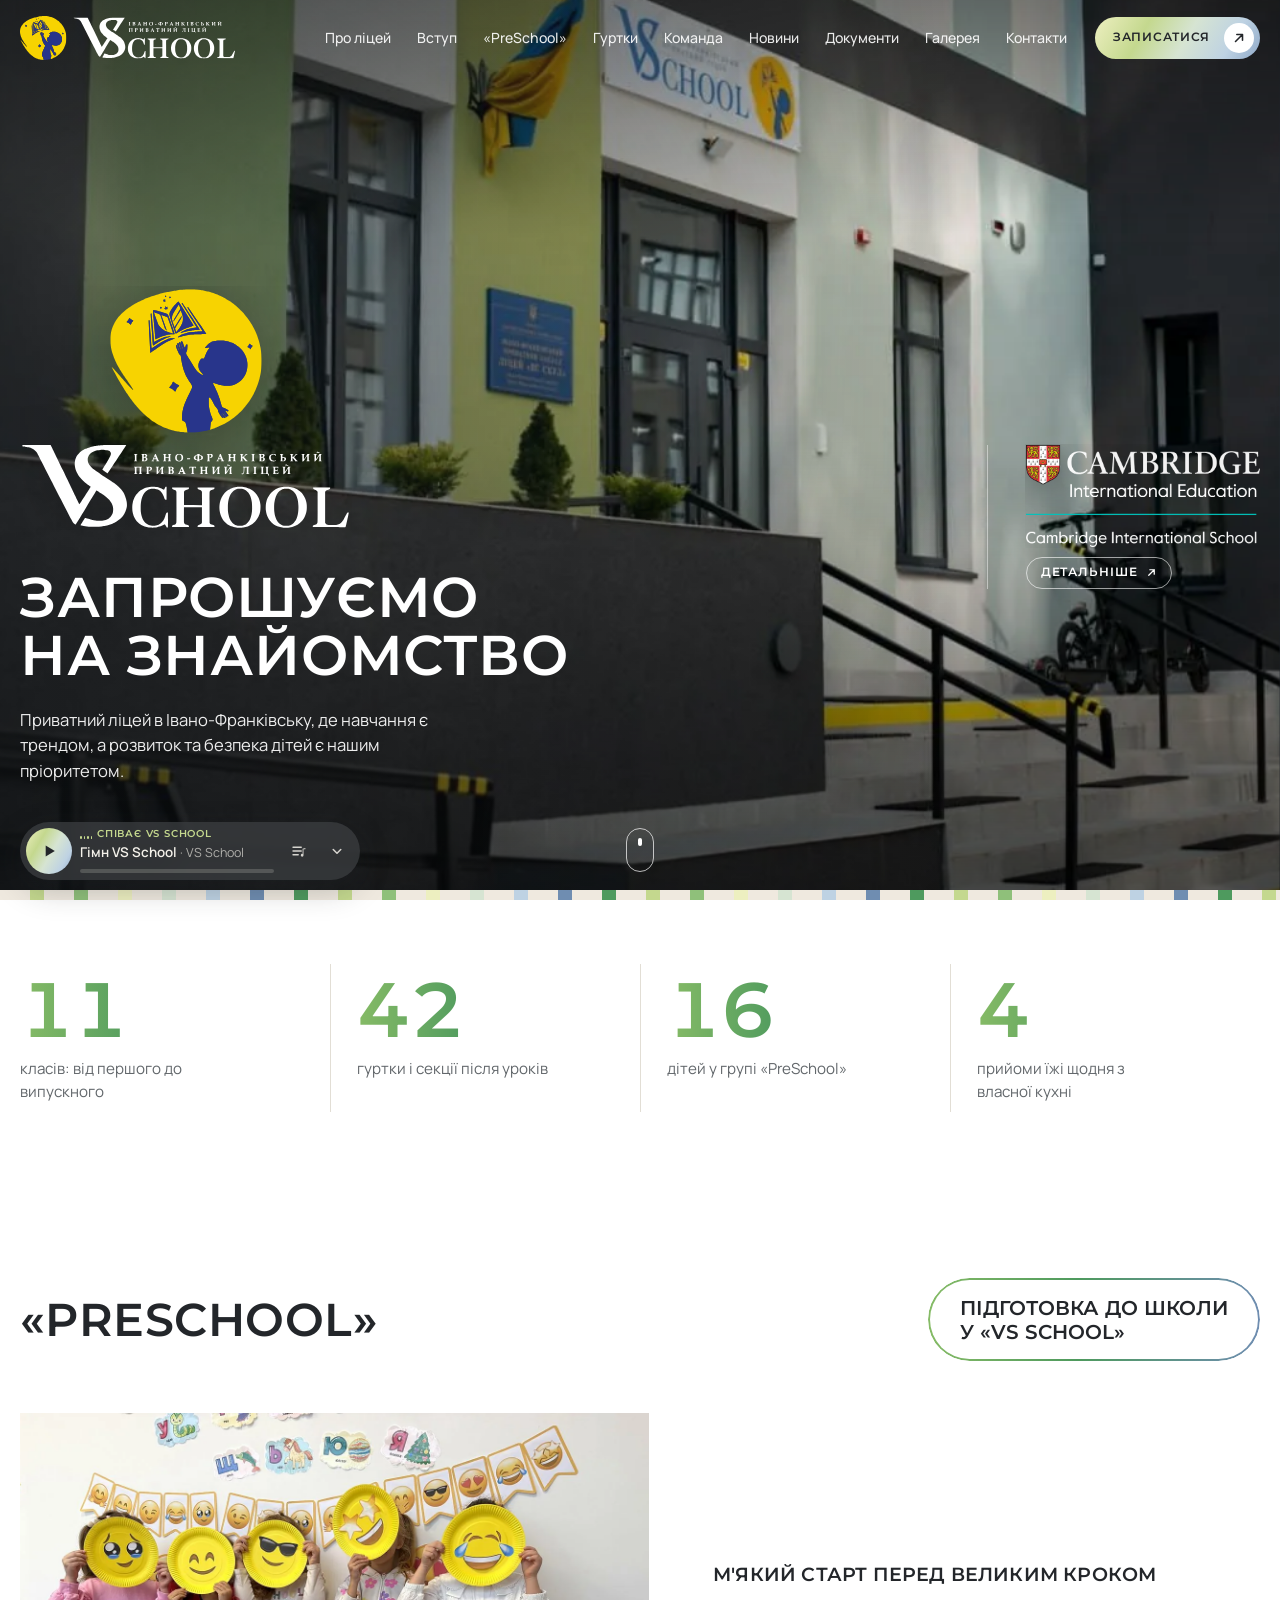
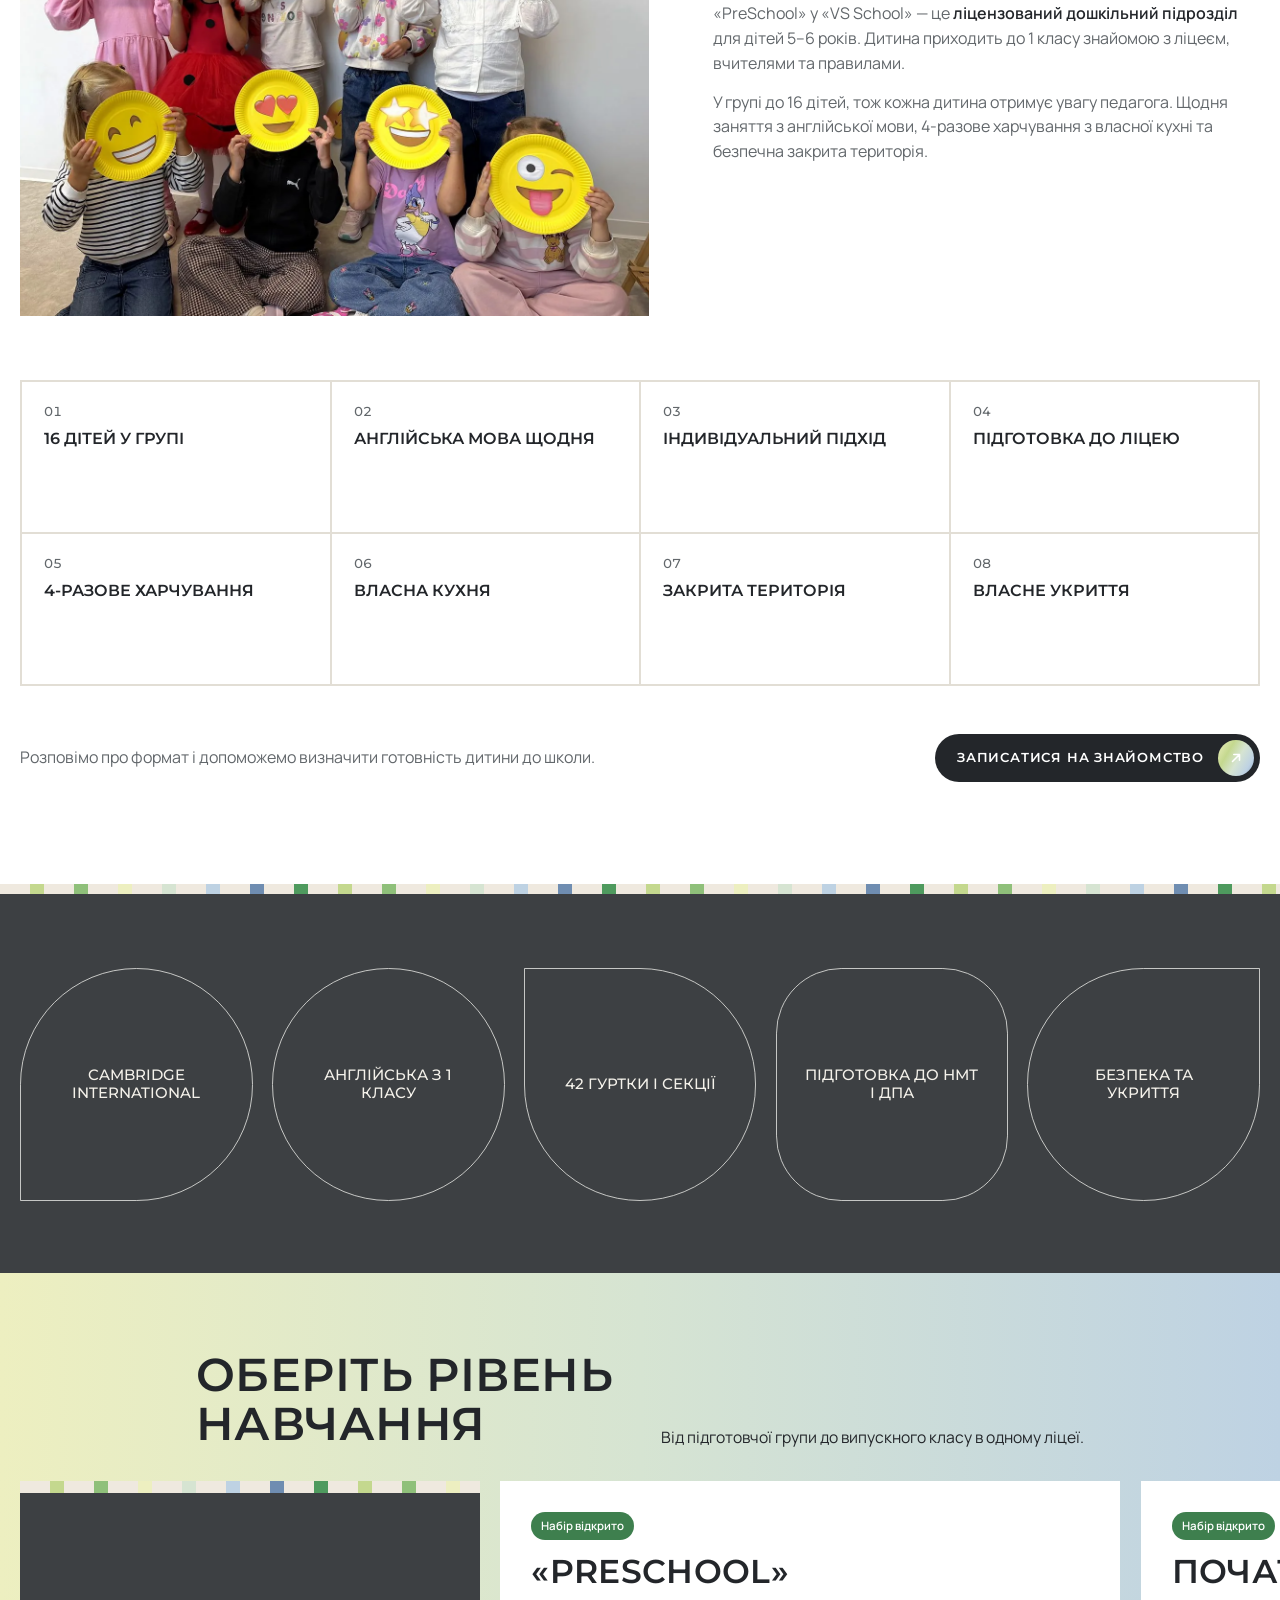
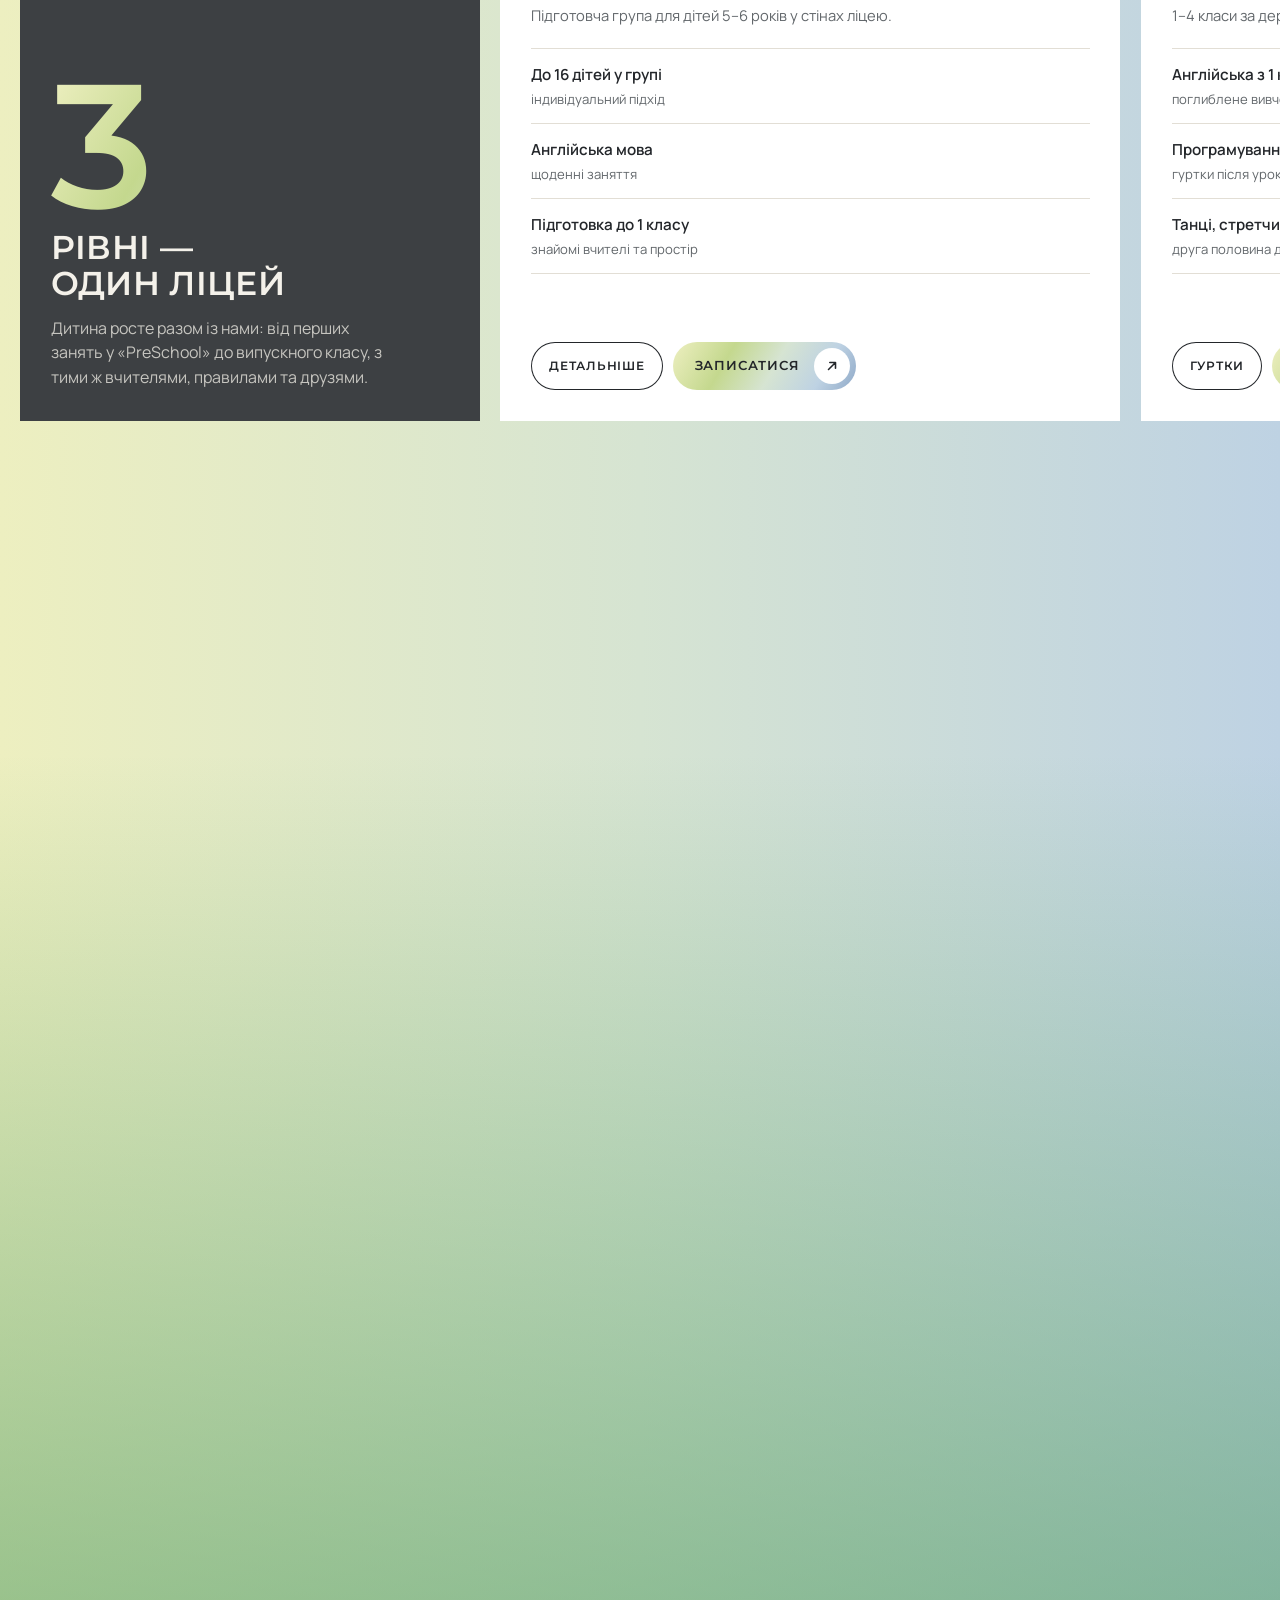
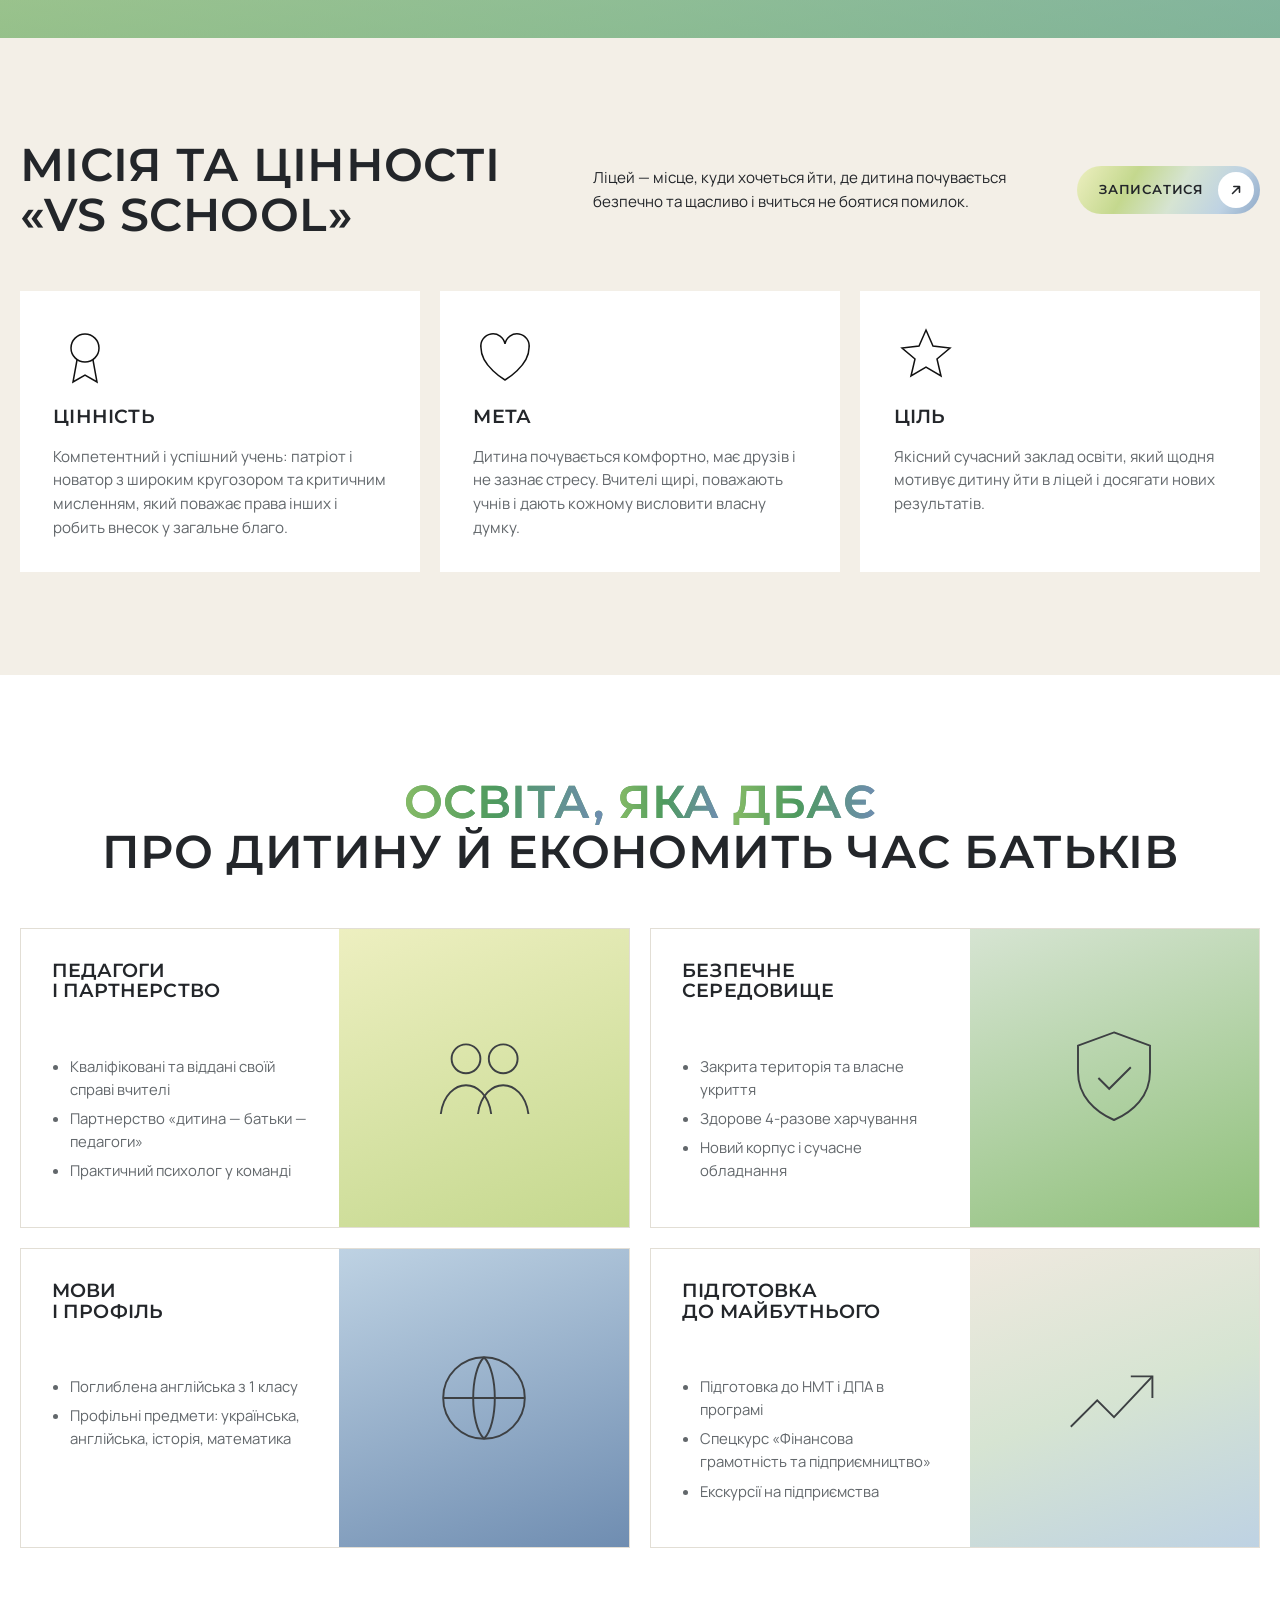
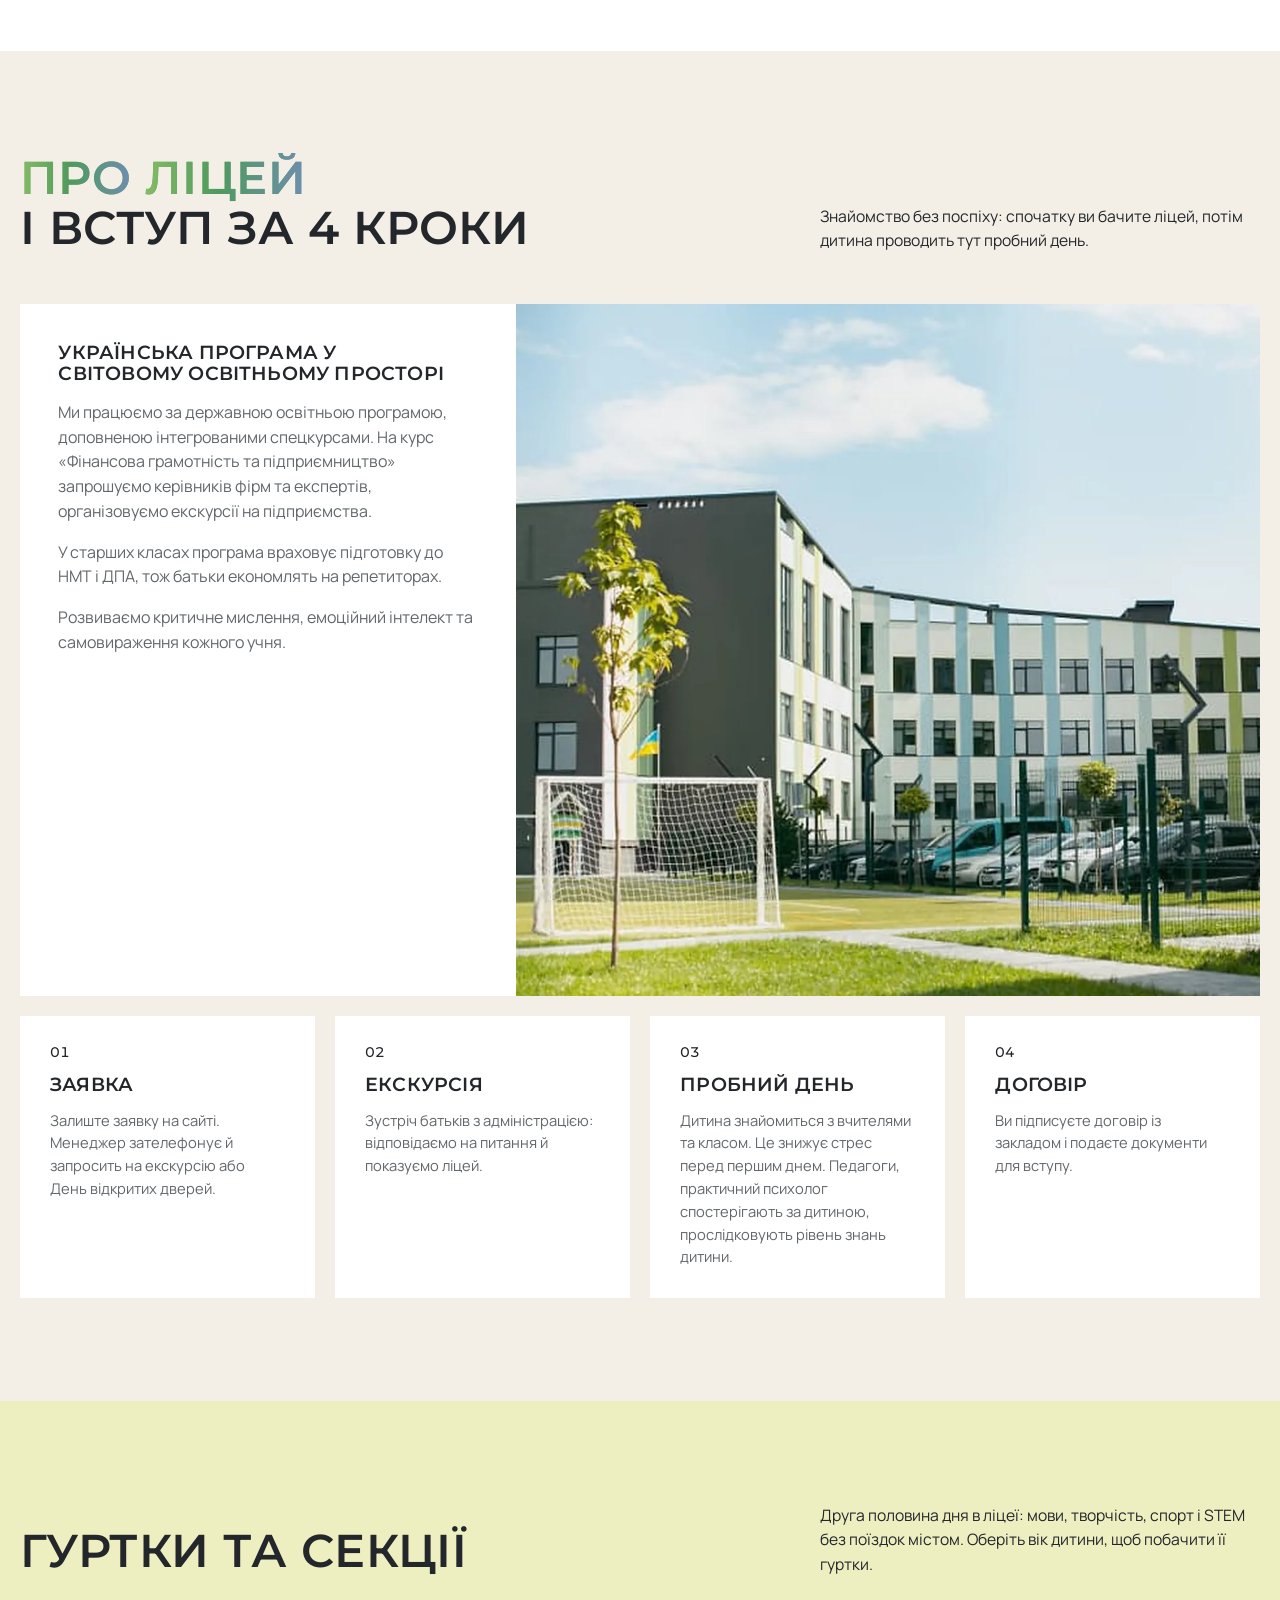
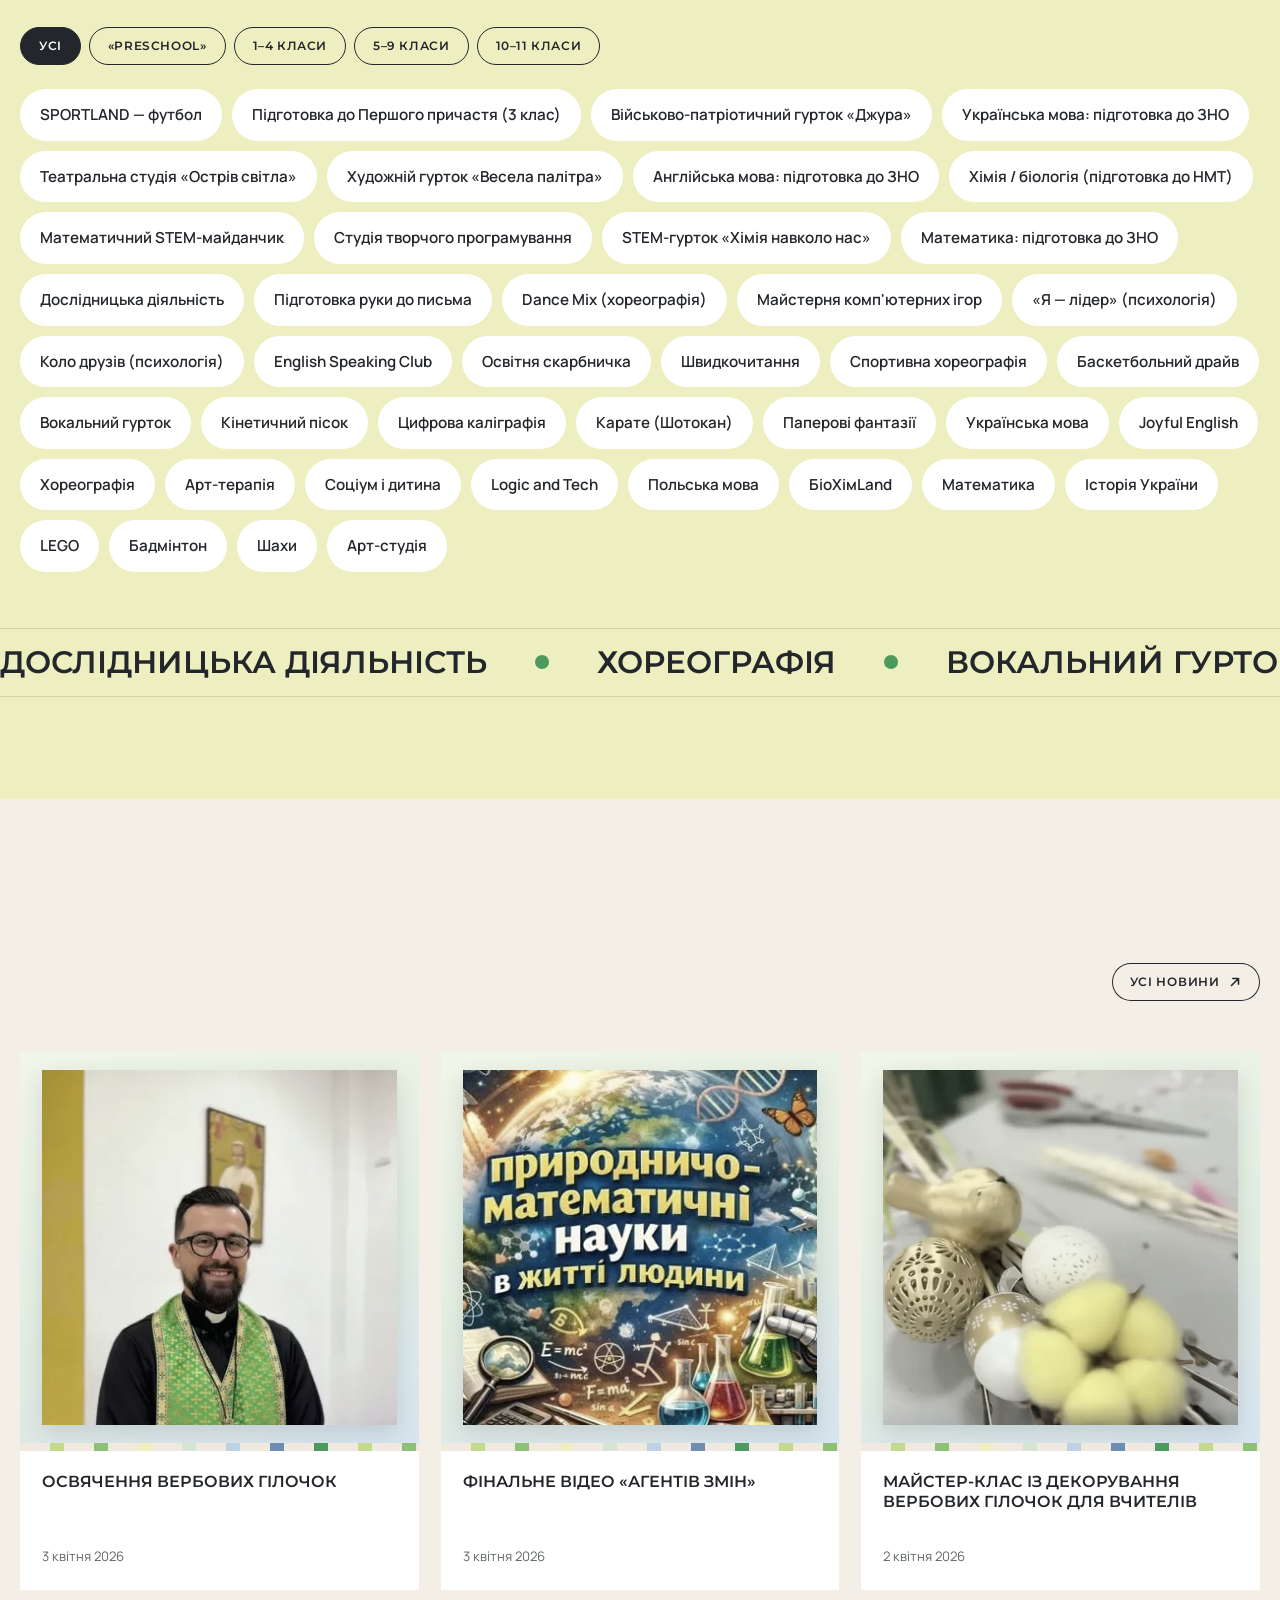
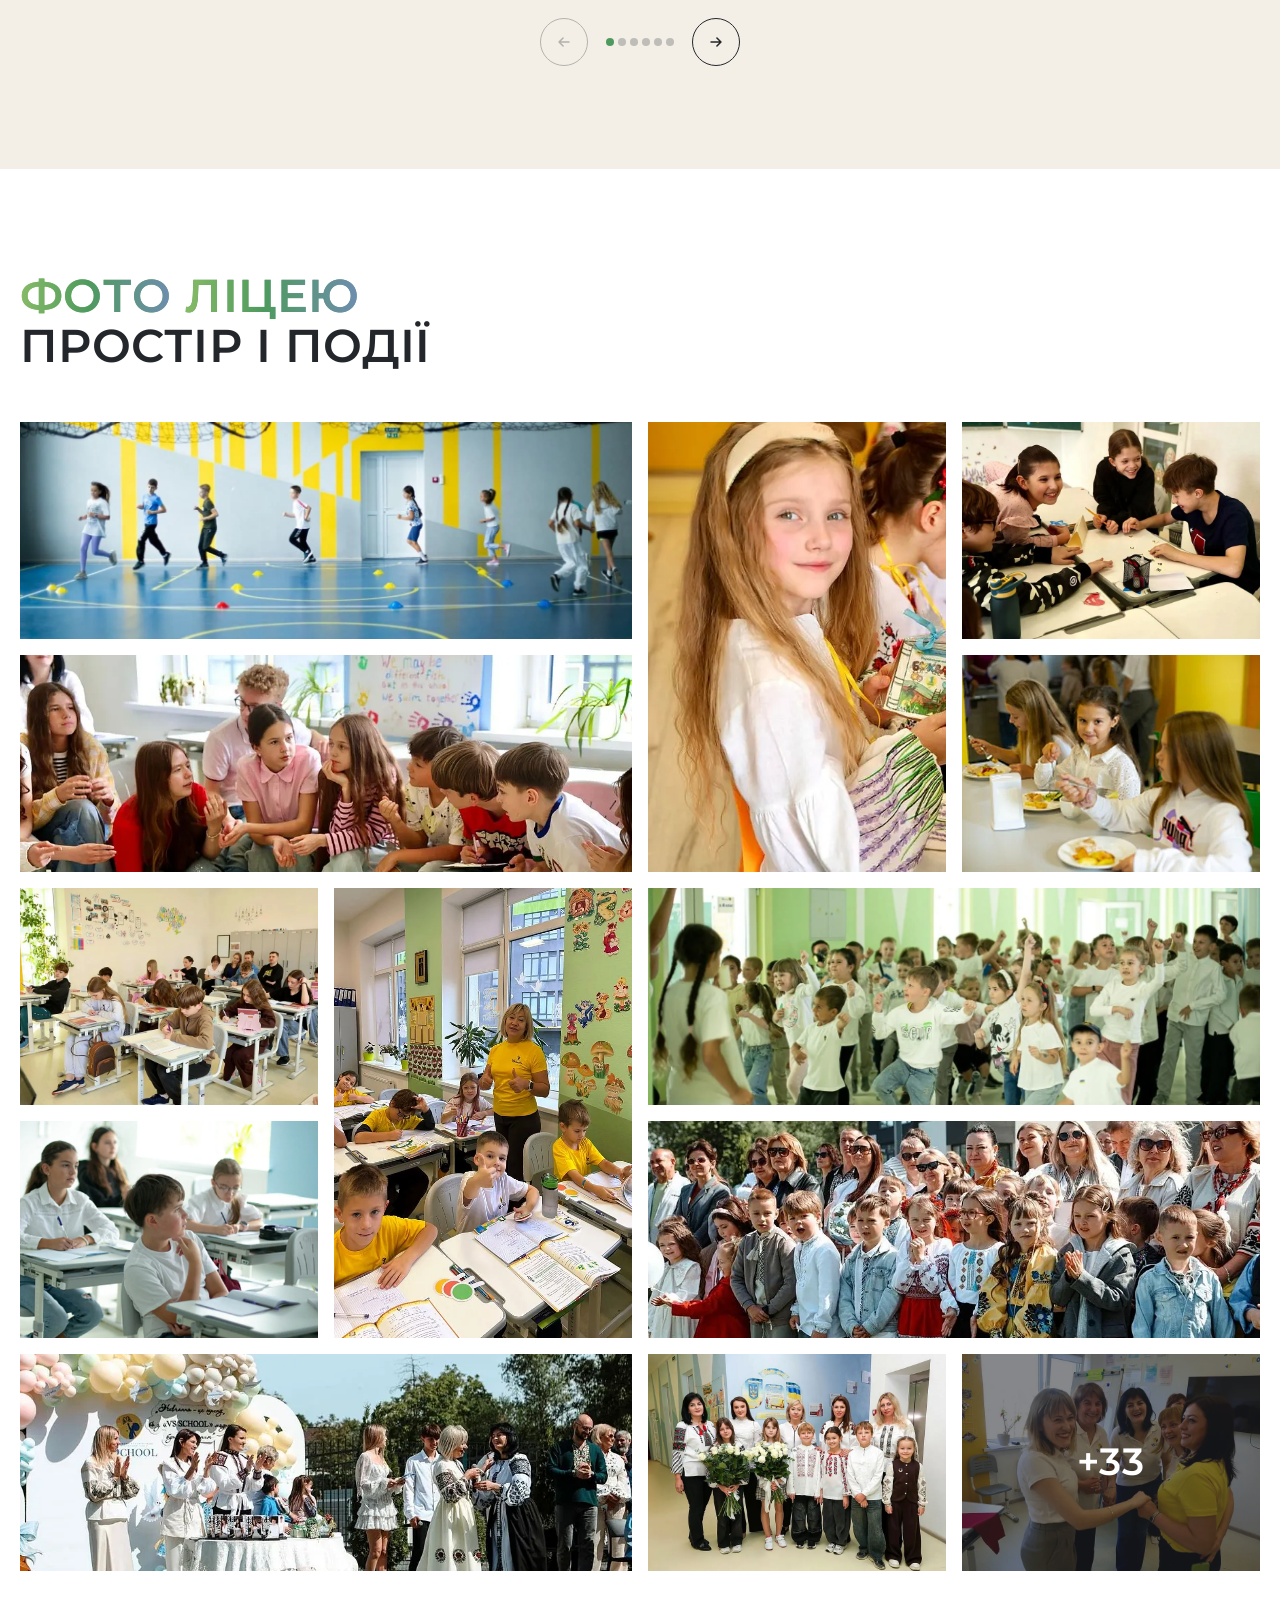
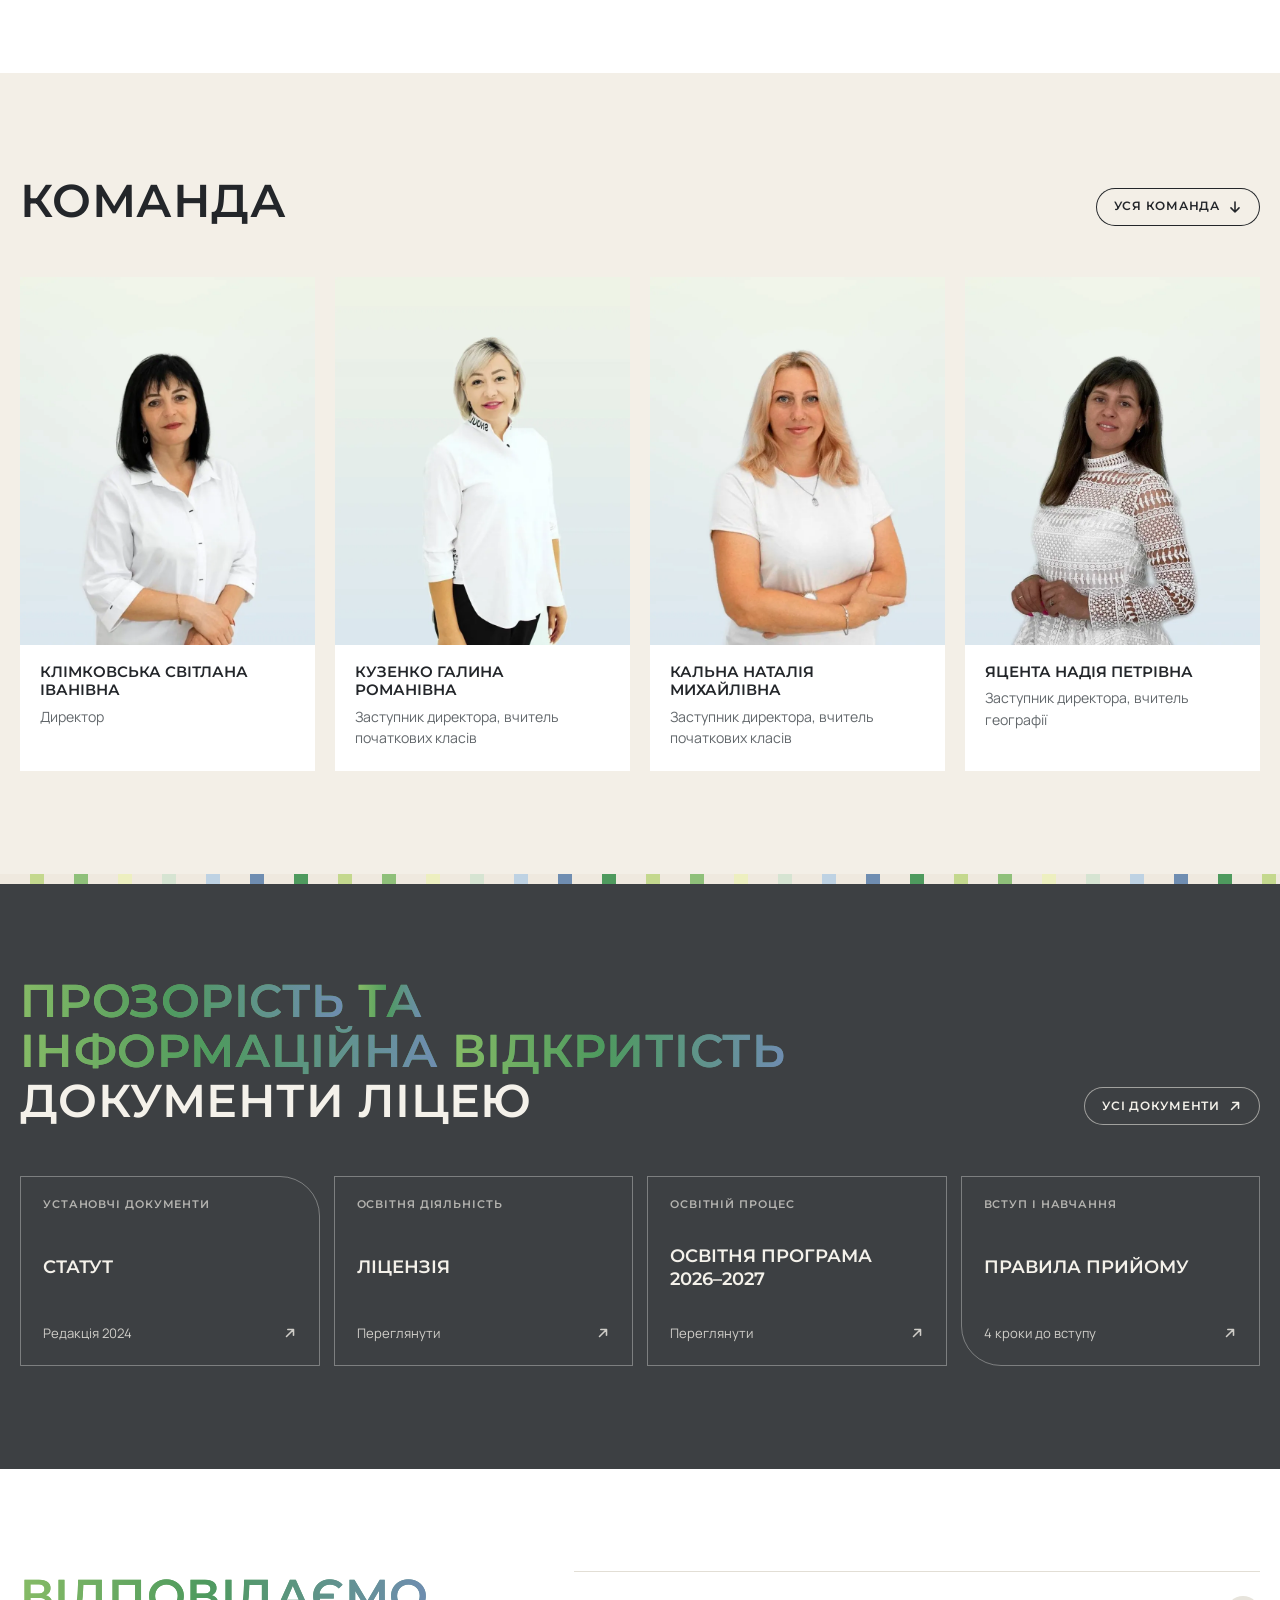
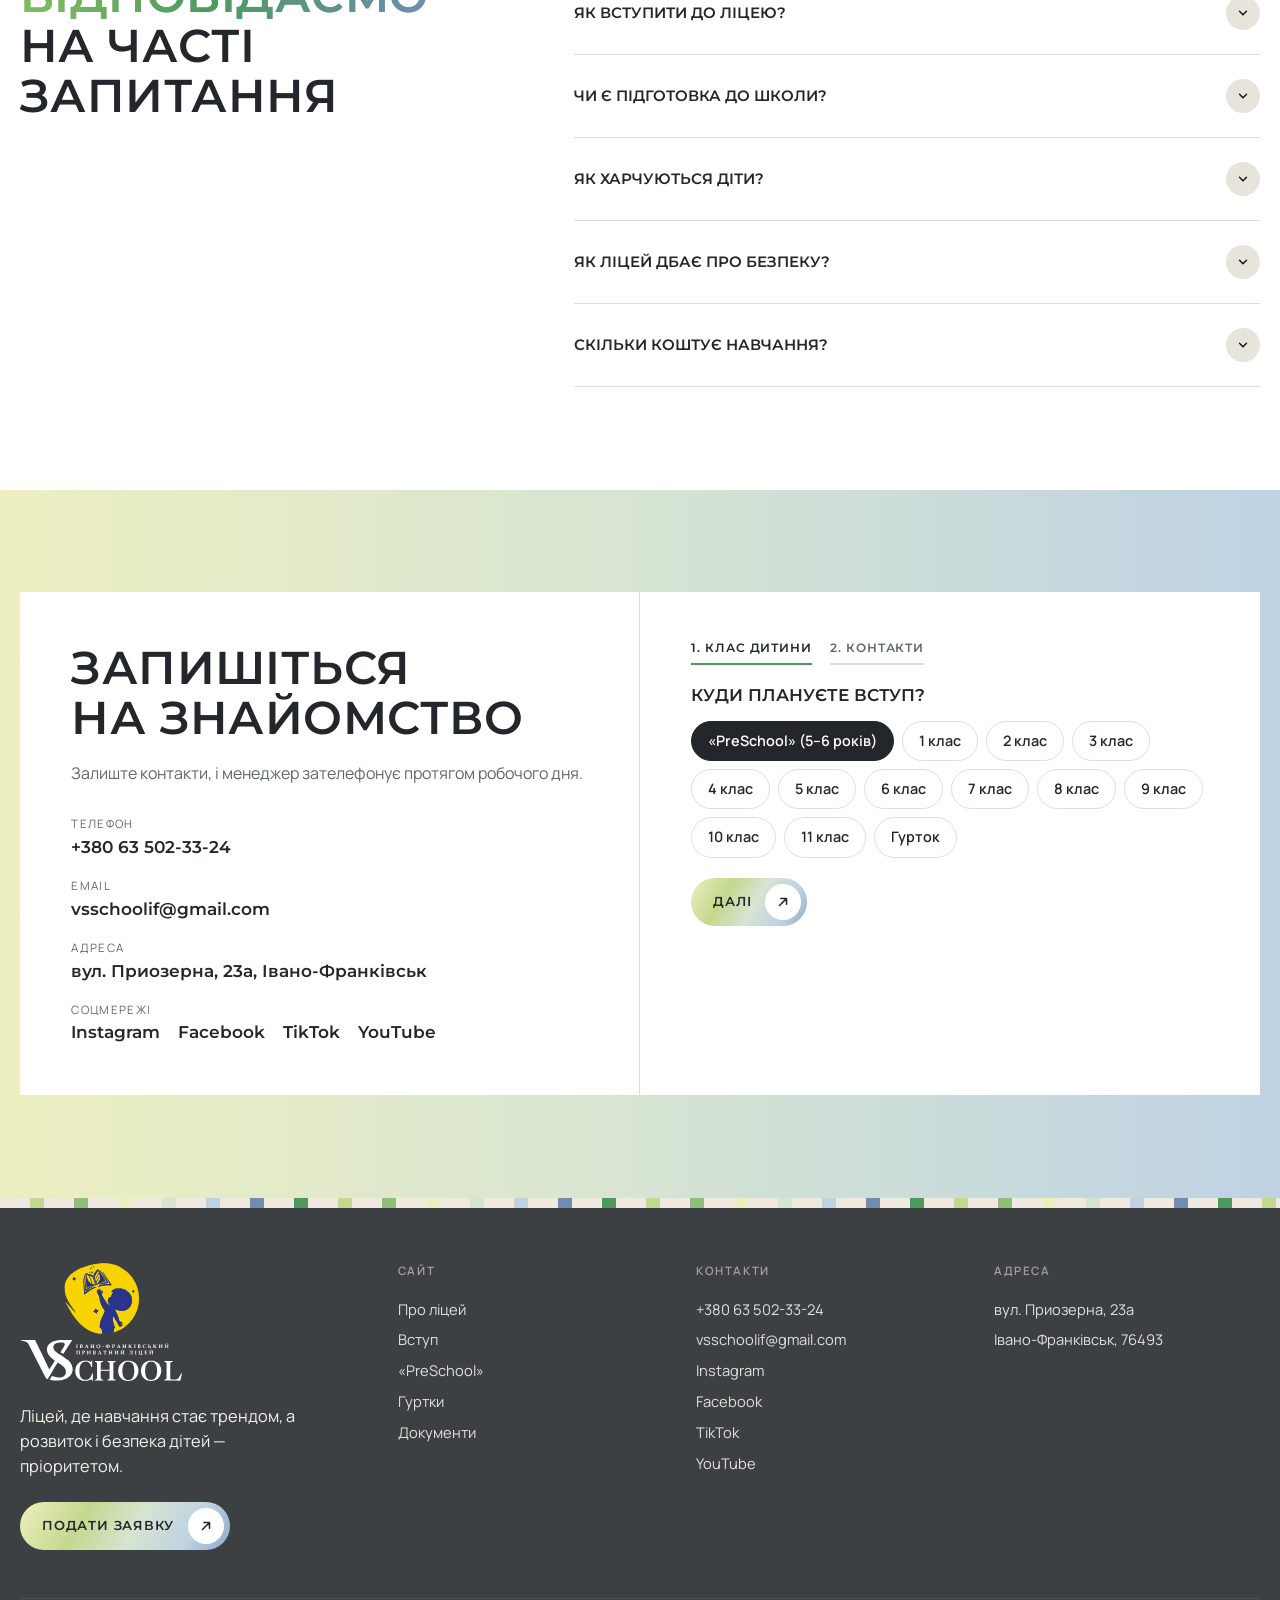
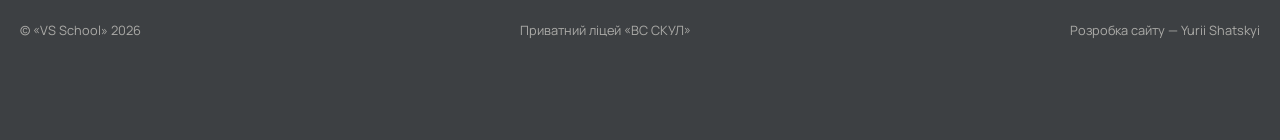
==== commit 1461f36d: "Шрифти і гуртки Заміна шрифтів + eoskmytyyz yfpd uehnrsd" ====
--- a/index.html
+++ b/index.html
@@ -18,7 +18,7 @@
 <link rel="icon" type="image/png" sizes="32x32" href="images/logo/favicon-32.png">
 <link rel="apple-touch-icon" href="images/logo/apple-touch-icon.png">
 <link rel="preload" href="images/gallery/entrance.webp" as="image" fetchpriority="high">
-<link rel="stylesheet" href="vs/site.css?v=202611110805">
+<link rel="stylesheet" href="vs/site.css?v=202611111017">
 <link rel="stylesheet" href="vs/docs.css?v=202611050900">
 <link rel="stylesheet" href="vs/cambridge.css?v=202611091853">
 <link rel="stylesheet" href="vs/player.css?v=202611050900">
--- a/vs/site.css
+++ b/vs/site.css
@@ -1,6 +1,6 @@
 /* ===================== vs/fonts/fonts.css ===================== */
-@font-face{font-family:"Montserrat";src:url("montserrat.woff2") format("woff2"),url("montserrat.woff") format("woff");font-weight:200 600;font-style:normal;font-display:swap}
-@font-face{font-family:"Manrope";src:url("manrope.woff2") format("woff2"),url("manrope.woff") format("woff");font-weight:400 600;font-style:normal;font-display:swap}
+@font-face{font-family:"Montserrat";src:url("fonts/montserrat.woff2") format("woff2"),url("fonts/montserrat.woff") format("woff");font-weight:200 600;font-style:normal;font-display:swap}
+@font-face{font-family:"Manrope";src:url("fonts/manrope.woff2") format("woff2"),url("fonts/manrope.woff") format("woff");font-weight:400 600;font-style:normal;font-display:swap}
 
 /* ===================== vs/lib/aos.css ===================== */
 [data-aos][data-aos][data-aos-duration="50"],body[data-aos-duration="50"] [data-aos]{transition-duration:50ms}[data-aos][data-aos][data-aos-delay="50"],body[data-aos-delay="50"] [data-aos]{transition-delay:0}[data-aos][data-aos][data-aos-delay="50"].aos-animate,body[data-aos-delay="50"] [data-aos].aos-animate{transition-delay:50ms}[data-aos][data-aos][data-aos-duration="100"],body[data-aos-duration="100"] [data-aos]{transition-duration:.1s}[data-aos][data-aos][data-aos-delay="100"],body[data-aos-delay="100"] [data-aos]{transition-delay:0}[data-aos][data-aos][data-aos-delay="100"].aos-animate,body[data-aos-delay="100"] [data-aos].aos-animate{transition-delay:.1s}[data-aos][data-aos][data-aos-duration="150"],body[data-aos-duration="150"] [data-aos]{transition-duration:.15s}[data-aos][data-aos][data-aos-delay="150"],body[data-aos-delay="150"] [data-aos]{transition-delay:0}[data-aos][data-aos][data-aos-delay="150"].aos-animate,body[data-aos-delay="150"] [data-aos].aos-animate{transition-delay:.15s}[data-aos][data-aos][data-aos-duration="200"],body[data-aos-duration="200"] [data-aos]{transition-duration:.2s}[data-aos][data-aos][data-aos-delay="200"],body[data-aos-delay="200"] [data-aos]{transition-delay:0}[data-aos][data-aos][data-aos-delay="200"].aos-animate,body[data-aos-delay="200"] [data-aos].aos-animate{transition-delay:.2s}[data-aos][data-aos][data-aos-duration="250"],body[data-aos-duration="250"] [data-aos]{transition-duration:.25s}[data-aos][data-aos][data-aos-delay="250"],body[data-aos-delay="250"] [data-aos]{transition-delay:0}[data-aos][data-aos][data-aos-delay="250"].aos-animate,body[data-aos-delay="250"] [data-aos].aos-animate{transition-delay:.25s}[data-aos][data-aos][data-aos-duration="300"],body[data-aos-duration="300"] [data-aos]{transition-duration:.3s}[data-aos][data-aos][data-aos-delay="300"],body[data-aos-delay="300"] [data-aos]{transition-delay:0}[data-aos][data-aos][data-aos-delay="300"].aos-animate,body[data-aos-delay="300"] [data-aos].aos-animate{transition-delay:.3s}[data-aos][data-aos][data-aos-duration="350"],body[data-aos-duration="350"] [data-aos]{transition-duration:.35s}[data-aos][data-aos][data-aos-delay="350"],body[data-aos-delay="350"] [data-aos]{transition-delay:0}[data-aos][data-aos][data-aos-delay="350"].aos-animate,body[data-aos-delay="350"] [data-aos].aos-animate{transition-delay:.35s}[data-aos][data-aos][data-aos-duration="400"],body[data-aos-duration="400"] [data-aos]{transition-duration:.4s}[data-aos][data-aos][data-aos-delay="400"],body[data-aos-delay="400"] [data-aos]{transition-delay:0}[data-aos][data-aos][data-aos-delay="400"].aos-animate,body[data-aos-delay="400"] [data-aos].aos-animate{transition-delay:.4s}[data-aos][data-aos][data-aos-duration="450"],body[data-aos-duration="450"] [data-aos]{transition-duration:.45s}[data-aos][data-aos][data-aos-delay="450"],body[data-aos-delay="450"] [data-aos]{transition-delay:0}[data-aos][data-aos][data-aos-delay="450"].aos-animate,body[data-aos-delay="450"] [data-aos].aos-animate{transition-delay:.45s}[data-aos][data-aos][data-aos-duration="500"],body[data-aos-duration="500"] [data-aos]{transition-duration:.5s}[data-aos][data-aos][data-aos-delay="500"],body[data-aos-delay="500"] [data-aos]{transition-delay:0}[data-aos][data-aos][data-aos-delay="500"].aos-animate,body[data-aos-delay="500"] [data-aos].aos-animate{transition-delay:.5s}[data-aos][data-aos][data-aos-duration="550"],body[data-aos-duration="550"] [data-aos]{transition-duration:.55s}[data-aos][data-aos][data-aos-delay="550"],body[data-aos-delay="550"] [data-aos]{transition-delay:0}[data-aos][data-aos][data-aos-delay="550"].aos-animate,body[data-aos-delay="550"] [data-aos].aos-animate{transition-delay:.55s}[data-aos][data-aos][data-aos-duration="600"],body[data-aos-duration="600"] [data-aos]{transition-duration:.6s}[data-aos][data-aos][data-aos-delay="600"],body[data-aos-delay="600"] [data-aos]{transition-delay:0}[data-aos][data-aos][data-aos-delay="600"].aos-animate,body[data-aos-delay="600"] [data-aos].aos-animate{transition-delay:.6s}[data-aos][data-aos][data-aos-duration="650"],body[data-aos-duration="650"] [data-aos]{transition-duration:.65s}[data-aos][data-aos][data-aos-delay="650"],body[data-aos-delay="650"] [data-aos]{transition-delay:0}[data-aos][data-aos][data-aos-delay="650"].aos-animate,body[data-aos-delay="650"] [data-aos].aos-animate{transition-delay:.65s}[data-aos][data-aos][data-aos-duration="700"],body[data-aos-duration="700"] [data-aos]{transition-duration:.7s}[data-aos][data-aos][data-aos-delay="700"],body[data-aos-delay="700"] [data-aos]{transition-delay:0}[data-aos][data-aos][data-aos-delay="700"].aos-animate,body[data-aos-delay="700"] [data-aos].aos-animate{transition-delay:.7s}[data-aos][data-aos][data-aos-duration="750"],body[data-aos-duration="750"] [data-aos]{transition-duration:.75s}[data-aos][data-aos][data-aos-delay="750"],body[data-aos-delay="750"] [data-aos]{transition-delay:0}[data-aos][data-aos][data-aos-delay="750"].aos-animate,body[data-aos-delay="750"] [data-aos].aos-animate{transition-delay:.75s}[data-aos][data-aos][data-aos-duration="800"],body[data-aos-duration="800"] [data-aos]{transition-duration:.8s}[data-aos][data-aos][data-aos-delay="800"],body[data-aos-delay="800"] [data-aos]{transition-delay:0}[data-aos][data-aos][data-aos-delay="800"].aos-animate,body[data-aos-delay="800"] [data-aos].aos-animate{transition-delay:.8s}[data-aos][data-aos][data-aos-duration="850"],body[data-aos-duration="850"] [data-aos]{transition-duration:.85s}[data-aos][data-aos][data-aos-delay="850"],body[data-aos-delay="850"] [data-aos]{transition-delay:0}[data-aos][data-aos][data-aos-delay="850"].aos-animate,body[data-aos-delay="850"] [data-aos].aos-animate{transition-delay:.85s}[data-aos][data-aos][data-aos-duration="900"],body[data-aos-duration="900"] [data-aos]{transition-duration:.9s}[data-aos][data-aos][data-aos-delay="900"],body[data-aos-delay="900"] [data-aos]{transition-delay:0}[data-aos][data-aos][data-aos-delay="900"].aos-animate,body[data-aos-delay="900"] [data-aos].aos-animate{transition-delay:.9s}[data-aos][data-aos][data-aos-duration="950"],body[data-aos-duration="950"] [data-aos]{transition-duration:.95s}[data-aos][data-aos][data-aos-delay="950"],body[data-aos-delay="950"] [data-aos]{transition-delay:0}[data-aos][data-aos][data-aos-delay="950"].aos-animate,body[data-aos-delay="950"] [data-aos].aos-animate{transition-delay:.95s}[data-aos][data-aos][data-aos-duration="1000"],body[data-aos-duration="1000"] [data-aos]{transition-duration:1s}[data-aos][data-aos][data-aos-delay="1000"],body[data-aos-delay="1000"] [data-aos]{transition-delay:0}[data-aos][data-aos][data-aos-delay="1000"].aos-animate,body[data-aos-delay="1000"] [data-aos].aos-animate{transition-delay:1s}[data-aos][data-aos][data-aos-duration="1050"],body[data-aos-duration="1050"] [data-aos]{transition-duration:1.05s}[data-aos][data-aos][data-aos-delay="1050"],body[data-aos-delay="1050"] [data-aos]{transition-delay:0}[data-aos][data-aos][data-aos-delay="1050"].aos-animate,body[data-aos-delay="1050"] [data-aos].aos-animate{transition-delay:1.05s}[data-aos][data-aos][data-aos-duration="1100"],body[data-aos-duration="1100"] [data-aos]{transition-duration:1.1s}[data-aos][data-aos][data-aos-delay="1100"],body[data-aos-delay="1100"] [data-aos]{transition-delay:0}[data-aos][data-aos][data-aos-delay="1100"].aos-animate,body[data-aos-delay="1100"] [data-aos].aos-animate{transition-delay:1.1s}[data-aos][data-aos][data-aos-duration="1150"],body[data-aos-duration="1150"] [data-aos]{transition-duration:1.15s}[data-aos][data-aos][data-aos-delay="1150"],body[data-aos-delay="1150"] [data-aos]{transition-delay:0}[data-aos][data-aos][data-aos-delay="1150"].aos-animate,body[data-aos-delay="1150"] [data-aos].aos-animate{transition-delay:1.15s}[data-aos][data-aos][data-aos-duration="1200"],body[data-aos-duration="1200"] [data-aos]{transition-duration:1.2s}[data-aos][data-aos][data-aos-delay="1200"],body[data-aos-delay="1200"] [data-aos]{transition-delay:0}[data-aos][data-aos][data-aos-delay="1200"].aos-animate,body[data-aos-delay="1200"] [data-aos].aos-animate{transition-delay:1.2s}[data-aos][data-aos][data-aos-duration="1250"],body[data-aos-duration="1250"] [data-aos]{transition-duration:1.25s}[data-aos][data-aos][data-aos-delay="1250"],body[data-aos-delay="1250"] [data-aos]{transition-delay:0}[data-aos][data-aos][data-aos-delay="1250"].aos-animate,body[data-aos-delay="1250"] [data-aos].aos-animate{transition-delay:1.25s}[data-aos][data-aos][data-aos-duration="1300"],body[data-aos-duration="1300"] [data-aos]{transition-duration:1.3s}[data-aos][data-aos][data-aos-delay="1300"],body[data-aos-delay="1300"] [data-aos]{transition-delay:0}[data-aos][data-aos][data-aos-delay="1300"].aos-animate,body[data-aos-delay="1300"] [data-aos].aos-animate{transition-delay:1.3s}[data-aos][data-aos][data-aos-duration="1350"],body[data-aos-duration="1350"] [data-aos]{transition-duration:1.35s}[data-aos][data-aos][data-aos-delay="1350"],body[data-aos-delay="1350"] [data-aos]{transition-delay:0}[data-aos][data-aos][data-aos-delay="1350"].aos-animate,body[data-aos-delay="1350"] [data-aos].aos-animate{transition-delay:1.35s}[data-aos][data-aos][data-aos-duration="1400"],body[data-aos-duration="1400"] [data-aos]{transition-duration:1.4s}[data-aos][data-aos][data-aos-delay="1400"],body[data-aos-delay="1400"] [data-aos]{transition-delay:0}[data-aos][data-aos][data-aos-delay="1400"].aos-animate,body[data-aos-delay="1400"] [data-aos].aos-animate{transition-delay:1.4s}[data-aos][data-aos][data-aos-duration="1450"],body[data-aos-duration="1450"] [data-aos]{transition-duration:1.45s}[data-aos][data-aos][data-aos-delay="1450"],body[data-aos-delay="1450"] [data-aos]{transition-delay:0}[data-aos][data-aos][data-aos-delay="1450"].aos-animate,body[data-aos-delay="1450"] [data-aos].aos-animate{transition-delay:1.45s}[data-aos][data-aos][data-aos-duration="1500"],body[data-aos-duration="1500"] [data-aos]{transition-duration:1.5s}[data-aos][data-aos][data-aos-delay="1500"],body[data-aos-delay="1500"] [data-aos]{transition-delay:0}[data-aos][data-aos][data-aos-delay="1500"].aos-animate,body[data-aos-delay="1500"] [data-aos].aos-animate{transition-delay:1.5s}[data-aos][data-aos][data-aos-duration="1550"],body[data-aos-duration="1550"] [data-aos]{transition-duration:1.55s}[data-aos][data-aos][data-aos-delay="1550"],body[data-aos-delay="1550"] [data-aos]{transition-delay:0}[data-aos][data-aos][data-aos-delay="1550"].aos-animate,body[data-aos-delay="1550"] [data-aos].aos-animate{transition-delay:1.55s}[data-aos][data-aos][data-aos-duration="1600"],body[data-aos-duration="1600"] [data-aos]{transition-duration:1.6s}[data-aos][data-aos][data-aos-delay="1600"],body[data-aos-delay="1600"] [data-aos]{transition-delay:0}[data-aos][data-aos][data-aos-delay="1600"].aos-animate,body[data-aos-delay="1600"] [data-aos].aos-animate{transition-delay:1.6s}[data-aos][data-aos][data-aos-duration="1650"],body[data-aos-duration="1650"] [data-aos]{transition-duration:1.65s}[data-aos][data-aos][data-aos-delay="1650"],body[data-aos-delay="1650"] [data-aos]{transition-delay:0}[data-aos][data-aos][data-aos-delay="1650"].aos-animate,body[data-aos-delay="1650"] [data-aos].aos-animate{transition-delay:1.65s}[data-aos][data-aos][data-aos-duration="1700"],body[data-aos-duration="1700"] [data-aos]{transition-duration:1.7s}[data-aos][data-aos][data-aos-delay="1700"],body[data-aos-delay="1700"] [data-aos]{transition-delay:0}[data-aos][data-aos][data-aos-delay="1700"].aos-animate,body[data-aos-delay="1700"] [data-aos].aos-animate{transition-delay:1.7s}[data-aos][data-aos][data-aos-duration="1750"],body[data-aos-duration="1750"] [data-aos]{transition-duration:1.75s}[data-aos][data-aos][data-aos-delay="1750"],body[data-aos-delay="1750"] [data-aos]{transition-delay:0}[data-aos][data-aos][data-aos-delay="1750"].aos-animate,body[data-aos-delay="1750"] [data-aos].aos-animate{transition-delay:1.75s}[data-aos][data-aos][data-aos-duration="1800"],body[data-aos-duration="1800"] [data-aos]{transition-duration:1.8s}[data-aos][data-aos][data-aos-delay="1800"],body[data-aos-delay="1800"] [data-aos]{transition-delay:0}[data-aos][data-aos][data-aos-delay="1800"].aos-animate,body[data-aos-delay="1800"] [data-aos].aos-animate{transition-delay:1.8s}[data-aos][data-aos][data-aos-duration="1850"],body[data-aos-duration="1850"] [data-aos]{transition-duration:1.85s}[data-aos][data-aos][data-aos-delay="1850"],body[data-aos-delay="1850"] [data-aos]{transition-delay:0}[data-aos][data-aos][data-aos-delay="1850"].aos-animate,body[data-aos-delay="1850"] [data-aos].aos-animate{transition-delay:1.85s}[data-aos][data-aos][data-aos-duration="1900"],body[data-aos-duration="1900"] [data-aos]{transition-duration:1.9s}[data-aos][data-aos][data-aos-delay="1900"],body[data-aos-delay="1900"] [data-aos]{transition-delay:0}[data-aos][data-aos][data-aos-delay="1900"].aos-animate,body[data-aos-delay="1900"] [data-aos].aos-animate{transition-delay:1.9s}[data-aos][data-aos][data-aos-duration="1950"],body[data-aos-duration="1950"] [data-aos]{transition-duration:1.95s}[data-aos][data-aos][data-aos-delay="1950"],body[data-aos-delay="1950"] [data-aos]{transition-delay:0}[data-aos][data-aos][data-aos-delay="1950"].aos-animate,body[data-aos-delay="1950"] [data-aos].aos-animate{transition-delay:1.95s}[data-aos][data-aos][data-aos-duration="2000"],body[data-aos-duration="2000"] [data-aos]{transition-duration:2s}[data-aos][data-aos][data-aos-delay="2000"],body[data-aos-delay="2000"] [data-aos]{transition-delay:0}[data-aos][data-aos][data-aos-delay="2000"].aos-animate,body[data-aos-delay="2000"] [data-aos].aos-animate{transition-delay:2s}[data-aos][data-aos][data-aos-duration="2050"],body[data-aos-duration="2050"] [data-aos]{transition-duration:2.05s}[data-aos][data-aos][data-aos-delay="2050"],body[data-aos-delay="2050"] [data-aos]{transition-delay:0}[data-aos][data-aos][data-aos-delay="2050"].aos-animate,body[data-aos-delay="2050"] [data-aos].aos-animate{transition-delay:2.05s}[data-aos][data-aos][data-aos-duration="2100"],body[data-aos-duration="2100"] [data-aos]{transition-duration:2.1s}[data-aos][data-aos][data-aos-delay="2100"],body[data-aos-delay="2100"] [data-aos]{transition-delay:0}[data-aos][data-aos][data-aos-delay="2100"].aos-animate,body[data-aos-delay="2100"] [data-aos].aos-animate{transition-delay:2.1s}[data-aos][data-aos][data-aos-duration="2150"],body[data-aos-duration="2150"] [data-aos]{transition-duration:2.15s}[data-aos][data-aos][data-aos-delay="2150"],body[data-aos-delay="2150"] [data-aos]{transition-delay:0}[data-aos][data-aos][data-aos-delay="2150"].aos-animate,body[data-aos-delay="2150"] [data-aos].aos-animate{transition-delay:2.15s}[data-aos][data-aos][data-aos-duration="2200"],body[data-aos-duration="2200"] [data-aos]{transition-duration:2.2s}[data-aos][data-aos][data-aos-delay="2200"],body[data-aos-delay="2200"] [data-aos]{transition-delay:0}[data-aos][data-aos][data-aos-delay="2200"].aos-animate,body[data-aos-delay="2200"] [data-aos].aos-animate{transition-delay:2.2s}[data-aos][data-aos][data-aos-duration="2250"],body[data-aos-duration="2250"] [data-aos]{transition-duration:2.25s}[data-aos][data-aos][data-aos-delay="2250"],body[data-aos-delay="2250"] [data-aos]{transition-delay:0}[data-aos][data-aos][data-aos-delay="2250"].aos-animate,body[data-aos-delay="2250"] [data-aos].aos-animate{transition-delay:2.25s}[data-aos][data-aos][data-aos-duration="2300"],body[data-aos-duration="2300"] [data-aos]{transition-duration:2.3s}[data-aos][data-aos][data-aos-delay="2300"],body[data-aos-delay="2300"] [data-aos]{transition-delay:0}[data-aos][data-aos][data-aos-delay="2300"].aos-animate,body[data-aos-delay="2300"] [data-aos].aos-animate{transition-delay:2.3s}[data-aos][data-aos][data-aos-duration="2350"],body[data-aos-duration="2350"] [data-aos]{transition-duration:2.35s}[data-aos][data-aos][data-aos-delay="2350"],body[data-aos-delay="2350"] [data-aos]{transition-delay:0}[data-aos][data-aos][data-aos-delay="2350"].aos-animate,body[data-aos-delay="2350"] [data-aos].aos-animate{transition-delay:2.35s}[data-aos][data-aos][data-aos-duration="2400"],body[data-aos-duration="2400"] [data-aos]{transition-duration:2.4s}[data-aos][data-aos][data-aos-delay="2400"],body[data-aos-delay="2400"] [data-aos]{transition-delay:0}[data-aos][data-aos][data-aos-delay="2400"].aos-animate,body[data-aos-delay="2400"] [data-aos].aos-animate{transition-delay:2.4s}[data-aos][data-aos][data-aos-duration="2450"],body[data-aos-duration="2450"] [data-aos]{transition-duration:2.45s}[data-aos][data-aos][data-aos-delay="2450"],body[data-aos-delay="2450"] [data-aos]{transition-delay:0}[data-aos][data-aos][data-aos-delay="2450"].aos-animate,body[data-aos-delay="2450"] [data-aos].aos-animate{transition-delay:2.45s}[data-aos][data-aos][data-aos-duration="2500"],body[data-aos-duration="2500"] [data-aos]{transition-duration:2.5s}[data-aos][data-aos][data-aos-delay="2500"],body[data-aos-delay="2500"] [data-aos]{transition-delay:0}[data-aos][data-aos][data-aos-delay="2500"].aos-animate,body[data-aos-delay="2500"] [data-aos].aos-animate{transition-delay:2.5s}[data-aos][data-aos][data-aos-duration="2550"],body[data-aos-duration="2550"] [data-aos]{transition-duration:2.55s}[data-aos][data-aos][data-aos-delay="2550"],body[data-aos-delay="2550"] [data-aos]{transition-delay:0}[data-aos][data-aos][data-aos-delay="2550"].aos-animate,body[data-aos-delay="2550"] [data-aos].aos-animate{transition-delay:2.55s}[data-aos][data-aos][data-aos-duration="2600"],body[data-aos-duration="2600"] [data-aos]{transition-duration:2.6s}[data-aos][data-aos][data-aos-delay="2600"],body[data-aos-delay="2600"] [data-aos]{transition-delay:0}[data-aos][data-aos][data-aos-delay="2600"].aos-animate,body[data-aos-delay="2600"] [data-aos].aos-animate{transition-delay:2.6s}[data-aos][data-aos][data-aos-duration="2650"],body[data-aos-duration="2650"] [data-aos]{transition-duration:2.65s}[data-aos][data-aos][data-aos-delay="2650"],body[data-aos-delay="2650"] [data-aos]{transition-delay:0}[data-aos][data-aos][data-aos-delay="2650"].aos-animate,body[data-aos-delay="2650"] [data-aos].aos-animate{transition-delay:2.65s}[data-aos][data-aos][data-aos-duration="2700"],body[data-aos-duration="2700"] [data-aos]{transition-duration:2.7s}[data-aos][data-aos][data-aos-delay="2700"],body[data-aos-delay="2700"] [data-aos]{transition-delay:0}[data-aos][data-aos][data-aos-delay="2700"].aos-animate,body[data-aos-delay="2700"] [data-aos].aos-animate{transition-delay:2.7s}[data-aos][data-aos][data-aos-duration="2750"],body[data-aos-duration="2750"] [data-aos]{transition-duration:2.75s}[data-aos][data-aos][data-aos-delay="2750"],body[data-aos-delay="2750"] [data-aos]{transition-delay:0}[data-aos][data-aos][data-aos-delay="2750"].aos-animate,body[data-aos-delay="2750"] [data-aos].aos-animate{transition-delay:2.75s}[data-aos][data-aos][data-aos-duration="2800"],body[data-aos-duration="2800"] [data-aos]{transition-duration:2.8s}[data-aos][data-aos][data-aos-delay="2800"],body[data-aos-delay="2800"] [data-aos]{transition-delay:0}[data-aos][data-aos][data-aos-delay="2800"].aos-animate,body[data-aos-delay="2800"] [data-aos].aos-animate{transition-delay:2.8s}[data-aos][data-aos][data-aos-duration="2850"],body[data-aos-duration="2850"] [data-aos]{transition-duration:2.85s}[data-aos][data-aos][data-aos-delay="2850"],body[data-aos-delay="2850"] [data-aos]{transition-delay:0}[data-aos][data-aos][data-aos-delay="2850"].aos-animate,body[data-aos-delay="2850"] [data-aos].aos-animate{transition-delay:2.85s}[data-aos][data-aos][data-aos-duration="2900"],body[data-aos-duration="2900"] [data-aos]{transition-duration:2.9s}[data-aos][data-aos][data-aos-delay="2900"],body[data-aos-delay="2900"] [data-aos]{transition-delay:0}[data-aos][data-aos][data-aos-delay="2900"].aos-animate,body[data-aos-delay="2900"] [data-aos].aos-animate{transition-delay:2.9s}[data-aos][data-aos][data-aos-duration="2950"],body[data-aos-duration="2950"] [data-aos]{transition-duration:2.95s}[data-aos][data-aos][data-aos-delay="2950"],body[data-aos-delay="2950"] [data-aos]{transition-delay:0}[data-aos][data-aos][data-aos-delay="2950"].aos-animate,body[data-aos-delay="2950"] [data-aos].aos-animate{transition-delay:2.95s}[data-aos][data-aos][data-aos-duration="3000"],body[data-aos-duration="3000"] [data-aos]{transition-duration:3s}[data-aos][data-aos][data-aos-delay="3000"],body[data-aos-delay="3000"] [data-aos]{transition-delay:0}[data-aos][data-aos][data-aos-delay="3000"].aos-animate,body[data-aos-delay="3000"] [data-aos].aos-animate{transition-delay:3s}[data-aos][data-aos][data-aos-easing=linear],body[data-aos-easing=linear] [data-aos]{transition-timing-function:cubic-bezier(.25,.25,.75,.75)}[data-aos][data-aos][data-aos-easing=ease],body[data-aos-easing=ease] [data-aos]{transition-timing-function:ease}[data-aos][data-aos][data-aos-easing=ease-in],body[data-aos-easing=ease-in] [data-aos]{transition-timing-function:ease-in}[data-aos][data-aos][data-aos-easing=ease-out],body[data-aos-easing=ease-out] [data-aos]{transition-timing-function:ease-out}[data-aos][data-aos][data-aos-easing=ease-in-out],body[data-aos-easing=ease-in-out] [data-aos]{transition-timing-function:ease-in-out}[data-aos][data-aos][data-aos-easing=ease-in-back],body[data-aos-easing=ease-in-back] [data-aos]{transition-timing-function:cubic-bezier(.6,-.28,.735,.045)}[data-aos][data-aos][data-aos-easing=ease-out-back],body[data-aos-easing=ease-out-back] [data-aos]{transition-timing-function:cubic-bezier(.175,.885,.32,1.275)}[data-aos][data-aos][data-aos-easing=ease-in-out-back],body[data-aos-easing=ease-in-out-back] [data-aos]{transition-timing-function:cubic-bezier(.68,-.55,.265,1.55)}[data-aos][data-aos][data-aos-easing=ease-in-sine],body[data-aos-easing=ease-in-sine] [data-aos]{transition-timing-function:cubic-bezier(.47,0,.745,.715)}[data-aos][data-aos][data-aos-easing=ease-out-sine],body[data-aos-easing=ease-out-sine] [data-aos]{transition-timing-function:cubic-bezier(.39,.575,.565,1)}[data-aos][data-aos][data-aos-easing=ease-in-out-sine],body[data-aos-easing=ease-in-out-sine] [data-aos]{transition-timing-function:cubic-bezier(.445,.05,.55,.95)}[data-aos][data-aos][data-aos-easing=ease-in-quad],body[data-aos-easing=ease-in-quad] [data-aos]{transition-timing-function:cubic-bezier(.55,.085,.68,.53)}[data-aos][data-aos][data-aos-easing=ease-out-quad],body[data-aos-easing=ease-out-quad] [data-aos]{transition-timing-function:cubic-bezier(.25,.46,.45,.94)}[data-aos][data-aos][data-aos-easing=ease-in-out-quad],body[data-aos-easing=ease-in-out-quad] [data-aos]{transition-timing-function:cubic-bezier(.455,.03,.515,.955)}[data-aos][data-aos][data-aos-easing=ease-in-cubic],body[data-aos-easing=ease-in-cubic] [data-aos]{transition-timing-function:cubic-bezier(.55,.085,.68,.53)}[data-aos][data-aos][data-aos-easing=ease-out-cubic],body[data-aos-easing=ease-out-cubic] [data-aos]{transition-timing-function:cubic-bezier(.25,.46,.45,.94)}[data-aos][data-aos][data-aos-easing=ease-in-out-cubic],body[data-aos-easing=ease-in-out-cubic] [data-aos]{transition-timing-function:cubic-bezier(.455,.03,.515,.955)}[data-aos][data-aos][data-aos-easing=ease-in-quart],body[data-aos-easing=ease-in-quart] [data-aos]{transition-timing-function:cubic-bezier(.55,.085,.68,.53)}[data-aos][data-aos][data-aos-easing=ease-out-quart],body[data-aos-easing=ease-out-quart] [data-aos]{transition-timing-function:cubic-bezier(.25,.46,.45,.94)}[data-aos][data-aos][data-aos-easing=ease-in-out-quart],body[data-aos-easing=ease-in-out-quart] [data-aos]{transition-timing-function:cubic-bezier(.455,.03,.515,.955)}[data-aos^=fade][data-aos^=fade]{opacity:0;transition-property:opacity,transform}[data-aos^=fade][data-aos^=fade].aos-animate{opacity:1;transform:translateZ(0)}[data-aos=fade-up]{transform:translate3d(0,100px,0)}[data-aos=fade-down]{transform:translate3d(0,-100px,0)}[data-aos=fade-right]{transform:translate3d(-100px,0,0)}[data-aos=fade-left]{transform:translate3d(100px,0,0)}[data-aos=fade-up-right]{transform:translate3d(-100px,100px,0)}[data-aos=fade-up-left]{transform:translate3d(100px,100px,0)}[data-aos=fade-down-right]{transform:translate3d(-100px,-100px,0)}[data-aos=fade-down-left]{transform:translate3d(100px,-100px,0)}[data-aos^=zoom][data-aos^=zoom]{opacity:0;transition-property:opacity,transform}[data-aos^=zoom][data-aos^=zoom].aos-animate{opacity:1;transform:translateZ(0) scale(1)}[data-aos=zoom-in]{transform:scale(.6)}[data-aos=zoom-in-up]{transform:translate3d(0,100px,0) scale(.6)}[data-aos=zoom-in-down]{transform:translate3d(0,-100px,0) scale(.6)}[data-aos=zoom-in-right]{transform:translate3d(-100px,0,0) scale(.6)}[data-aos=zoom-in-left]{transform:translate3d(100px,0,0) scale(.6)}[data-aos=zoom-out]{transform:scale(1.2)}[data-aos=zoom-out-up]{transform:translate3d(0,100px,0) scale(1.2)}[data-aos=zoom-out-down]{transform:translate3d(0,-100px,0) scale(1.2)}[data-aos=zoom-out-right]{transform:translate3d(-100px,0,0) scale(1.2)}[data-aos=zoom-out-left]{transform:translate3d(100px,0,0) scale(1.2)}[data-aos^=slide][data-aos^=slide]{transition-property:transform}[data-aos^=slide][data-aos^=slide].aos-animate{transform:translateZ(0)}[data-aos=slide-up]{transform:translate3d(0,100%,0)}[data-aos=slide-down]{transform:translate3d(0,-100%,0)}[data-aos=slide-right]{transform:translate3d(-100%,0,0)}[data-aos=slide-left]{transform:translate3d(100%,0,0)}[data-aos^=flip][data-aos^=flip]{backface-visibility:hidden;transition-property:transform}[data-aos=flip-left]{transform:perspective(2500px) rotateY(-100deg)}[data-aos=flip-left].aos-animate{transform:perspective(2500px) rotateY(0)}[data-aos=flip-right]{transform:perspective(2500px) rotateY(100deg)}[data-aos=flip-right].aos-animate{transform:perspective(2500px) rotateY(0)}[data-aos=flip-up]{transform:perspective(2500px) rotateX(-100deg)}[data-aos=flip-up].aos-animate{transform:perspective(2500px) rotateX(0)}[data-aos=flip-down]{transform:perspective(2500px) rotateX(100deg)}[data-aos=flip-down].aos-animate{transform:perspective(2500px) rotateX(0)}
